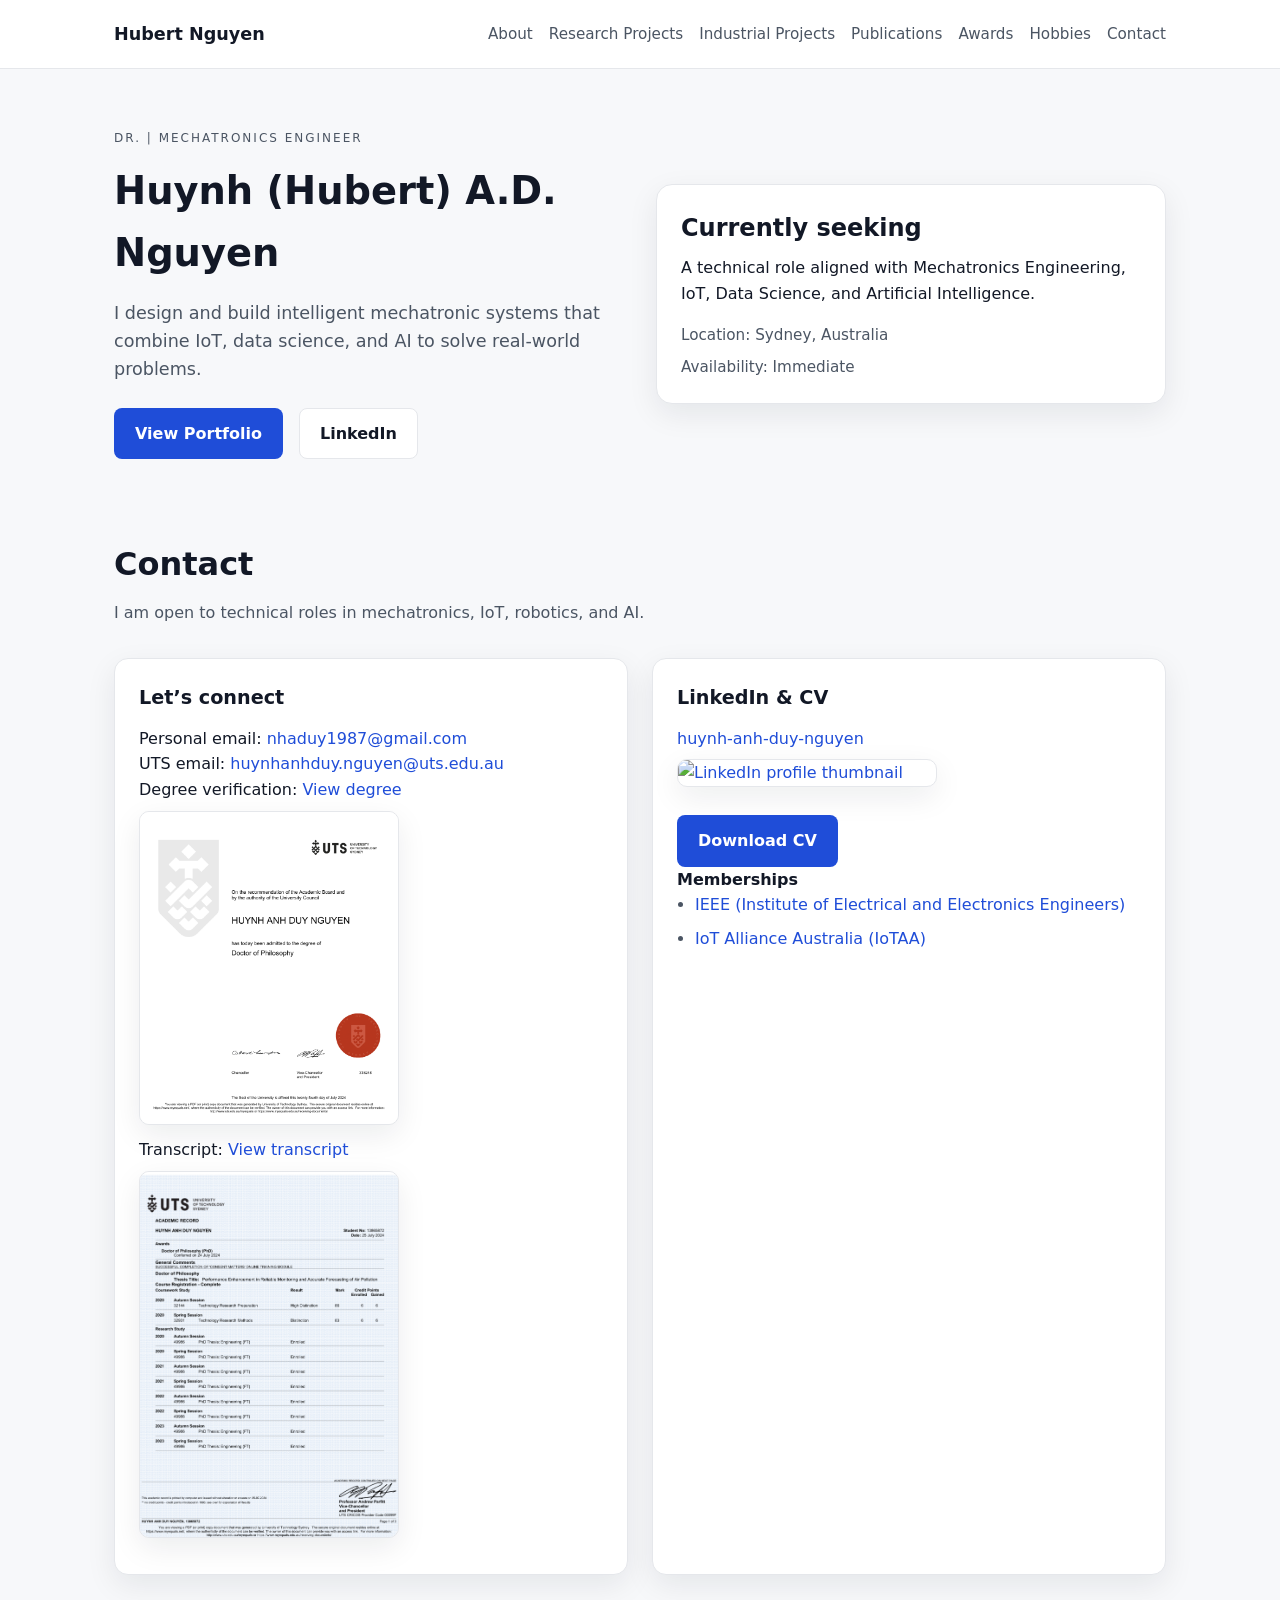
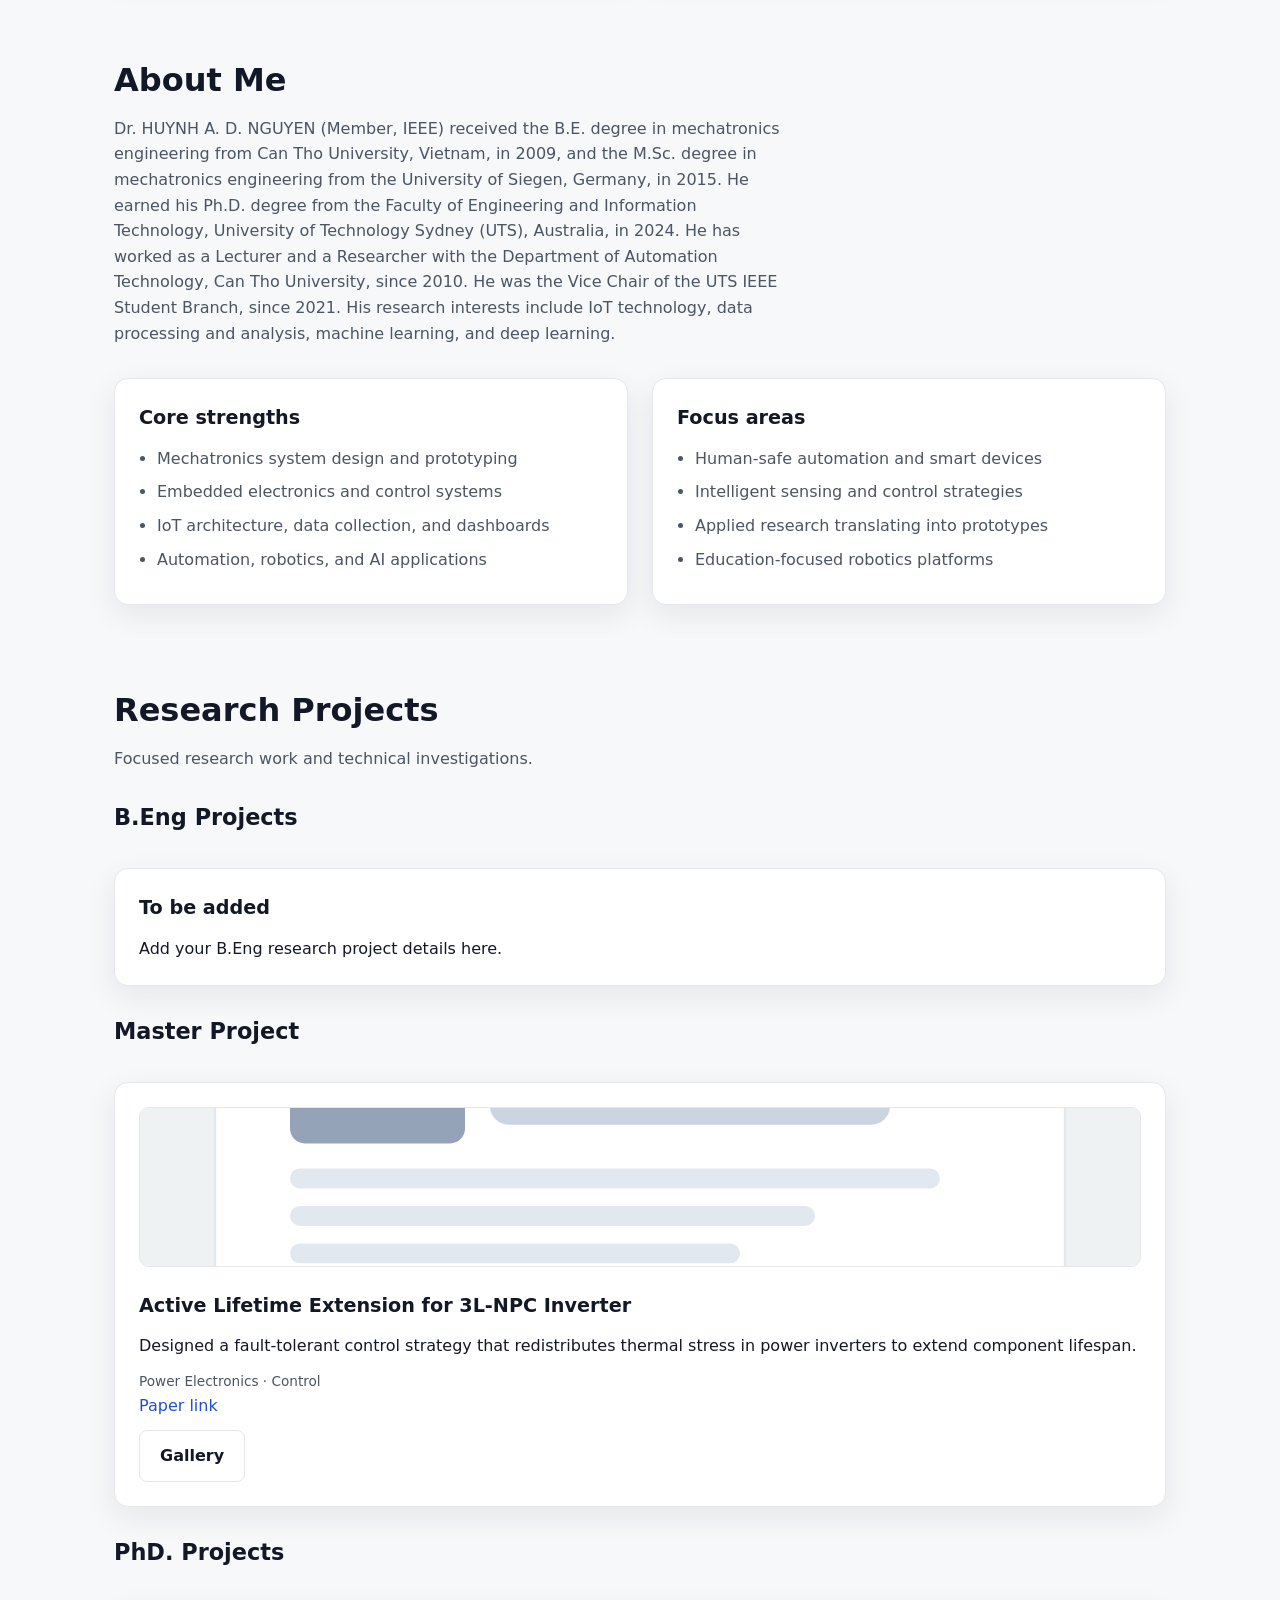
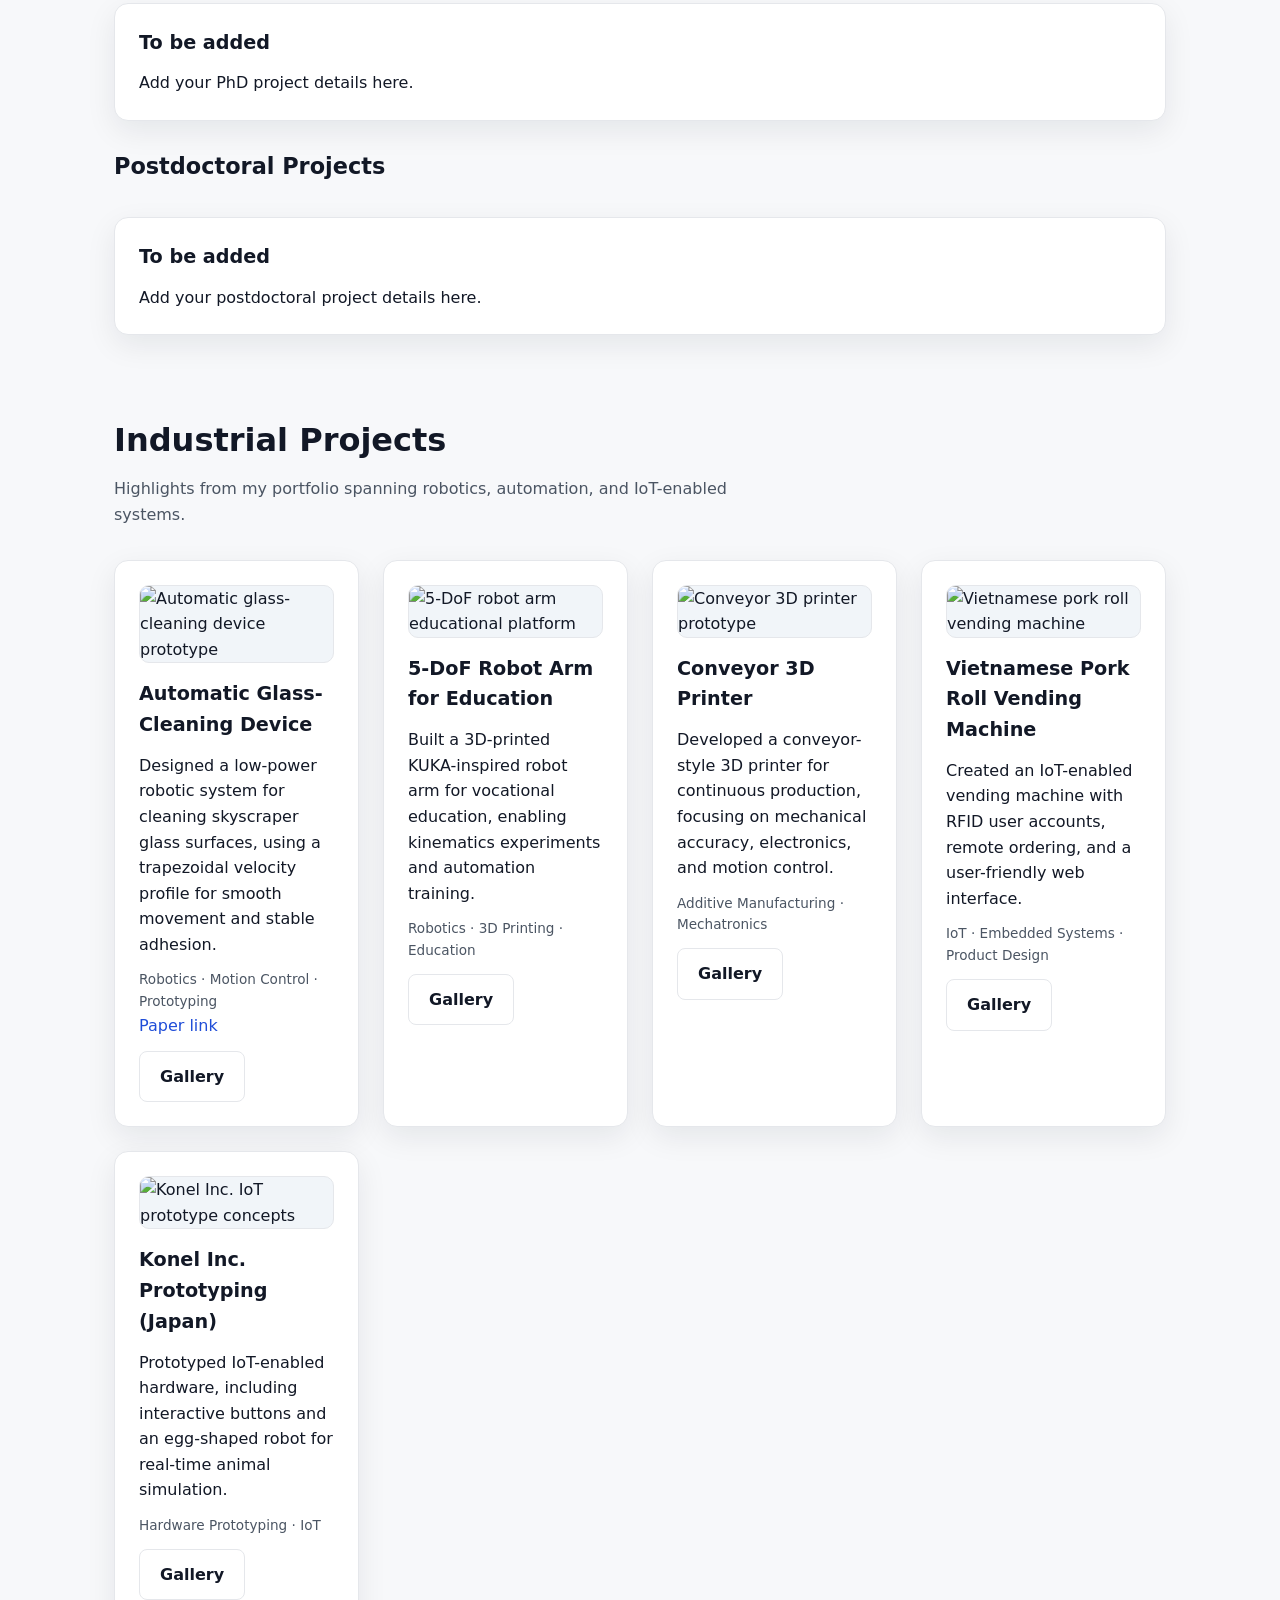
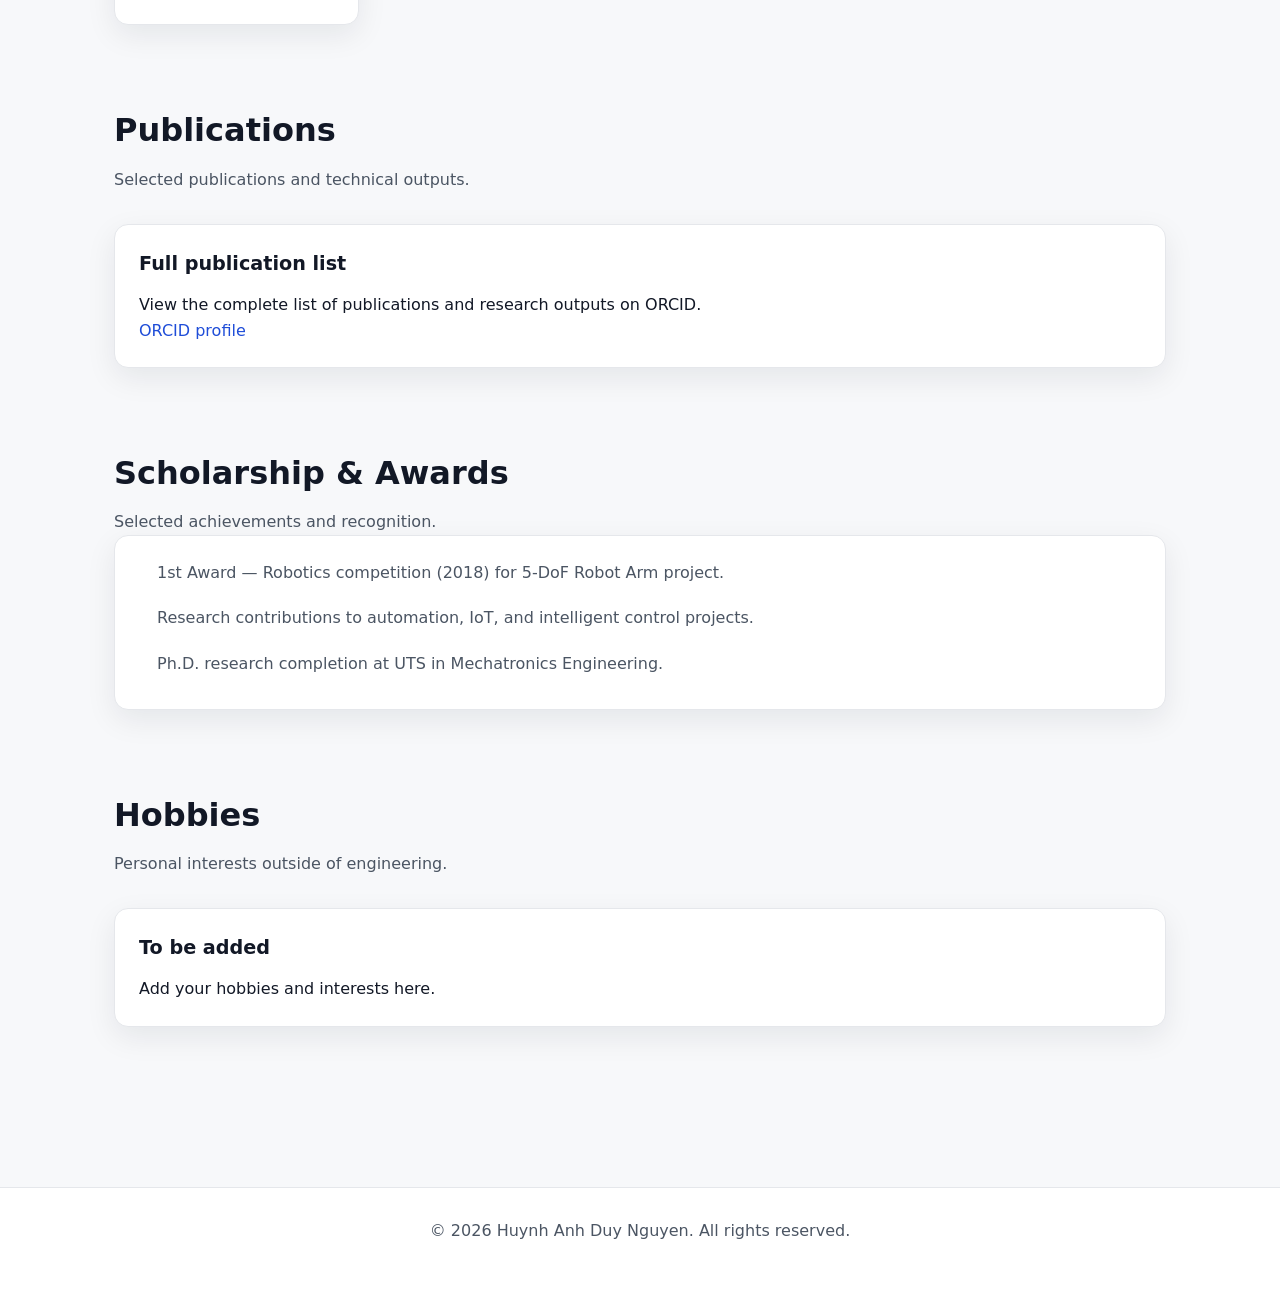
==== index.html @ cd92b0b0 "Update portfolio sections and galleries." ====
<!DOCTYPE html>
<html lang="en">
  <head>
    <meta charset="UTF-8" />
    <meta name="viewport" content="width=device-width, initial-scale=1.0" />
    <title>Huynh Anh Duy Nguyen | Mechatronics Portfolio</title>
    <meta
      name="description"
      content="Portfolio of Huynh Anh Duy Nguyen (Hubert), Ph.D. candidate in Mechatronics engineering, IoT, Data Science, and AI."
    />
    <link rel="stylesheet" href="styles.css" />
  </head>
  <body>
    <header class="site-header">
      <nav class="nav">
        <div class="brand">Hubert Nguyen</div>
        <div class="nav-links">
          <a href="#about">About</a>
          <a href="#research-projects">Research Projects</a>
          <a href="#projects">Industrial Projects</a>
          <a href="#publications">Publications</a>
          <a href="#awards">Awards</a>
          <a href="#hobbies">Hobbies</a>
          <a href="#contact">Contact</a>
        </div>
      </nav>
    </header>

    <main>
      <section class="hero">
        <div class="hero-content">
          <p class="eyebrow">Dr. | Mechatronics Engineer</p>
          <h1>Huynh (Hubert) A.D. Nguyen</h1>
          <p class="lead">
            I design and build intelligent mechatronic systems that combine IoT,
            data science, and AI to solve real-world problems.
          </p>
          <div class="cta">
            <a class="btn primary" href="#projects">View Portfolio</a>
            <a
              class="btn ghost"
              href="https://www.linkedin.com/in/huynh-anh-duy-nguyen/"
              target="_blank"
              rel="noreferrer"
              >LinkedIn</a
            >
          </div>
        </div>
        <div class="hero-card">
          <h2>Currently seeking</h2>
          <p>
            A technical role aligned with Mechatronics Engineering, IoT, Data
            Science, and Artificial Intelligence.
          </p>
          <div class="meta">
            <span>Location: Sydney, Australia</span>
            <span>Availability: Immediate</span>
          </div>
        </div>
      </section>

      <section id="contact" class="section contact">
        <div class="section-header">
          <h2>Contact</h2>
          <p>
            I am open to technical roles in mechatronics, IoT, robotics, and AI.
          </p>
        </div>
        <div class="grid two">
          <div class="card stacked">
            <h3>Let’s connect</h3>
            <p>
              Personal email:
              <a href="mailto:nhaduy1987@gmail.com">nhaduy1987@gmail.com</a>
            </p>
            <p>
              UTS email:
              <a href="mailto:huynhanhduy.nguyen@uts.edu.au"
                >huynhanhduy.nguyen@uts.edu.au</a
              >
            </p>
            <p>
              Degree verification:
              <a
                href="https://www.myequals.net/sharelink/47f5192d-c208-47cd-b918-d063cb0cd93b/10cf573e-aa4d-4d7d-a2df-19e355aeccc7"
                target="_blank"
                rel="noreferrer"
                >View degree</a
              >
            </p>
            <a
              class="thumb-link"
              href="https://www.myequals.net/sharelink/47f5192d-c208-47cd-b918-d063cb0cd93b/10cf573e-aa4d-4d7d-a2df-19e355aeccc7"
              target="_blank"
              rel="noreferrer"
            >
              <img
                class="thumb"
                src="assets/phd-degree-thumb.png"
                alt="PhD degree verification thumbnail"
                loading="lazy"
              />
            </a>
            <p>
              Transcript:
              <a
                href="https://www.myequals.net/sharelink/3ee51d2b-c804-46a3-a115-05c62a0abe02/3019683a-7740-4ffc-9703-6d9fb0a3a9f3"
                target="_blank"
                rel="noreferrer"
                >View transcript</a
              >
            </p>
            <a
              class="thumb-link"
              href="https://www.myequals.net/sharelink/3ee51d2b-c804-46a3-a115-05c62a0abe02/3019683a-7740-4ffc-9703-6d9fb0a3a9f3"
              target="_blank"
              rel="noreferrer"
            >
              <img
                class="thumb"
                src="assets/phd-transcript-thumb.png"
                alt="PhD transcript verification thumbnail"
                loading="lazy"
              />
            </a>
          </div>
          <div class="card">
            <h3>LinkedIn & CV</h3>
            <p>
              <a
                href="https://www.linkedin.com/in/huynh-anh-duy-nguyen/"
                target="_blank"
                rel="noreferrer"
                >huynh-anh-duy-nguyen</a
              >
            </p>
            <a
              class="thumb-link"
              href="https://www.linkedin.com/in/huynh-anh-duy-nguyen/"
              target="_blank"
              rel="noreferrer"
            >
              <img
                class="thumb"
                src="Showcase_data/thumbnail/linkedin.png"
                alt="LinkedIn profile thumbnail"
                loading="lazy"
              />
            </a>
            <a class="btn primary" href="assets/huynh-anh-duy-nguyen-cv.pdf"
              >Download CV</a
            >
            <div class="membership">
              <h4>Memberships</h4>
              <ul>
                <li>
                  <a href="https://www.ieee.org/" target="_blank" rel="noreferrer"
                    >IEEE (Institute of Electrical and Electronics Engineers)</a
                  >
                </li>
                <li>
                  <a href="https://iot.org.au/" target="_blank" rel="noreferrer"
                    >IoT Alliance Australia (IoTAA)</a
                  >
                </li>
              </ul>
            </div>
          </div>
        </div>
      </section>

      <section id="about" class="section">
        <div class="section-header">
          <h2>About Me</h2>
          <p>
            Dr. HUYNH A. D. NGUYEN (Member, IEEE) received the B.E. degree in
            mechatronics engineering from Can Tho University, Vietnam, in 2009,
            and the M.Sc. degree in mechatronics engineering from the University
            of Siegen, Germany, in 2015. He earned his Ph.D. degree from the
            Faculty of Engineering and Information Technology, University of
            Technology Sydney (UTS), Australia, in 2024. He has worked as a
            Lecturer and a Researcher with the Department of Automation
            Technology, Can Tho University, since 2010. He was the Vice Chair of
            the UTS IEEE Student Branch, since 2021. His research interests
            include IoT technology, data processing and analysis, machine
            learning, and deep learning.
          </p>
        </div>
        <div class="grid two">
          <div class="card">
            <h3>Core strengths</h3>
            <ul>
              <li>Mechatronics system design and prototyping</li>
              <li>Embedded electronics and control systems</li>
              <li>IoT architecture, data collection, and dashboards</li>
              <li>Automation, robotics, and AI applications</li>
            </ul>
          </div>
          <div class="card">
            <h3>Focus areas</h3>
            <ul>
              <li>Human-safe automation and smart devices</li>
              <li>Intelligent sensing and control strategies</li>
              <li>Applied research translating into prototypes</li>
              <li>Education-focused robotics platforms</li>
            </ul>
          </div>
        </div>
      </section>

      <section id="research-projects" class="section">
        <div class="section-header">
          <h2>Research Projects</h2>
          <p>Focused research work and technical investigations.</p>
        </div>
        <h3 class="subsection-title">B.Eng Projects</h3>
        <div class="grid two">
          <article class="card project">
            <h3>To be added</h3>
            <p>Add your B.Eng research project details here.</p>
          </article>
        </div>

        <h3 class="subsection-title">Master Project</h3>
        <div class="grid two">
          <article class="card project">
            <img
              src="assets/project-inverter.svg"
              alt="3L-NPC inverter thermal control research"
              loading="lazy"
            />
            <h3>Active Lifetime Extension for 3L-NPC Inverter</h3>
            <p>
              Designed a fault-tolerant control strategy that redistributes
              thermal stress in power inverters to extend component lifespan.
            </p>
            <p class="tags">Power Electronics · Control</p>
            <a
              href="https://www.researchgate.net/publication/281741496_Active_Lifetime_Extension_for_a_3L-NPC_Inverter_with_Direct_Torque_Control"
              target="_blank"
              rel="noreferrer"
              >Paper link</a
            >
            <details class="gallery">
              <summary class="btn ghost">Gallery</summary>
              <div class="gallery-grid">
                <a href="assets/project-inverter.svg" target="_blank" rel="noreferrer">
                  <img
                    src="assets/project-inverter.svg"
                    alt="Inverter research diagram"
                    loading="lazy"
                  />
                </a>
              </div>
            </details>
          </article>
        </div>

        <h3 class="subsection-title">PhD. Projects</h3>
        <div class="grid two">
          <article class="card project">
            <h3>To be added</h3>
            <p>Add your PhD project details here.</p>
          </article>
        </div>

        <h3 class="subsection-title">Postdoctoral Projects</h3>
        <div class="grid two">
          <article class="card project">
            <h3>To be added</h3>
            <p>Add your postdoctoral project details here.</p>
          </article>
        </div>
      </section>

      <section id="projects" class="section">
        <div class="section-header">
          <h2>Industrial Projects</h2>
          <p>
            Highlights from my portfolio spanning robotics, automation, and
            IoT-enabled systems.
          </p>
        </div>
        <div class="grid three">
          <article class="card project">
            <img
              src="Showcase_data/thumbnail/glass-cleaning.png"
              alt="Automatic glass-cleaning device prototype"
              loading="lazy"
            />
            <h3>Automatic Glass-Cleaning Device</h3>
            <p>
              Designed a low-power robotic system for cleaning skyscraper glass
              surfaces, using a trapezoidal velocity profile for smooth
              movement and stable adhesion.
            </p>
            <p class="tags">Robotics · Motion Control · Prototyping</p>
            <a
              href="https://ctujs.ctu.edu.vn/index.php/ctujs/article/view/128/128"
              target="_blank"
              rel="noreferrer"
              >Paper link</a
            >
            <details class="gallery">
              <summary class="btn ghost">Gallery</summary>
              <div class="gallery-grid">
                <a
                  href="Showcase_data/Glass_clearning_device_2017/2D_design.png"
                  target="_blank"
                  rel="noreferrer"
                >
                  <img
                    src="Showcase_data/Glass_clearning_device_2017/2D_design.png"
                    alt="Glass-cleaning 2D design"
                    loading="lazy"
                  />
                </a>
                <a
                  href="Showcase_data/Glass_clearning_device_2017/electronics.png"
                  target="_blank"
                  rel="noreferrer"
                >
                  <img
                    src="Showcase_data/Glass_clearning_device_2017/electronics.png"
                    alt="Glass-cleaning electronics"
                    loading="lazy"
                  />
                </a>
                <a
                  href="Showcase_data/Glass_clearning_device_2017/hydraulic.png"
                  target="_blank"
                  rel="noreferrer"
                >
                  <img
                    src="Showcase_data/Glass_clearning_device_2017/hydraulic.png"
                    alt="Glass-cleaning hydraulic view"
                    loading="lazy"
                  />
                </a>
                <a
                  href="Showcase_data/Glass_clearning_device_2017/practical_test.png"
                  target="_blank"
                  rel="noreferrer"
                >
                  <img
                    src="Showcase_data/Glass_clearning_device_2017/practical_test.png"
                    alt="Glass-cleaning practical test"
                    loading="lazy"
                  />
                </a>
              </div>
            </details>
          </article>
          <article class="card project">
            <img
              src="Showcase_data/thumbnail/robot-arm.png"
              alt="5-DoF robot arm educational platform"
              loading="lazy"
            />
            <h3>5-DoF Robot Arm for Education</h3>
            <p>
              Built a 3D-printed KUKA-inspired robot arm for vocational
              education, enabling kinematics experiments and automation
              training.
            </p>
            <p class="tags">Robotics · 3D Printing · Education</p>
            <details class="gallery">
              <summary class="btn ghost">Gallery</summary>
              <div class="gallery-grid">
                <a
                  href="Showcase_data/thumbnail/robot-arm.png"
                  target="_blank"
                  rel="noreferrer"
                >
                  <img
                    src="Showcase_data/thumbnail/robot-arm.png"
                    alt="Robot arm prototype"
                    loading="lazy"
                  />
                </a>
              </div>
            </details>
          </article>
          <article class="card project">
            <img
              src="Showcase_data/thumbnail/conveyor-printer.png"
              alt="Conveyor 3D printer prototype"
              loading="lazy"
            />
            <h3>Conveyor 3D Printer</h3>
            <p>
              Developed a conveyor-style 3D printer for continuous production,
              focusing on mechanical accuracy, electronics, and motion control.
            </p>
            <p class="tags">Additive Manufacturing · Mechatronics</p>
            <details class="gallery">
              <summary class="btn ghost">Gallery</summary>
              <div class="gallery-grid">
                <a href="Showcase_data/CTU/3D_printer.jpg" target="_blank" rel="noreferrer">
                  <img
                    src="Showcase_data/CTU/3D_printer.jpg"
                    alt="Conveyor 3D printer"
                    loading="lazy"
                  />
                </a>
              </div>
            </details>
          </article>
          <article class="card project">
            <img
              src="Showcase_data/thumbnail/vending-machine.png"
              alt="Vietnamese pork roll vending machine"
              loading="lazy"
            />
            <h3>Vietnamese Pork Roll Vending Machine</h3>
            <p>
              Created an IoT-enabled vending machine with RFID user accounts,
              remote ordering, and a user-friendly web interface.
            </p>
            <p class="tags">IoT · Embedded Systems · Product Design</p>
            <details class="gallery">
              <summary class="btn ghost">Gallery</summary>
              <div class="gallery-grid">
                <a href="Showcase_data/CTU/vending-machne.jpg" target="_blank" rel="noreferrer">
                  <img
                    src="Showcase_data/CTU/vending-machne.jpg"
                    alt="Vending machine prototype"
                    loading="lazy"
                  />
                </a>
              </div>
            </details>
          </article>
          <article class="card project">
            <img
              src="Showcase_data/thumbnail/konel.png"
              alt="Konel Inc. IoT prototype concepts"
              loading="lazy"
            />
            <h3>Konel Inc. Prototyping (Japan)</h3>
            <p>
              Prototyped IoT-enabled hardware, including interactive buttons
              and an egg-shaped robot for real-time animal simulation.
            </p>
            <p class="tags">Hardware Prototyping · IoT</p>
            <details class="gallery">
              <summary class="btn ghost">Gallery</summary>
              <div class="gallery-grid">
                <a
                  href="Showcase_data/Konel_Project/timebudtestrendernolines.png"
                  target="_blank"
                  rel="noreferrer"
                >
                  <img
                    src="Showcase_data/Konel_Project/timebudtestrendernolines.png"
                    alt="Konel prototype rendering"
                    loading="lazy"
                  />
                </a>
              </div>
            </details>
          </article>
        </div>
      </section>

      <section id="publications" class="section">
        <div class="section-header">
          <h2>Publications</h2>
          <p>Selected publications and technical outputs.</p>
        </div>
        <div class="grid two">
          <div class="card">
            <h3>Full publication list</h3>
            <p>
              View the complete list of publications and research outputs on
              ORCID.
            </p>
            <a
              href="https://orcid.org/0000-0002-9315-0176"
              target="_blank"
              rel="noreferrer"
              >ORCID profile</a
            >
          </div>
        </div>
      </section>

      <section id="awards" class="section">
        <div class="section-header">
          <h2>Scholarship & Awards</h2>
          <p>Selected achievements and recognition.</p>
        </div>
        <div class="card">
          <ul class="timeline">
            <li>
              1st Award — Robotics competition (2018) for 5-DoF Robot Arm
              project.
            </li>
            <li>
              Research contributions to automation, IoT, and intelligent
              control projects.
            </li>
            <li>
              Ph.D. research completion at UTS in Mechatronics Engineering.
            </li>
          </ul>
        </div>
      </section>

      <section id="hobbies" class="section">
        <div class="section-header">
          <h2>Hobbies</h2>
          <p>Personal interests outside of engineering.</p>
        </div>
        <div class="grid two">
          <div class="card">
            <h3>To be added</h3>
            <p>Add your hobbies and interests here.</p>
          </div>
        </div>
      </section>

    </main>

    <footer class="footer">
      <p>© 2026 Huynh Anh Duy Nguyen. All rights reserved.</p>
    </footer>
  </body>
</html>
---- styles.css ----
* {
  box-sizing: border-box;
  margin: 0;
  padding: 0;
}

:root {
  color-scheme: light;
  --bg: #f7f8fa;
  --surface: #ffffff;
  --text: #121826;
  --muted: #4b5563;
  --primary: #1f4dd8;
  --primary-dark: #1639a1;
  --border: #e5e7eb;
  --shadow: 0 10px 30px rgba(15, 23, 42, 0.08);
}

html {
  scroll-behavior: smooth;
}

body {
  font-family: "Inter", "Segoe UI", system-ui, -apple-system, sans-serif;
  background: var(--bg);
  color: var(--text);
  line-height: 1.6;
}

a {
  color: var(--primary);
  text-decoration: none;
}

a:hover {
  color: var(--primary-dark);
}

.site-header {
  position: sticky;
  top: 0;
  z-index: 10;
  background: rgba(255, 255, 255, 0.95);
  border-bottom: 1px solid var(--border);
  backdrop-filter: blur(8px);
}

.nav {
  max-width: 1100px;
  margin: 0 auto;
  padding: 20px 24px;
  display: flex;
  align-items: center;
  justify-content: space-between;
}

.brand {
  font-weight: 700;
  font-size: 1.1rem;
}

.nav-links {
  display: flex;
  gap: 16px;
  font-size: 0.95rem;
}

.nav-links a {
  color: var(--muted);
}

.nav-links a:hover {
  color: var(--text);
}

main {
  max-width: 1100px;
  margin: 0 auto;
  padding: 60px 24px 80px;
}

.hero {
  display: grid;
  grid-template-columns: repeat(auto-fit, minmax(280px, 1fr));
  gap: 32px;
  align-items: center;
  margin-bottom: 80px;
}

.hero-content h1 {
  font-size: clamp(2rem, 3vw, 3rem);
  margin: 12px 0 16px;
}

.eyebrow {
  text-transform: uppercase;
  letter-spacing: 2px;
  font-size: 0.75rem;
  color: var(--muted);
}

.lead {
  font-size: 1.1rem;
  color: var(--muted);
}

.cta {
  margin-top: 24px;
  display: flex;
  gap: 16px;
  flex-wrap: wrap;
}

.btn {
  display: inline-flex;
  align-items: center;
  justify-content: center;
  padding: 12px 20px;
  border-radius: 8px;
  font-weight: 600;
  border: 1px solid transparent;
}

.btn.primary {
  background: var(--primary);
  color: #fff;
}

.btn.primary:hover {
  background: var(--primary-dark);
  color: #fff;
}

.btn.ghost {
  border-color: var(--border);
  color: var(--text);
  background: #fff;
}

.hero-card {
  background: var(--surface);
  border-radius: 16px;
  padding: 24px;
  box-shadow: var(--shadow);
  border: 1px solid var(--border);
}

.hero-card h2 {
  margin-bottom: 8px;
}

.hero-card .meta {
  margin-top: 16px;
  display: flex;
  flex-direction: column;
  gap: 8px;
  color: var(--muted);
  font-size: 0.95rem;
}

.section {
  margin-bottom: 80px;
}

.section-header h2 {
  font-size: 2rem;
  margin-bottom: 10px;
}

.section-header p {
  color: var(--muted);
  max-width: 680px;
}

.subsection-title {
  margin-top: 28px;
  font-size: 1.4rem;
}

.grid {
  margin-top: 32px;
  display: grid;
  gap: 24px;
}

.grid.two {
  grid-template-columns: repeat(auto-fit, minmax(260px, 1fr));
}

.grid.three {
  grid-template-columns: repeat(auto-fit, minmax(240px, 1fr));
}

.card {
  background: var(--surface);
  padding: 24px;
  border-radius: 14px;
  border: 1px solid var(--border);
  box-shadow: var(--shadow);
}

.card.stacked {
  display: flex;
  flex-direction: column;
  align-items: flex-start;
}

.card h3 {
  margin-bottom: 12px;
  font-size: 1.2rem;
}

.card ul {
  padding-left: 18px;
  color: var(--muted);
}

.card li {
  margin-bottom: 8px;
}

.project .tags {
  margin-top: 12px;
  font-size: 0.85rem;
  color: var(--muted);
}

.project img {
  width: 100%;
  height: 160px;
  object-fit: cover;
  border-radius: 10px;
  margin-bottom: 16px;
  border: 1px solid var(--border);
  background: #f1f5f9;
}

.gallery {
  margin-top: 12px;
}

.gallery summary {
  list-style: none;
  cursor: pointer;
  width: fit-content;
}

.gallery summary::-webkit-details-marker {
  display: none;
}

.gallery[open] summary {
  margin-bottom: 10px;
}

.gallery-grid {
  display: grid;
  grid-template-columns: repeat(auto-fit, minmax(120px, 1fr));
  gap: 10px;
}

.gallery-grid img {
  width: 100%;
  height: 100px;
  object-fit: cover;
  border-radius: 8px;
  border: 1px solid var(--border);
  background: #f8fafc;
}

.timeline {
  list-style: none;
  display: grid;
  gap: 12px;
  color: var(--muted);
}

.contact .card a.btn {
  margin-top: 16px;
}

.thumb-link {
  display: block;
  width: 100%;
  margin: 8px 0 12px;
}

.thumb {
  width: 100%;
  max-width: 260px;
  display: block;
  border-radius: 10px;
  border: 1px solid var(--border);
  box-shadow: var(--shadow);
  background: #fff;
}

.footer {
  text-align: center;
  padding: 30px 24px 50px;
  color: var(--muted);
  border-top: 1px solid var(--border);
  background: #fff;
}

@media (max-width: 800px) {
  .nav {
    flex-direction: column;
    gap: 12px;
  }

  .nav-links {
    flex-wrap: wrap;
    justify-content: center;
  }
}
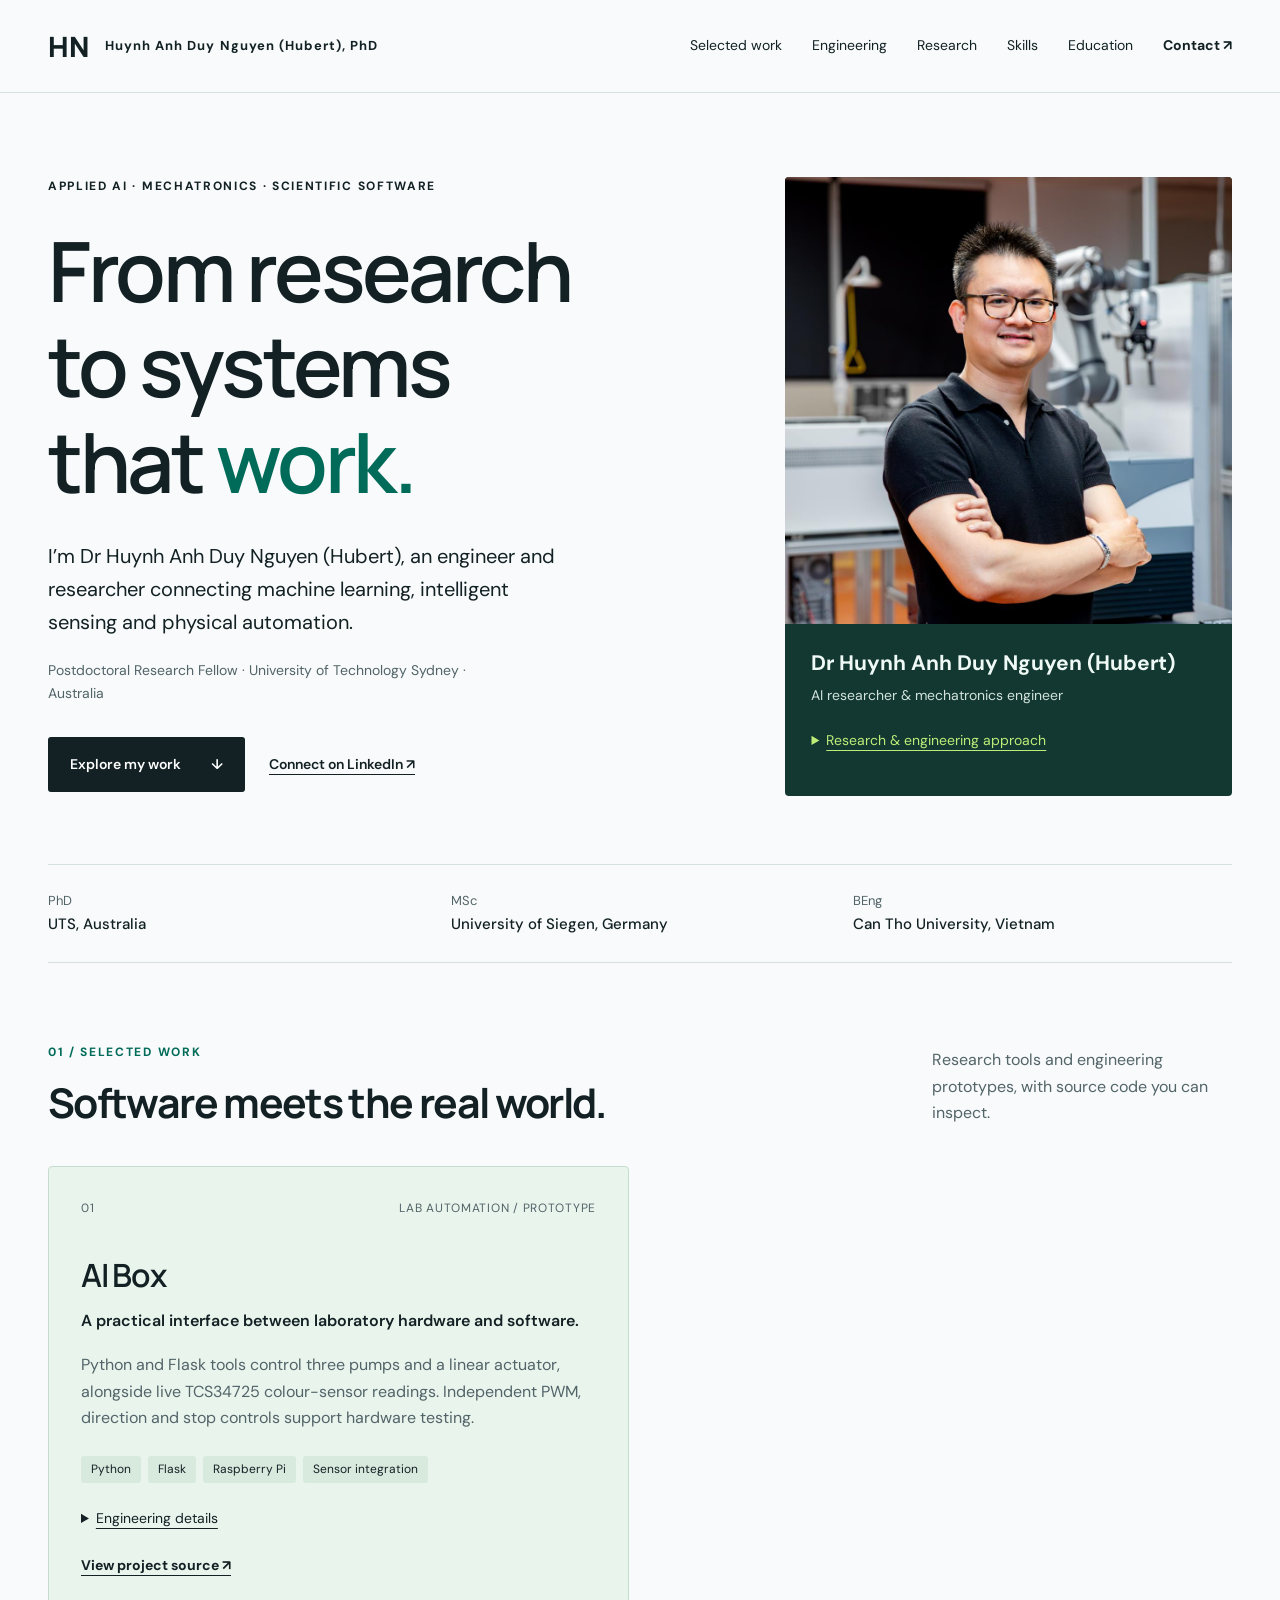
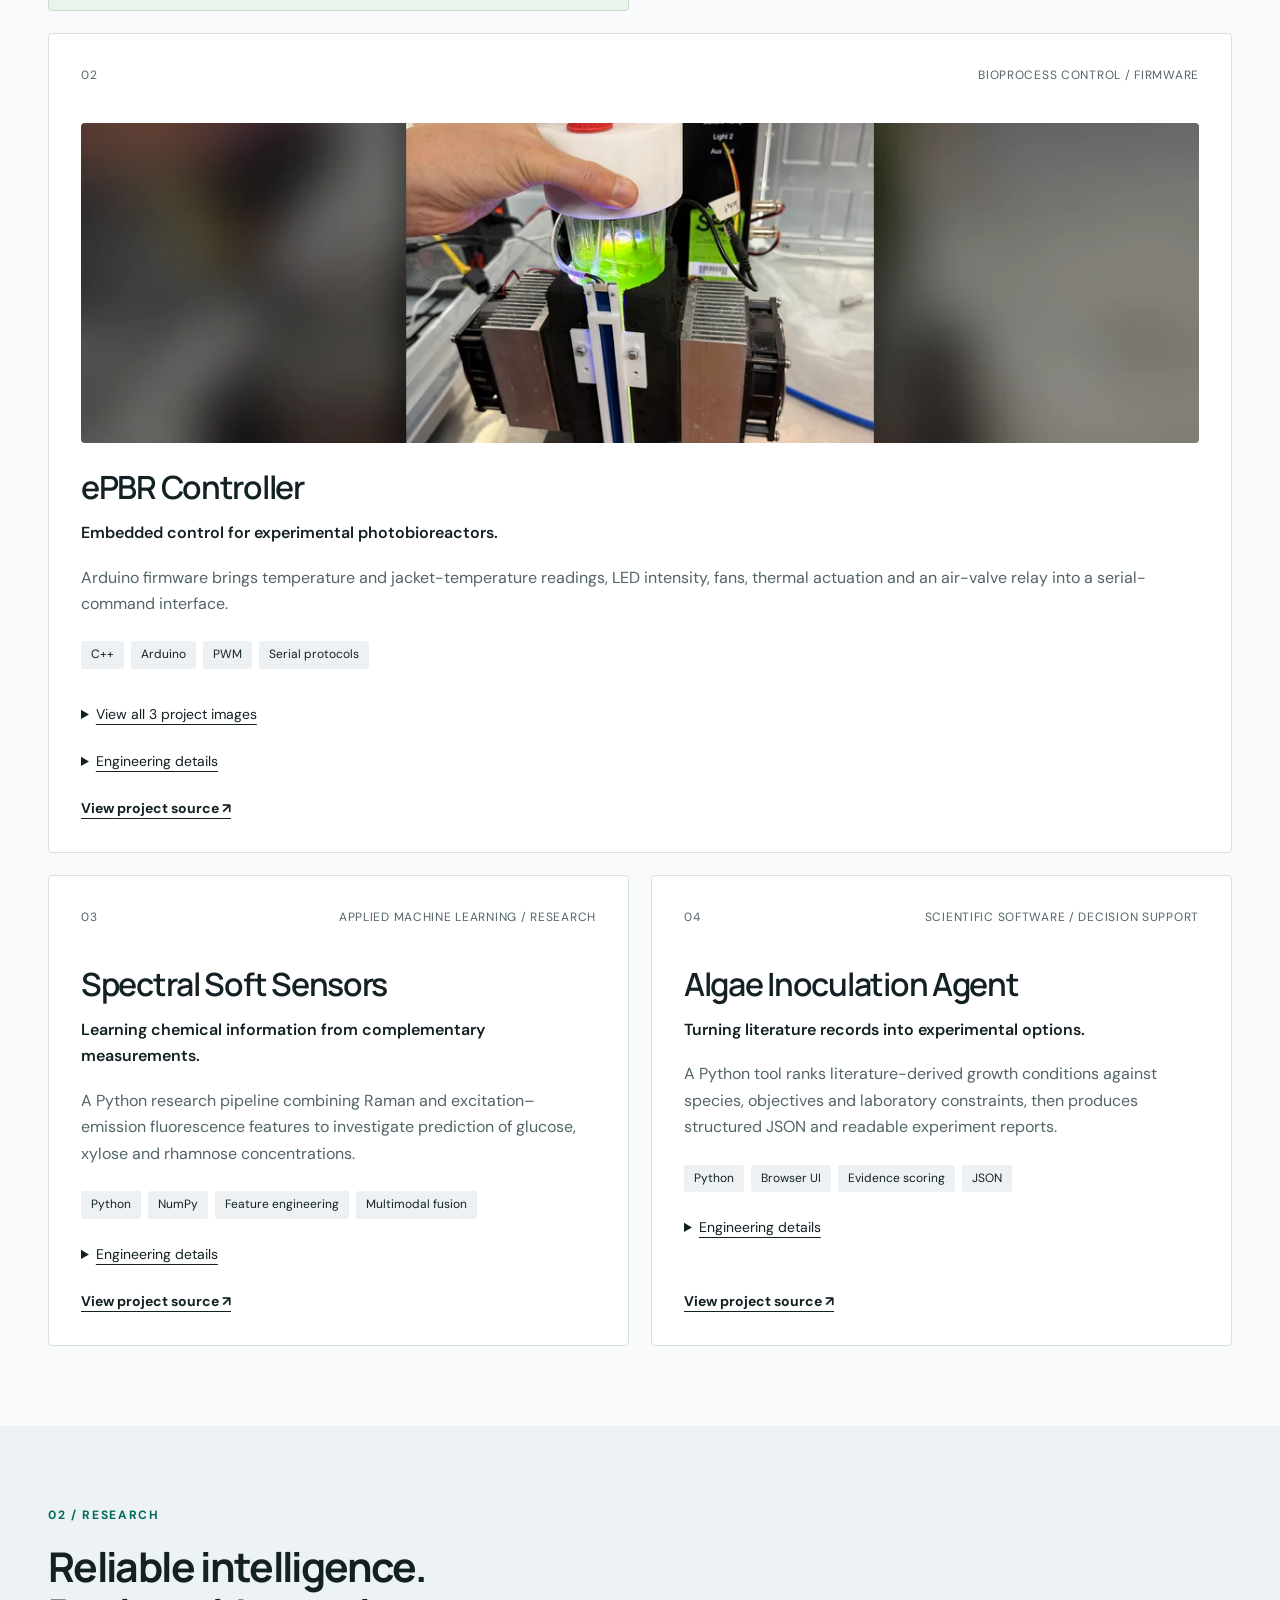
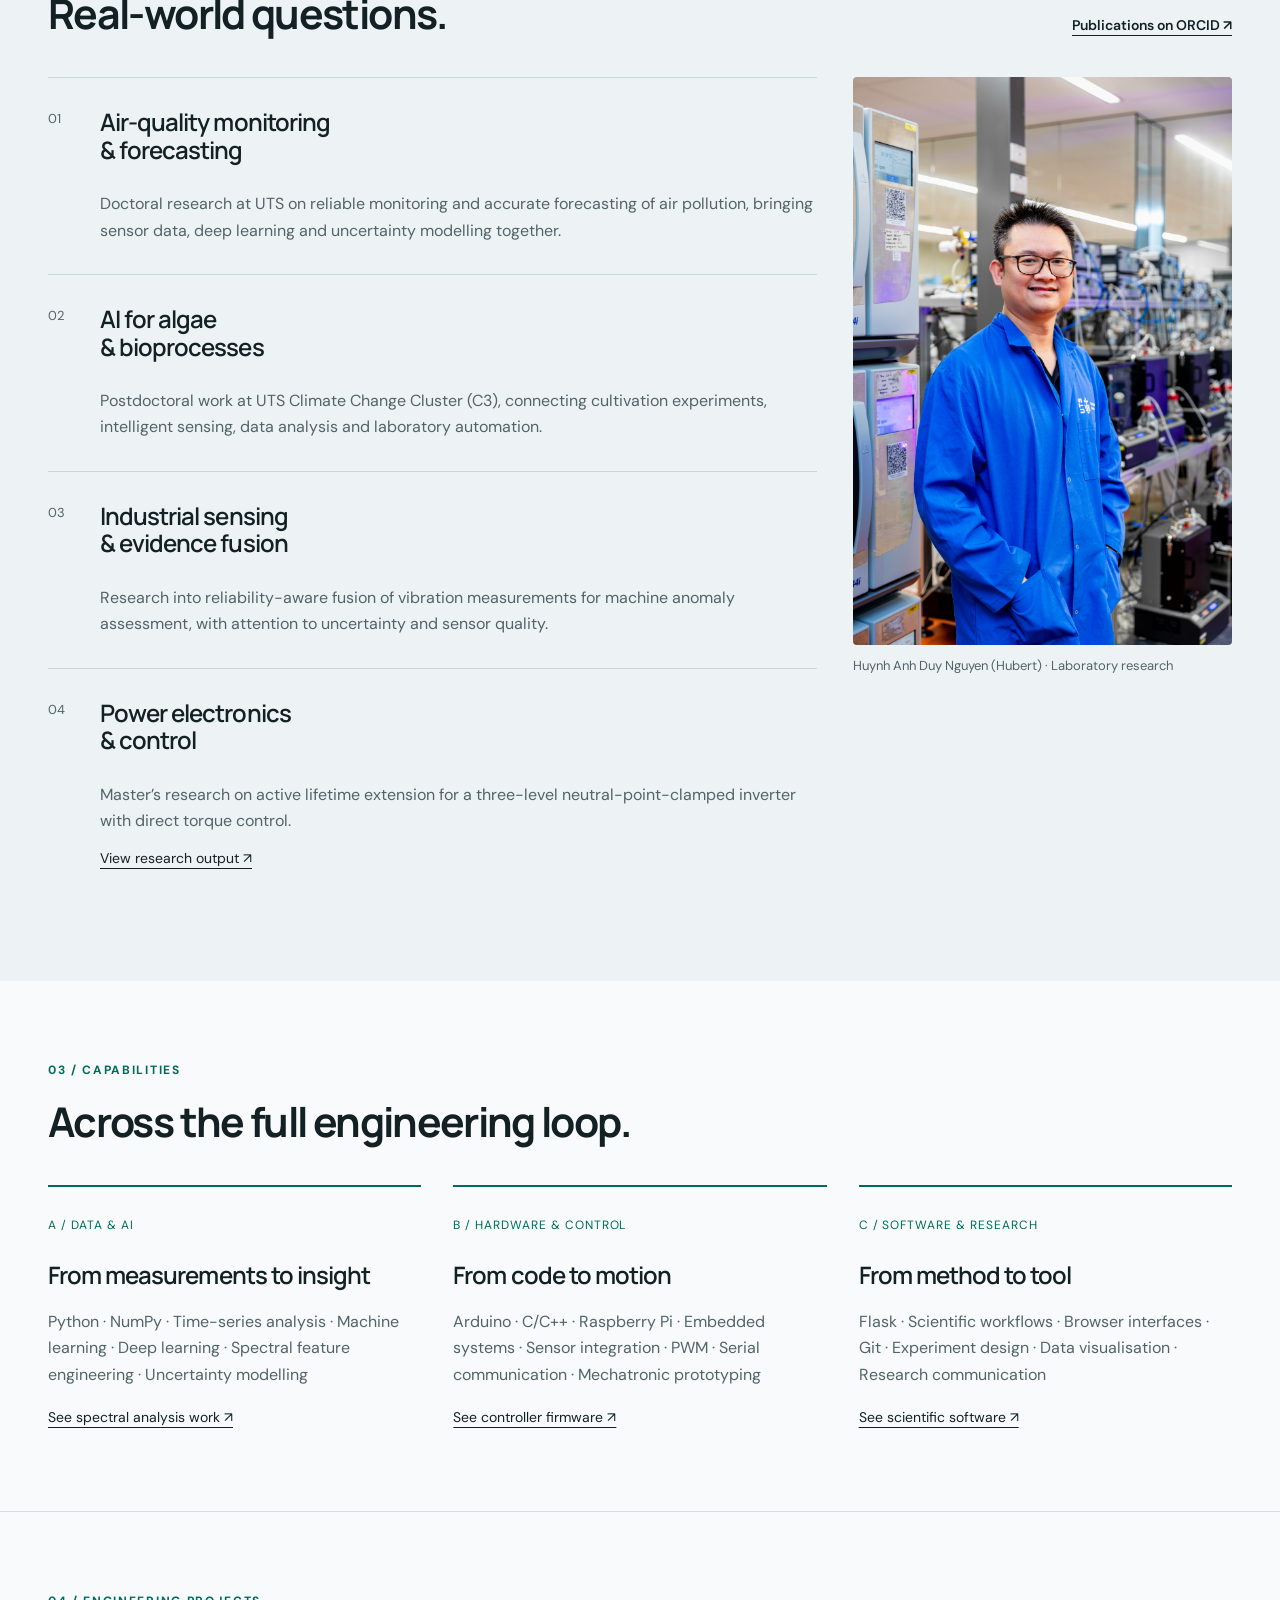
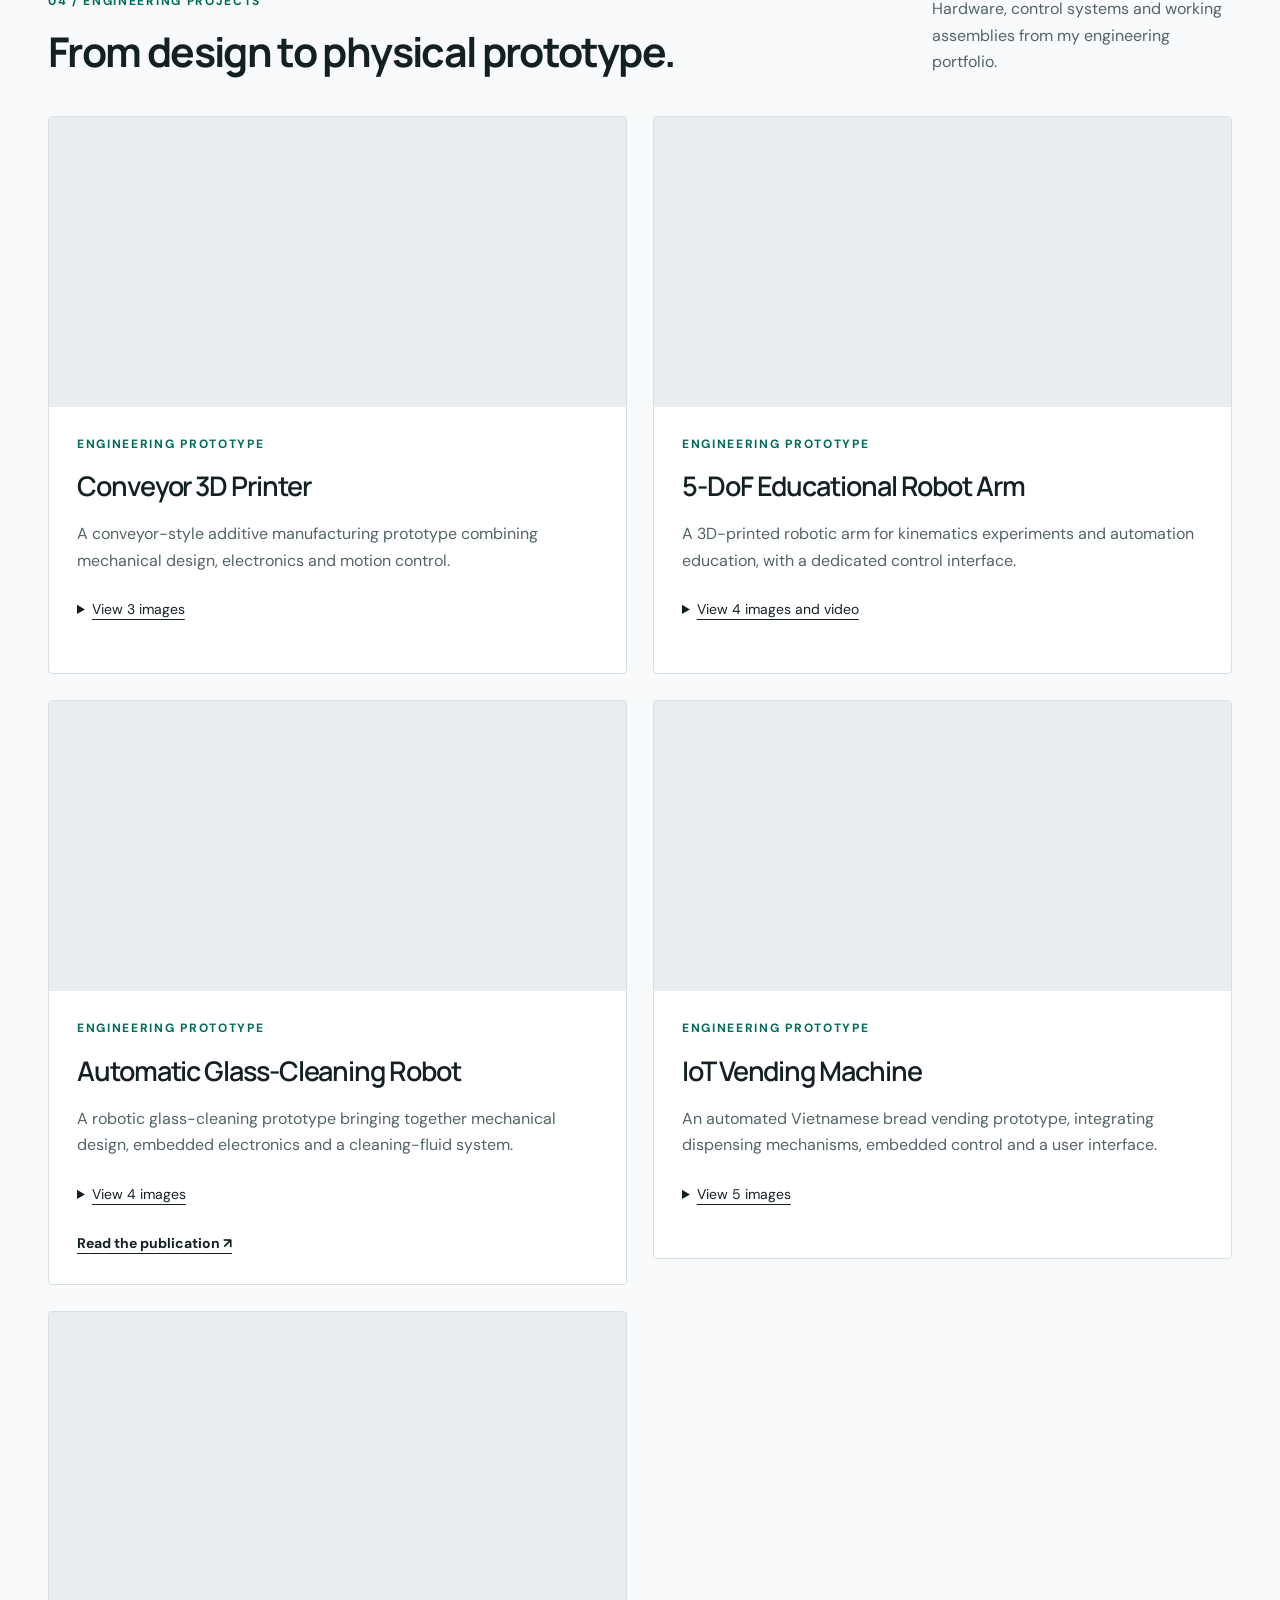
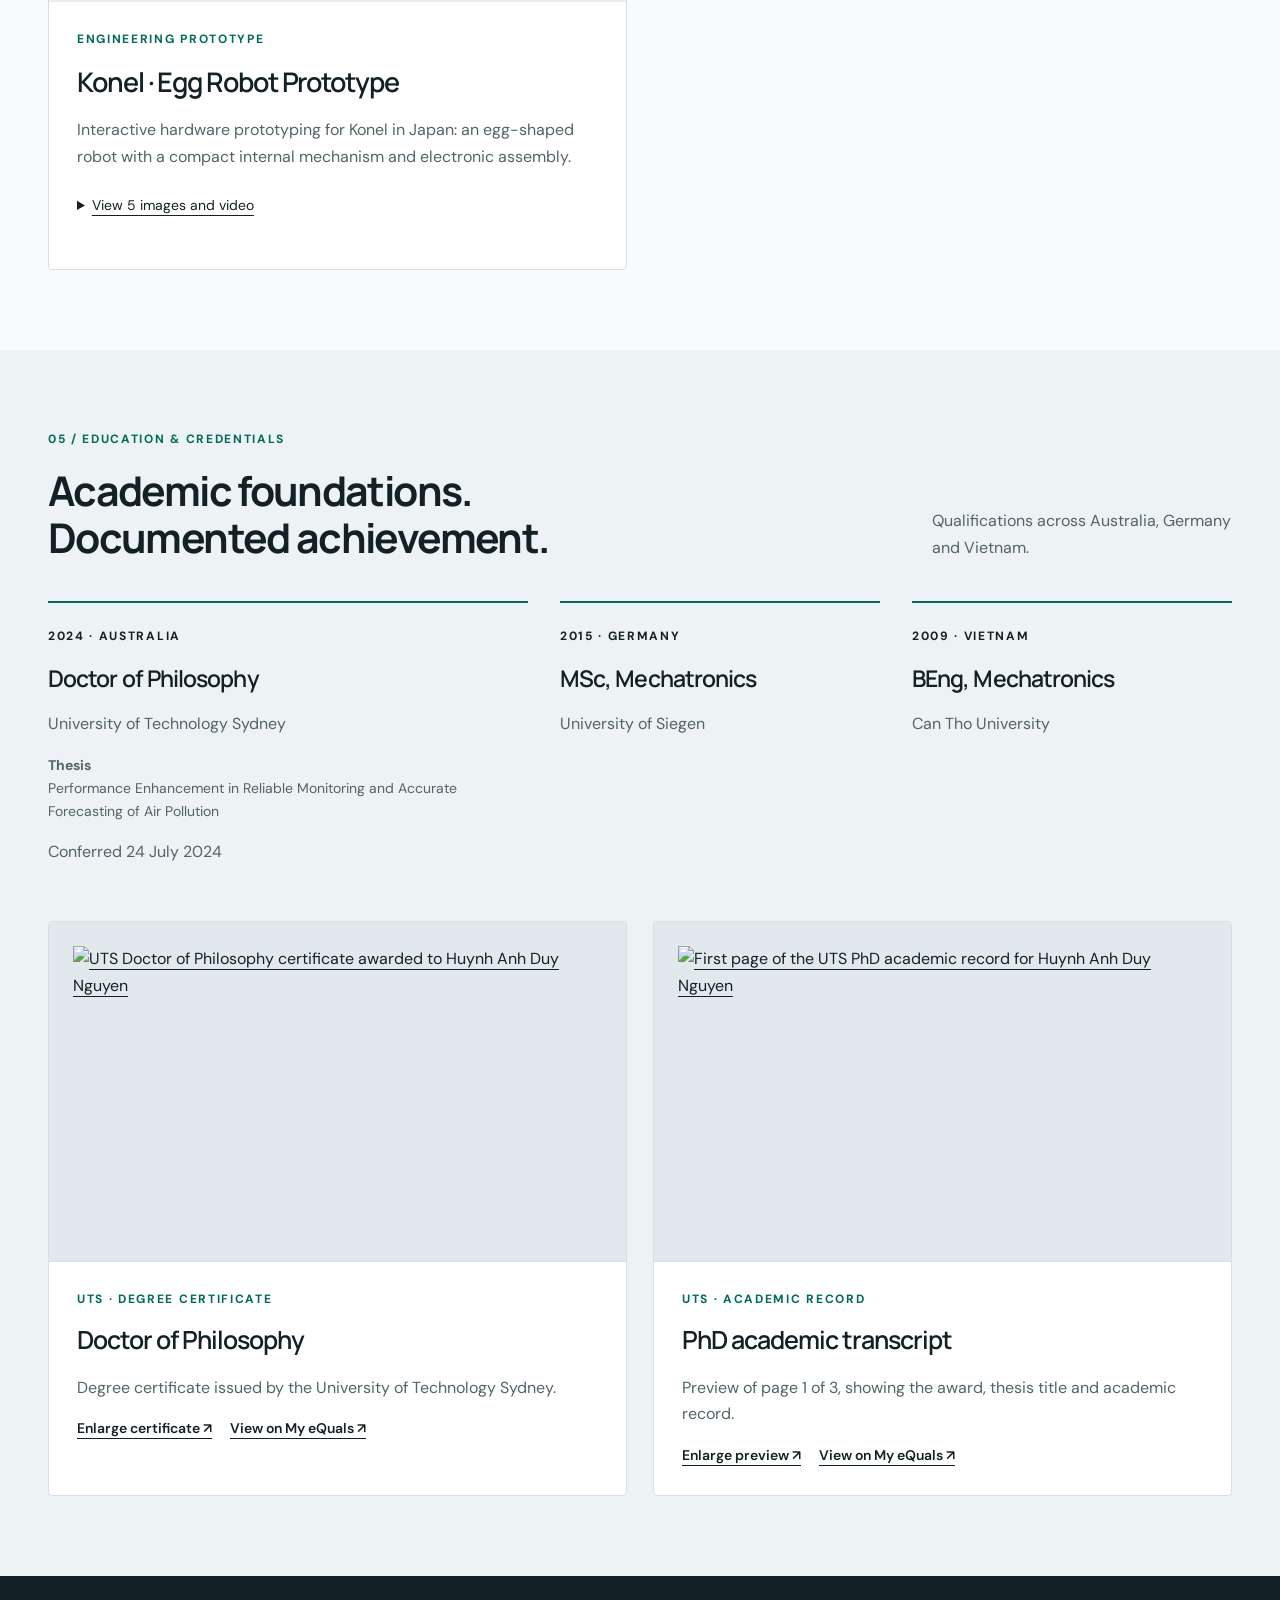
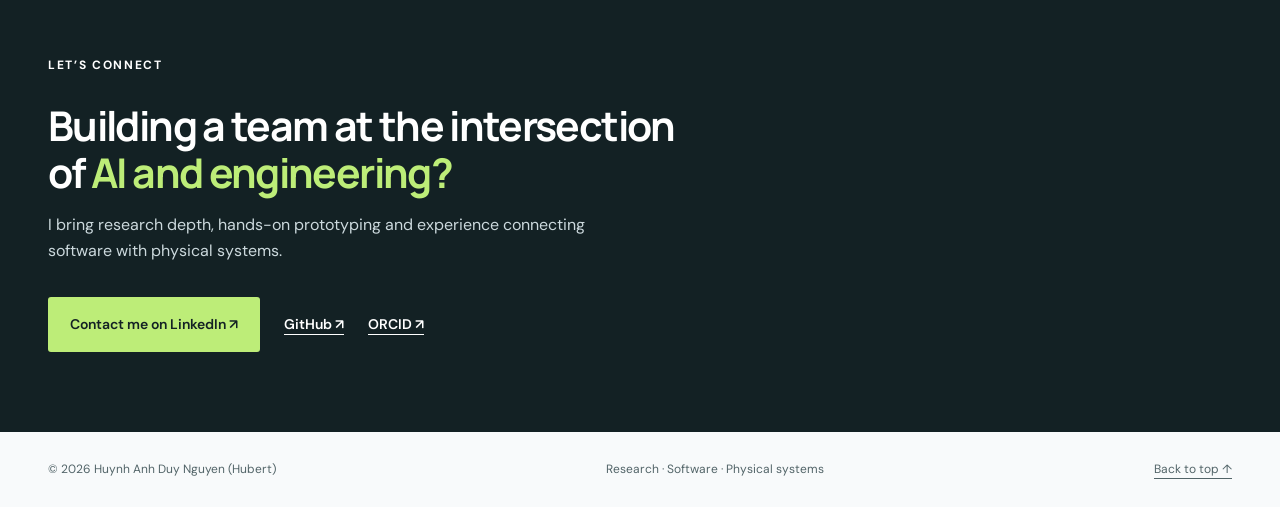
==== commit f1190bd0: "Publish updated research portfolio" ====
--- a/index.html
+++ b/index.html
@@ -1,529 +1,17 @@
-<!DOCTYPE html>
-<html lang="en">
-  <head>
-    <meta charset="UTF-8" />
-    <meta name="viewport" content="width=device-width, initial-scale=1.0" />
-    <title>Huynh Anh Duy Nguyen | Mechatronics Portfolio</title>
-    <meta
-      name="description"
-      content="Portfolio of Huynh Anh Duy Nguyen (Hubert), Ph.D. candidate in Mechatronics engineering, IoT, Data Science, and AI."
-    />
-    <link rel="stylesheet" href="styles.css" />
-  </head>
-  <body>
-    <header class="site-header">
-      <nav class="nav">
-        <div class="brand">Hubert Nguyen</div>
-        <div class="nav-links">
-          <a href="#about">About</a>
-          <a href="#research-projects">Research Projects</a>
-          <a href="#projects">Industrial Projects</a>
-          <a href="#publications">Publications</a>
-          <a href="#awards">Awards</a>
-          <a href="#hobbies">Hobbies</a>
-          <a href="#contact">Contact</a>
-        </div>
-      </nav>
-    </header>
-
-    <main>
-      <section class="hero">
-        <div class="hero-content">
-          <p class="eyebrow">Dr. | Mechatronics Engineer</p>
-          <h1>Huynh (Hubert) A.D. Nguyen</h1>
-          <p class="lead">
-            I design and build intelligent mechatronic systems that combine IoT,
-            data science, and AI to solve real-world problems.
-          </p>
-          <div class="cta">
-            <a class="btn primary" href="#projects">View Portfolio</a>
-            <a
-              class="btn ghost"
-              href="https://www.linkedin.com/in/huynh-anh-duy-nguyen/"
-              target="_blank"
-              rel="noreferrer"
-              >LinkedIn</a
-            >
-          </div>
-        </div>
-        <div class="hero-card">
-          <h2>Currently seeking</h2>
-          <p>
-            A technical role aligned with Mechatronics Engineering, IoT, Data
-            Science, and Artificial Intelligence.
-          </p>
-          <div class="meta">
-            <span>Location: Sydney, Australia</span>
-            <span>Availability: Immediate</span>
-          </div>
-        </div>
-      </section>
-
-      <section id="contact" class="section contact">
-        <div class="section-header">
-          <h2>Contact</h2>
-          <p>
-            I am open to technical roles in mechatronics, IoT, robotics, and AI.
-          </p>
-        </div>
-        <div class="grid two">
-          <div class="card stacked">
-            <h3>Let’s connect</h3>
-            <p>
-              Personal email:
-              <a href="mailto:nhaduy1987@gmail.com">nhaduy1987@gmail.com</a>
-            </p>
-            <p>
-              UTS email:
-              <a href="mailto:huynhanhduy.nguyen@uts.edu.au"
-                >huynhanhduy.nguyen@uts.edu.au</a
-              >
-            </p>
-            <p>
-              Degree verification:
-              <a
-                href="https://www.myequals.net/sharelink/47f5192d-c208-47cd-b918-d063cb0cd93b/10cf573e-aa4d-4d7d-a2df-19e355aeccc7"
-                target="_blank"
-                rel="noreferrer"
-                >View degree</a
-              >
-            </p>
-            <a
-              class="thumb-link"
-              href="https://www.myequals.net/sharelink/47f5192d-c208-47cd-b918-d063cb0cd93b/10cf573e-aa4d-4d7d-a2df-19e355aeccc7"
-              target="_blank"
-              rel="noreferrer"
-            >
-              <img
-                class="thumb"
-                src="assets/phd-degree-thumb.png"
-                alt="PhD degree verification thumbnail"
-                loading="lazy"
-              />
-            </a>
-            <p>
-              Transcript:
-              <a
-                href="https://www.myequals.net/sharelink/3ee51d2b-c804-46a3-a115-05c62a0abe02/3019683a-7740-4ffc-9703-6d9fb0a3a9f3"
-                target="_blank"
-                rel="noreferrer"
-                >View transcript</a
-              >
-            </p>
-            <a
-              class="thumb-link"
-              href="https://www.myequals.net/sharelink/3ee51d2b-c804-46a3-a115-05c62a0abe02/3019683a-7740-4ffc-9703-6d9fb0a3a9f3"
-              target="_blank"
-              rel="noreferrer"
-            >
-              <img
-                class="thumb"
-                src="assets/phd-transcript-thumb.png"
-                alt="PhD transcript verification thumbnail"
-                loading="lazy"
-              />
-            </a>
-          </div>
-          <div class="card">
-            <h3>LinkedIn & CV</h3>
-            <p>
-              <a
-                href="https://www.linkedin.com/in/huynh-anh-duy-nguyen/"
-                target="_blank"
-                rel="noreferrer"
-                >huynh-anh-duy-nguyen</a
-              >
-            </p>
-            <a
-              class="thumb-link"
-              href="https://www.linkedin.com/in/huynh-anh-duy-nguyen/"
-              target="_blank"
-              rel="noreferrer"
-            >
-              <img
-                class="thumb"
-                src="Showcase_data/thumbnail/linkedin.png"
-                alt="LinkedIn profile thumbnail"
-                loading="lazy"
-              />
-            </a>
-            <a class="btn primary" href="assets/huynh-anh-duy-nguyen-cv.pdf"
-              >Download CV</a
-            >
-            <div class="membership">
-              <h4>Memberships</h4>
-              <ul>
-                <li>
-                  <a href="https://www.ieee.org/" target="_blank" rel="noreferrer"
-                    >IEEE (Institute of Electrical and Electronics Engineers)</a
-                  >
-                </li>
-                <li>
-                  <a href="https://iot.org.au/" target="_blank" rel="noreferrer"
-                    >IoT Alliance Australia (IoTAA)</a
-                  >
-                </li>
-              </ul>
-            </div>
-          </div>
-        </div>
-      </section>
-
-      <section id="about" class="section">
-        <div class="section-header">
-          <h2>About Me</h2>
-          <p>
-            Dr. HUYNH A. D. NGUYEN (Member, IEEE) received the B.E. degree in
-            mechatronics engineering from Can Tho University, Vietnam, in 2009,
-            and the M.Sc. degree in mechatronics engineering from the University
-            of Siegen, Germany, in 2015. He earned his Ph.D. degree from the
-            Faculty of Engineering and Information Technology, University of
-            Technology Sydney (UTS), Australia, in 2024. He has worked as a
-            Lecturer and a Researcher with the Department of Automation
-            Technology, Can Tho University, since 2010. He was the Vice Chair of
-            the UTS IEEE Student Branch, since 2021. His research interests
-            include IoT technology, data processing and analysis, machine
-            learning, and deep learning.
-          </p>
-        </div>
-        <div class="grid two">
-          <div class="card">
-            <h3>Core strengths</h3>
-            <ul>
-              <li>Mechatronics system design and prototyping</li>
-              <li>Embedded electronics and control systems</li>
-              <li>IoT architecture, data collection, and dashboards</li>
-              <li>Automation, robotics, and AI applications</li>
-            </ul>
-          </div>
-          <div class="card">
-            <h3>Focus areas</h3>
-            <ul>
-              <li>Human-safe automation and smart devices</li>
-              <li>Intelligent sensing and control strategies</li>
-              <li>Applied research translating into prototypes</li>
-              <li>Education-focused robotics platforms</li>
-            </ul>
-          </div>
-        </div>
-      </section>
-
-      <section id="research-projects" class="section">
-        <div class="section-header">
-          <h2>Research Projects</h2>
-          <p>Focused research work and technical investigations.</p>
-        </div>
-        <h3 class="subsection-title">B.Eng Projects</h3>
-        <div class="grid two">
-          <article class="card project">
-            <h3>To be added</h3>
-            <p>Add your B.Eng research project details here.</p>
-          </article>
-        </div>
-
-        <h3 class="subsection-title">Master Project</h3>
-        <div class="grid two">
-          <article class="card project">
-            <img
-              src="assets/project-inverter.svg"
-              alt="3L-NPC inverter thermal control research"
-              loading="lazy"
-            />
-            <h3>Active Lifetime Extension for 3L-NPC Inverter</h3>
-            <p>
-              Designed a fault-tolerant control strategy that redistributes
-              thermal stress in power inverters to extend component lifespan.
-            </p>
-            <p class="tags">Power Electronics · Control</p>
-            <a
-              href="https://www.researchgate.net/publication/281741496_Active_Lifetime_Extension_for_a_3L-NPC_Inverter_with_Direct_Torque_Control"
-              target="_blank"
-              rel="noreferrer"
-              >Paper link</a
-            >
-            <details class="gallery">
-              <summary class="btn ghost">Gallery</summary>
-              <div class="gallery-grid">
-                <a href="assets/project-inverter.svg" target="_blank" rel="noreferrer">
-                  <img
-                    src="assets/project-inverter.svg"
-                    alt="Inverter research diagram"
-                    loading="lazy"
-                  />
-                </a>
-              </div>
-            </details>
-          </article>
-        </div>
-
-        <h3 class="subsection-title">PhD. Projects</h3>
-        <div class="grid two">
-          <article class="card project">
-            <h3>To be added</h3>
-            <p>Add your PhD project details here.</p>
-          </article>
-        </div>
-
-        <h3 class="subsection-title">Postdoctoral Projects</h3>
-        <div class="grid two">
-          <article class="card project">
-            <h3>To be added</h3>
-            <p>Add your postdoctoral project details here.</p>
-          </article>
-        </div>
-      </section>
-
-      <section id="projects" class="section">
-        <div class="section-header">
-          <h2>Industrial Projects</h2>
-          <p>
-            Highlights from my portfolio spanning robotics, automation, and
-            IoT-enabled systems.
-          </p>
-        </div>
-        <div class="grid three">
-          <article class="card project">
-            <img
-              src="Showcase_data/thumbnail/glass-cleaning.png"
-              alt="Automatic glass-cleaning device prototype"
-              loading="lazy"
-            />
-            <h3>Automatic Glass-Cleaning Device</h3>
-            <p>
-              Designed a low-power robotic system for cleaning skyscraper glass
-              surfaces, using a trapezoidal velocity profile for smooth
-              movement and stable adhesion.
-            </p>
-            <p class="tags">Robotics · Motion Control · Prototyping</p>
-            <a
-              href="https://ctujs.ctu.edu.vn/index.php/ctujs/article/view/128/128"
-              target="_blank"
-              rel="noreferrer"
-              >Paper link</a
-            >
-            <details class="gallery">
-              <summary class="btn ghost">Gallery</summary>
-              <div class="gallery-grid">
-                <a
-                  href="Showcase_data/Glass_clearning_device_2017/2D_design.png"
-                  target="_blank"
-                  rel="noreferrer"
-                >
-                  <img
-                    src="Showcase_data/Glass_clearning_device_2017/2D_design.png"
-                    alt="Glass-cleaning 2D design"
-                    loading="lazy"
-                  />
-                </a>
-                <a
-                  href="Showcase_data/Glass_clearning_device_2017/electronics.png"
-                  target="_blank"
-                  rel="noreferrer"
-                >
-                  <img
-                    src="Showcase_data/Glass_clearning_device_2017/electronics.png"
-                    alt="Glass-cleaning electronics"
-                    loading="lazy"
-                  />
-                </a>
-                <a
-                  href="Showcase_data/Glass_clearning_device_2017/hydraulic.png"
-                  target="_blank"
-                  rel="noreferrer"
-                >
-                  <img
-                    src="Showcase_data/Glass_clearning_device_2017/hydraulic.png"
-                    alt="Glass-cleaning hydraulic view"
-                    loading="lazy"
-                  />
-                </a>
-                <a
-                  href="Showcase_data/Glass_clearning_device_2017/practical_test.png"
-                  target="_blank"
-                  rel="noreferrer"
-                >
-                  <img
-                    src="Showcase_data/Glass_clearning_device_2017/practical_test.png"
-                    alt="Glass-cleaning practical test"
-                    loading="lazy"
-                  />
-                </a>
-              </div>
-            </details>
-          </article>
-          <article class="card project">
-            <img
-              src="Showcase_data/thumbnail/robot-arm.png"
-              alt="5-DoF robot arm educational platform"
-              loading="lazy"
-            />
-            <h3>5-DoF Robot Arm for Education</h3>
-            <p>
-              Built a 3D-printed KUKA-inspired robot arm for vocational
-              education, enabling kinematics experiments and automation
-              training.
-            </p>
-            <p class="tags">Robotics · 3D Printing · Education</p>
-            <details class="gallery">
-              <summary class="btn ghost">Gallery</summary>
-              <div class="gallery-grid">
-                <a
-                  href="Showcase_data/thumbnail/robot-arm.png"
-                  target="_blank"
-                  rel="noreferrer"
-                >
-                  <img
-                    src="Showcase_data/thumbnail/robot-arm.png"
-                    alt="Robot arm prototype"
-                    loading="lazy"
-                  />
-                </a>
-              </div>
-            </details>
-          </article>
-          <article class="card project">
-            <img
-              src="Showcase_data/thumbnail/conveyor-printer.png"
-              alt="Conveyor 3D printer prototype"
-              loading="lazy"
-            />
-            <h3>Conveyor 3D Printer</h3>
-            <p>
-              Developed a conveyor-style 3D printer for continuous production,
-              focusing on mechanical accuracy, electronics, and motion control.
-            </p>
-            <p class="tags">Additive Manufacturing · Mechatronics</p>
-            <details class="gallery">
-              <summary class="btn ghost">Gallery</summary>
-              <div class="gallery-grid">
-                <a href="Showcase_data/CTU/3D_printer.jpg" target="_blank" rel="noreferrer">
-                  <img
-                    src="Showcase_data/CTU/3D_printer.jpg"
-                    alt="Conveyor 3D printer"
-                    loading="lazy"
-                  />
-                </a>
-              </div>
-            </details>
-          </article>
-          <article class="card project">
-            <img
-              src="Showcase_data/thumbnail/vending-machine.png"
-              alt="Vietnamese pork roll vending machine"
-              loading="lazy"
-            />
-            <h3>Vietnamese Pork Roll Vending Machine</h3>
-            <p>
-              Created an IoT-enabled vending machine with RFID user accounts,
-              remote ordering, and a user-friendly web interface.
-            </p>
-            <p class="tags">IoT · Embedded Systems · Product Design</p>
-            <details class="gallery">
-              <summary class="btn ghost">Gallery</summary>
-              <div class="gallery-grid">
-                <a href="Showcase_data/CTU/vending-machne.jpg" target="_blank" rel="noreferrer">
-                  <img
-                    src="Showcase_data/CTU/vending-machne.jpg"
-                    alt="Vending machine prototype"
-                    loading="lazy"
-                  />
-                </a>
-              </div>
-            </details>
-          </article>
-          <article class="card project">
-            <img
-              src="Showcase_data/thumbnail/konel.png"
-              alt="Konel Inc. IoT prototype concepts"
-              loading="lazy"
-            />
-            <h3>Konel Inc. Prototyping (Japan)</h3>
-            <p>
-              Prototyped IoT-enabled hardware, including interactive buttons
-              and an egg-shaped robot for real-time animal simulation.
-            </p>
-            <p class="tags">Hardware Prototyping · IoT</p>
-            <details class="gallery">
-              <summary class="btn ghost">Gallery</summary>
-              <div class="gallery-grid">
-                <a
-                  href="Showcase_data/Konel_Project/timebudtestrendernolines.png"
-                  target="_blank"
-                  rel="noreferrer"
-                >
-                  <img
-                    src="Showcase_data/Konel_Project/timebudtestrendernolines.png"
-                    alt="Konel prototype rendering"
-                    loading="lazy"
-                  />
-                </a>
-              </div>
-            </details>
-          </article>
-        </div>
-      </section>
-
-      <section id="publications" class="section">
-        <div class="section-header">
-          <h2>Publications</h2>
-          <p>Selected publications and technical outputs.</p>
-        </div>
-        <div class="grid two">
-          <div class="card">
-            <h3>Full publication list</h3>
-            <p>
-              View the complete list of publications and research outputs on
-              ORCID.
-            </p>
-            <a
-              href="https://orcid.org/0000-0002-9315-0176"
-              target="_blank"
-              rel="noreferrer"
-              >ORCID profile</a
-            >
-          </div>
-        </div>
-      </section>
-
-      <section id="awards" class="section">
-        <div class="section-header">
-          <h2>Scholarship & Awards</h2>
-          <p>Selected achievements and recognition.</p>
-        </div>
-        <div class="card">
-          <ul class="timeline">
-            <li>
-              1st Award — Robotics competition (2018) for 5-DoF Robot Arm
-              project.
-            </li>
-            <li>
-              Research contributions to automation, IoT, and intelligent
-              control projects.
-            </li>
-            <li>
-              Ph.D. research completion at UTS in Mechatronics Engineering.
-            </li>
-          </ul>
-        </div>
-      </section>
-
-      <section id="hobbies" class="section">
-        <div class="section-header">
-          <h2>Hobbies</h2>
-          <p>Personal interests outside of engineering.</p>
-        </div>
-        <div class="grid two">
-          <div class="card">
-            <h3>To be added</h3>
-            <p>Add your hobbies and interests here.</p>
-          </div>
-        </div>
-      </section>
-
-    </main>
-
-    <footer class="footer">
-      <p>© 2026 Huynh Anh Duy Nguyen. All rights reserved.</p>
-    </footer>
-  </body>
-</html>
+<!doctype html>
+<html lang="en"><head><meta charset="utf-8"><meta name="viewport" content="width=device-width, initial-scale=1"><title>Dr Huynh Anh Duy Nguyen (Hubert) | AI, Research & Mechatronics</title><meta name="description" content="Dr Huynh Anh Duy Nguyen (Hubert) — applied AI, scientific software, embedded systems and mechatronics. Explore research and engineering projects."><link rel="stylesheet" href="styles.css"></head>
+<body><a class="skip" href="#main">Skip to content</a><header><a class="brand" href="#">HN<span>Huynh Anh Duy Nguyen (Hubert), PhD</span></a><nav aria-label="Main navigation"><a href="#work">Selected work</a><a href="#hardware">Engineering</a><a href="#research">Research</a><a href="#skills">Skills</a><a href="#education">Education</a><a class="contact-link" href="#contact">Contact ↗</a></nav></header>
+<main id="main"><section class="hero"><div><p class="eyebrow">APPLIED AI · MECHATRONICS · SCIENTIFIC SOFTWARE</p><h1>From research<br>to systems<br>that <em>work.</em></h1><p class="intro">I’m Dr Huynh Anh Duy Nguyen (Hubert), an engineer and researcher connecting machine learning, intelligent sensing and physical automation.</p><p class="location">Postdoctoral Research Fellow · University of Technology Sydney · Australia</p><div class="actions"><a class="button" href="#work">Explore my work <span>↓</span></a><a class="text-link" href="https://www.linkedin.com/in/huynh-anh-duy-nguyen/">Connect on LinkedIn ↗</a></div></div><aside class="hero-aside portrait-aside"><img class="profile-portrait" src="images/duy-nguyen-portrait.jpg" width="1024" height="1024" alt="Dr Huynh Anh Duy Nguyen (Hubert) standing in a robotics laboratory" fetchpriority="high"><div class="portrait-caption"><strong>Dr Huynh Anh Duy Nguyen (Hubert)</strong><span>AI researcher & mechatronics engineer</span></div><details class="portrait-approach"><summary>Research & engineering approach</summary><p class="eyebrow">RESEARCH ↔ ENGINEERING</p><div class="discipline"><span>01 / UNDERSTAND</span><h2>Model the signal.</h2><p>Time-series forecasting, spectral analysis and uncertainty-aware machine learning.</p></div><div class="discipline"><span>02 / BUILD</span><h2>Connect the physical.</h2><p>Embedded controllers, sensor integration and automated laboratory workflows.</p></div><div class="discipline"><span>03 / TRANSLATE</span><h2>Make it usable.</h2><p>Scientific software and interfaces that bring research into everyday practice.</p></div><a href="https://github.com/nhaduy99">Explore the code on GitHub ↗</a></details></aside></section>
+<div class="credentials"><span>PhD <strong>UTS, Australia</strong></span><span>MSc <strong>University of Siegen, Germany</strong></span><span>BEng <strong>Can Tho University, Vietnam</strong></span></div>
+<section id="work"><div class="section-head"><div><p class="eyebrow">01 / SELECTED WORK</p><h2>Software meets the real world.</h2></div><p>Research tools and engineering prototypes, with source code you can inspect.</p></div><div class="projects">
+<article class="project featured"><div class="project-top"><span>01</span><span>LAB AUTOMATION / PROTOTYPE</span></div><h3>AI Box</h3><p class="project-lead">A practical interface between laboratory hardware and software.</p><p>Python and Flask tools control three pumps and a linear actuator, alongside live TCS34725 colour-sensor readings. Independent PWM, direction and stop controls support hardware testing.</p><div class="tags"><span>Python</span><span>Flask</span><span>Raspberry Pi</span><span>Sensor integration</span></div><details><summary>Engineering details</summary><p>The repository includes dry-run operation when the MotorKit driver is unavailable, standalone sensor tests and CSV export. Hardware validation and calibration are part of the prototype workflow.</p></details><a class="project-link" href="https://github.com/nhaduy99/AI_box">View project source ↗</a></article>
+<article class="project epbr-project" id="epbr"><div class="project-top"><span>02</span><span>BIOPROCESS CONTROL / FIRMWARE</span></div><a class="epbr-thumbnail" href="images/epbr/laboratory.jpg" target="_blank" rel="noopener" aria-label="Enlarge ePBR project photograph"><img src="images/thumbnails/epbr.webp" alt="ePBR photobioreactor with an illuminated green culture in the laboratory" loading="lazy" decoding="async"></a><h3>ePBR Controller</h3><p class="project-lead">Embedded control for experimental photobioreactors.</p><p>Arduino firmware brings temperature and jacket-temperature readings, LED intensity, fans, thermal actuation and an air-valve relay into a serial-command interface.</p><div class="tags"><span>C++</span><span>Arduino</span><span>PWM</span><span>Serial protocols</span></div><details class="epbr-gallery-toggle"><summary>View all 3 project images</summary><div class="epbr-gallery" aria-label="ePBR project gallery"><figure><a href="images/epbr/laboratory.jpg" target="_blank" rel="noopener" aria-label="Enlarge ePBR in the laboratory"><img src="images/epbr/laboratory.jpg" alt="Photograph of the ePBR culture vessel, tubing and surrounding hardware in the laboratory" loading="lazy" decoding="async"></a><figcaption><strong>ePBR in the laboratory</strong><span>Photograph · culture vessel and hardware</span><a href="images/epbr/laboratory.jpg" target="_blank" rel="noopener">Enlarge image ↗</a></figcaption></figure><figure><a href="images/epbr/unit-illustration.png" target="_blank" rel="noopener" aria-label="Enlarge Single-unit illustration"><img src="images/epbr/unit-illustration.png" alt="Illustration of a single ePBR unit with an illuminated culture vessel" loading="lazy" decoding="async"></a><figcaption><strong>Single-unit illustration</strong><span>Illustration · ePBR arrangement</span><a href="images/epbr/unit-illustration.png" target="_blank" rel="noopener">Enlarge image ↗</a></figcaption></figure><figure><a href="images/epbr/array-visualisation.png" target="_blank" rel="noopener" aria-label="Enlarge Array layout visualisation"><img src="images/epbr/array-visualisation.png" alt="Visualisation of multiple ePBR units arranged on shelves with laboratory instruments" loading="lazy" decoding="async"></a><figcaption><strong>Array layout visualisation</strong><span>Visualisation · multi-reactor arrangement</span><a href="images/epbr/array-visualisation.png" target="_blank" rel="noopener">Enlarge image ↗</a></figcaption></figure></div></details><details><summary>Engineering details</summary><p>Includes bounded command parsing, immediate and newline-terminated commands, and initial output states. Temperature conversion uses a configurable calibration model that must be calibrated for the actual hardware.</p></details><a class="project-link" href="https://github.com/nhaduy99/ePBR">View project source ↗</a></article>
+<article class="project"><div class="project-top"><span>03</span><span>APPLIED MACHINE LEARNING / RESEARCH</span></div><h3>Spectral Soft Sensors</h3><p class="project-lead">Learning chemical information from complementary measurements.</p><p>A Python research pipeline combining Raman and excitation–emission fluorescence features to investigate prediction of glucose, xylose and rhamnose concentrations.</p><div class="tags"><span>Python</span><span>NumPy</span><span>Feature engineering</span><span>Multimodal fusion</span></div><details><summary>Engineering details</summary><p>Code supports modality merging, interpretable and full-spectrum feature sets, target parsing and model comparisons. This is research code; predictive performance depends on the dataset and validation design.</p></details><a class="project-link" href="https://github.com/nhaduy99/Soft_sesor_glucose">View project source ↗</a></article>
+<article class="project"><div class="project-top"><span>04</span><span>SCIENTIFIC SOFTWARE / DECISION SUPPORT</span></div><h3>Algae Inoculation Agent</h3><p class="project-lead">Turning literature records into experimental options.</p><p>A Python tool ranks literature-derived growth conditions against species, objectives and laboratory constraints, then produces structured JSON and readable experiment reports.</p><div class="tags"><span>Python</span><span>Browser UI</span><span>Evidence scoring</span><span>JSON</span></div><details><summary>Engineering details</summary><p>Includes an interactive interface and optional Google Drive PDF import. The scoring engine consumes literature records; it does not independently search the literature, and extracted records require review.</p></details><a class="project-link" href="https://github.com/nhaduy99/Auto_literature">View project source ↗</a></article></div></section>
+<section id="research" class="research"><div class="section-head"><div><p class="eyebrow">02 / RESEARCH</p><h2>Reliable intelligence.<br>Real-world questions.</h2></div><a class="text-link" href="https://orcid.org/0000-0002-9315-0176">Publications on ORCID ↗</a></div><figure class="research-photo"><a href="images/duy-nguyen-laboratory.jpg" target="_blank" rel="noopener"><img src="images/duy-nguyen-laboratory.jpg" alt="Huynh Anh Duy Nguyen (Hubert) in a blue UTS laboratory coat beside research equipment" loading="lazy" decoding="async"></a><figcaption>Huynh Anh Duy Nguyen (Hubert) · Laboratory research</figcaption></figure><div class="research-row"><span>01</span><h3>Air-quality monitoring<br>& forecasting</h3><p>Doctoral research at UTS on reliable monitoring and accurate forecasting of air pollution, bringing sensor data, deep learning and uncertainty modelling together.</p></div><div class="research-row"><span>02</span><h3>AI for algae<br>& bioprocesses</h3><p>Postdoctoral work at UTS Climate Change Cluster (C3), connecting cultivation experiments, intelligent sensing, data analysis and laboratory automation.</p></div><div class="research-row"><span>03</span><h3>Industrial sensing<br>& evidence fusion</h3><p>Research into reliability-aware fusion of vibration measurements for machine anomaly assessment, with attention to uncertainty and sensor quality.</p></div><div class="research-row"><span>04</span><h3>Power electronics<br>& control</h3><div><p>Master’s research on active lifetime extension for a three-level neutral-point-clamped inverter with direct torque control.</p><a href="https://www.researchgate.net/publication/281741496_Active_Lifetime_Extension_for_a_3L-NPC_Inverter_with_Direct_Torque_Control">View research output ↗</a></div></div></section>
+<section id="skills"><div class="section-head"><div><p class="eyebrow">03 / CAPABILITIES</p><h2>Across the full engineering loop.</h2></div></div><div class="skills-grid"><div><span class="skill-no">A / DATA & AI</span><h3>From measurements to insight</h3><p>Python · NumPy · Time-series analysis · Machine learning · Deep learning · Spectral feature engineering · Uncertainty modelling</p><a href="https://github.com/nhaduy99/Soft_sesor_glucose">See spectral analysis work ↗</a></div><div><span class="skill-no">B / HARDWARE & CONTROL</span><h3>From code to motion</h3><p>Arduino · C/C++ · Raspberry Pi · Embedded systems · Sensor integration · PWM · Serial communication · Mechatronic prototyping</p><a href="https://github.com/nhaduy99/ePBR">See controller firmware ↗</a></div><div><span class="skill-no">C / SOFTWARE & RESEARCH</span><h3>From method to tool</h3><p>Flask · Scientific workflows · Browser interfaces · Git · Experiment design · Data visualisation · Research communication</p><a href="https://github.com/nhaduy99/Auto_literature">See scientific software ↗</a></div></div></section>
+<section class="background engineering-background" id="hardware"><div class="section-head"><div><p class="eyebrow">04 / ENGINEERING PROJECTS</p><h2>From design to physical prototype.</h2></div><p>Hardware, control systems and working assemblies from my engineering portfolio.</p></div><div class="hardware-grid"><article class="hardware-card" id="conveyor-3d-printer"><a class="hardware-thumb" href="images/projects/media-0.jpg" target="_blank" rel="noopener" aria-label="Enlarge Conveyor 3D Printer photograph"><img src="images/thumbnails/conveyor-3d-printer.webp" alt="Conveyor printer prototype" loading="lazy" decoding="async"></a><div class="hardware-copy"><p class="eyebrow">ENGINEERING PROTOTYPE</p><h3>Conveyor 3D Printer</h3><p>A conveyor-style additive manufacturing prototype combining mechanical design, electronics and motion control.</p><details><summary>View 3 images</summary><div class="hardware-gallery"><figure><a href="images/projects/media-0.jpg" target="_blank" rel="noopener"><img src="images/projects/media-0.jpg" alt="Conveyor printer prototype" loading="lazy" decoding="async"></a><figcaption>Conveyor printer prototype</figcaption></figure><figure><a href="images/projects/media-1.jpg" target="_blank" rel="noopener"><img src="images/projects/media-1.jpg" alt="Print head and conveyor assembly" loading="lazy" decoding="async"></a><figcaption>Print head and conveyor assembly</figcaption></figure><figure><a href="images/projects/media-2.jpg" target="_blank" rel="noopener"><img src="images/projects/media-2.jpg" alt="Mechanical design rendering" loading="lazy" decoding="async"></a><figcaption>Mechanical design rendering</figcaption></figure></div></details></div></article><article class="hardware-card" id="educational-robot-arm"><a class="hardware-thumb" href="images/projects/media-6.jpg" target="_blank" rel="noopener" aria-label="Enlarge 5-DoF Educational Robot Arm photograph"><img src="images/thumbnails/educational-robot-arm.webp" alt="Assembled educational robot arm" loading="lazy" decoding="async"></a><div class="hardware-copy"><p class="eyebrow">ENGINEERING PROTOTYPE</p><h3>5-DoF Educational Robot Arm</h3><p>A 3D-printed robotic arm for kinematics experiments and automation education, with a dedicated control interface.</p><details><summary>View 4 images and video</summary><div class="hardware-gallery"><figure><a href="images/projects/media-6.jpg" target="_blank" rel="noopener"><img src="images/projects/media-6.jpg" alt="Assembled educational robot arm" loading="lazy" decoding="async"></a><figcaption>Assembled educational robot arm</figcaption></figure><figure><a href="images/projects/media-5.jpg" target="_blank" rel="noopener"><img src="images/projects/media-5.jpg" alt="Joint, gripper and base detail" loading="lazy" decoding="async"></a><figcaption>Joint, gripper and base detail</figcaption></figure><figure><a href="images/projects/media-4.jpg" target="_blank" rel="noopener"><img src="images/projects/media-4.jpg" alt="Controller and motor-driver assembly" loading="lazy" decoding="async"></a><figcaption>Controller and motor-driver assembly</figcaption></figure><figure><a href="images/projects/media-3.png" target="_blank" rel="noopener"><img src="images/projects/media-3.png" alt="Forward-kinematics control interface" loading="lazy" decoding="async"></a><figcaption>Forward-kinematics control interface</figcaption></figure></div><figure class="hardware-video"><video controls playsinline preload="none" poster="images/projects/media-6.jpg" aria-label="5-DoF Educational Robot Arm demonstration video"><source src="images/projects/media-7.mp4" type="video/mp4">Your browser does not support embedded video.</video><figcaption>Prototype demonstration · <a href="images/projects/media-7.mp4" target="_blank" rel="noopener">Open video ↗</a></figcaption></figure></details></div></article><article class="hardware-card" id="glass-cleaning-robot"><a class="hardware-thumb" href="images/projects/media-11.png" target="_blank" rel="noopener" aria-label="Enlarge Automatic Glass-Cleaning Robot photograph"><img src="images/thumbnails/glass-cleaning-robot.webp" alt="Practical glass-cleaning test" loading="lazy" decoding="async"></a><div class="hardware-copy"><p class="eyebrow">ENGINEERING PROTOTYPE</p><h3>Automatic Glass-Cleaning Robot</h3><p>A robotic glass-cleaning prototype bringing together mechanical design, embedded electronics and a cleaning-fluid system.</p><details><summary>View 4 images</summary><div class="hardware-gallery"><figure><a href="images/projects/media-11.png" target="_blank" rel="noopener"><img src="images/projects/media-11.png" alt="Practical glass-cleaning test" loading="lazy" decoding="async"></a><figcaption>Practical glass-cleaning test</figcaption></figure><figure><a href="images/projects/media-8.png" target="_blank" rel="noopener"><img src="images/projects/media-8.png" alt="Mechanical layout and force diagram" loading="lazy" decoding="async"></a><figcaption>Mechanical layout and force diagram</figcaption></figure><figure><a href="images/projects/media-9.png" target="_blank" rel="noopener"><img src="images/projects/media-9.png" alt="Embedded electronics and wiring" loading="lazy" decoding="async"></a><figcaption>Embedded electronics and wiring</figcaption></figure><figure><a href="images/projects/media-10.png" target="_blank" rel="noopener"><img src="images/projects/media-10.png" alt="Cleaning-fluid system diagram" loading="lazy" decoding="async"></a><figcaption>Cleaning-fluid system diagram</figcaption></figure></div></details><a class="project-link" href="https://ctujs.ctu.edu.vn/index.php/ctujs/article/view/128/128">Read the publication ↗</a></div></article><article class="hardware-card" id="iot-vending-machine"><a class="hardware-thumb" href="images/projects/media-16.jpg" target="_blank" rel="noopener" aria-label="Enlarge IoT Vending Machine photograph"><img src="images/thumbnails/iot-vending-machine.webp" alt="Assembled vending-machine prototype" loading="lazy" decoding="async"></a><div class="hardware-copy"><p class="eyebrow">ENGINEERING PROTOTYPE</p><h3>IoT Vending Machine</h3><p>An automated Vietnamese bread vending prototype, integrating dispensing mechanisms, embedded control and a user interface.</p><details><summary>View 5 images</summary><div class="hardware-gallery"><figure><a href="images/projects/media-16.jpg" target="_blank" rel="noopener"><img src="images/projects/media-16.jpg" alt="Assembled vending-machine prototype" loading="lazy" decoding="async"></a><figcaption>Assembled vending-machine prototype</figcaption></figure><figure><a href="images/projects/media-12.jpg" target="_blank" rel="noopener"><img src="images/projects/media-12.jpg" alt="Dispensing channels during assembly" loading="lazy" decoding="async"></a><figcaption>Dispensing channels during assembly</figcaption></figure><figure><a href="images/projects/media-13.jpg" target="_blank" rel="noopener"><img src="images/projects/media-13.jpg" alt="Control cabinet and motor drivers" loading="lazy" decoding="async"></a><figcaption>Control cabinet and motor drivers</figcaption></figure><figure><a href="images/projects/media-14.jpg" target="_blank" rel="noopener"><img src="images/projects/media-14.jpg" alt="Cutting and transfer mechanism" loading="lazy" decoding="async"></a><figcaption>Cutting and transfer mechanism</figcaption></figure><figure><a href="images/projects/media-15.jpg" target="_blank" rel="noopener"><img src="images/projects/media-15.jpg" alt="Enclosed dispensing channels" loading="lazy" decoding="async"></a><figcaption>Enclosed dispensing channels</figcaption></figure></div></details></div></article><article class="hardware-card" id="konel-prototypes"><a class="hardware-thumb" href="images/projects/media-17.jpg" target="_blank" rel="noopener" aria-label="Enlarge Konel · Egg Robot Prototype photograph"><img src="images/thumbnails/konel-egg-robot.webp" alt="Assembled egg-shaped enclosure" loading="lazy" decoding="async"></a><div class="hardware-copy"><p class="eyebrow">ENGINEERING PROTOTYPE</p><h3>Konel · Egg Robot Prototype</h3><p>Interactive hardware prototyping for Konel in Japan: an egg-shaped robot with a compact internal mechanism and electronic assembly.</p><details><summary>View 5 images and video</summary><div class="hardware-gallery"><figure><a href="images/projects/media-18.jpg" target="_blank" rel="noopener"><img src="images/projects/media-18.jpg" alt="Assembled egg-shaped enclosure" loading="lazy" decoding="async"></a><figcaption>Assembled egg-shaped enclosure</figcaption></figure><figure><a href="images/projects/media-17.jpg" target="_blank" rel="noopener"><img src="images/projects/media-17.jpg" alt="Internal mechanism and electronics" loading="lazy" decoding="async"></a><figcaption>Internal mechanism and electronics</figcaption></figure><figure><a href="images/projects/media-20.jpg" target="_blank" rel="noopener"><img src="images/projects/media-20.jpg" alt="Open enclosure, side view" loading="lazy" decoding="async"></a><figcaption>Open enclosure, side view</figcaption></figure><figure><a href="images/projects/media-21.jpg" target="_blank" rel="noopener"><img src="images/projects/media-21.jpg" alt="Enclosure profile" loading="lazy" decoding="async"></a><figcaption>Enclosure profile</figcaption></figure><figure><a href="images/projects/media-22.jpg" target="_blank" rel="noopener"><img src="images/projects/media-22.jpg" alt="Internal assembly detail" loading="lazy" decoding="async"></a><figcaption>Internal assembly detail</figcaption></figure></div><figure class="hardware-video"><video controls playsinline preload="none" poster="images/projects/media-18.jpg" aria-label="Konel · Egg Robot Prototype demonstration video"><source src="images/projects/media-19.mp4" type="video/mp4">Your browser does not support embedded video.</video><figcaption>Prototype demonstration · <a href="images/projects/media-19.mp4" target="_blank" rel="noopener">Open video ↗</a></figcaption></figure></details></div></article></div></section>
+<section id="education" class="credentials-section"><div class="section-head"><div><p class="eyebrow">05 / EDUCATION & CREDENTIALS</p><h2>Academic foundations.<br>Documented achievement.</h2></div><p>Qualifications across Australia, Germany and Vietnam.</p></div>
+<div class="degree-summary"><div><span class="eyebrow">2024 · AUSTRALIA</span><h3>Doctor of Philosophy</h3><p>University of Technology Sydney</p><p class="thesis"><strong>Thesis</strong><br>Performance Enhancement in Reliable Monitoring and Accurate Forecasting of Air Pollution</p><p>Conferred 24 July 2024</p></div><div><span class="eyebrow">2015 · GERMANY</span><h3>MSc, Mechatronics</h3><p>University of Siegen</p></div><div><span class="eyebrow">2009 · VIETNAM</span><h3>BEng, Mechatronics</h3><p>Can Tho University</p></div></div>
+<div class="document-grid"><article class="document-card"><a class="document-preview" href="documents/phd-degree-thumb.png" target="_blank" rel="noopener" aria-label="Open PhD certificate image in a new tab"><img src="documents/phd-degree-thumb.png" alt="UTS Doctor of Philosophy certificate awarded to Huynh Anh Duy Nguyen" loading="lazy" decoding="async"></a><div class="document-copy"><p class="eyebrow">UTS · DEGREE CERTIFICATE</p><h3>Doctor of Philosophy</h3><p>Degree certificate issued by the University of Technology Sydney.</p><div class="document-actions"><a href="documents/phd-degree-thumb.png" target="_blank" rel="noopener">Enlarge certificate ↗</a><a href="https://www.myequals.net/sharelink/47f5192d-c208-47cd-b918-d063cb0cd93b/10cf573e-aa4d-4d7d-a2df-19e355aeccc7" target="_blank" rel="noopener">View on My eQuals ↗</a></div></div></article>
+<article class="document-card"><a class="document-preview" href="documents/phd-transcript-thumb.png" target="_blank" rel="noopener" aria-label="Open academic transcript preview in a new tab"><img src="documents/phd-transcript-thumb.png" alt="First page of the UTS PhD academic record for Huynh Anh Duy Nguyen" loading="lazy" decoding="async"></a><div class="document-copy"><p class="eyebrow">UTS · ACADEMIC RECORD</p><h3>PhD academic transcript</h3><p>Preview of page 1 of 3, showing the award, thesis title and academic record.</p><div class="document-actions"><a href="documents/phd-transcript-thumb.png" target="_blank" rel="noopener">Enlarge preview ↗</a><a href="https://www.myequals.net/sharelink/3ee51d2b-c804-46a3-a115-05c62a0abe02/3019683a-7740-4ffc-9703-6d9fb0a3a9f3" target="_blank" rel="noopener">View on My eQuals ↗</a></div></div></article></div></section><section id="contact" class="contact"><p class="eyebrow">LET’S CONNECT</p><h2>Building a team at the intersection<br>of <em>AI and engineering?</em></h2><p>I bring research depth, hands-on prototyping and experience connecting software with physical systems.</p><div class="actions"><a class="button" href="https://www.linkedin.com/in/huynh-anh-duy-nguyen/">Contact me on LinkedIn ↗</a><a class="text-link" href="https://github.com/nhaduy99">GitHub ↗</a><a class="text-link" href="https://orcid.org/0000-0002-9315-0176">ORCID ↗</a></div></section></main><footer><span>© 2026 Huynh Anh Duy Nguyen (Hubert)</span><span>Research · Software · Physical systems</span><a href="#">Back to top ↑</a></footer></body></html>
--- a/styles.css
+++ b/styles.css
@@ -1,316 +1,14 @@
-* {
-  box-sizing: border-box;
-  margin: 0;
-  padding: 0;
-}
+@import url('https://fonts.googleapis.com/css2?family=DM+Sans:wght@400;500;600;700&family=Manrope:wght@400;500;600;700;800&display=swap');
+:root{--ink:#132124;--muted:#526468;--paper:#f8fafb;--line:#d6e0e3;--accent:#006b59;--mint:#bded78}*{box-sizing:border-box}html{scroll-behavior:smooth;scroll-padding-top:100px}body{margin:0;background:var(--paper);color:var(--ink);font:16px/1.65 'DM Sans',sans-serif}a{color:inherit;text-underline-offset:5px}a:hover{color:var(--accent)}a:focus-visible,summary:focus-visible{outline:3px solid #cb6400;outline-offset:5px}header,main,footer{max-width:1320px;margin:auto}header{padding:27px 48px;display:flex;justify-content:space-between;align-items:center;border-bottom:1px solid var(--line);gap:24px}.brand{font:800 28px 'Manrope',sans-serif;text-decoration:none;display:flex;align-items:center;gap:16px}.brand span{font:700 13px 'DM Sans',sans-serif;letter-spacing:.08em}nav{display:flex;gap:30px;font-size:14px}nav a{text-decoration:none}.contact-link{font-weight:700}.hero{display:grid;grid-template-columns:1.45fr 1fr;gap:90px;padding:84px 48px 68px}.eyebrow{font-size:12px;font-weight:700;letter-spacing:.14em;margin:0 0 26px}h1,h2,h3{font-family:'Manrope',sans-serif;line-height:1.15;letter-spacing:-.04em}h1{font-size:clamp(50px,6.5vw,86px);font-weight:600;margin:0 0 30px}em{color:var(--accent);font-style:normal}h2{font-size:clamp(30px,3.2vw,44px);margin:0}h3{font-size:26px;font-weight:600;margin:0 0 20px}.intro{font-size:20px;max-width:530px;margin:0 0 20px}.location{font-size:14px;color:var(--muted);max-width:470px}.actions{display:flex;align-items:center;gap:24px;flex-wrap:wrap;margin-top:32px}.button{background:var(--ink);color:white;text-decoration:none;padding:16px 22px;display:inline-flex;gap:30px;font-size:14px;font-weight:600;border-radius:3px}.button:hover{background:var(--accent);color:white}.text-link{font-size:14px;font-weight:600}.hero-aside{background:#123831;color:#eff9f5;padding:34px 36px;align-self:center;border-radius:4px}.hero-aside>.eyebrow{color:#b6cec6}.discipline{border-top:1px solid #406158;padding:20px 0}.discipline span{font-size:12px;color:#b8dca0;letter-spacing:.08em}.discipline h2{font-size:25px;margin:8px 0 10px;letter-spacing:-.025em}.discipline p{font-size:14px;color:#d2e2dc;margin:0;line-height:1.6}.hero-aside>a{display:block;font-size:14px;margin-top:10px;color:var(--mint)}.credentials{margin:0 48px;display:grid;grid-template-columns:repeat(3,1fr);padding:25px 0;border-block:1px solid var(--line);gap:24px;font-size:13px;color:var(--muted)}.credentials strong{display:block;font-size:15px;color:var(--ink);font-weight:500}section:not(.hero){padding:80px 48px}.section-head{display:flex;justify-content:space-between;gap:40px;align-items:end;margin-bottom:40px}.section-head .eyebrow{margin-bottom:17px;color:var(--accent)}.section-head>p{max-width:300px;color:var(--muted);margin:0}.projects{display:grid;grid-template-columns:1fr 1fr;gap:22px}.project{border:1px solid var(--line);background:white;padding:32px;display:flex;flex-direction:column;border-radius:4px}.project.featured{background:#e9f4ed;border-color:#c5ddce}.project-top{display:flex;justify-content:space-between;gap:20px;font-size:12px;letter-spacing:.06em;color:var(--muted);margin-bottom:38px}.project h3{font-size:32px;margin-bottom:14px}.project-lead{font-weight:600;color:var(--ink)!important}.project p{color:var(--muted);margin:0 0 18px}.tags{display:flex;gap:7px;flex-wrap:wrap;margin:6px 0 24px}.tags span{font-size:12px;padding:4px 10px;background:#edf1f3;border-radius:3px}.featured .tags span{background:#d8e9de}details{margin-bottom:24px;font-size:14px}summary{cursor:pointer;text-decoration:underline;text-underline-offset:5px}details p{margin-top:14px!important}.project-link{font-size:14px;font-weight:700;margin-top:auto;align-self:start}.research{background:#edf2f5}.research-row{display:grid;grid-template-columns:40px 1fr 1.3fr;gap:28px;padding:30px 0;border-top:1px solid #cad7dd}.research-row>span{font-size:13px;color:var(--muted)}.research-row h3{font-size:24px;margin:0}.research-row p{margin:0;color:var(--muted)}.research-row a{font-size:14px;display:inline-block;margin-top:12px}.skills-grid{display:grid;grid-template-columns:repeat(3,1fr);gap:32px}.skills-grid>div{border-top:2px solid var(--accent);padding-top:24px}.skill-no{font-size:12px;letter-spacing:.08em;color:var(--accent)}.skills-grid h3{margin-top:24px;font-size:24px}.skills-grid p{color:var(--muted)}.skills-grid a{font-size:14px}.background{display:grid;grid-template-columns:1.2fr 1fr;gap:90px;border-top:1px solid var(--line)}.background>div>p:not(.eyebrow){color:var(--muted)}.education>div{border-top:1px solid var(--line);padding:20px 0}.education p{font-size:14px;color:var(--muted);margin:8px 0}.contact{background:var(--ink);color:white}.contact em{color:var(--mint)}.contact>p:not(.eyebrow){max-width:600px;color:#ccd9dd}.contact .button{background:var(--mint);color:var(--ink)}.contact a:hover{color:white}.contact .button:hover{background:white;color:var(--ink)}footer{padding:28px 48px;display:flex;justify-content:space-between;gap:20px;font-size:12px;color:var(--muted)}.skip{position:absolute;top:-100px;background:white;padding:10px}.skip:focus{top:0}@media(max-width:900px){header{padding:22px 24px;flex-wrap:wrap}nav{gap:20px}.hero{gap:30px;padding:60px 24px}.hero-aside{padding:26px}.credentials{margin:0 24px}section:not(.hero){padding:60px 24px}.skills-grid{gap:22px}.background{gap:35px}footer{padding:24px}}@media(max-width:650px){header{gap:18px}.brand{font-size:24px}nav{width:100%;justify-content:space-between;gap:10px;font-size:13px}.hero{grid-template-columns:1fr;padding-top:45px}.hero-aside{margin-top:12px}.eyebrow{font-size:12px;letter-spacing:.08em}h1{font-size:56px}.credentials{grid-template-columns:1fr;gap:16px}.credentials strong{display:inline;margin-left:10px}.section-head{display:block}.section-head>p,.section-head>a{display:block;margin-top:22px}.projects,.skills-grid,.background{grid-template-columns:1fr}.project{padding:24px}.research-row{grid-template-columns:25px 1fr;gap:16px}.research-row>p,.research-row>div{grid-column:2}.skills-grid{gap:35px}.background{gap:30px}footer{flex-wrap:wrap}.contact h2 br{display:none}.actions{gap:20px}}@media(prefers-reduced-motion:reduce){html{scroll-behavior:auto}}@media print{header,footer,.actions{display:none}section:not(.hero),.hero{padding:25px 0}.project{break-inside:avoid}.hero-aside,.contact{background:white;color:#132124}.hero-aside p,.hero-aside a,.hero-aside span{color:#132124}.contact em{color:#006b59}}
 
-:root {
-  color-scheme: light;
-  --bg: #f7f8fa;
-  --surface: #ffffff;
-  --text: #121826;
-  --muted: #4b5563;
-  --primary: #1f4dd8;
-  --primary-dark: #1639a1;
-  --border: #e5e7eb;
-  --shadow: 0 10px 30px rgba(15, 23, 42, 0.08);
-}
+.hero-aside.portrait-aside{padding:0;overflow:hidden}.profile-portrait{display:block;width:100%;height:auto;aspect-ratio:1;object-fit:cover}.portrait-caption{padding:22px 26px;display:flex;flex-direction:column;gap:4px}.portrait-caption strong{font-size:21px}.portrait-caption span{font-size:14px;color:#d2e2dc}.portrait-approach{padding:0 26px 24px;margin:0}.portrait-approach summary{color:#bded78;margin-bottom:20px}.portrait-approach>.eyebrow{margin-top:24px}.portrait-approach>a{color:#bded78}
 
-html {
-  scroll-behavior: smooth;
-}
+.brand{min-width:0}.brand span{max-width:25rem;line-height:1.5}@media(max-width:1100px){header{flex-wrap:wrap}}
 
-body {
-  font-family: "Inter", "Segoe UI", system-ui, -apple-system, sans-serif;
-  background: var(--bg);
-  color: var(--text);
-  line-height: 1.6;
-}
+.engineering-background{display:block}.engineering-background>div{max-width:760px}.credentials-section{background:#edf2f5}.degree-summary{display:grid;grid-template-columns:1.5fr 1fr 1fr;gap:32px;margin-bottom:40px}.degree-summary>div{border-top:2px solid #006b59;padding-top:24px}.degree-summary .eyebrow{display:block;margin-bottom:18px}.degree-summary h3{font-size:23px}.degree-summary p{color:#526468}.thesis{font-size:14px}.document-grid{display:grid;grid-template-columns:1fr 1fr;gap:26px}.document-card{background:white;border:1px solid #d6e0e3;border-radius:4px;overflow:hidden}.document-preview{display:flex;align-items:center;justify-content:center;height:340px;padding:24px;background:#e2e9ed;border-bottom:1px solid #d6e0e3}.document-preview img{display:block;width:100%;height:100%;object-fit:contain}.document-copy{padding:28px}.document-copy .eyebrow{color:#006b59;margin-bottom:16px}.document-copy h3{font-size:25px}.document-copy p{color:#526468}.document-actions{display:flex;gap:18px;flex-wrap:wrap;font-size:14px;font-weight:600}.research-photo{margin:0 0 38px;float:right;width:32%;margin-left:36px}.research-photo img{width:100%;height:auto;display:block;border-radius:4px}.research-photo figcaption{font-size:13px;color:#526468;margin-top:10px}.research .research-row{grid-template-columns:24px 1fr}.research .research-row>p,.research .research-row>div{grid-column:2}.research:after{content:'';display:block;clear:both}@media(max-width:800px){.degree-summary{grid-template-columns:1fr}.document-grid{grid-template-columns:1fr}.research-photo{float:none;width:min(100%,360px);margin:0 auto 32px}.document-preview{height:320px}}@media print{.document-preview{height:250px}.document-card{break-inside:avoid}}
 
-a {
-  color: var(--primary);
-  text-decoration: none;
-}
+.epbr-project{grid-column:1/-1}.epbr-gallery{display:grid;grid-template-columns:repeat(3,minmax(0,1fr));gap:20px;margin:10px 0 30px}.epbr-gallery figure{margin:0;min-width:0;border:1px solid #d6e0e3;background:#f8fafb;border-radius:4px;overflow:hidden}.epbr-gallery figure>a{display:block;background:#e8edef;padding:12px}.epbr-gallery img{display:block;width:100%;height:270px;object-fit:contain}.epbr-gallery figcaption{padding:16px}.epbr-gallery strong{display:block;font-size:16px}.epbr-gallery span{display:block;font-size:13px;color:#526468;margin:6px 0 12px}.epbr-gallery figcaption a{font-size:14px}@media(max-width:800px){.epbr-gallery{grid-template-columns:1fr}.epbr-gallery img{height:300px}}
 
-a:hover {
-  color: var(--primary-dark);
-}
+.epbr-thumbnail{display:block;background:#e8edef;border-radius:4px;overflow:hidden;margin:0 0 26px}.epbr-thumbnail img{display:block;width:100%;height:320px;object-fit:cover}.epbr-gallery-toggle{margin-top:10px}.epbr-gallery-toggle>.epbr-gallery{margin-top:22px}@media(max-width:650px){.epbr-thumbnail img{height:260px}}
 
-.site-header {
-  position: sticky;
-  top: 0;
-  z-index: 10;
-  background: rgba(255, 255, 255, 0.95);
-  border-bottom: 1px solid var(--border);
-  backdrop-filter: blur(8px);
-}
-
-.nav {
-  max-width: 1100px;
-  margin: 0 auto;
-  padding: 20px 24px;
-  display: flex;
-  align-items: center;
-  justify-content: space-between;
-}
-
-.brand {
-  font-weight: 700;
-  font-size: 1.1rem;
-}
-
-.nav-links {
-  display: flex;
-  gap: 16px;
-  font-size: 0.95rem;
-}
-
-.nav-links a {
-  color: var(--muted);
-}
-
-.nav-links a:hover {
-  color: var(--text);
-}
-
-main {
-  max-width: 1100px;
-  margin: 0 auto;
-  padding: 60px 24px 80px;
-}
-
-.hero {
-  display: grid;
-  grid-template-columns: repeat(auto-fit, minmax(280px, 1fr));
-  gap: 32px;
-  align-items: center;
-  margin-bottom: 80px;
-}
-
-.hero-content h1 {
-  font-size: clamp(2rem, 3vw, 3rem);
-  margin: 12px 0 16px;
-}
-
-.eyebrow {
-  text-transform: uppercase;
-  letter-spacing: 2px;
-  font-size: 0.75rem;
-  color: var(--muted);
-}
-
-.lead {
-  font-size: 1.1rem;
-  color: var(--muted);
-}
-
-.cta {
-  margin-top: 24px;
-  display: flex;
-  gap: 16px;
-  flex-wrap: wrap;
-}
-
-.btn {
-  display: inline-flex;
-  align-items: center;
-  justify-content: center;
-  padding: 12px 20px;
-  border-radius: 8px;
-  font-weight: 600;
-  border: 1px solid transparent;
-}
-
-.btn.primary {
-  background: var(--primary);
-  color: #fff;
-}
-
-.btn.primary:hover {
-  background: var(--primary-dark);
-  color: #fff;
-}
-
-.btn.ghost {
-  border-color: var(--border);
-  color: var(--text);
-  background: #fff;
-}
-
-.hero-card {
-  background: var(--surface);
-  border-radius: 16px;
-  padding: 24px;
-  box-shadow: var(--shadow);
-  border: 1px solid var(--border);
-}
-
-.hero-card h2 {
-  margin-bottom: 8px;
-}
-
-.hero-card .meta {
-  margin-top: 16px;
-  display: flex;
-  flex-direction: column;
-  gap: 8px;
-  color: var(--muted);
-  font-size: 0.95rem;
-}
-
-.section {
-  margin-bottom: 80px;
-}
-
-.section-header h2 {
-  font-size: 2rem;
-  margin-bottom: 10px;
-}
-
-.section-header p {
-  color: var(--muted);
-  max-width: 680px;
-}
-
-.subsection-title {
-  margin-top: 28px;
-  font-size: 1.4rem;
-}
-
-.grid {
-  margin-top: 32px;
-  display: grid;
-  gap: 24px;
-}
-
-.grid.two {
-  grid-template-columns: repeat(auto-fit, minmax(260px, 1fr));
-}
-
-.grid.three {
-  grid-template-columns: repeat(auto-fit, minmax(240px, 1fr));
-}
-
-.card {
-  background: var(--surface);
-  padding: 24px;
-  border-radius: 14px;
-  border: 1px solid var(--border);
-  box-shadow: var(--shadow);
-}
-
-.card.stacked {
-  display: flex;
-  flex-direction: column;
-  align-items: flex-start;
-}
-
-.card h3 {
-  margin-bottom: 12px;
-  font-size: 1.2rem;
-}
-
-.card ul {
-  padding-left: 18px;
-  color: var(--muted);
-}
-
-.card li {
-  margin-bottom: 8px;
-}
-
-.project .tags {
-  margin-top: 12px;
-  font-size: 0.85rem;
-  color: var(--muted);
-}
-
-.project img {
-  width: 100%;
-  height: 160px;
-  object-fit: cover;
-  border-radius: 10px;
-  margin-bottom: 16px;
-  border: 1px solid var(--border);
-  background: #f1f5f9;
-}
-
-.gallery {
-  margin-top: 12px;
-}
-
-.gallery summary {
-  list-style: none;
-  cursor: pointer;
-  width: fit-content;
-}
-
-.gallery summary::-webkit-details-marker {
-  display: none;
-}
-
-.gallery[open] summary {
-  margin-bottom: 10px;
-}
-
-.gallery-grid {
-  display: grid;
-  grid-template-columns: repeat(auto-fit, minmax(120px, 1fr));
-  gap: 10px;
-}
-
-.gallery-grid img {
-  width: 100%;
-  height: 100px;
-  object-fit: cover;
-  border-radius: 8px;
-  border: 1px solid var(--border);
-  background: #f8fafc;
-}
-
-.timeline {
-  list-style: none;
-  display: grid;
-  gap: 12px;
-  color: var(--muted);
-}
-
-.contact .card a.btn {
-  margin-top: 16px;
-}
-
-.thumb-link {
-  display: block;
-  width: 100%;
-  margin: 8px 0 12px;
-}
-
-.thumb {
-  width: 100%;
-  max-width: 260px;
-  display: block;
-  border-radius: 10px;
-  border: 1px solid var(--border);
-  box-shadow: var(--shadow);
-  background: #fff;
-}
-
-.footer {
-  text-align: center;
-  padding: 30px 24px 50px;
-  color: var(--muted);
-  border-top: 1px solid var(--border);
-  background: #fff;
-}
-
-@media (max-width: 800px) {
-  .nav {
-    flex-direction: column;
-    gap: 12px;
-  }
-
-  .nav-links {
-    flex-wrap: wrap;
-    justify-content: center;
-  }
-}
+.engineering-background>div{max-width:none}.hardware-grid{display:grid;grid-template-columns:repeat(2,minmax(0,1fr));gap:26px;align-items:start}.hardware-card{min-width:0;border:1px solid #d6e0e3;background:white;border-radius:4px;overflow:hidden}.hardware-thumb{display:block;background:#e8edef;overflow:hidden}.hardware-thumb img{display:block;width:100%;height:290px;object-fit:cover;transition:transform .35s ease}.hardware-thumb:hover img{transform:scale(1.025)}.hardware-copy{padding:28px}.hardware-copy>.eyebrow{font-size:12px;color:#006b59;margin-bottom:16px}.hardware-copy h3{font-size:27px}.hardware-copy>p:not(.eyebrow){color:#526468}.hardware-copy details{margin:24px 0}.hardware-gallery{display:grid;grid-template-columns:repeat(2,minmax(0,1fr));gap:14px;margin-top:22px}.hardware-gallery figure{margin:0;min-width:0}.hardware-gallery img{display:block;width:100%;height:160px;object-fit:contain;background:#edf2f5}.hardware-gallery figcaption,.hardware-video figcaption{font-size:13px;color:#526468;line-height:1.5;margin-top:8px}.hardware-video{margin:24px 0 0}.hardware-video video{display:block;width:100%;max-height:360px;background:#132124}@media(max-width:700px){.hardware-grid{grid-template-columns:1fr}.hardware-copy{padding:22px}.hardware-thumb img{height:260px}}@media(max-width:400px){.hardware-gallery{grid-template-columns:1fr}}
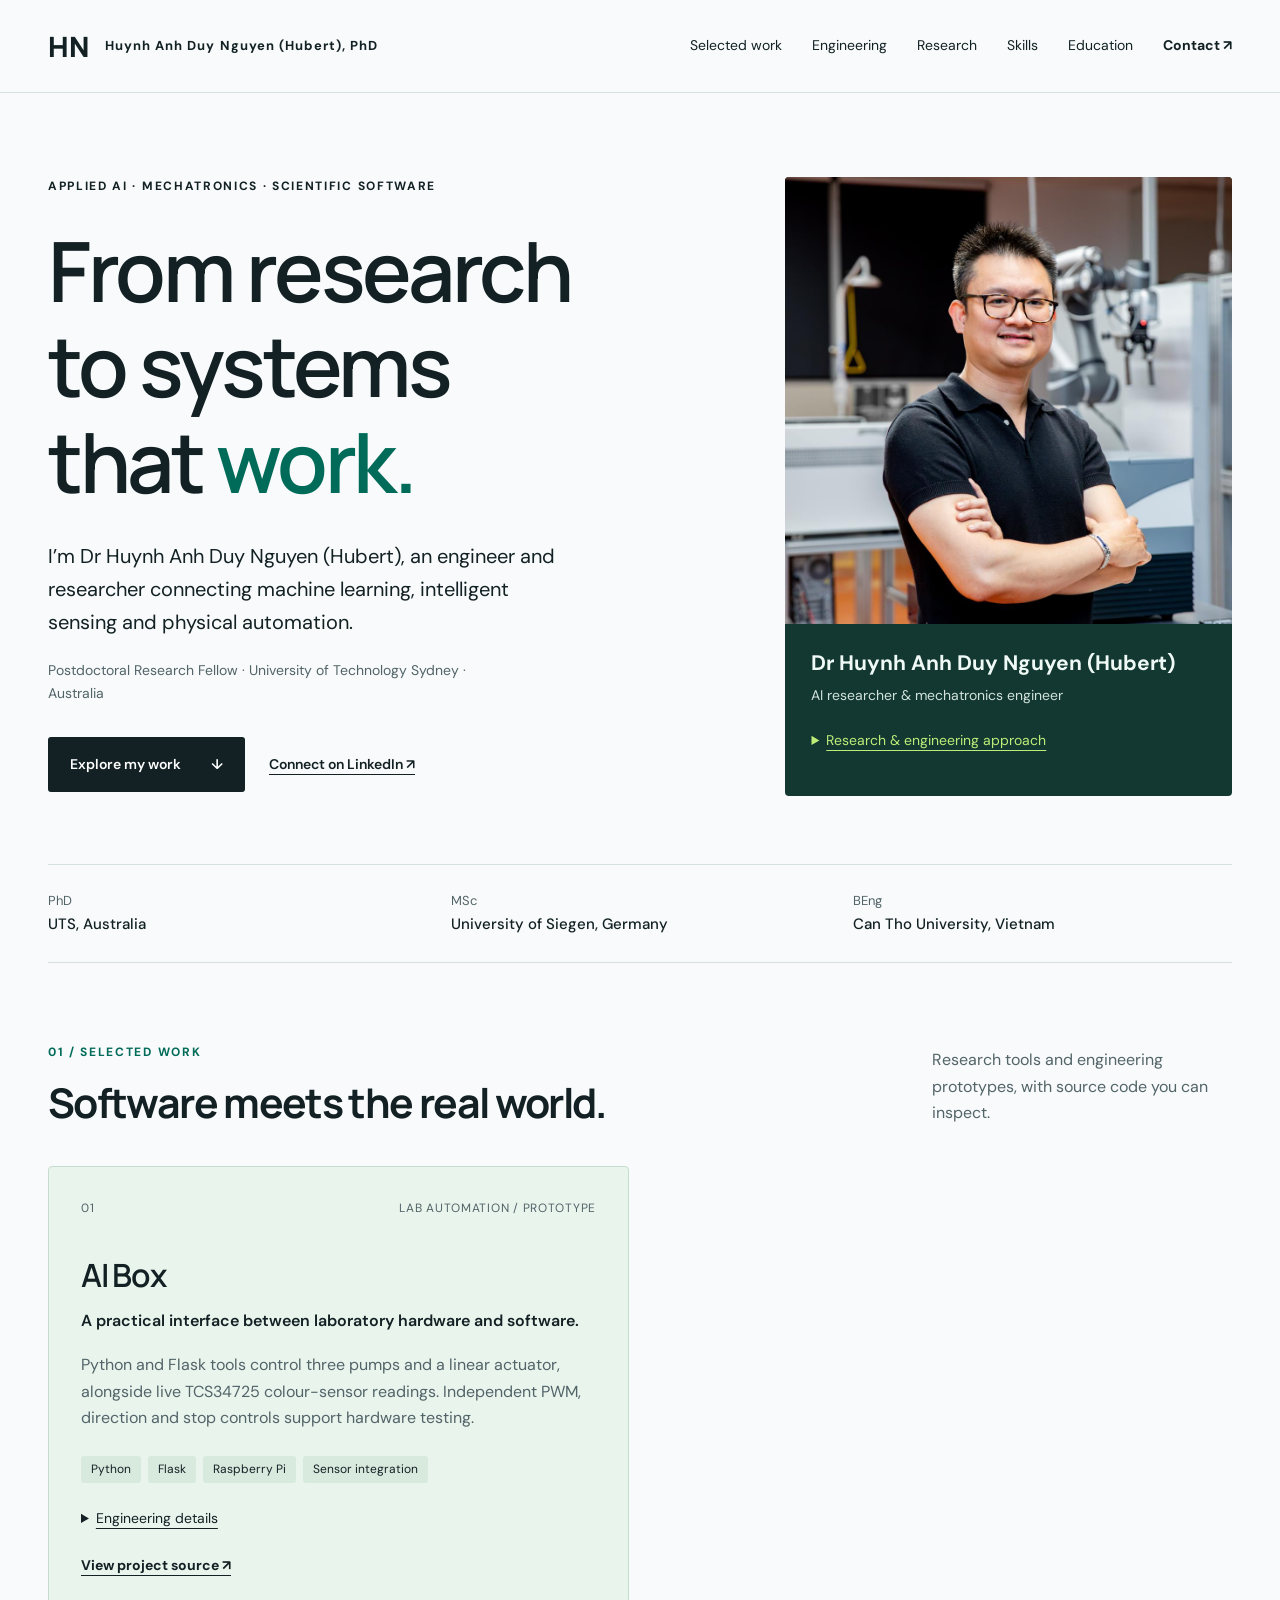
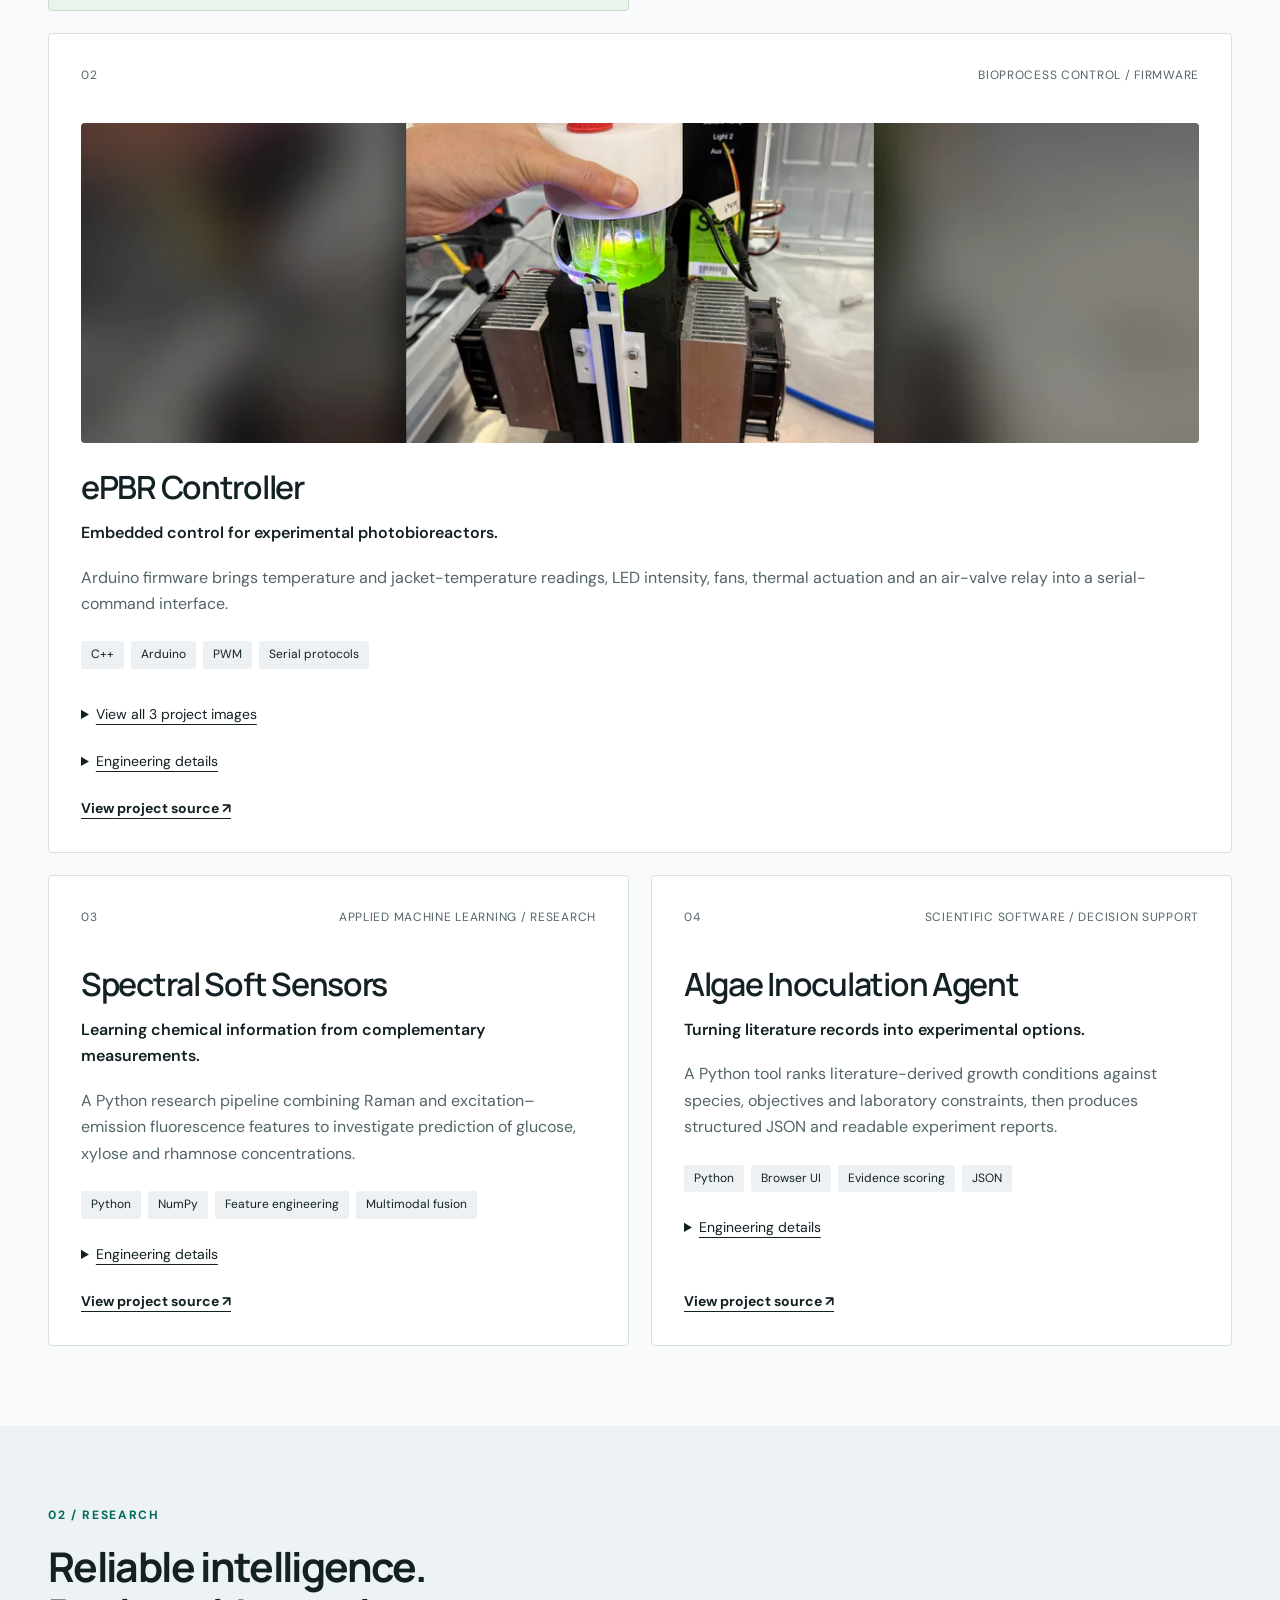
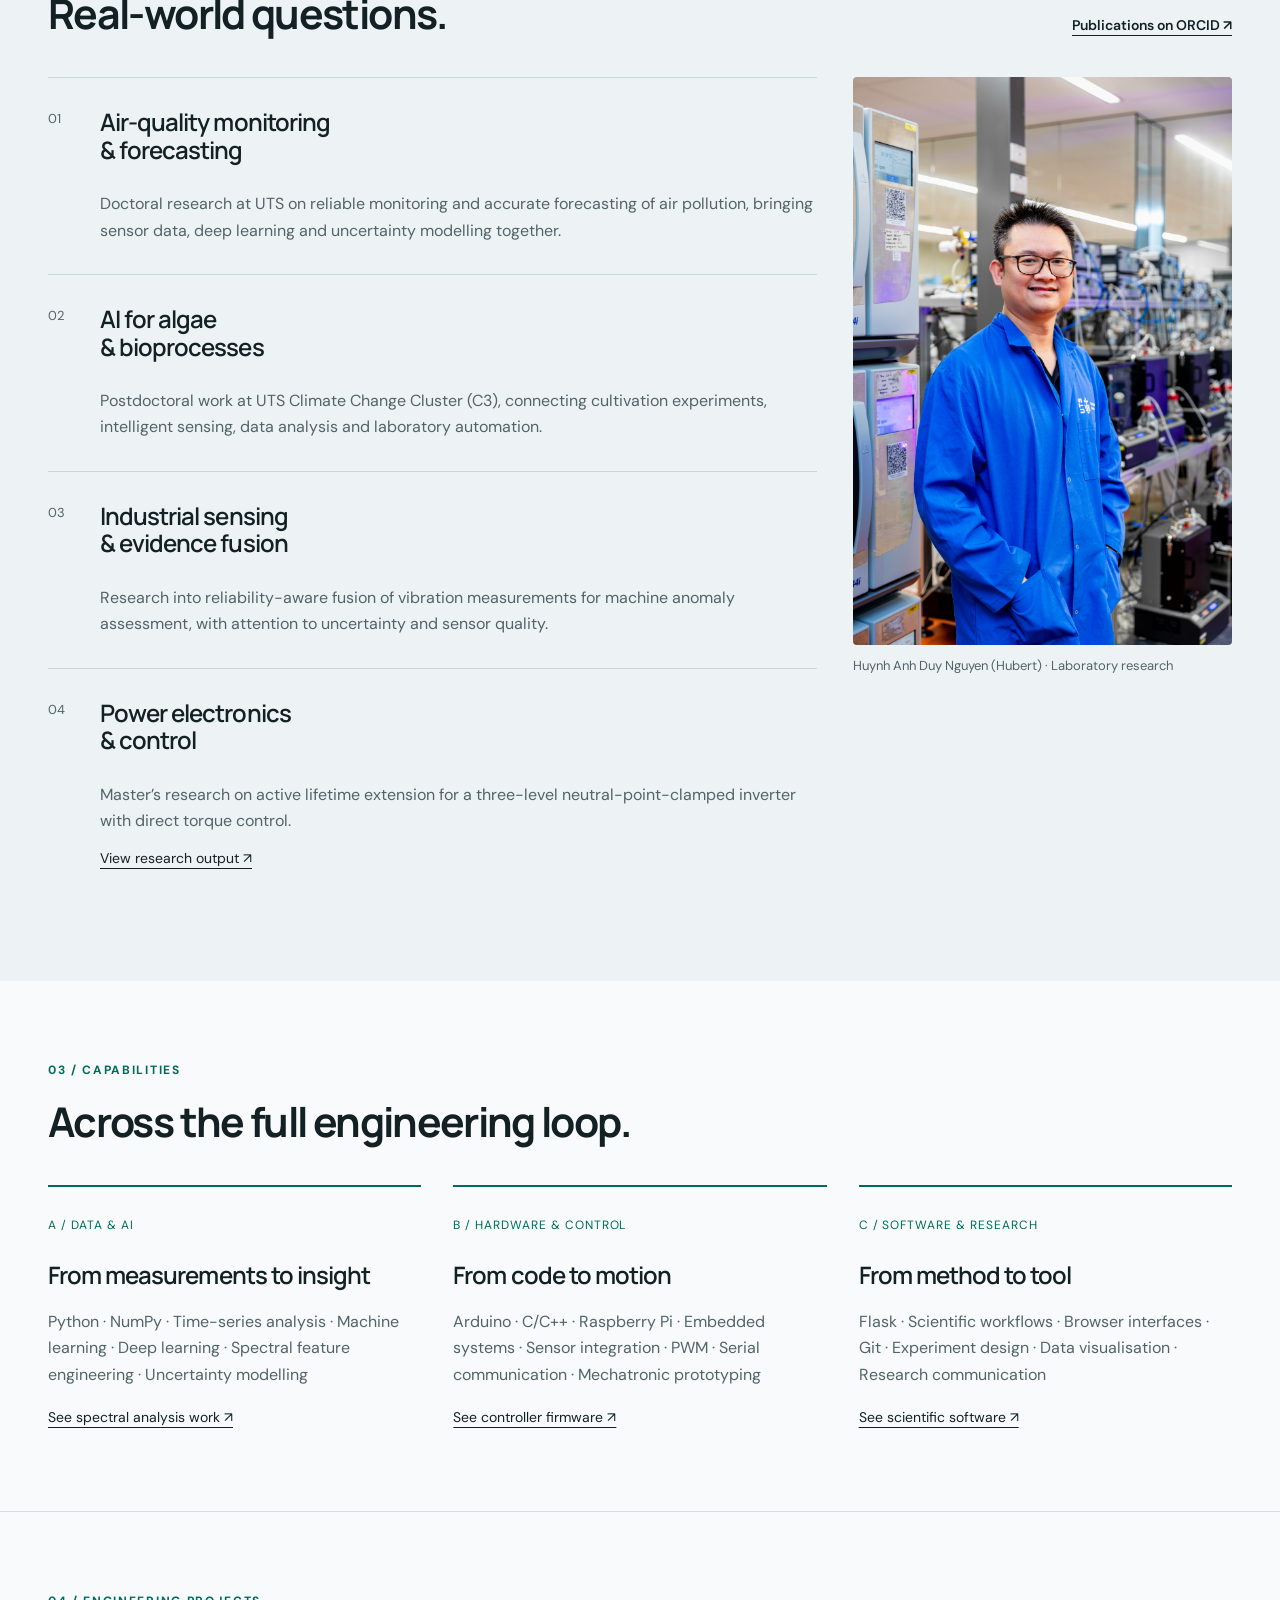
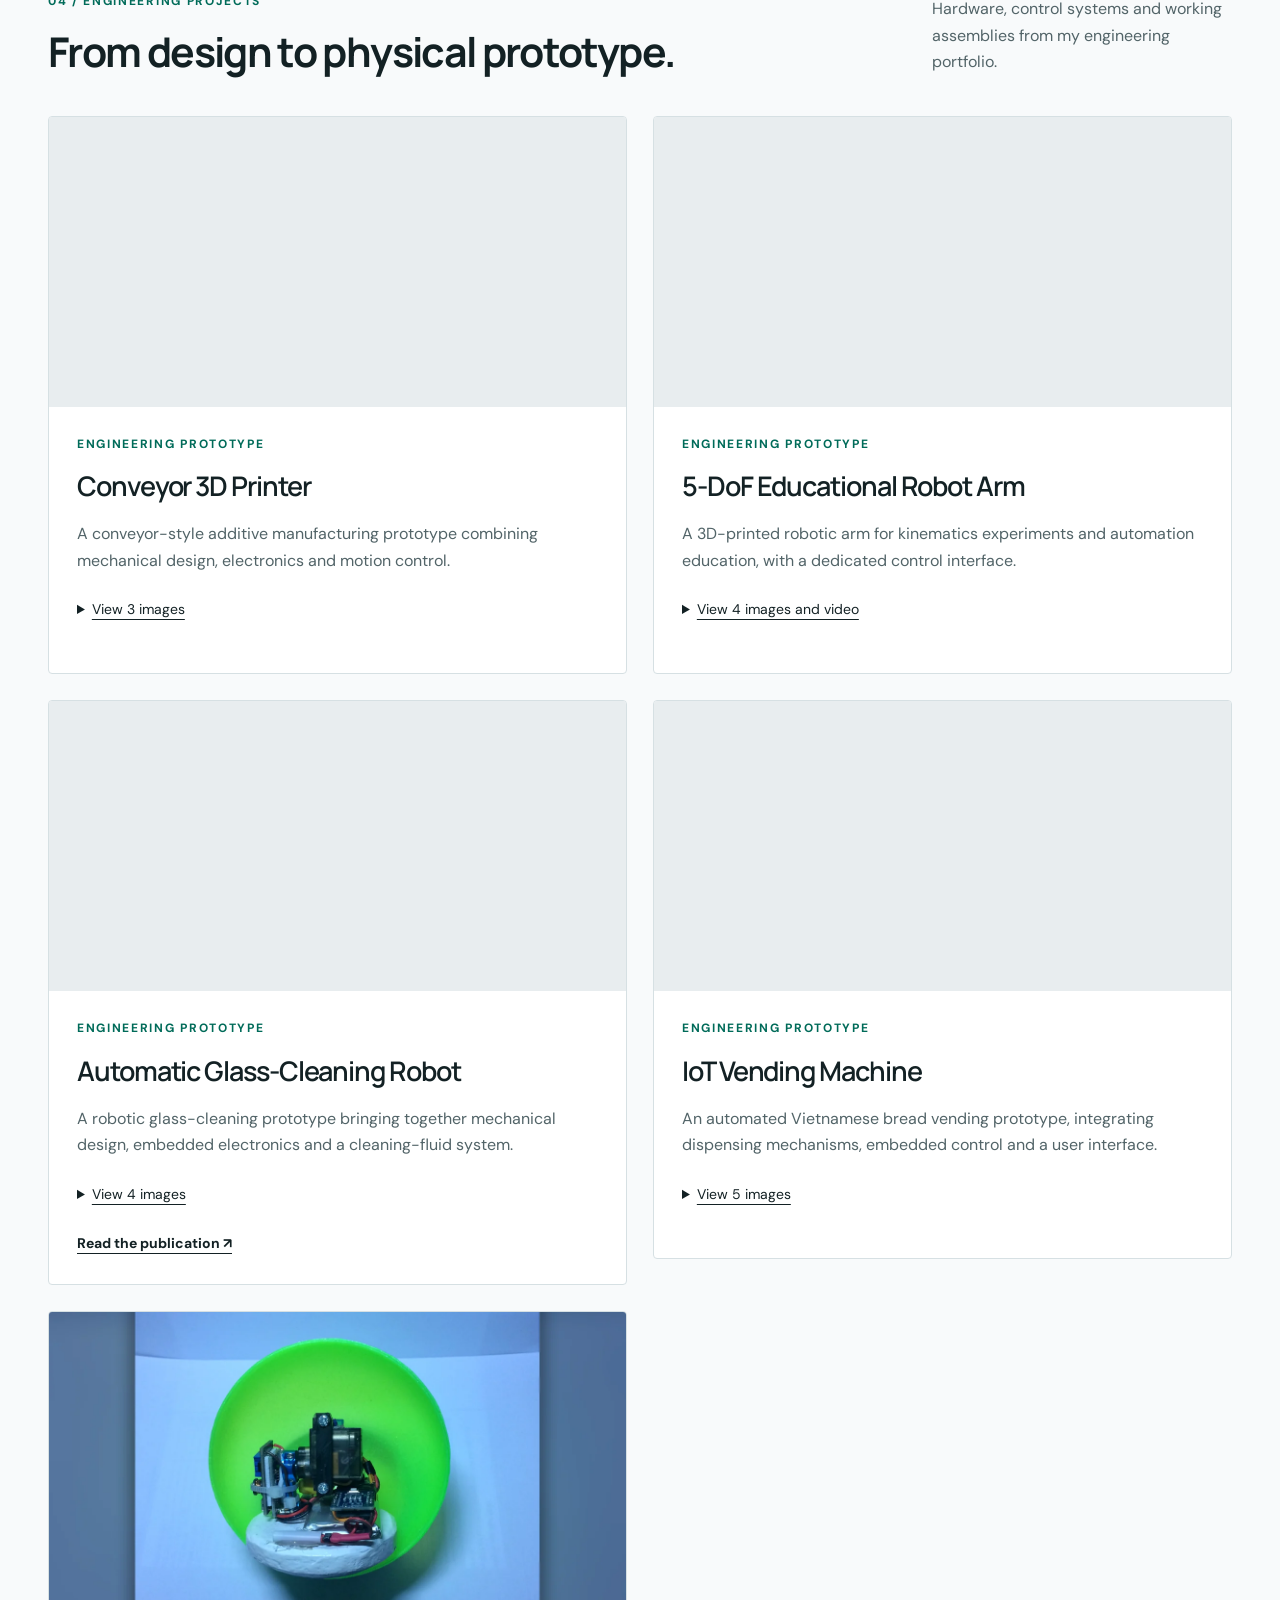
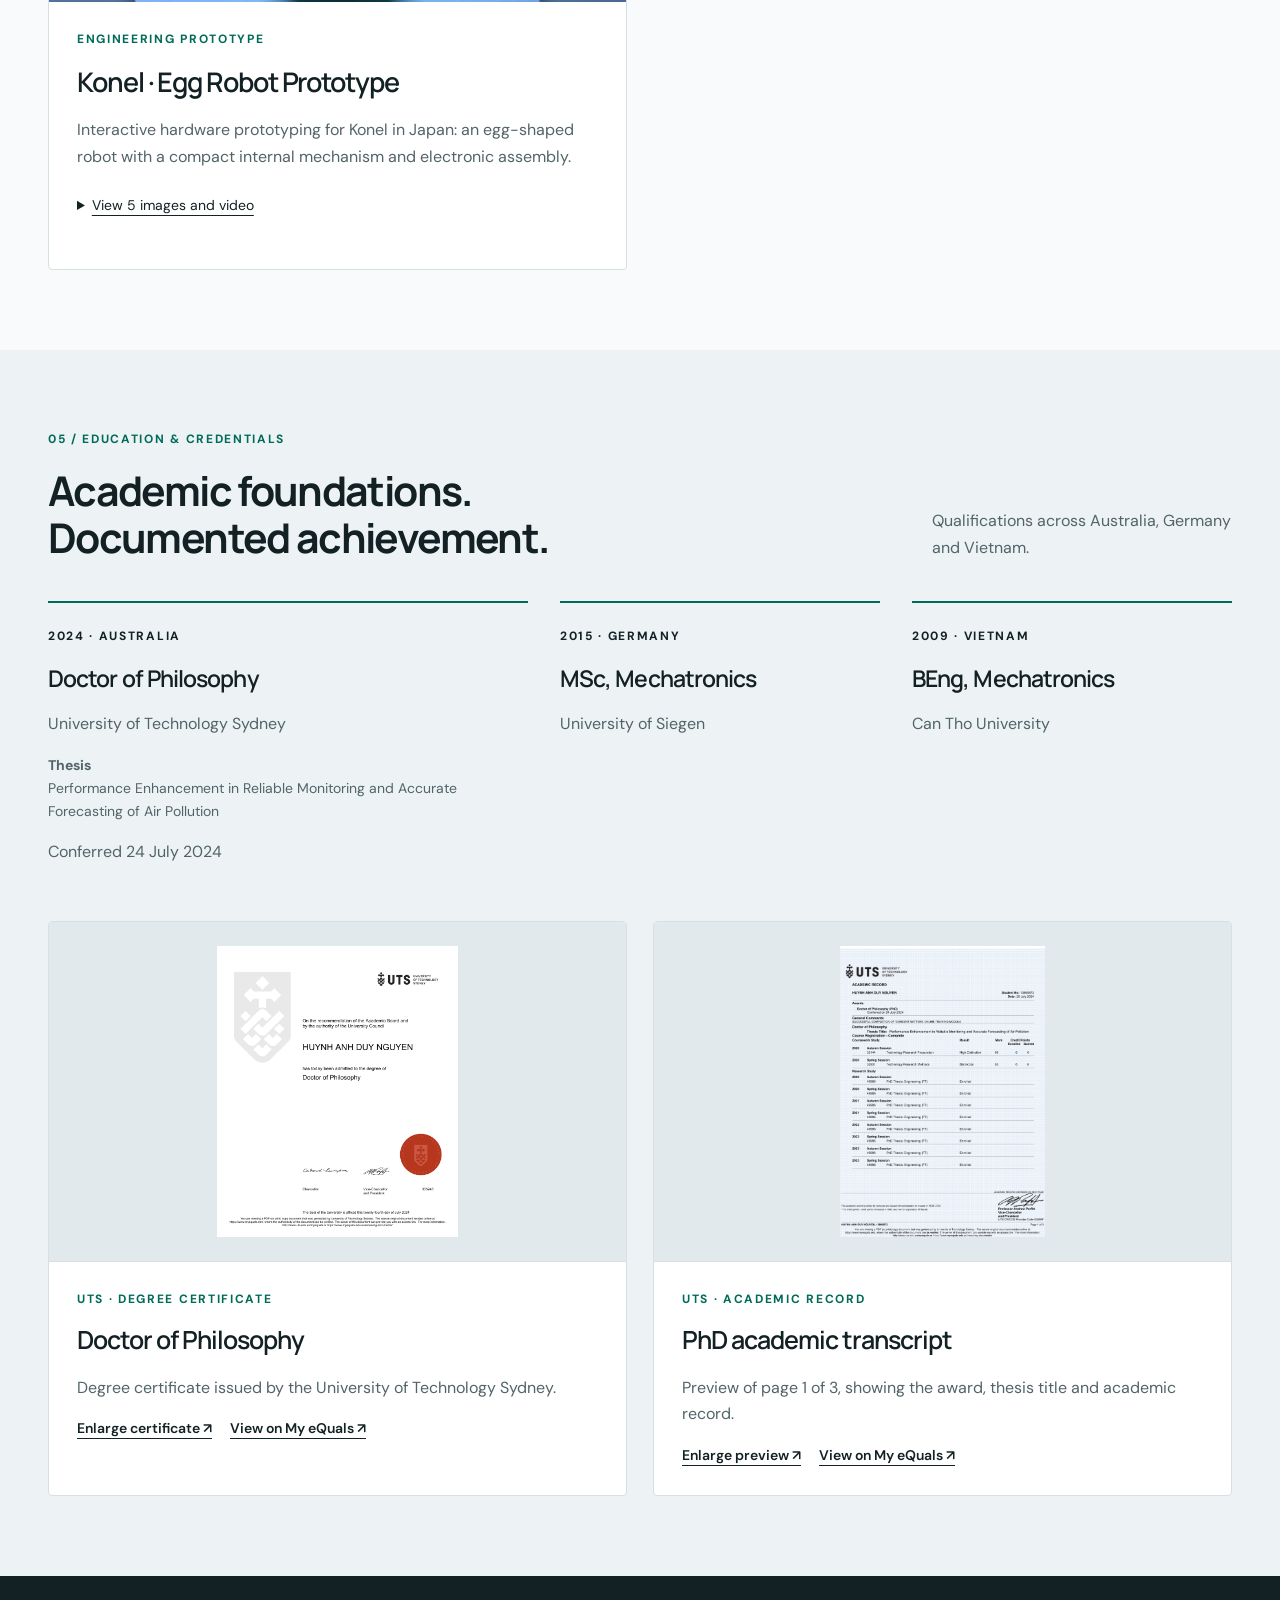
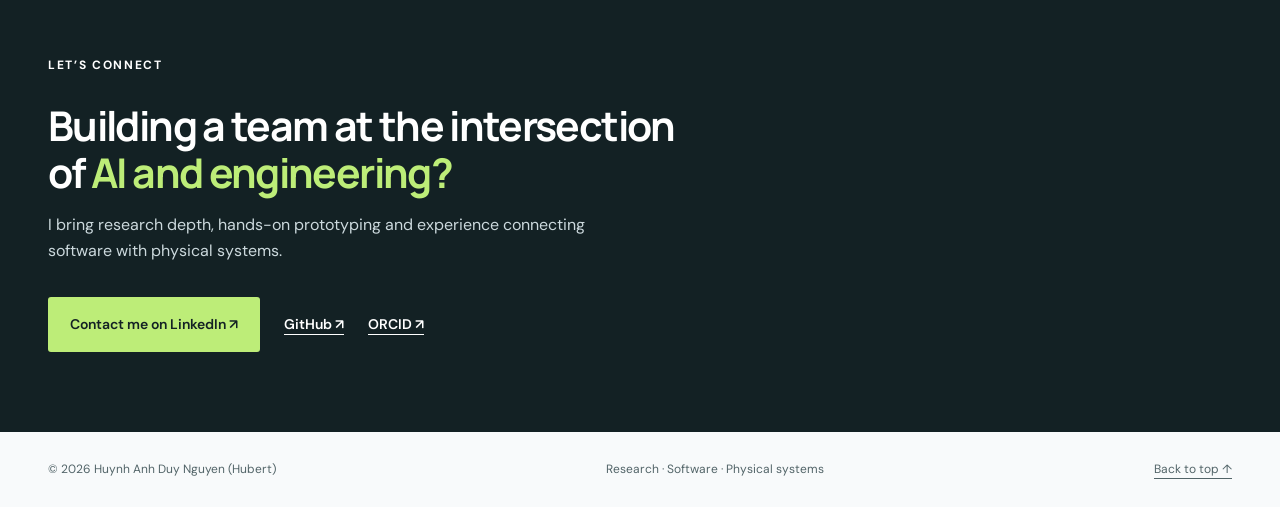
==== commit 070bbcbd: "Add responsive project image carousels" ====
--- a/index.html
+++ b/index.html
@@ -1,17 +1,573 @@
 <!doctype html>
-<html lang="en"><head><meta charset="utf-8"><meta name="viewport" content="width=device-width, initial-scale=1"><title>Dr Huynh Anh Duy Nguyen (Hubert) | AI, Research & Mechatronics</title><meta name="description" content="Dr Huynh Anh Duy Nguyen (Hubert) — applied AI, scientific software, embedded systems and mechatronics. Explore research and engineering projects."><link rel="stylesheet" href="styles.css"></head>
-<body><a class="skip" href="#main">Skip to content</a><header><a class="brand" href="#">HN<span>Huynh Anh Duy Nguyen (Hubert), PhD</span></a><nav aria-label="Main navigation"><a href="#work">Selected work</a><a href="#hardware">Engineering</a><a href="#research">Research</a><a href="#skills">Skills</a><a href="#education">Education</a><a class="contact-link" href="#contact">Contact ↗</a></nav></header>
-<main id="main"><section class="hero"><div><p class="eyebrow">APPLIED AI · MECHATRONICS · SCIENTIFIC SOFTWARE</p><h1>From research<br>to systems<br>that <em>work.</em></h1><p class="intro">I’m Dr Huynh Anh Duy Nguyen (Hubert), an engineer and researcher connecting machine learning, intelligent sensing and physical automation.</p><p class="location">Postdoctoral Research Fellow · University of Technology Sydney · Australia</p><div class="actions"><a class="button" href="#work">Explore my work <span>↓</span></a><a class="text-link" href="https://www.linkedin.com/in/huynh-anh-duy-nguyen/">Connect on LinkedIn ↗</a></div></div><aside class="hero-aside portrait-aside"><img class="profile-portrait" src="images/duy-nguyen-portrait.jpg" width="1024" height="1024" alt="Dr Huynh Anh Duy Nguyen (Hubert) standing in a robotics laboratory" fetchpriority="high"><div class="portrait-caption"><strong>Dr Huynh Anh Duy Nguyen (Hubert)</strong><span>AI researcher & mechatronics engineer</span></div><details class="portrait-approach"><summary>Research & engineering approach</summary><p class="eyebrow">RESEARCH ↔ ENGINEERING</p><div class="discipline"><span>01 / UNDERSTAND</span><h2>Model the signal.</h2><p>Time-series forecasting, spectral analysis and uncertainty-aware machine learning.</p></div><div class="discipline"><span>02 / BUILD</span><h2>Connect the physical.</h2><p>Embedded controllers, sensor integration and automated laboratory workflows.</p></div><div class="discipline"><span>03 / TRANSLATE</span><h2>Make it usable.</h2><p>Scientific software and interfaces that bring research into everyday practice.</p></div><a href="https://github.com/nhaduy99">Explore the code on GitHub ↗</a></details></aside></section>
-<div class="credentials"><span>PhD <strong>UTS, Australia</strong></span><span>MSc <strong>University of Siegen, Germany</strong></span><span>BEng <strong>Can Tho University, Vietnam</strong></span></div>
-<section id="work"><div class="section-head"><div><p class="eyebrow">01 / SELECTED WORK</p><h2>Software meets the real world.</h2></div><p>Research tools and engineering prototypes, with source code you can inspect.</p></div><div class="projects">
-<article class="project featured"><div class="project-top"><span>01</span><span>LAB AUTOMATION / PROTOTYPE</span></div><h3>AI Box</h3><p class="project-lead">A practical interface between laboratory hardware and software.</p><p>Python and Flask tools control three pumps and a linear actuator, alongside live TCS34725 colour-sensor readings. Independent PWM, direction and stop controls support hardware testing.</p><div class="tags"><span>Python</span><span>Flask</span><span>Raspberry Pi</span><span>Sensor integration</span></div><details><summary>Engineering details</summary><p>The repository includes dry-run operation when the MotorKit driver is unavailable, standalone sensor tests and CSV export. Hardware validation and calibration are part of the prototype workflow.</p></details><a class="project-link" href="https://github.com/nhaduy99/AI_box">View project source ↗</a></article>
-<article class="project epbr-project" id="epbr"><div class="project-top"><span>02</span><span>BIOPROCESS CONTROL / FIRMWARE</span></div><a class="epbr-thumbnail" href="images/epbr/laboratory.jpg" target="_blank" rel="noopener" aria-label="Enlarge ePBR project photograph"><img src="images/thumbnails/epbr.webp" alt="ePBR photobioreactor with an illuminated green culture in the laboratory" loading="lazy" decoding="async"></a><h3>ePBR Controller</h3><p class="project-lead">Embedded control for experimental photobioreactors.</p><p>Arduino firmware brings temperature and jacket-temperature readings, LED intensity, fans, thermal actuation and an air-valve relay into a serial-command interface.</p><div class="tags"><span>C++</span><span>Arduino</span><span>PWM</span><span>Serial protocols</span></div><details class="epbr-gallery-toggle"><summary>View all 3 project images</summary><div class="epbr-gallery" aria-label="ePBR project gallery"><figure><a href="images/epbr/laboratory.jpg" target="_blank" rel="noopener" aria-label="Enlarge ePBR in the laboratory"><img src="images/epbr/laboratory.jpg" alt="Photograph of the ePBR culture vessel, tubing and surrounding hardware in the laboratory" loading="lazy" decoding="async"></a><figcaption><strong>ePBR in the laboratory</strong><span>Photograph · culture vessel and hardware</span><a href="images/epbr/laboratory.jpg" target="_blank" rel="noopener">Enlarge image ↗</a></figcaption></figure><figure><a href="images/epbr/unit-illustration.png" target="_blank" rel="noopener" aria-label="Enlarge Single-unit illustration"><img src="images/epbr/unit-illustration.png" alt="Illustration of a single ePBR unit with an illuminated culture vessel" loading="lazy" decoding="async"></a><figcaption><strong>Single-unit illustration</strong><span>Illustration · ePBR arrangement</span><a href="images/epbr/unit-illustration.png" target="_blank" rel="noopener">Enlarge image ↗</a></figcaption></figure><figure><a href="images/epbr/array-visualisation.png" target="_blank" rel="noopener" aria-label="Enlarge Array layout visualisation"><img src="images/epbr/array-visualisation.png" alt="Visualisation of multiple ePBR units arranged on shelves with laboratory instruments" loading="lazy" decoding="async"></a><figcaption><strong>Array layout visualisation</strong><span>Visualisation · multi-reactor arrangement</span><a href="images/epbr/array-visualisation.png" target="_blank" rel="noopener">Enlarge image ↗</a></figcaption></figure></div></details><details><summary>Engineering details</summary><p>Includes bounded command parsing, immediate and newline-terminated commands, and initial output states. Temperature conversion uses a configurable calibration model that must be calibrated for the actual hardware.</p></details><a class="project-link" href="https://github.com/nhaduy99/ePBR">View project source ↗</a></article>
-<article class="project"><div class="project-top"><span>03</span><span>APPLIED MACHINE LEARNING / RESEARCH</span></div><h3>Spectral Soft Sensors</h3><p class="project-lead">Learning chemical information from complementary measurements.</p><p>A Python research pipeline combining Raman and excitation–emission fluorescence features to investigate prediction of glucose, xylose and rhamnose concentrations.</p><div class="tags"><span>Python</span><span>NumPy</span><span>Feature engineering</span><span>Multimodal fusion</span></div><details><summary>Engineering details</summary><p>Code supports modality merging, interpretable and full-spectrum feature sets, target parsing and model comparisons. This is research code; predictive performance depends on the dataset and validation design.</p></details><a class="project-link" href="https://github.com/nhaduy99/Soft_sesor_glucose">View project source ↗</a></article>
-<article class="project"><div class="project-top"><span>04</span><span>SCIENTIFIC SOFTWARE / DECISION SUPPORT</span></div><h3>Algae Inoculation Agent</h3><p class="project-lead">Turning literature records into experimental options.</p><p>A Python tool ranks literature-derived growth conditions against species, objectives and laboratory constraints, then produces structured JSON and readable experiment reports.</p><div class="tags"><span>Python</span><span>Browser UI</span><span>Evidence scoring</span><span>JSON</span></div><details><summary>Engineering details</summary><p>Includes an interactive interface and optional Google Drive PDF import. The scoring engine consumes literature records; it does not independently search the literature, and extracted records require review.</p></details><a class="project-link" href="https://github.com/nhaduy99/Auto_literature">View project source ↗</a></article></div></section>
-<section id="research" class="research"><div class="section-head"><div><p class="eyebrow">02 / RESEARCH</p><h2>Reliable intelligence.<br>Real-world questions.</h2></div><a class="text-link" href="https://orcid.org/0000-0002-9315-0176">Publications on ORCID ↗</a></div><figure class="research-photo"><a href="images/duy-nguyen-laboratory.jpg" target="_blank" rel="noopener"><img src="images/duy-nguyen-laboratory.jpg" alt="Huynh Anh Duy Nguyen (Hubert) in a blue UTS laboratory coat beside research equipment" loading="lazy" decoding="async"></a><figcaption>Huynh Anh Duy Nguyen (Hubert) · Laboratory research</figcaption></figure><div class="research-row"><span>01</span><h3>Air-quality monitoring<br>& forecasting</h3><p>Doctoral research at UTS on reliable monitoring and accurate forecasting of air pollution, bringing sensor data, deep learning and uncertainty modelling together.</p></div><div class="research-row"><span>02</span><h3>AI for algae<br>& bioprocesses</h3><p>Postdoctoral work at UTS Climate Change Cluster (C3), connecting cultivation experiments, intelligent sensing, data analysis and laboratory automation.</p></div><div class="research-row"><span>03</span><h3>Industrial sensing<br>& evidence fusion</h3><p>Research into reliability-aware fusion of vibration measurements for machine anomaly assessment, with attention to uncertainty and sensor quality.</p></div><div class="research-row"><span>04</span><h3>Power electronics<br>& control</h3><div><p>Master’s research on active lifetime extension for a three-level neutral-point-clamped inverter with direct torque control.</p><a href="https://www.researchgate.net/publication/281741496_Active_Lifetime_Extension_for_a_3L-NPC_Inverter_with_Direct_Torque_Control">View research output ↗</a></div></div></section>
-<section id="skills"><div class="section-head"><div><p class="eyebrow">03 / CAPABILITIES</p><h2>Across the full engineering loop.</h2></div></div><div class="skills-grid"><div><span class="skill-no">A / DATA & AI</span><h3>From measurements to insight</h3><p>Python · NumPy · Time-series analysis · Machine learning · Deep learning · Spectral feature engineering · Uncertainty modelling</p><a href="https://github.com/nhaduy99/Soft_sesor_glucose">See spectral analysis work ↗</a></div><div><span class="skill-no">B / HARDWARE & CONTROL</span><h3>From code to motion</h3><p>Arduino · C/C++ · Raspberry Pi · Embedded systems · Sensor integration · PWM · Serial communication · Mechatronic prototyping</p><a href="https://github.com/nhaduy99/ePBR">See controller firmware ↗</a></div><div><span class="skill-no">C / SOFTWARE & RESEARCH</span><h3>From method to tool</h3><p>Flask · Scientific workflows · Browser interfaces · Git · Experiment design · Data visualisation · Research communication</p><a href="https://github.com/nhaduy99/Auto_literature">See scientific software ↗</a></div></div></section>
-<section class="background engineering-background" id="hardware"><div class="section-head"><div><p class="eyebrow">04 / ENGINEERING PROJECTS</p><h2>From design to physical prototype.</h2></div><p>Hardware, control systems and working assemblies from my engineering portfolio.</p></div><div class="hardware-grid"><article class="hardware-card" id="conveyor-3d-printer"><a class="hardware-thumb" href="images/projects/media-0.jpg" target="_blank" rel="noopener" aria-label="Enlarge Conveyor 3D Printer photograph"><img src="images/thumbnails/conveyor-3d-printer.webp" alt="Conveyor printer prototype" loading="lazy" decoding="async"></a><div class="hardware-copy"><p class="eyebrow">ENGINEERING PROTOTYPE</p><h3>Conveyor 3D Printer</h3><p>A conveyor-style additive manufacturing prototype combining mechanical design, electronics and motion control.</p><details><summary>View 3 images</summary><div class="hardware-gallery"><figure><a href="images/projects/media-0.jpg" target="_blank" rel="noopener"><img src="images/projects/media-0.jpg" alt="Conveyor printer prototype" loading="lazy" decoding="async"></a><figcaption>Conveyor printer prototype</figcaption></figure><figure><a href="images/projects/media-1.jpg" target="_blank" rel="noopener"><img src="images/projects/media-1.jpg" alt="Print head and conveyor assembly" loading="lazy" decoding="async"></a><figcaption>Print head and conveyor assembly</figcaption></figure><figure><a href="images/projects/media-2.jpg" target="_blank" rel="noopener"><img src="images/projects/media-2.jpg" alt="Mechanical design rendering" loading="lazy" decoding="async"></a><figcaption>Mechanical design rendering</figcaption></figure></div></details></div></article><article class="hardware-card" id="educational-robot-arm"><a class="hardware-thumb" href="images/projects/media-6.jpg" target="_blank" rel="noopener" aria-label="Enlarge 5-DoF Educational Robot Arm photograph"><img src="images/thumbnails/educational-robot-arm.webp" alt="Assembled educational robot arm" loading="lazy" decoding="async"></a><div class="hardware-copy"><p class="eyebrow">ENGINEERING PROTOTYPE</p><h3>5-DoF Educational Robot Arm</h3><p>A 3D-printed robotic arm for kinematics experiments and automation education, with a dedicated control interface.</p><details><summary>View 4 images and video</summary><div class="hardware-gallery"><figure><a href="images/projects/media-6.jpg" target="_blank" rel="noopener"><img src="images/projects/media-6.jpg" alt="Assembled educational robot arm" loading="lazy" decoding="async"></a><figcaption>Assembled educational robot arm</figcaption></figure><figure><a href="images/projects/media-5.jpg" target="_blank" rel="noopener"><img src="images/projects/media-5.jpg" alt="Joint, gripper and base detail" loading="lazy" decoding="async"></a><figcaption>Joint, gripper and base detail</figcaption></figure><figure><a href="images/projects/media-4.jpg" target="_blank" rel="noopener"><img src="images/projects/media-4.jpg" alt="Controller and motor-driver assembly" loading="lazy" decoding="async"></a><figcaption>Controller and motor-driver assembly</figcaption></figure><figure><a href="images/projects/media-3.png" target="_blank" rel="noopener"><img src="images/projects/media-3.png" alt="Forward-kinematics control interface" loading="lazy" decoding="async"></a><figcaption>Forward-kinematics control interface</figcaption></figure></div><figure class="hardware-video"><video controls playsinline preload="none" poster="images/projects/media-6.jpg" aria-label="5-DoF Educational Robot Arm demonstration video"><source src="images/projects/media-7.mp4" type="video/mp4">Your browser does not support embedded video.</video><figcaption>Prototype demonstration · <a href="images/projects/media-7.mp4" target="_blank" rel="noopener">Open video ↗</a></figcaption></figure></details></div></article><article class="hardware-card" id="glass-cleaning-robot"><a class="hardware-thumb" href="images/projects/media-11.png" target="_blank" rel="noopener" aria-label="Enlarge Automatic Glass-Cleaning Robot photograph"><img src="images/thumbnails/glass-cleaning-robot.webp" alt="Practical glass-cleaning test" loading="lazy" decoding="async"></a><div class="hardware-copy"><p class="eyebrow">ENGINEERING PROTOTYPE</p><h3>Automatic Glass-Cleaning Robot</h3><p>A robotic glass-cleaning prototype bringing together mechanical design, embedded electronics and a cleaning-fluid system.</p><details><summary>View 4 images</summary><div class="hardware-gallery"><figure><a href="images/projects/media-11.png" target="_blank" rel="noopener"><img src="images/projects/media-11.png" alt="Practical glass-cleaning test" loading="lazy" decoding="async"></a><figcaption>Practical glass-cleaning test</figcaption></figure><figure><a href="images/projects/media-8.png" target="_blank" rel="noopener"><img src="images/projects/media-8.png" alt="Mechanical layout and force diagram" loading="lazy" decoding="async"></a><figcaption>Mechanical layout and force diagram</figcaption></figure><figure><a href="images/projects/media-9.png" target="_blank" rel="noopener"><img src="images/projects/media-9.png" alt="Embedded electronics and wiring" loading="lazy" decoding="async"></a><figcaption>Embedded electronics and wiring</figcaption></figure><figure><a href="images/projects/media-10.png" target="_blank" rel="noopener"><img src="images/projects/media-10.png" alt="Cleaning-fluid system diagram" loading="lazy" decoding="async"></a><figcaption>Cleaning-fluid system diagram</figcaption></figure></div></details><a class="project-link" href="https://ctujs.ctu.edu.vn/index.php/ctujs/article/view/128/128">Read the publication ↗</a></div></article><article class="hardware-card" id="iot-vending-machine"><a class="hardware-thumb" href="images/projects/media-16.jpg" target="_blank" rel="noopener" aria-label="Enlarge IoT Vending Machine photograph"><img src="images/thumbnails/iot-vending-machine.webp" alt="Assembled vending-machine prototype" loading="lazy" decoding="async"></a><div class="hardware-copy"><p class="eyebrow">ENGINEERING PROTOTYPE</p><h3>IoT Vending Machine</h3><p>An automated Vietnamese bread vending prototype, integrating dispensing mechanisms, embedded control and a user interface.</p><details><summary>View 5 images</summary><div class="hardware-gallery"><figure><a href="images/projects/media-16.jpg" target="_blank" rel="noopener"><img src="images/projects/media-16.jpg" alt="Assembled vending-machine prototype" loading="lazy" decoding="async"></a><figcaption>Assembled vending-machine prototype</figcaption></figure><figure><a href="images/projects/media-12.jpg" target="_blank" rel="noopener"><img src="images/projects/media-12.jpg" alt="Dispensing channels during assembly" loading="lazy" decoding="async"></a><figcaption>Dispensing channels during assembly</figcaption></figure><figure><a href="images/projects/media-13.jpg" target="_blank" rel="noopener"><img src="images/projects/media-13.jpg" alt="Control cabinet and motor drivers" loading="lazy" decoding="async"></a><figcaption>Control cabinet and motor drivers</figcaption></figure><figure><a href="images/projects/media-14.jpg" target="_blank" rel="noopener"><img src="images/projects/media-14.jpg" alt="Cutting and transfer mechanism" loading="lazy" decoding="async"></a><figcaption>Cutting and transfer mechanism</figcaption></figure><figure><a href="images/projects/media-15.jpg" target="_blank" rel="noopener"><img src="images/projects/media-15.jpg" alt="Enclosed dispensing channels" loading="lazy" decoding="async"></a><figcaption>Enclosed dispensing channels</figcaption></figure></div></details></div></article><article class="hardware-card" id="konel-prototypes"><a class="hardware-thumb" href="images/projects/media-17.jpg" target="_blank" rel="noopener" aria-label="Enlarge Konel · Egg Robot Prototype photograph"><img src="images/thumbnails/konel-egg-robot.webp" alt="Assembled egg-shaped enclosure" loading="lazy" decoding="async"></a><div class="hardware-copy"><p class="eyebrow">ENGINEERING PROTOTYPE</p><h3>Konel · Egg Robot Prototype</h3><p>Interactive hardware prototyping for Konel in Japan: an egg-shaped robot with a compact internal mechanism and electronic assembly.</p><details><summary>View 5 images and video</summary><div class="hardware-gallery"><figure><a href="images/projects/media-18.jpg" target="_blank" rel="noopener"><img src="images/projects/media-18.jpg" alt="Assembled egg-shaped enclosure" loading="lazy" decoding="async"></a><figcaption>Assembled egg-shaped enclosure</figcaption></figure><figure><a href="images/projects/media-17.jpg" target="_blank" rel="noopener"><img src="images/projects/media-17.jpg" alt="Internal mechanism and electronics" loading="lazy" decoding="async"></a><figcaption>Internal mechanism and electronics</figcaption></figure><figure><a href="images/projects/media-20.jpg" target="_blank" rel="noopener"><img src="images/projects/media-20.jpg" alt="Open enclosure, side view" loading="lazy" decoding="async"></a><figcaption>Open enclosure, side view</figcaption></figure><figure><a href="images/projects/media-21.jpg" target="_blank" rel="noopener"><img src="images/projects/media-21.jpg" alt="Enclosure profile" loading="lazy" decoding="async"></a><figcaption>Enclosure profile</figcaption></figure><figure><a href="images/projects/media-22.jpg" target="_blank" rel="noopener"><img src="images/projects/media-22.jpg" alt="Internal assembly detail" loading="lazy" decoding="async"></a><figcaption>Internal assembly detail</figcaption></figure></div><figure class="hardware-video"><video controls playsinline preload="none" poster="images/projects/media-18.jpg" aria-label="Konel · Egg Robot Prototype demonstration video"><source src="images/projects/media-19.mp4" type="video/mp4">Your browser does not support embedded video.</video><figcaption>Prototype demonstration · <a href="images/projects/media-19.mp4" target="_blank" rel="noopener">Open video ↗</a></figcaption></figure></details></div></article></div></section>
-<section id="education" class="credentials-section"><div class="section-head"><div><p class="eyebrow">05 / EDUCATION & CREDENTIALS</p><h2>Academic foundations.<br>Documented achievement.</h2></div><p>Qualifications across Australia, Germany and Vietnam.</p></div>
-<div class="degree-summary"><div><span class="eyebrow">2024 · AUSTRALIA</span><h3>Doctor of Philosophy</h3><p>University of Technology Sydney</p><p class="thesis"><strong>Thesis</strong><br>Performance Enhancement in Reliable Monitoring and Accurate Forecasting of Air Pollution</p><p>Conferred 24 July 2024</p></div><div><span class="eyebrow">2015 · GERMANY</span><h3>MSc, Mechatronics</h3><p>University of Siegen</p></div><div><span class="eyebrow">2009 · VIETNAM</span><h3>BEng, Mechatronics</h3><p>Can Tho University</p></div></div>
-<div class="document-grid"><article class="document-card"><a class="document-preview" href="documents/phd-degree-thumb.png" target="_blank" rel="noopener" aria-label="Open PhD certificate image in a new tab"><img src="documents/phd-degree-thumb.png" alt="UTS Doctor of Philosophy certificate awarded to Huynh Anh Duy Nguyen" loading="lazy" decoding="async"></a><div class="document-copy"><p class="eyebrow">UTS · DEGREE CERTIFICATE</p><h3>Doctor of Philosophy</h3><p>Degree certificate issued by the University of Technology Sydney.</p><div class="document-actions"><a href="documents/phd-degree-thumb.png" target="_blank" rel="noopener">Enlarge certificate ↗</a><a href="https://www.myequals.net/sharelink/47f5192d-c208-47cd-b918-d063cb0cd93b/10cf573e-aa4d-4d7d-a2df-19e355aeccc7" target="_blank" rel="noopener">View on My eQuals ↗</a></div></div></article>
-<article class="document-card"><a class="document-preview" href="documents/phd-transcript-thumb.png" target="_blank" rel="noopener" aria-label="Open academic transcript preview in a new tab"><img src="documents/phd-transcript-thumb.png" alt="First page of the UTS PhD academic record for Huynh Anh Duy Nguyen" loading="lazy" decoding="async"></a><div class="document-copy"><p class="eyebrow">UTS · ACADEMIC RECORD</p><h3>PhD academic transcript</h3><p>Preview of page 1 of 3, showing the award, thesis title and academic record.</p><div class="document-actions"><a href="documents/phd-transcript-thumb.png" target="_blank" rel="noopener">Enlarge preview ↗</a><a href="https://www.myequals.net/sharelink/3ee51d2b-c804-46a3-a115-05c62a0abe02/3019683a-7740-4ffc-9703-6d9fb0a3a9f3" target="_blank" rel="noopener">View on My eQuals ↗</a></div></div></article></div></section><section id="contact" class="contact"><p class="eyebrow">LET’S CONNECT</p><h2>Building a team at the intersection<br>of <em>AI and engineering?</em></h2><p>I bring research depth, hands-on prototyping and experience connecting software with physical systems.</p><div class="actions"><a class="button" href="https://www.linkedin.com/in/huynh-anh-duy-nguyen/">Contact me on LinkedIn ↗</a><a class="text-link" href="https://github.com/nhaduy99">GitHub ↗</a><a class="text-link" href="https://orcid.org/0000-0002-9315-0176">ORCID ↗</a></div></section></main><footer><span>© 2026 Huynh Anh Duy Nguyen (Hubert)</span><span>Research · Software · Physical systems</span><a href="#">Back to top ↑</a></footer></body></html>
+<html lang="en">
+<head>
+<meta charset="utf-8">
+<meta name="viewport" content="width=device-width, initial-scale=1">
+<title>Dr Huynh Anh Duy Nguyen (Hubert) | AI, Research & Mechatronics</title>
+<meta name="description" content="Dr Huynh Anh Duy Nguyen (Hubert) — applied AI, scientific software, embedded systems and mechatronics. Explore research and engineering projects.">
+<link rel="stylesheet" href="styles.css">
+</head>
+<body>
+<a class="skip" href="#main">Skip to content</a>
+<header>
+<a class="brand" href="#">HN<span>Huynh Anh Duy Nguyen (Hubert), PhD</span>
+</a>
+<nav aria-label="Main navigation">
+<a href="#work">Selected work</a>
+<a href="#hardware">Engineering</a>
+<a href="#research">Research</a>
+<a href="#skills">Skills</a>
+<a href="#education">Education</a>
+<a class="contact-link" href="#contact">Contact ↗</a>
+</nav>
+</header>
+<main id="main">
+<section class="hero">
+<div>
+<p class="eyebrow">APPLIED AI · MECHATRONICS · SCIENTIFIC SOFTWARE</p>
+<h1>From research<br>to systems<br>that <em>work.</em>
+</h1>
+<p class="intro">I’m Dr Huynh Anh Duy Nguyen (Hubert), an engineer and researcher connecting machine learning, intelligent sensing and physical automation.</p>
+<p class="location">Postdoctoral Research Fellow · University of Technology Sydney · Australia</p>
+<div class="actions">
+<a class="button" href="#work">Explore my work <span>↓</span>
+</a>
+<a class="text-link" href="https://www.linkedin.com/in/huynh-anh-duy-nguyen/">Connect on LinkedIn ↗</a>
+</div>
+</div>
+<aside class="hero-aside portrait-aside">
+<img class="profile-portrait" src="images/duy-nguyen-portrait.jpg" width="1024" height="1024" alt="Dr Huynh Anh Duy Nguyen (Hubert) standing in a robotics laboratory" fetchpriority="high">
+<div class="portrait-caption">
+<strong>Dr Huynh Anh Duy Nguyen (Hubert)</strong>
+<span>AI researcher & mechatronics engineer</span>
+</div>
+<details class="portrait-approach">
+<summary>Research & engineering approach</summary>
+<p class="eyebrow">RESEARCH ↔ ENGINEERING</p>
+<div class="discipline">
+<span>01 / UNDERSTAND</span>
+<h2>Model the signal.</h2>
+<p>Time-series forecasting, spectral analysis and uncertainty-aware machine learning.</p>
+</div>
+<div class="discipline">
+<span>02 / BUILD</span>
+<h2>Connect the physical.</h2>
+<p>Embedded controllers, sensor integration and automated laboratory workflows.</p>
+</div>
+<div class="discipline">
+<span>03 / TRANSLATE</span>
+<h2>Make it usable.</h2>
+<p>Scientific software and interfaces that bring research into everyday practice.</p>
+</div>
+<a href="https://github.com/nhaduy99">Explore the code on GitHub ↗</a>
+</details>
+</aside>
+</section>
+<div class="credentials">
+<span>PhD <strong>UTS, Australia</strong>
+</span>
+<span>MSc <strong>University of Siegen, Germany</strong>
+</span>
+<span>BEng <strong>Can Tho University, Vietnam</strong>
+</span>
+</div>
+<section id="work">
+<div class="section-head">
+<div>
+<p class="eyebrow">01 / SELECTED WORK</p>
+<h2>Software meets the real world.</h2>
+</div>
+<p>Research tools and engineering prototypes, with source code you can inspect.</p>
+</div>
+<div class="projects">
+<article class="project featured">
+<div class="project-top">
+<span>01</span>
+<span>LAB AUTOMATION / PROTOTYPE</span>
+</div>
+<h3>AI Box</h3>
+<p class="project-lead">A practical interface between laboratory hardware and software.</p>
+<p>Python and Flask tools control three pumps and a linear actuator, alongside live TCS34725 colour-sensor readings. Independent PWM, direction and stop controls support hardware testing.</p>
+<div class="tags">
+<span>Python</span>
+<span>Flask</span>
+<span>Raspberry Pi</span>
+<span>Sensor integration</span>
+</div>
+<details>
+<summary>Engineering details</summary>
+<p>The repository includes dry-run operation when the MotorKit driver is unavailable, standalone sensor tests and CSV export. Hardware validation and calibration are part of the prototype workflow.</p>
+</details>
+<a class="project-link" href="https://github.com/nhaduy99/AI_box">View project source ↗</a>
+</article>
+<article class="project epbr-project" id="epbr">
+<div class="project-top">
+<span>02</span>
+<span>BIOPROCESS CONTROL / FIRMWARE</span>
+</div>
+<a class="epbr-thumbnail" href="images/epbr/laboratory.jpg" target="_blank" rel="noopener" aria-label="Enlarge ePBR project photograph">
+<img src="images/thumbnails/epbr.webp" alt="ePBR photobioreactor with an illuminated green culture in the laboratory" loading="lazy" decoding="async">
+</a>
+<h3>ePBR Controller</h3>
+<p class="project-lead">Embedded control for experimental photobioreactors.</p>
+<p>Arduino firmware brings temperature and jacket-temperature readings, LED intensity, fans, thermal actuation and an air-valve relay into a serial-command interface.</p>
+<div class="tags">
+<span>C++</span>
+<span>Arduino</span>
+<span>PWM</span>
+<span>Serial protocols</span>
+</div>
+<details class="epbr-gallery-toggle">
+<summary>View all 3 project images</summary>
+<div class="epbr-gallery" aria-label="ePBR project gallery">
+<figure>
+<a href="images/epbr/laboratory.jpg" target="_blank" rel="noopener" aria-label="Enlarge ePBR in the laboratory">
+<img src="images/epbr/laboratory.jpg" alt="Photograph of the ePBR culture vessel, tubing and surrounding hardware in the laboratory" loading="lazy" decoding="async">
+</a>
+<figcaption>
+<strong>ePBR in the laboratory</strong>
+<span>Photograph · culture vessel and hardware</span>
+<a href="images/epbr/laboratory.jpg" target="_blank" rel="noopener">Enlarge image ↗</a>
+</figcaption>
+</figure>
+<figure>
+<a href="images/epbr/unit-illustration.png" target="_blank" rel="noopener" aria-label="Enlarge Single-unit illustration">
+<img src="images/epbr/unit-illustration.png" alt="Illustration of a single ePBR unit with an illuminated culture vessel" loading="lazy" decoding="async">
+</a>
+<figcaption>
+<strong>Single-unit illustration</strong>
+<span>Illustration · ePBR arrangement</span>
+<a href="images/epbr/unit-illustration.png" target="_blank" rel="noopener">Enlarge image ↗</a>
+</figcaption>
+</figure>
+<figure>
+<a href="images/epbr/array-visualisation.png" target="_blank" rel="noopener" aria-label="Enlarge Array layout visualisation">
+<img src="images/epbr/array-visualisation.png" alt="Visualisation of multiple ePBR units arranged on shelves with laboratory instruments" loading="lazy" decoding="async">
+</a>
+<figcaption>
+<strong>Array layout visualisation</strong>
+<span>Visualisation · multi-reactor arrangement</span>
+<a href="images/epbr/array-visualisation.png" target="_blank" rel="noopener">Enlarge image ↗</a>
+</figcaption>
+</figure>
+</div>
+</details>
+<details>
+<summary>Engineering details</summary>
+<p>Includes bounded command parsing, immediate and newline-terminated commands, and initial output states. Temperature conversion uses a configurable calibration model that must be calibrated for the actual hardware.</p>
+</details>
+<a class="project-link" href="https://github.com/nhaduy99/ePBR">View project source ↗</a>
+</article>
+<article class="project">
+<div class="project-top">
+<span>03</span>
+<span>APPLIED MACHINE LEARNING / RESEARCH</span>
+</div>
+<h3>Spectral Soft Sensors</h3>
+<p class="project-lead">Learning chemical information from complementary measurements.</p>
+<p>A Python research pipeline combining Raman and excitation–emission fluorescence features to investigate prediction of glucose, xylose and rhamnose concentrations.</p>
+<div class="tags">
+<span>Python</span>
+<span>NumPy</span>
+<span>Feature engineering</span>
+<span>Multimodal fusion</span>
+</div>
+<details>
+<summary>Engineering details</summary>
+<p>Code supports modality merging, interpretable and full-spectrum feature sets, target parsing and model comparisons. This is research code; predictive performance depends on the dataset and validation design.</p>
+</details>
+<a class="project-link" href="https://github.com/nhaduy99/Soft_sesor_glucose">View project source ↗</a>
+</article>
+<article class="project">
+<div class="project-top">
+<span>04</span>
+<span>SCIENTIFIC SOFTWARE / DECISION SUPPORT</span>
+</div>
+<h3>Algae Inoculation Agent</h3>
+<p class="project-lead">Turning literature records into experimental options.</p>
+<p>A Python tool ranks literature-derived growth conditions against species, objectives and laboratory constraints, then produces structured JSON and readable experiment reports.</p>
+<div class="tags">
+<span>Python</span>
+<span>Browser UI</span>
+<span>Evidence scoring</span>
+<span>JSON</span>
+</div>
+<details>
+<summary>Engineering details</summary>
+<p>Includes an interactive interface and optional Google Drive PDF import. The scoring engine consumes literature records; it does not independently search the literature, and extracted records require review.</p>
+</details>
+<a class="project-link" href="https://github.com/nhaduy99/Auto_literature">View project source ↗</a>
+</article>
+</div>
+</section>
+<section id="research" class="research">
+<div class="section-head">
+<div>
+<p class="eyebrow">02 / RESEARCH</p>
+<h2>Reliable intelligence.<br>Real-world questions.</h2>
+</div>
+<a class="text-link" href="https://orcid.org/0000-0002-9315-0176">Publications on ORCID ↗</a>
+</div>
+<figure class="research-photo">
+<a href="images/duy-nguyen-laboratory.jpg" target="_blank" rel="noopener">
+<img src="images/duy-nguyen-laboratory.jpg" alt="Huynh Anh Duy Nguyen (Hubert) in a blue UTS laboratory coat beside research equipment" loading="lazy" decoding="async">
+</a>
+<figcaption>Huynh Anh Duy Nguyen (Hubert) · Laboratory research</figcaption>
+</figure>
+<div class="research-row">
+<span>01</span>
+<h3>Air-quality monitoring<br>& forecasting</h3>
+<p>Doctoral research at UTS on reliable monitoring and accurate forecasting of air pollution, bringing sensor data, deep learning and uncertainty modelling together.</p>
+</div>
+<div class="research-row">
+<span>02</span>
+<h3>AI for algae<br>& bioprocesses</h3>
+<p>Postdoctoral work at UTS Climate Change Cluster (C3), connecting cultivation experiments, intelligent sensing, data analysis and laboratory automation.</p>
+</div>
+<div class="research-row">
+<span>03</span>
+<h3>Industrial sensing<br>& evidence fusion</h3>
+<p>Research into reliability-aware fusion of vibration measurements for machine anomaly assessment, with attention to uncertainty and sensor quality.</p>
+</div>
+<div class="research-row">
+<span>04</span>
+<h3>Power electronics<br>& control</h3>
+<div>
+<p>Master’s research on active lifetime extension for a three-level neutral-point-clamped inverter with direct torque control.</p>
+<a href="https://www.researchgate.net/publication/281741496_Active_Lifetime_Extension_for_a_3L-NPC_Inverter_with_Direct_Torque_Control">View research output ↗</a>
+</div>
+</div>
+</section>
+<section id="skills">
+<div class="section-head">
+<div>
+<p class="eyebrow">03 / CAPABILITIES</p>
+<h2>Across the full engineering loop.</h2>
+</div>
+</div>
+<div class="skills-grid">
+<div>
+<span class="skill-no">A / DATA & AI</span>
+<h3>From measurements to insight</h3>
+<p>Python · NumPy · Time-series analysis · Machine learning · Deep learning · Spectral feature engineering · Uncertainty modelling</p>
+<a href="https://github.com/nhaduy99/Soft_sesor_glucose">See spectral analysis work ↗</a>
+</div>
+<div>
+<span class="skill-no">B / HARDWARE & CONTROL</span>
+<h3>From code to motion</h3>
+<p>Arduino · C/C++ · Raspberry Pi · Embedded systems · Sensor integration · PWM · Serial communication · Mechatronic prototyping</p>
+<a href="https://github.com/nhaduy99/ePBR">See controller firmware ↗</a>
+</div>
+<div>
+<span class="skill-no">C / SOFTWARE & RESEARCH</span>
+<h3>From method to tool</h3>
+<p>Flask · Scientific workflows · Browser interfaces · Git · Experiment design · Data visualisation · Research communication</p>
+<a href="https://github.com/nhaduy99/Auto_literature">See scientific software ↗</a>
+</div>
+</div>
+</section>
+<section class="background engineering-background" id="hardware">
+<div class="section-head">
+<div>
+<p class="eyebrow">04 / ENGINEERING PROJECTS</p>
+<h2>From design to physical prototype.</h2>
+</div>
+<p>Hardware, control systems and working assemblies from my engineering portfolio.</p>
+</div>
+<div class="hardware-grid">
+<article class="hardware-card" id="conveyor-3d-printer">
+<a class="hardware-thumb" href="images/projects/media-0.jpg" target="_blank" rel="noopener" aria-label="Enlarge Conveyor 3D Printer photograph">
+<img src="images/thumbnails/conveyor-3d-printer.webp" alt="Conveyor printer prototype" loading="lazy" decoding="async">
+</a>
+<div class="hardware-copy">
+<p class="eyebrow">ENGINEERING PROTOTYPE</p>
+<h3>Conveyor 3D Printer</h3>
+<p>A conveyor-style additive manufacturing prototype combining mechanical design, electronics and motion control.</p>
+<details>
+<summary>View 3 images</summary>
+<div class="hardware-gallery">
+<figure>
+<a href="images/projects/media-0.jpg" target="_blank" rel="noopener">
+<img src="images/projects/media-0.jpg" alt="Conveyor printer prototype" loading="lazy" decoding="async">
+</a>
+<figcaption>Conveyor printer prototype</figcaption>
+</figure>
+<figure>
+<a href="images/projects/media-1.jpg" target="_blank" rel="noopener">
+<img src="images/projects/media-1.jpg" alt="Print head and conveyor assembly" loading="lazy" decoding="async">
+</a>
+<figcaption>Print head and conveyor assembly</figcaption>
+</figure>
+<figure>
+<a href="images/projects/media-2.jpg" target="_blank" rel="noopener">
+<img src="images/projects/media-2.jpg" alt="Mechanical design rendering" loading="lazy" decoding="async">
+</a>
+<figcaption>Mechanical design rendering</figcaption>
+</figure>
+</div>
+</details>
+</div>
+</article>
+<article class="hardware-card" id="educational-robot-arm">
+<a class="hardware-thumb" href="images/projects/media-6.jpg" target="_blank" rel="noopener" aria-label="Enlarge 5-DoF Educational Robot Arm photograph">
+<img src="images/thumbnails/educational-robot-arm.webp" alt="Assembled educational robot arm" loading="lazy" decoding="async">
+</a>
+<div class="hardware-copy">
+<p class="eyebrow">ENGINEERING PROTOTYPE</p>
+<h3>5-DoF Educational Robot Arm</h3>
+<p>A 3D-printed robotic arm for kinematics experiments and automation education, with a dedicated control interface.</p>
+<details>
+<summary>View 4 images and video</summary>
+<div class="hardware-gallery">
+<figure>
+<a href="images/projects/media-6.jpg" target="_blank" rel="noopener">
+<img src="images/projects/media-6.jpg" alt="Assembled educational robot arm" loading="lazy" decoding="async">
+</a>
+<figcaption>Assembled educational robot arm</figcaption>
+</figure>
+<figure>
+<a href="images/projects/media-5.jpg" target="_blank" rel="noopener">
+<img src="images/projects/media-5.jpg" alt="Joint, gripper and base detail" loading="lazy" decoding="async">
+</a>
+<figcaption>Joint, gripper and base detail</figcaption>
+</figure>
+<figure>
+<a href="images/projects/media-4.jpg" target="_blank" rel="noopener">
+<img src="images/projects/media-4.jpg" alt="Controller and motor-driver assembly" loading="lazy" decoding="async">
+</a>
+<figcaption>Controller and motor-driver assembly</figcaption>
+</figure>
+<figure>
+<a href="images/projects/media-3.png" target="_blank" rel="noopener">
+<img src="images/projects/media-3.png" alt="Forward-kinematics control interface" loading="lazy" decoding="async">
+</a>
+<figcaption>Forward-kinematics control interface</figcaption>
+</figure>
+</div>
+<figure class="hardware-video">
+<video controls playsinline preload="none" poster="images/projects/media-6.jpg" aria-label="5-DoF Educational Robot Arm demonstration video">
+<source src="images/projects/media-7.mp4" type="video/mp4">Your browser does not support embedded video.</video>
+<figcaption>Prototype demonstration · <a href="images/projects/media-7.mp4" target="_blank" rel="noopener">Open video ↗</a>
+</figcaption>
+</figure>
+</details>
+</div>
+</article>
+<article class="hardware-card" id="glass-cleaning-robot">
+<a class="hardware-thumb" href="images/projects/media-11.png" target="_blank" rel="noopener" aria-label="Enlarge Automatic Glass-Cleaning Robot photograph">
+<img src="images/thumbnails/glass-cleaning-robot.webp" alt="Practical glass-cleaning test" loading="lazy" decoding="async">
+</a>
+<div class="hardware-copy">
+<p class="eyebrow">ENGINEERING PROTOTYPE</p>
+<h3>Automatic Glass-Cleaning Robot</h3>
+<p>A robotic glass-cleaning prototype bringing together mechanical design, embedded electronics and a cleaning-fluid system.</p>
+<details>
+<summary>View 4 images</summary>
+<div class="hardware-gallery">
+<figure>
+<a href="images/projects/media-11.png" target="_blank" rel="noopener">
+<img src="images/projects/media-11.png" alt="Practical glass-cleaning test" loading="lazy" decoding="async">
+</a>
+<figcaption>Practical glass-cleaning test</figcaption>
+</figure>
+<figure>
+<a href="images/projects/media-8.png" target="_blank" rel="noopener">
+<img src="images/projects/media-8.png" alt="Mechanical layout and force diagram" loading="lazy" decoding="async">
+</a>
+<figcaption>Mechanical layout and force diagram</figcaption>
+</figure>
+<figure>
+<a href="images/projects/media-9.png" target="_blank" rel="noopener">
+<img src="images/projects/media-9.png" alt="Embedded electronics and wiring" loading="lazy" decoding="async">
+</a>
+<figcaption>Embedded electronics and wiring</figcaption>
+</figure>
+<figure>
+<a href="images/projects/media-10.png" target="_blank" rel="noopener">
+<img src="images/projects/media-10.png" alt="Cleaning-fluid system diagram" loading="lazy" decoding="async">
+</a>
+<figcaption>Cleaning-fluid system diagram</figcaption>
+</figure>
+</div>
+</details>
+<a class="project-link" href="https://ctujs.ctu.edu.vn/index.php/ctujs/article/view/128/128">Read the publication ↗</a>
+</div>
+</article>
+<article class="hardware-card" id="iot-vending-machine">
+<a class="hardware-thumb" href="images/projects/media-16.jpg" target="_blank" rel="noopener" aria-label="Enlarge IoT Vending Machine photograph">
+<img src="images/thumbnails/iot-vending-machine.webp" alt="Assembled vending-machine prototype" loading="lazy" decoding="async">
+</a>
+<div class="hardware-copy">
+<p class="eyebrow">ENGINEERING PROTOTYPE</p>
+<h3>IoT Vending Machine</h3>
+<p>An automated Vietnamese bread vending prototype, integrating dispensing mechanisms, embedded control and a user interface.</p>
+<details>
+<summary>View 5 images</summary>
+<div class="hardware-gallery">
+<figure>
+<a href="images/projects/media-16.jpg" target="_blank" rel="noopener">
+<img src="images/projects/media-16.jpg" alt="Assembled vending-machine prototype" loading="lazy" decoding="async">
+</a>
+<figcaption>Assembled vending-machine prototype</figcaption>
+</figure>
+<figure>
+<a href="images/projects/media-12.jpg" target="_blank" rel="noopener">
+<img src="images/projects/media-12.jpg" alt="Dispensing channels during assembly" loading="lazy" decoding="async">
+</a>
+<figcaption>Dispensing channels during assembly</figcaption>
+</figure>
+<figure>
+<a href="images/projects/media-13.jpg" target="_blank" rel="noopener">
+<img src="images/projects/media-13.jpg" alt="Control cabinet and motor drivers" loading="lazy" decoding="async">
+</a>
+<figcaption>Control cabinet and motor drivers</figcaption>
+</figure>
+<figure>
+<a href="images/projects/media-14.jpg" target="_blank" rel="noopener">
+<img src="images/projects/media-14.jpg" alt="Cutting and transfer mechanism" loading="lazy" decoding="async">
+</a>
+<figcaption>Cutting and transfer mechanism</figcaption>
+</figure>
+<figure>
+<a href="images/projects/media-15.jpg" target="_blank" rel="noopener">
+<img src="images/projects/media-15.jpg" alt="Enclosed dispensing channels" loading="lazy" decoding="async">
+</a>
+<figcaption>Enclosed dispensing channels</figcaption>
+</figure>
+</div>
+</details>
+</div>
+</article>
+<article class="hardware-card" id="konel-prototypes">
+<a class="hardware-thumb" href="images/projects/media-17.jpg" target="_blank" rel="noopener" aria-label="Enlarge Konel · Egg Robot Prototype photograph">
+<img src="images/thumbnails/konel-egg-robot.webp" alt="Assembled egg-shaped enclosure" loading="lazy" decoding="async">
+</a>
+<div class="hardware-copy">
+<p class="eyebrow">ENGINEERING PROTOTYPE</p>
+<h3>Konel · Egg Robot Prototype</h3>
+<p>Interactive hardware prototyping for Konel in Japan: an egg-shaped robot with a compact internal mechanism and electronic assembly.</p>
+<details>
+<summary>View 5 images and video</summary>
+<div class="hardware-gallery">
+<figure>
+<a href="images/projects/media-18.jpg" target="_blank" rel="noopener">
+<img src="images/projects/media-18.jpg" alt="Assembled egg-shaped enclosure" loading="lazy" decoding="async">
+</a>
+<figcaption>Assembled egg-shaped enclosure</figcaption>
+</figure>
+<figure>
+<a href="images/projects/media-17.jpg" target="_blank" rel="noopener">
+<img src="images/projects/media-17.jpg" alt="Internal mechanism and electronics" loading="lazy" decoding="async">
+</a>
+<figcaption>Internal mechanism and electronics</figcaption>
+</figure>
+<figure>
+<a href="images/projects/media-20.jpg" target="_blank" rel="noopener">
+<img src="images/projects/media-20.jpg" alt="Open enclosure, side view" loading="lazy" decoding="async">
+</a>
+<figcaption>Open enclosure, side view</figcaption>
+</figure>
+<figure>
+<a href="images/projects/media-21.jpg" target="_blank" rel="noopener">
+<img src="images/projects/media-21.jpg" alt="Enclosure profile" loading="lazy" decoding="async">
+</a>
+<figcaption>Enclosure profile</figcaption>
+</figure>
+<figure>
+<a href="images/projects/media-22.jpg" target="_blank" rel="noopener">
+<img src="images/projects/media-22.jpg" alt="Internal assembly detail" loading="lazy" decoding="async">
+</a>
+<figcaption>Internal assembly detail</figcaption>
+</figure>
+</div>
+<figure class="hardware-video">
+<video controls playsinline preload="none" poster="images/projects/media-18.jpg" aria-label="Konel · Egg Robot Prototype demonstration video">
+<source src="images/projects/media-19.mp4" type="video/mp4">Your browser does not support embedded video.</video>
+<figcaption>Prototype demonstration · <a href="images/projects/media-19.mp4" target="_blank" rel="noopener">Open video ↗</a>
+</figcaption>
+</figure>
+</details>
+</div>
+</article>
+</div>
+</section>
+<section id="education" class="credentials-section">
+<div class="section-head">
+<div>
+<p class="eyebrow">05 / EDUCATION & CREDENTIALS</p>
+<h2>Academic foundations.<br>Documented achievement.</h2>
+</div>
+<p>Qualifications across Australia, Germany and Vietnam.</p>
+</div>
+<div class="degree-summary">
+<div>
+<span class="eyebrow">2024 · AUSTRALIA</span>
+<h3>Doctor of Philosophy</h3>
+<p>University of Technology Sydney</p>
+<p class="thesis">
+<strong>Thesis</strong>
+<br>Performance Enhancement in Reliable Monitoring and Accurate Forecasting of Air Pollution</p>
+<p>Conferred 24 July 2024</p>
+</div>
+<div>
+<span class="eyebrow">2015 · GERMANY</span>
+<h3>MSc, Mechatronics</h3>
+<p>University of Siegen</p>
+</div>
+<div>
+<span class="eyebrow">2009 · VIETNAM</span>
+<h3>BEng, Mechatronics</h3>
+<p>Can Tho University</p>
+</div>
+</div>
+<div class="document-grid">
+<article class="document-card">
+<a class="document-preview" href="documents/phd-degree-thumb.png" target="_blank" rel="noopener" aria-label="Open PhD certificate image in a new tab">
+<img src="documents/phd-degree-thumb.png" alt="UTS Doctor of Philosophy certificate awarded to Huynh Anh Duy Nguyen" loading="lazy" decoding="async">
+</a>
+<div class="document-copy">
+<p class="eyebrow">UTS · DEGREE CERTIFICATE</p>
+<h3>Doctor of Philosophy</h3>
+<p>Degree certificate issued by the University of Technology Sydney.</p>
+<div class="document-actions">
+<a href="documents/phd-degree-thumb.png" target="_blank" rel="noopener">Enlarge certificate ↗</a>
+<a href="https://www.myequals.net/sharelink/47f5192d-c208-47cd-b918-d063cb0cd93b/10cf573e-aa4d-4d7d-a2df-19e355aeccc7" target="_blank" rel="noopener">View on My eQuals ↗</a>
+</div>
+</div>
+</article>
+<article class="document-card">
+<a class="document-preview" href="documents/phd-transcript-thumb.png" target="_blank" rel="noopener" aria-label="Open academic transcript preview in a new tab">
+<img src="documents/phd-transcript-thumb.png" alt="First page of the UTS PhD academic record for Huynh Anh Duy Nguyen" loading="lazy" decoding="async">
+</a>
+<div class="document-copy">
+<p class="eyebrow">UTS · ACADEMIC RECORD</p>
+<h3>PhD academic transcript</h3>
+<p>Preview of page 1 of 3, showing the award, thesis title and academic record.</p>
+<div class="document-actions">
+<a href="documents/phd-transcript-thumb.png" target="_blank" rel="noopener">Enlarge preview ↗</a>
+<a href="https://www.myequals.net/sharelink/3ee51d2b-c804-46a3-a115-05c62a0abe02/3019683a-7740-4ffc-9703-6d9fb0a3a9f3" target="_blank" rel="noopener">View on My eQuals ↗</a>
+</div>
+</div>
+</article>
+</div>
+</section>
+<section id="contact" class="contact">
+<p class="eyebrow">LET’S CONNECT</p>
+<h2>Building a team at the intersection<br>of <em>AI and engineering?</em>
+</h2>
+<p>I bring research depth, hands-on prototyping and experience connecting software with physical systems.</p>
+<div class="actions">
+<a class="button" href="https://www.linkedin.com/in/huynh-anh-duy-nguyen/">Contact me on LinkedIn ↗</a>
+<a class="text-link" href="https://github.com/nhaduy99">GitHub ↗</a>
+<a class="text-link" href="https://orcid.org/0000-0002-9315-0176">ORCID ↗</a>
+</div>
+</section>
+</main>
+<footer>
+<span>© 2026 Huynh Anh Duy Nguyen (Hubert)</span>
+<span>Research · Software · Physical systems</span>
+<a href="#">Back to top ↑</a>
+</footer>
+<script src="carousel.js" defer></script>
+</body>
+</html>
--- a/styles.css
+++ b/styles.css
@@ -1,14 +1,235 @@
 @import url('https://fonts.googleapis.com/css2?family=DM+Sans:wght@400;500;600;700&family=Manrope:wght@400;500;600;700;800&display=swap');
-:root{--ink:#132124;--muted:#526468;--paper:#f8fafb;--line:#d6e0e3;--accent:#006b59;--mint:#bded78}*{box-sizing:border-box}html{scroll-behavior:smooth;scroll-padding-top:100px}body{margin:0;background:var(--paper);color:var(--ink);font:16px/1.65 'DM Sans',sans-serif}a{color:inherit;text-underline-offset:5px}a:hover{color:var(--accent)}a:focus-visible,summary:focus-visible{outline:3px solid #cb6400;outline-offset:5px}header,main,footer{max-width:1320px;margin:auto}header{padding:27px 48px;display:flex;justify-content:space-between;align-items:center;border-bottom:1px solid var(--line);gap:24px}.brand{font:800 28px 'Manrope',sans-serif;text-decoration:none;display:flex;align-items:center;gap:16px}.brand span{font:700 13px 'DM Sans',sans-serif;letter-spacing:.08em}nav{display:flex;gap:30px;font-size:14px}nav a{text-decoration:none}.contact-link{font-weight:700}.hero{display:grid;grid-template-columns:1.45fr 1fr;gap:90px;padding:84px 48px 68px}.eyebrow{font-size:12px;font-weight:700;letter-spacing:.14em;margin:0 0 26px}h1,h2,h3{font-family:'Manrope',sans-serif;line-height:1.15;letter-spacing:-.04em}h1{font-size:clamp(50px,6.5vw,86px);font-weight:600;margin:0 0 30px}em{color:var(--accent);font-style:normal}h2{font-size:clamp(30px,3.2vw,44px);margin:0}h3{font-size:26px;font-weight:600;margin:0 0 20px}.intro{font-size:20px;max-width:530px;margin:0 0 20px}.location{font-size:14px;color:var(--muted);max-width:470px}.actions{display:flex;align-items:center;gap:24px;flex-wrap:wrap;margin-top:32px}.button{background:var(--ink);color:white;text-decoration:none;padding:16px 22px;display:inline-flex;gap:30px;font-size:14px;font-weight:600;border-radius:3px}.button:hover{background:var(--accent);color:white}.text-link{font-size:14px;font-weight:600}.hero-aside{background:#123831;color:#eff9f5;padding:34px 36px;align-self:center;border-radius:4px}.hero-aside>.eyebrow{color:#b6cec6}.discipline{border-top:1px solid #406158;padding:20px 0}.discipline span{font-size:12px;color:#b8dca0;letter-spacing:.08em}.discipline h2{font-size:25px;margin:8px 0 10px;letter-spacing:-.025em}.discipline p{font-size:14px;color:#d2e2dc;margin:0;line-height:1.6}.hero-aside>a{display:block;font-size:14px;margin-top:10px;color:var(--mint)}.credentials{margin:0 48px;display:grid;grid-template-columns:repeat(3,1fr);padding:25px 0;border-block:1px solid var(--line);gap:24px;font-size:13px;color:var(--muted)}.credentials strong{display:block;font-size:15px;color:var(--ink);font-weight:500}section:not(.hero){padding:80px 48px}.section-head{display:flex;justify-content:space-between;gap:40px;align-items:end;margin-bottom:40px}.section-head .eyebrow{margin-bottom:17px;color:var(--accent)}.section-head>p{max-width:300px;color:var(--muted);margin:0}.projects{display:grid;grid-template-columns:1fr 1fr;gap:22px}.project{border:1px solid var(--line);background:white;padding:32px;display:flex;flex-direction:column;border-radius:4px}.project.featured{background:#e9f4ed;border-color:#c5ddce}.project-top{display:flex;justify-content:space-between;gap:20px;font-size:12px;letter-spacing:.06em;color:var(--muted);margin-bottom:38px}.project h3{font-size:32px;margin-bottom:14px}.project-lead{font-weight:600;color:var(--ink)!important}.project p{color:var(--muted);margin:0 0 18px}.tags{display:flex;gap:7px;flex-wrap:wrap;margin:6px 0 24px}.tags span{font-size:12px;padding:4px 10px;background:#edf1f3;border-radius:3px}.featured .tags span{background:#d8e9de}details{margin-bottom:24px;font-size:14px}summary{cursor:pointer;text-decoration:underline;text-underline-offset:5px}details p{margin-top:14px!important}.project-link{font-size:14px;font-weight:700;margin-top:auto;align-self:start}.research{background:#edf2f5}.research-row{display:grid;grid-template-columns:40px 1fr 1.3fr;gap:28px;padding:30px 0;border-top:1px solid #cad7dd}.research-row>span{font-size:13px;color:var(--muted)}.research-row h3{font-size:24px;margin:0}.research-row p{margin:0;color:var(--muted)}.research-row a{font-size:14px;display:inline-block;margin-top:12px}.skills-grid{display:grid;grid-template-columns:repeat(3,1fr);gap:32px}.skills-grid>div{border-top:2px solid var(--accent);padding-top:24px}.skill-no{font-size:12px;letter-spacing:.08em;color:var(--accent)}.skills-grid h3{margin-top:24px;font-size:24px}.skills-grid p{color:var(--muted)}.skills-grid a{font-size:14px}.background{display:grid;grid-template-columns:1.2fr 1fr;gap:90px;border-top:1px solid var(--line)}.background>div>p:not(.eyebrow){color:var(--muted)}.education>div{border-top:1px solid var(--line);padding:20px 0}.education p{font-size:14px;color:var(--muted);margin:8px 0}.contact{background:var(--ink);color:white}.contact em{color:var(--mint)}.contact>p:not(.eyebrow){max-width:600px;color:#ccd9dd}.contact .button{background:var(--mint);color:var(--ink)}.contact a:hover{color:white}.contact .button:hover{background:white;color:var(--ink)}footer{padding:28px 48px;display:flex;justify-content:space-between;gap:20px;font-size:12px;color:var(--muted)}.skip{position:absolute;top:-100px;background:white;padding:10px}.skip:focus{top:0}@media(max-width:900px){header{padding:22px 24px;flex-wrap:wrap}nav{gap:20px}.hero{gap:30px;padding:60px 24px}.hero-aside{padding:26px}.credentials{margin:0 24px}section:not(.hero){padding:60px 24px}.skills-grid{gap:22px}.background{gap:35px}footer{padding:24px}}@media(max-width:650px){header{gap:18px}.brand{font-size:24px}nav{width:100%;justify-content:space-between;gap:10px;font-size:13px}.hero{grid-template-columns:1fr;padding-top:45px}.hero-aside{margin-top:12px}.eyebrow{font-size:12px;letter-spacing:.08em}h1{font-size:56px}.credentials{grid-template-columns:1fr;gap:16px}.credentials strong{display:inline;margin-left:10px}.section-head{display:block}.section-head>p,.section-head>a{display:block;margin-top:22px}.projects,.skills-grid,.background{grid-template-columns:1fr}.project{padding:24px}.research-row{grid-template-columns:25px 1fr;gap:16px}.research-row>p,.research-row>div{grid-column:2}.skills-grid{gap:35px}.background{gap:30px}footer{flex-wrap:wrap}.contact h2 br{display:none}.actions{gap:20px}}@media(prefers-reduced-motion:reduce){html{scroll-behavior:auto}}@media print{header,footer,.actions{display:none}section:not(.hero),.hero{padding:25px 0}.project{break-inside:avoid}.hero-aside,.contact{background:white;color:#132124}.hero-aside p,.hero-aside a,.hero-aside span{color:#132124}.contact em{color:#006b59}}
-
-.hero-aside.portrait-aside{padding:0;overflow:hidden}.profile-portrait{display:block;width:100%;height:auto;aspect-ratio:1;object-fit:cover}.portrait-caption{padding:22px 26px;display:flex;flex-direction:column;gap:4px}.portrait-caption strong{font-size:21px}.portrait-caption span{font-size:14px;color:#d2e2dc}.portrait-approach{padding:0 26px 24px;margin:0}.portrait-approach summary{color:#bded78;margin-bottom:20px}.portrait-approach>.eyebrow{margin-top:24px}.portrait-approach>a{color:#bded78}
-
-.brand{min-width:0}.brand span{max-width:25rem;line-height:1.5}@media(max-width:1100px){header{flex-wrap:wrap}}
-
-.engineering-background{display:block}.engineering-background>div{max-width:760px}.credentials-section{background:#edf2f5}.degree-summary{display:grid;grid-template-columns:1.5fr 1fr 1fr;gap:32px;margin-bottom:40px}.degree-summary>div{border-top:2px solid #006b59;padding-top:24px}.degree-summary .eyebrow{display:block;margin-bottom:18px}.degree-summary h3{font-size:23px}.degree-summary p{color:#526468}.thesis{font-size:14px}.document-grid{display:grid;grid-template-columns:1fr 1fr;gap:26px}.document-card{background:white;border:1px solid #d6e0e3;border-radius:4px;overflow:hidden}.document-preview{display:flex;align-items:center;justify-content:center;height:340px;padding:24px;background:#e2e9ed;border-bottom:1px solid #d6e0e3}.document-preview img{display:block;width:100%;height:100%;object-fit:contain}.document-copy{padding:28px}.document-copy .eyebrow{color:#006b59;margin-bottom:16px}.document-copy h3{font-size:25px}.document-copy p{color:#526468}.document-actions{display:flex;gap:18px;flex-wrap:wrap;font-size:14px;font-weight:600}.research-photo{margin:0 0 38px;float:right;width:32%;margin-left:36px}.research-photo img{width:100%;height:auto;display:block;border-radius:4px}.research-photo figcaption{font-size:13px;color:#526468;margin-top:10px}.research .research-row{grid-template-columns:24px 1fr}.research .research-row>p,.research .research-row>div{grid-column:2}.research:after{content:'';display:block;clear:both}@media(max-width:800px){.degree-summary{grid-template-columns:1fr}.document-grid{grid-template-columns:1fr}.research-photo{float:none;width:min(100%,360px);margin:0 auto 32px}.document-preview{height:320px}}@media print{.document-preview{height:250px}.document-card{break-inside:avoid}}
-
-.epbr-project{grid-column:1/-1}.epbr-gallery{display:grid;grid-template-columns:repeat(3,minmax(0,1fr));gap:20px;margin:10px 0 30px}.epbr-gallery figure{margin:0;min-width:0;border:1px solid #d6e0e3;background:#f8fafb;border-radius:4px;overflow:hidden}.epbr-gallery figure>a{display:block;background:#e8edef;padding:12px}.epbr-gallery img{display:block;width:100%;height:270px;object-fit:contain}.epbr-gallery figcaption{padding:16px}.epbr-gallery strong{display:block;font-size:16px}.epbr-gallery span{display:block;font-size:13px;color:#526468;margin:6px 0 12px}.epbr-gallery figcaption a{font-size:14px}@media(max-width:800px){.epbr-gallery{grid-template-columns:1fr}.epbr-gallery img{height:300px}}
-
-.epbr-thumbnail{display:block;background:#e8edef;border-radius:4px;overflow:hidden;margin:0 0 26px}.epbr-thumbnail img{display:block;width:100%;height:320px;object-fit:cover}.epbr-gallery-toggle{margin-top:10px}.epbr-gallery-toggle>.epbr-gallery{margin-top:22px}@media(max-width:650px){.epbr-thumbnail img{height:260px}}
-
-.engineering-background>div{max-width:none}.hardware-grid{display:grid;grid-template-columns:repeat(2,minmax(0,1fr));gap:26px;align-items:start}.hardware-card{min-width:0;border:1px solid #d6e0e3;background:white;border-radius:4px;overflow:hidden}.hardware-thumb{display:block;background:#e8edef;overflow:hidden}.hardware-thumb img{display:block;width:100%;height:290px;object-fit:cover;transition:transform .35s ease}.hardware-thumb:hover img{transform:scale(1.025)}.hardware-copy{padding:28px}.hardware-copy>.eyebrow{font-size:12px;color:#006b59;margin-bottom:16px}.hardware-copy h3{font-size:27px}.hardware-copy>p:not(.eyebrow){color:#526468}.hardware-copy details{margin:24px 0}.hardware-gallery{display:grid;grid-template-columns:repeat(2,minmax(0,1fr));gap:14px;margin-top:22px}.hardware-gallery figure{margin:0;min-width:0}.hardware-gallery img{display:block;width:100%;height:160px;object-fit:contain;background:#edf2f5}.hardware-gallery figcaption,.hardware-video figcaption{font-size:13px;color:#526468;line-height:1.5;margin-top:8px}.hardware-video{margin:24px 0 0}.hardware-video video{display:block;width:100%;max-height:360px;background:#132124}@media(max-width:700px){.hardware-grid{grid-template-columns:1fr}.hardware-copy{padding:22px}.hardware-thumb img{height:260px}}@media(max-width:400px){.hardware-gallery{grid-template-columns:1fr}}
+:root{--ink:#132124;--muted:#526468;--paper:#f8fafb;--line:#d6e0e3;--accent:#006b59;--mint:#bded78}
+*{box-sizing:border-box}
+html{scroll-behavior:smooth;scroll-padding-top:100px}
+body{margin:0;background:var(--paper);color:var(--ink);font:16px/1.65 'DM Sans',sans-serif}
+a{color:inherit;text-underline-offset:5px}
+a:hover{color:var(--accent)}
+a:focus-visible,summary:focus-visible{outline:3px solid #cb6400;outline-offset:5px}
+header,main,footer{max-width:1320px;margin:auto}
+header{padding:27px 48px;display:flex;justify-content:space-between;align-items:center;border-bottom:1px solid var(--line);gap:24px}
+.brand{font:800 28px 'Manrope',sans-serif;text-decoration:none;display:flex;align-items:center;gap:16px}
+.brand span{font:700 13px 'DM Sans',sans-serif;letter-spacing:.08em}
+nav{display:flex;gap:30px;font-size:14px}
+nav a{text-decoration:none}
+.contact-link{font-weight:700}
+.hero{display:grid;grid-template-columns:1.45fr 1fr;gap:90px;padding:84px 48px 68px}
+.eyebrow{font-size:12px;font-weight:700;letter-spacing:.14em;margin:0 0 26px}
+h1,h2,h3{font-family:'Manrope',sans-serif;line-height:1.15;letter-spacing:-.04em}
+h1{font-size:clamp(50px,6.5vw,86px);font-weight:600;margin:0 0 30px}
+em{color:var(--accent);font-style:normal}
+h2{font-size:clamp(30px,3.2vw,44px);margin:0}
+h3{font-size:26px;font-weight:600;margin:0 0 20px}
+.intro{font-size:20px;max-width:530px;margin:0 0 20px}
+.location{font-size:14px;color:var(--muted);max-width:470px}
+.actions{display:flex;align-items:center;gap:24px;flex-wrap:wrap;margin-top:32px}
+.button{background:var(--ink);color:white;text-decoration:none;padding:16px 22px;display:inline-flex;gap:30px;font-size:14px;font-weight:600;border-radius:3px}
+.button:hover{background:var(--accent);color:white}
+.text-link{font-size:14px;font-weight:600}
+.hero-aside{background:#123831;color:#eff9f5;padding:34px 36px;align-self:center;border-radius:4px}
+.hero-aside>.eyebrow{color:#b6cec6}
+.discipline{border-top:1px solid #406158;padding:20px 0}
+.discipline span{font-size:12px;color:#b8dca0;letter-spacing:.08em}
+.discipline h2{font-size:25px;margin:8px 0 10px;letter-spacing:-.025em}
+.discipline p{font-size:14px;color:#d2e2dc;margin:0;line-height:1.6}
+.hero-aside>a{display:block;font-size:14px;margin-top:10px;color:var(--mint)}
+.credentials{margin:0 48px;display:grid;grid-template-columns:repeat(3,1fr);padding:25px 0;border-block:1px solid var(--line);gap:24px;font-size:13px;color:var(--muted)}
+.credentials strong{display:block;font-size:15px;color:var(--ink);font-weight:500}
+section:not(.hero){padding:80px 48px}
+.section-head{display:flex;justify-content:space-between;gap:40px;align-items:end;margin-bottom:40px}
+.section-head .eyebrow{margin-bottom:17px;color:var(--accent)}
+.section-head>p{max-width:300px;color:var(--muted);margin:0}
+.projects{display:grid;grid-template-columns:1fr 1fr;gap:22px}
+.project{border:1px solid var(--line);background:white;padding:32px;display:flex;flex-direction:column;border-radius:4px}
+.project.featured{background:#e9f4ed;border-color:#c5ddce}
+.project-top{display:flex;justify-content:space-between;gap:20px;font-size:12px;letter-spacing:.06em;color:var(--muted);margin-bottom:38px}
+.project h3{font-size:32px;margin-bottom:14px}
+.project-lead{font-weight:600;color:var(--ink)!important}
+.project p{color:var(--muted);margin:0 0 18px}
+.tags{display:flex;gap:7px;flex-wrap:wrap;margin:6px 0 24px}
+.tags span{font-size:12px;padding:4px 10px;background:#edf1f3;border-radius:3px}
+.featured .tags span{background:#d8e9de}
+details{margin-bottom:24px;font-size:14px}
+summary{cursor:pointer;text-decoration:underline;text-underline-offset:5px}
+details p{margin-top:14px!important}
+.project-link{font-size:14px;font-weight:700;margin-top:auto;align-self:start}
+.research{background:#edf2f5}
+.research-row{display:grid;grid-template-columns:40px 1fr 1.3fr;gap:28px;padding:30px 0;border-top:1px solid #cad7dd}
+.research-row>span{font-size:13px;color:var(--muted)}
+.research-row h3{font-size:24px;margin:0}
+.research-row p{margin:0;color:var(--muted)}
+.research-row a{font-size:14px;display:inline-block;margin-top:12px}
+.skills-grid{display:grid;grid-template-columns:repeat(3,1fr);gap:32px}
+.skills-grid>div{border-top:2px solid var(--accent);padding-top:24px}
+.skill-no{font-size:12px;letter-spacing:.08em;color:var(--accent)}
+.skills-grid h3{margin-top:24px;font-size:24px}
+.skills-grid p{color:var(--muted)}
+.skills-grid a{font-size:14px}
+.background{display:grid;grid-template-columns:1.2fr 1fr;gap:90px;border-top:1px solid var(--line)}
+.background>div>p:not(.eyebrow){color:var(--muted)}
+.education>div{border-top:1px solid var(--line);padding:20px 0}
+.education p{font-size:14px;color:var(--muted);margin:8px 0}
+.contact{background:var(--ink);color:white}
+.contact em{color:var(--mint)}
+.contact>p:not(.eyebrow){max-width:600px;color:#ccd9dd}
+.contact .button{background:var(--mint);color:var(--ink)}
+.contact a:hover{color:white}
+.contact .button:hover{background:white;color:var(--ink)}
+footer{padding:28px 48px;display:flex;justify-content:space-between;gap:20px;font-size:12px;color:var(--muted)}
+.skip{position:absolute;top:-100px;background:white;padding:10px}
+.skip:focus{top:0}
+@media(max-width:900px){header{padding:22px 24px;flex-wrap:wrap}
+nav{gap:20px}
+.hero{gap:30px;padding:60px 24px}
+.hero-aside{padding:26px}
+.credentials{margin:0 24px}
+section:not(.hero){padding:60px 24px}
+.skills-grid{gap:22px}
+.background{gap:35px}
+footer{padding:24px}
+}
+@media(max-width:650px){header{gap:18px}
+.brand{font-size:24px}
+nav{width:100%;justify-content:space-between;gap:10px;font-size:13px}
+.hero{grid-template-columns:1fr;padding-top:45px}
+.hero-aside{margin-top:12px}
+.eyebrow{font-size:12px;letter-spacing:.08em}
+h1{font-size:56px}
+.credentials{grid-template-columns:1fr;gap:16px}
+.credentials strong{display:inline;margin-left:10px}
+.section-head{display:block}
+.section-head>p,.section-head>a{display:block;margin-top:22px}
+.projects,.skills-grid,.background{grid-template-columns:1fr}
+.project{padding:24px}
+.research-row{grid-template-columns:25px 1fr;gap:16px}
+.research-row>p,.research-row>div{grid-column:2}
+.skills-grid{gap:35px}
+.background{gap:30px}
+footer{flex-wrap:wrap}
+.contact h2 br{display:none}
+.actions{gap:20px}
+}
+@media(prefers-reduced-motion:reduce){html{scroll-behavior:auto}
+}
+@media print{header,footer,.actions{display:none}
+section:not(.hero),.hero{padding:25px 0}
+.project{break-inside:avoid}
+.hero-aside,.contact{background:white;color:#132124}
+.hero-aside p,.hero-aside a,.hero-aside span{color:#132124}
+.contact em{color:#006b59}
+}
+
+
+.hero-aside.portrait-aside{padding:0;overflow:hidden}
+.profile-portrait{display:block;width:100%;height:auto;aspect-ratio:1;object-fit:cover}
+.portrait-caption{padding:22px 26px;display:flex;flex-direction:column;gap:4px}
+.portrait-caption strong{font-size:21px}
+.portrait-caption span{font-size:14px;color:#d2e2dc}
+.portrait-approach{padding:0 26px 24px;margin:0}
+.portrait-approach summary{color:#bded78;margin-bottom:20px}
+.portrait-approach>.eyebrow{margin-top:24px}
+.portrait-approach>a{color:#bded78}
+
+
+.brand{min-width:0}
+.brand span{max-width:25rem;line-height:1.5}
+@media(max-width:1100px){header{flex-wrap:wrap}
+}
+
+
+.engineering-background{display:block}
+.engineering-background>div{max-width:760px}
+.credentials-section{background:#edf2f5}
+.degree-summary{display:grid;grid-template-columns:1.5fr 1fr 1fr;gap:32px;margin-bottom:40px}
+.degree-summary>div{border-top:2px solid #006b59;padding-top:24px}
+.degree-summary .eyebrow{display:block;margin-bottom:18px}
+.degree-summary h3{font-size:23px}
+.degree-summary p{color:#526468}
+.thesis{font-size:14px}
+.document-grid{display:grid;grid-template-columns:1fr 1fr;gap:26px}
+.document-card{background:white;border:1px solid #d6e0e3;border-radius:4px;overflow:hidden}
+.document-preview{display:flex;align-items:center;justify-content:center;height:340px;padding:24px;background:#e2e9ed;border-bottom:1px solid #d6e0e3}
+.document-preview img{display:block;width:100%;height:100%;object-fit:contain}
+.document-copy{padding:28px}
+.document-copy .eyebrow{color:#006b59;margin-bottom:16px}
+.document-copy h3{font-size:25px}
+.document-copy p{color:#526468}
+.document-actions{display:flex;gap:18px;flex-wrap:wrap;font-size:14px;font-weight:600}
+.research-photo{margin:0 0 38px;float:right;width:32%;margin-left:36px}
+.research-photo img{width:100%;height:auto;display:block;border-radius:4px}
+.research-photo figcaption{font-size:13px;color:#526468;margin-top:10px}
+.research .research-row{grid-template-columns:24px 1fr}
+.research .research-row>p,.research .research-row>div{grid-column:2}
+.research:after{content:'';display:block;clear:both}
+@media(max-width:800px){.degree-summary{grid-template-columns:1fr}
+.document-grid{grid-template-columns:1fr}
+.research-photo{float:none;width:min(100%,360px);margin:0 auto 32px}
+.document-preview{height:320px}
+}
+@media print{.document-preview{height:250px}
+.document-card{break-inside:avoid}
+}
+
+
+.epbr-project{grid-column:1/-1}
+.epbr-gallery{display:grid;grid-template-columns:repeat(3,minmax(0,1fr));gap:20px;margin:10px 0 30px}
+.epbr-gallery figure{margin:0;min-width:0;border:1px solid #d6e0e3;background:#f8fafb;border-radius:4px;overflow:hidden}
+.epbr-gallery figure>a{display:block;background:#e8edef;padding:12px}
+.epbr-gallery img{display:block;width:100%;height:270px;object-fit:contain}
+.epbr-gallery figcaption{padding:16px}
+.epbr-gallery strong{display:block;font-size:16px}
+.epbr-gallery span{display:block;font-size:13px;color:#526468;margin:6px 0 12px}
+.epbr-gallery figcaption a{font-size:14px}
+@media(max-width:800px){.epbr-gallery{grid-template-columns:1fr}
+.epbr-gallery img{height:300px}
+}
+
+
+.epbr-thumbnail{display:block;background:#e8edef;border-radius:4px;overflow:hidden;margin:0 0 26px}
+.epbr-thumbnail img{display:block;width:100%;height:320px;object-fit:cover}
+.epbr-gallery-toggle{margin-top:10px}
+.epbr-gallery-toggle>.epbr-gallery{margin-top:22px}
+@media(max-width:650px){.epbr-thumbnail img{height:260px}
+}
+
+
+.engineering-background>div{max-width:none}
+.hardware-grid{display:grid;grid-template-columns:repeat(2,minmax(0,1fr));gap:26px;align-items:start}
+.hardware-card{min-width:0;border:1px solid #d6e0e3;background:white;border-radius:4px;overflow:hidden}
+.hardware-thumb{display:block;background:#e8edef;overflow:hidden}
+.hardware-thumb img{display:block;width:100%;height:290px;object-fit:cover;transition:transform .35s ease}
+.hardware-thumb:hover img{transform:scale(1.025)}
+.hardware-copy{padding:28px}
+.hardware-copy>.eyebrow{font-size:12px;color:#006b59;margin-bottom:16px}
+.hardware-copy h3{font-size:27px}
+.hardware-copy>p:not(.eyebrow){color:#526468}
+.hardware-copy details{margin:24px 0}
+.hardware-gallery{display:grid;grid-template-columns:repeat(2,minmax(0,1fr));gap:14px;margin-top:22px}
+.hardware-gallery figure{margin:0;min-width:0}
+.hardware-gallery img{display:block;width:100%;height:160px;object-fit:contain;background:#edf2f5}
+.hardware-gallery figcaption,.hardware-video figcaption{font-size:13px;color:#526468;line-height:1.5;margin-top:8px}
+.hardware-video{margin:24px 0 0}
+.hardware-video video{display:block;width:100%;max-height:360px;background:#132124}
+@media(max-width:700px){.hardware-grid{grid-template-columns:1fr}
+.hardware-copy{padding:22px}
+.hardware-thumb img{height:260px}
+}
+@media(max-width:400px){.hardware-gallery{grid-template-columns:1fr}
+}
+
+/* Project image carousels */
+.carousel-shell{position:relative;margin-top:22px}
+.carousel-shell .epbr-gallery,.carousel-shell .hardware-gallery{display:flex!important;grid-template-columns:none!important;gap:14px;margin:0;overflow-x:auto;scroll-snap-type:x mandatory;scroll-behavior:smooth;scrollbar-width:none;overscroll-behavior-x:contain}
+.carousel-shell .epbr-gallery::-webkit-scrollbar,.carousel-shell .hardware-gallery::-webkit-scrollbar{display:none}
+.carousel-shell figure{flex:0 0 100%;scroll-snap-align:start;scroll-snap-stop:always}
+.carousel-shell .hardware-gallery img{height:260px}
+.carousel-controls{display:flex;align-items:center;justify-content:space-between;gap:14px;margin-top:14px}
+.carousel-buttons{display:flex;gap:8px}
+.carousel-button{width:42px;height:42px;border:1px solid #b9c8cc;border-radius:50%;background:#fff;color:#17363a;font-size:20px;line-height:1;cursor:pointer;transition:background .2s,color .2s,border-color .2s}
+.carousel-button:hover:not(:disabled){background:#006b59;border-color:#006b59;color:#fff}
+.carousel-button:disabled{opacity:.35;cursor:not-allowed}
+.carousel-status{color:#526468;font-size:13px;letter-spacing:.08em;font-variant-numeric:tabular-nums}
+.carousel-dots{display:flex;gap:7px;align-items:center}
+.carousel-dot{width:7px;height:7px;padding:0;border:0;border-radius:50%;background:#b9c8cc;cursor:pointer}
+.carousel-dot[aria-current="true"]{width:22px;border-radius:8px;background:#006b59}
+@media(max-width:650px){.carousel-shell .epbr-gallery img,.carousel-shell .hardware-gallery img{height:240px}}
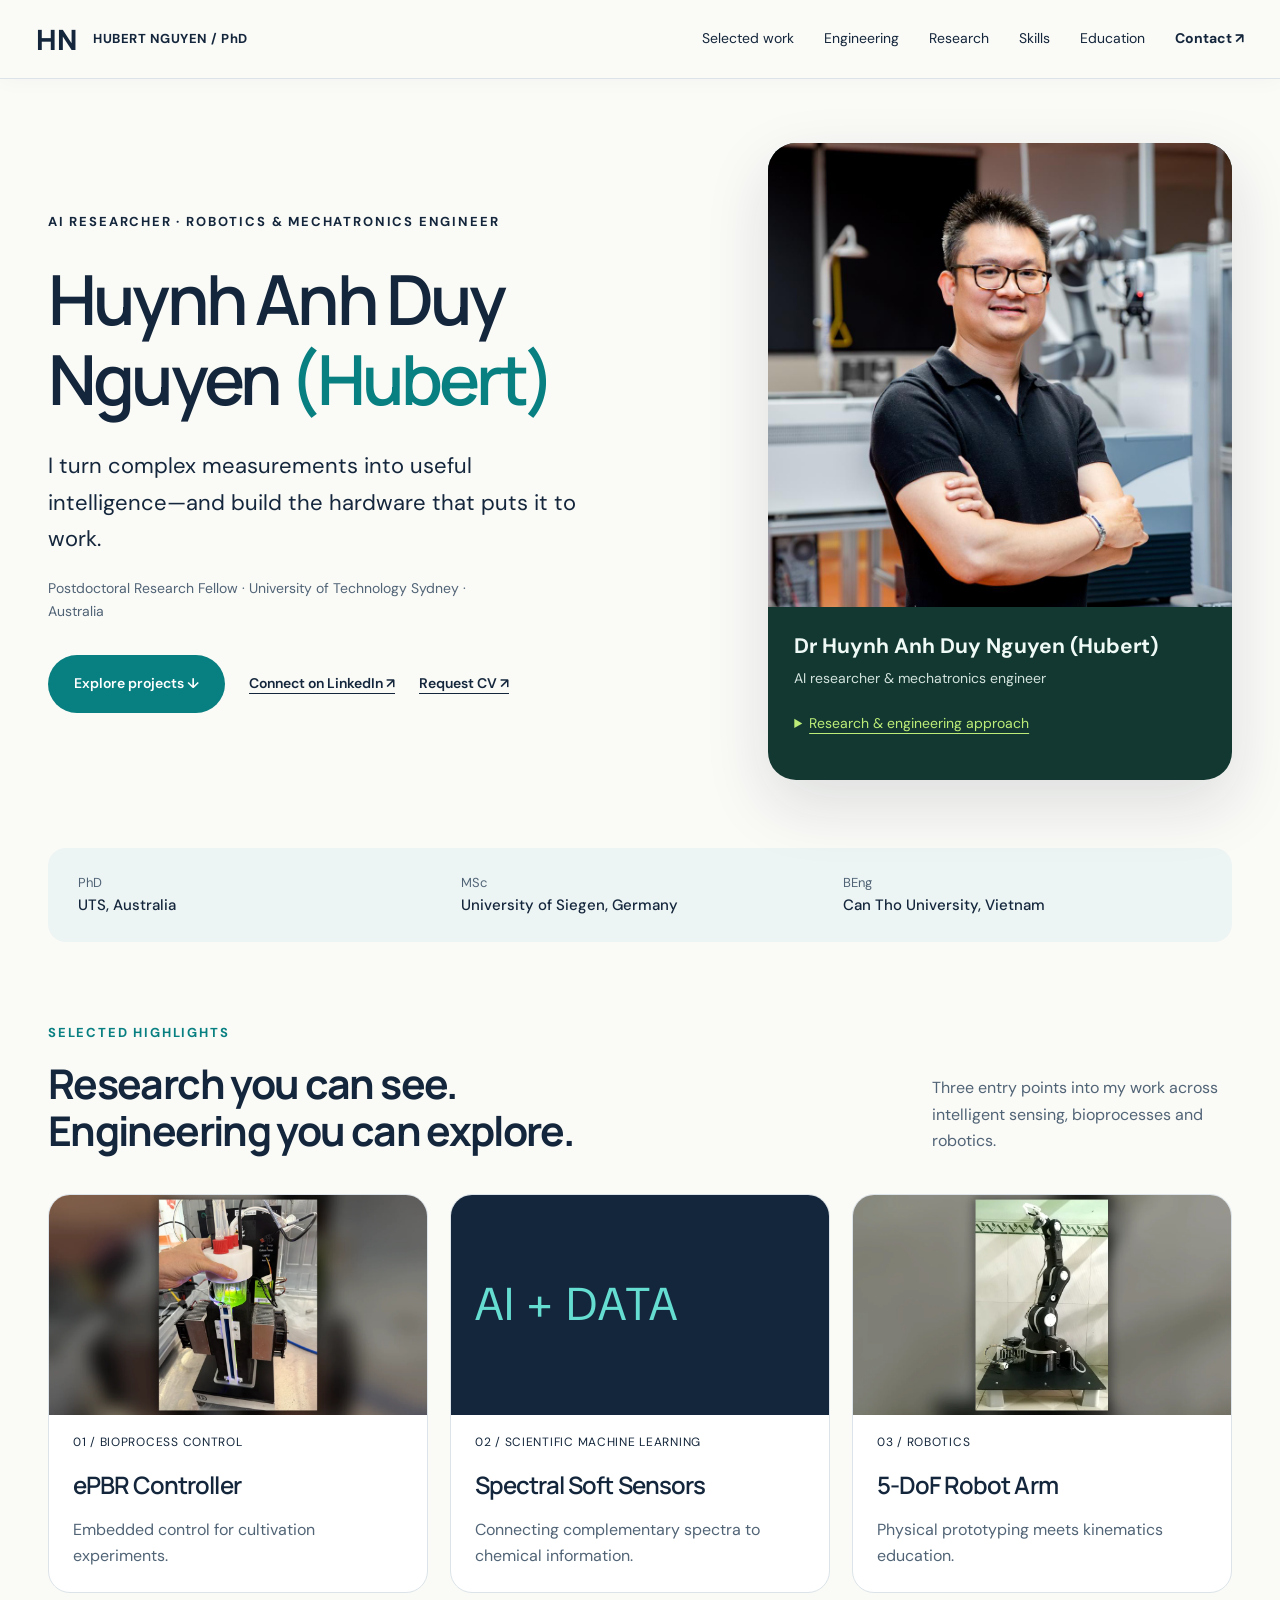
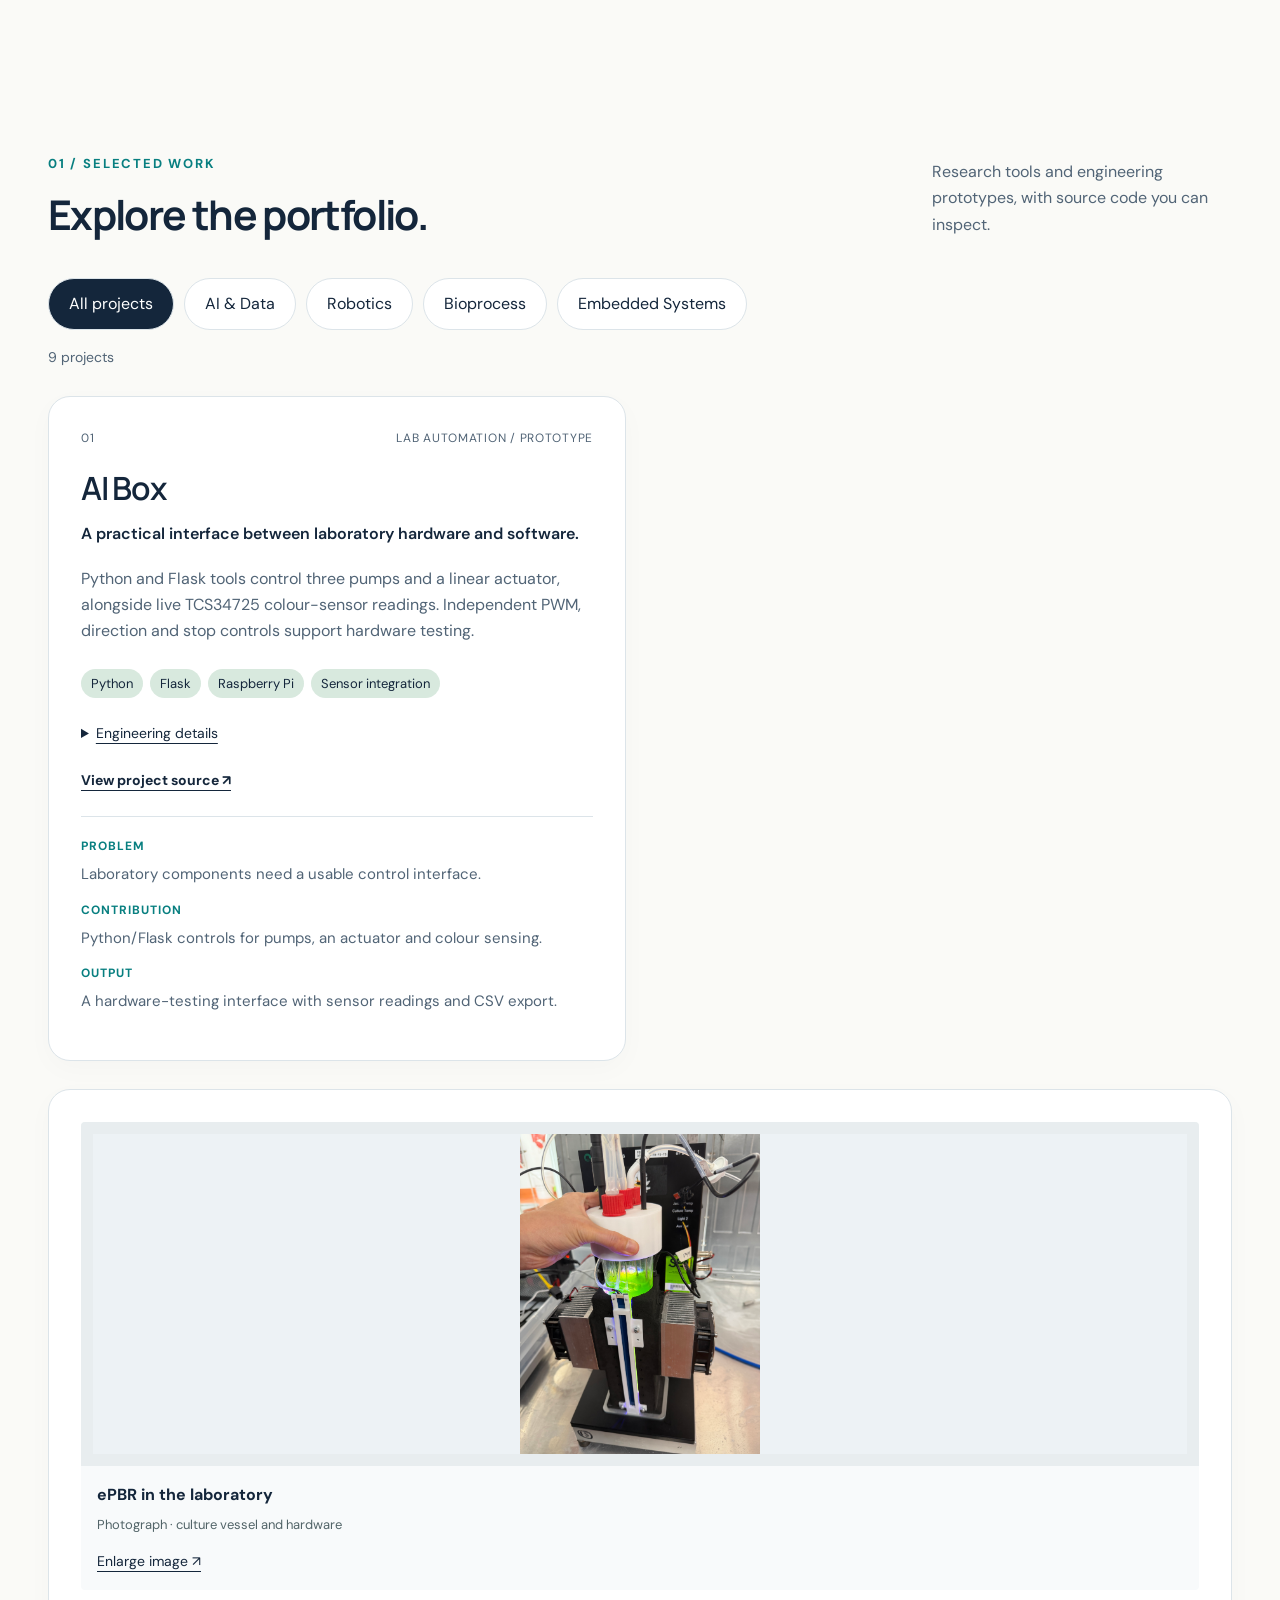
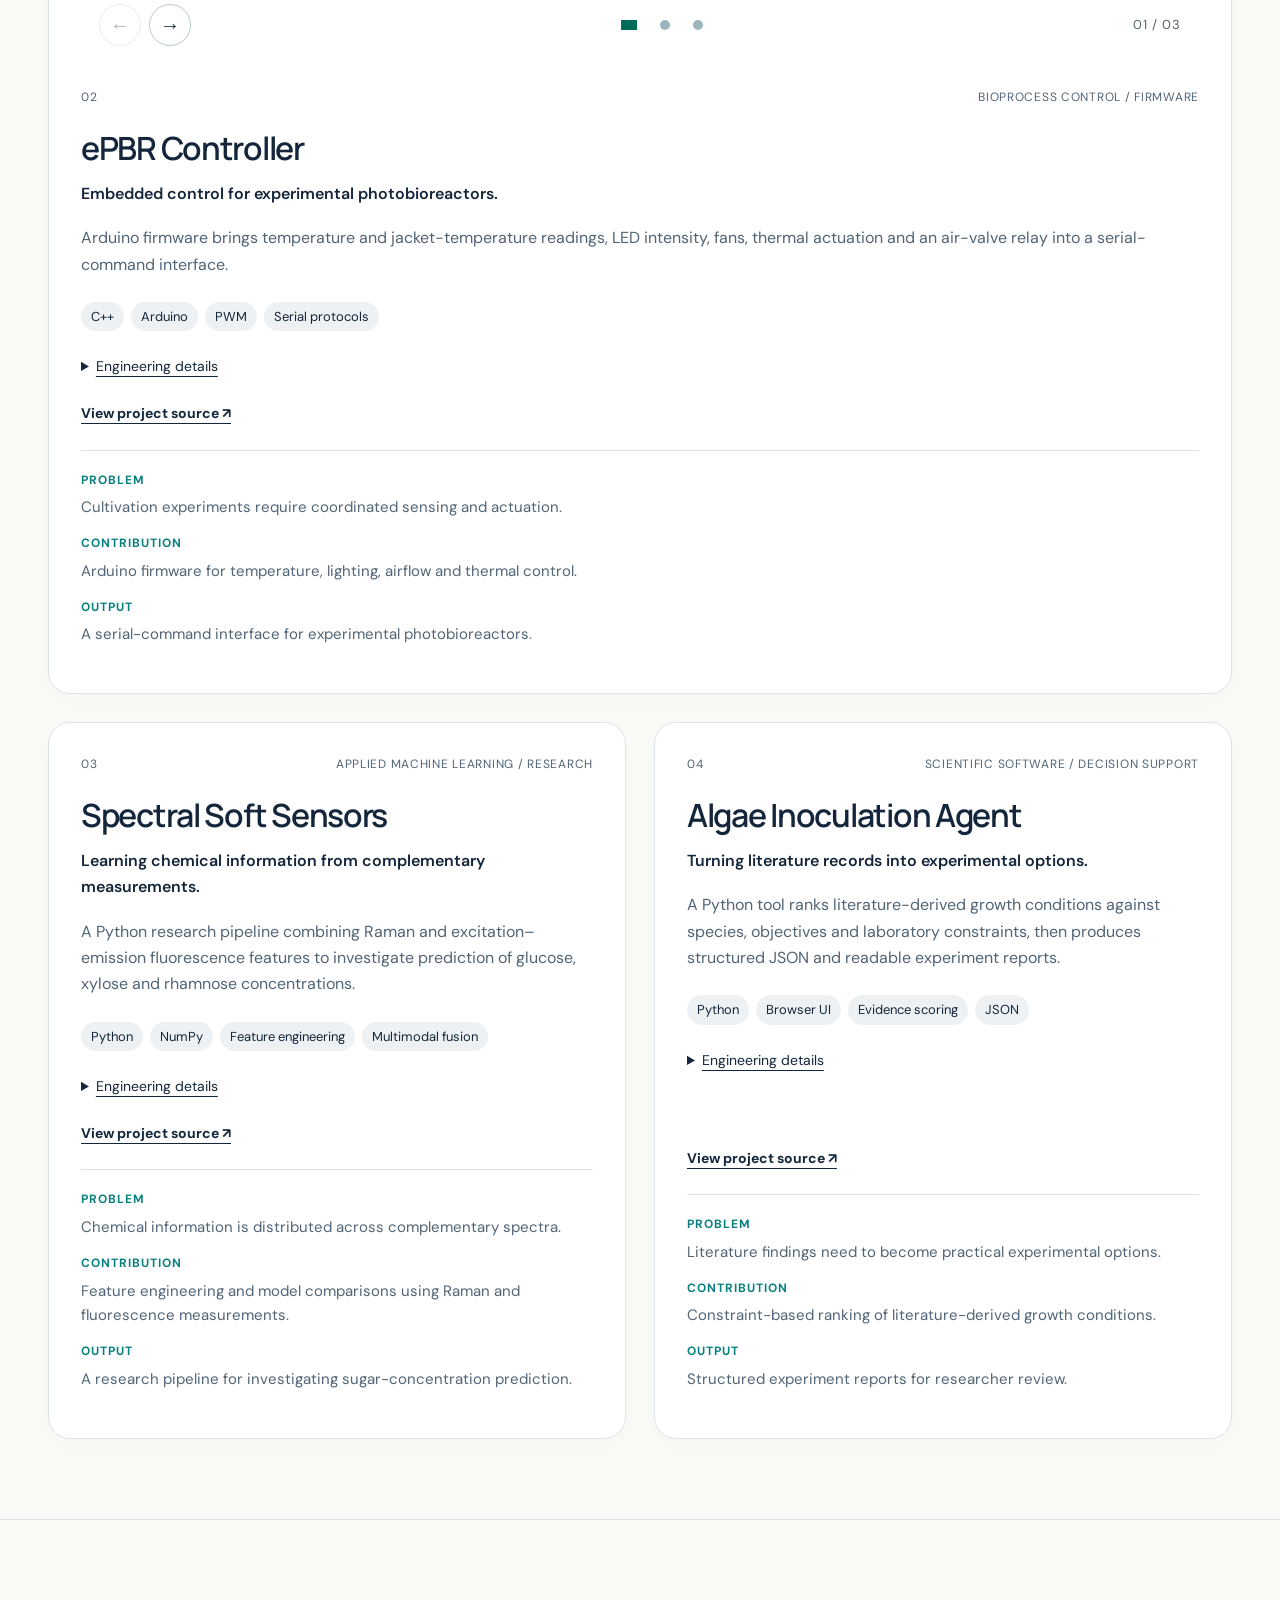
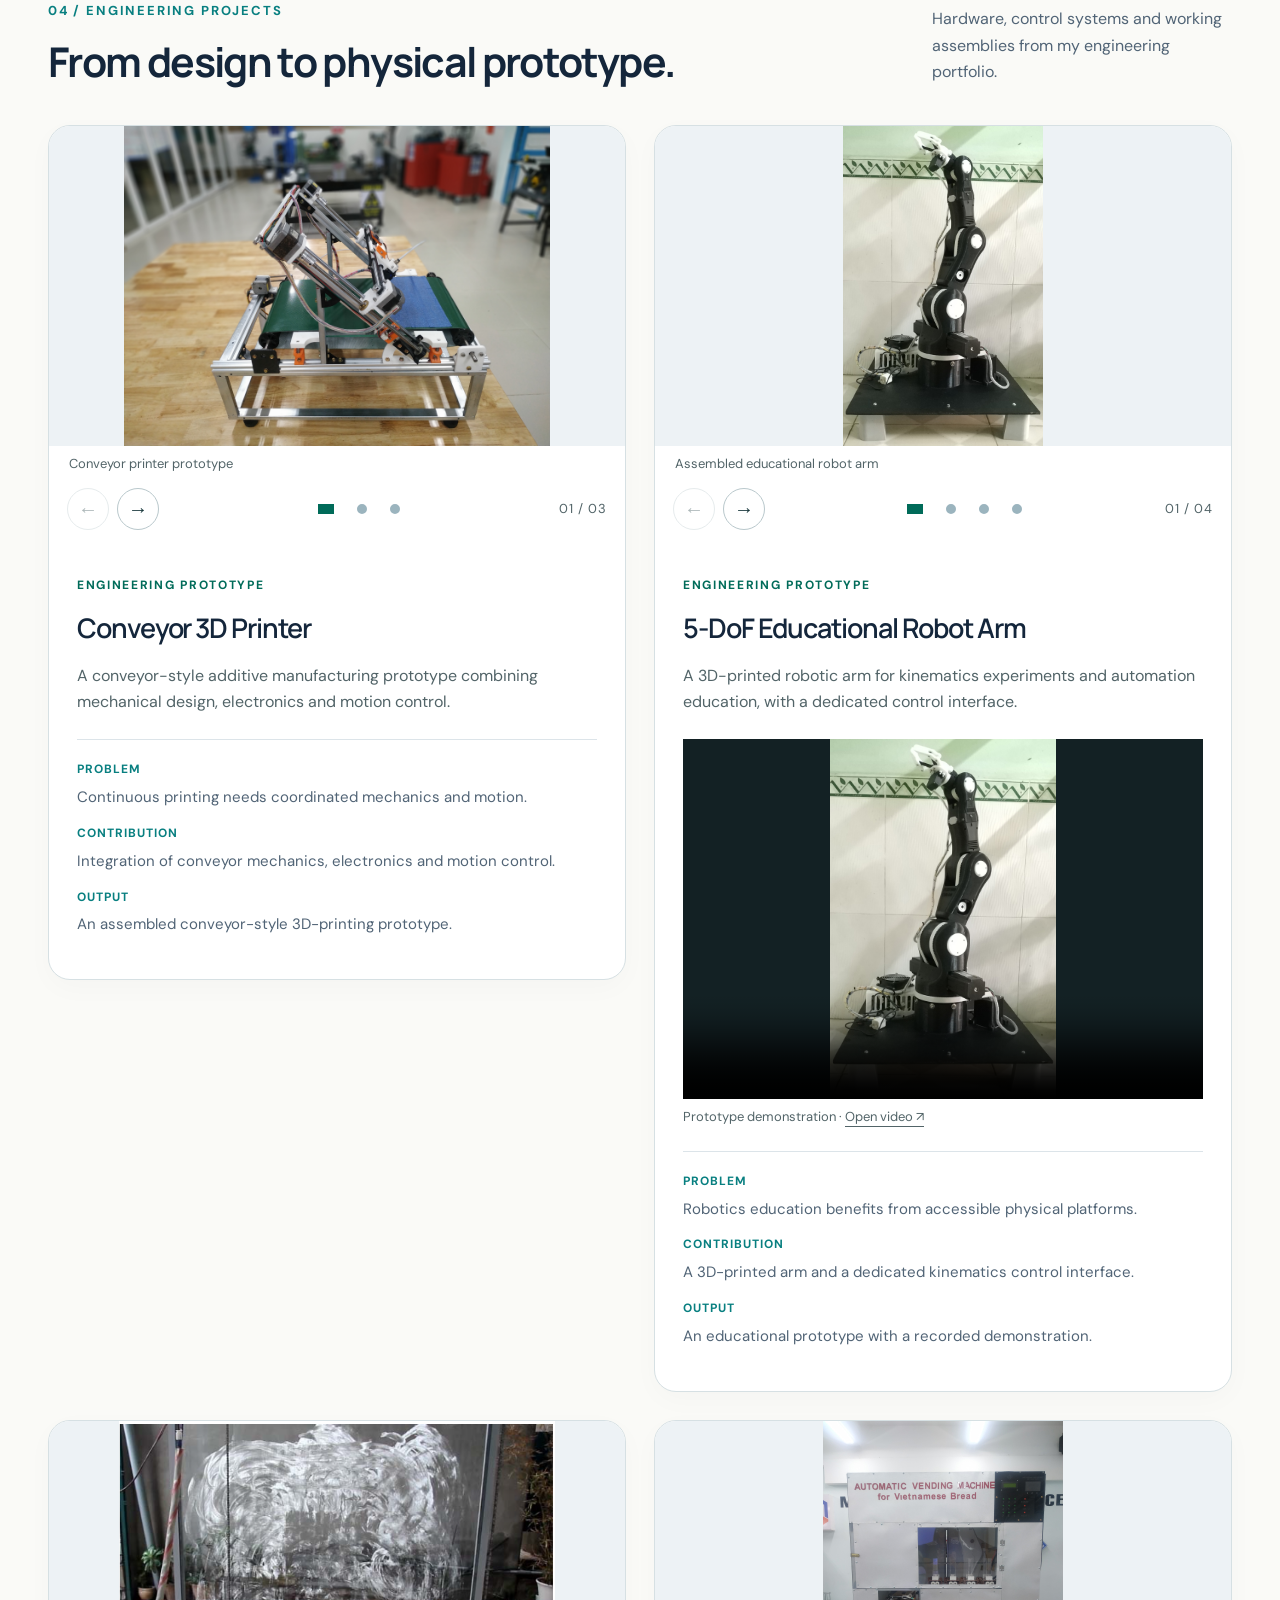
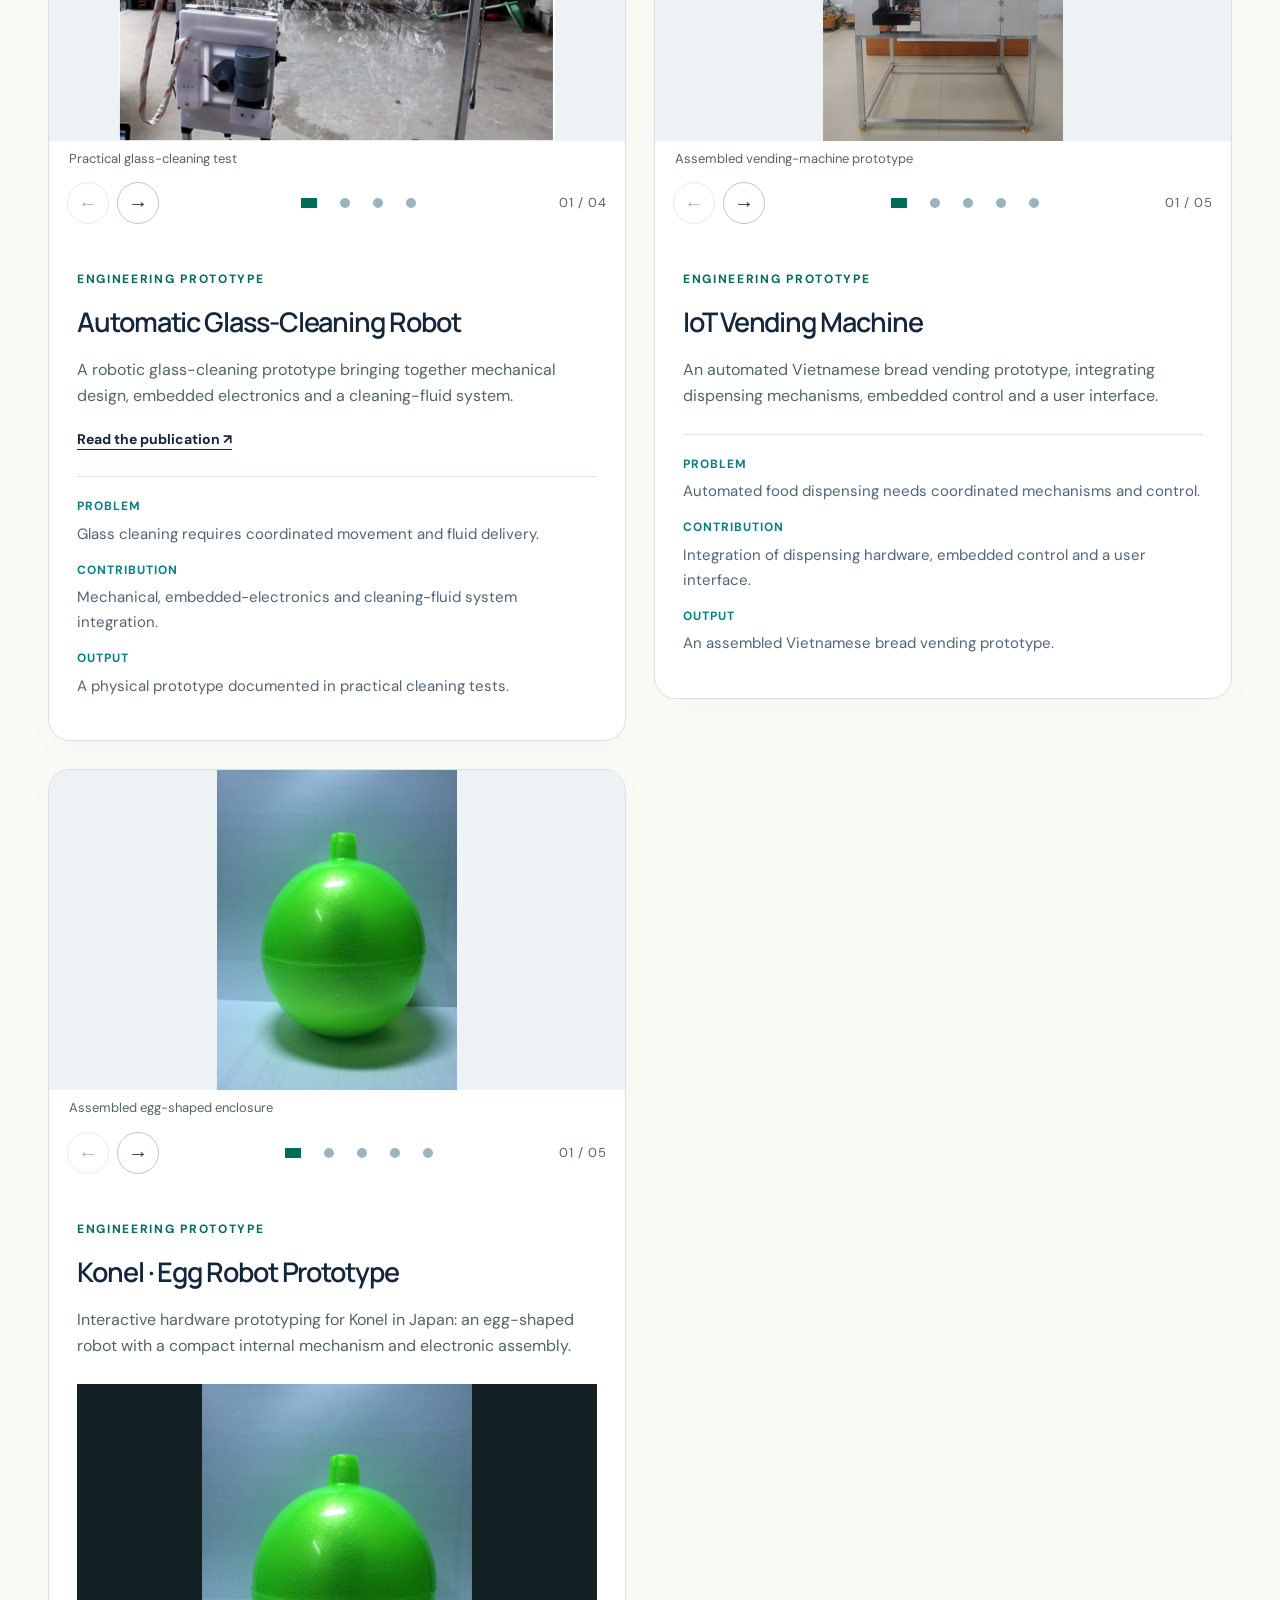
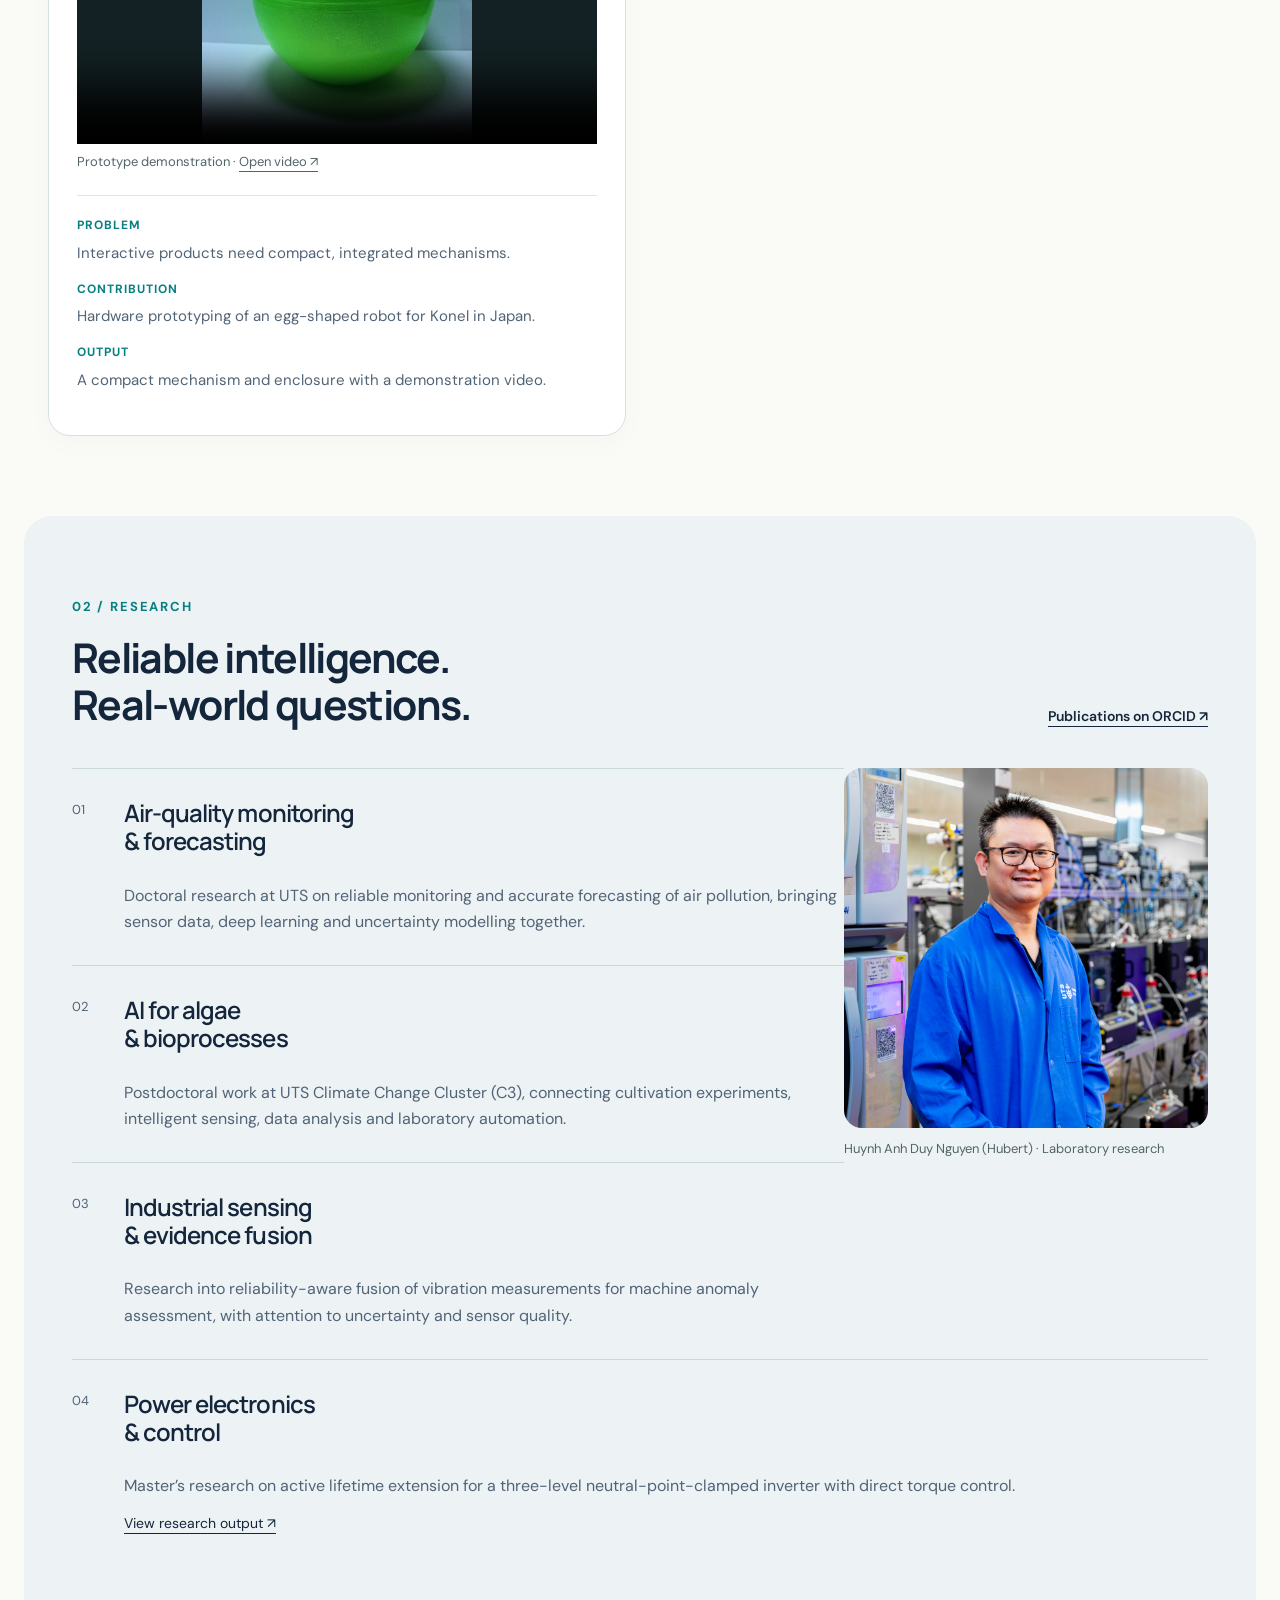
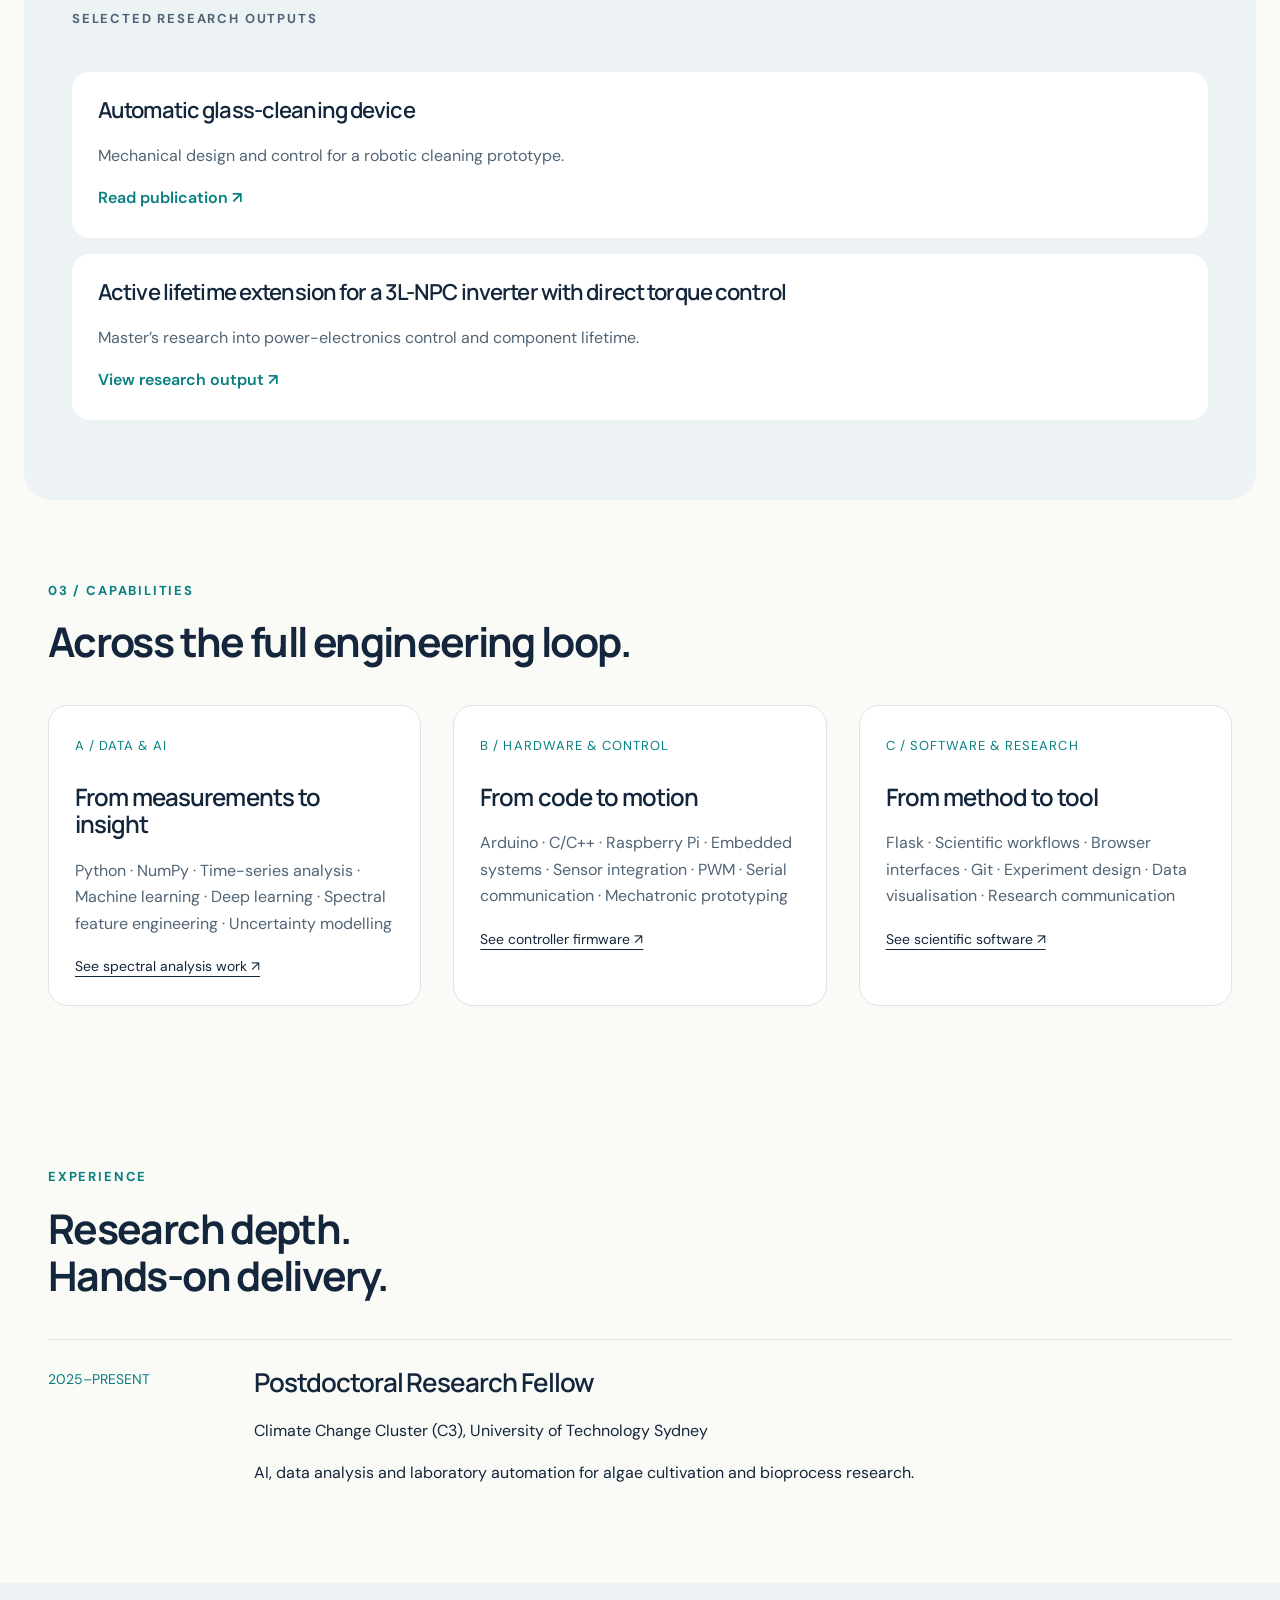
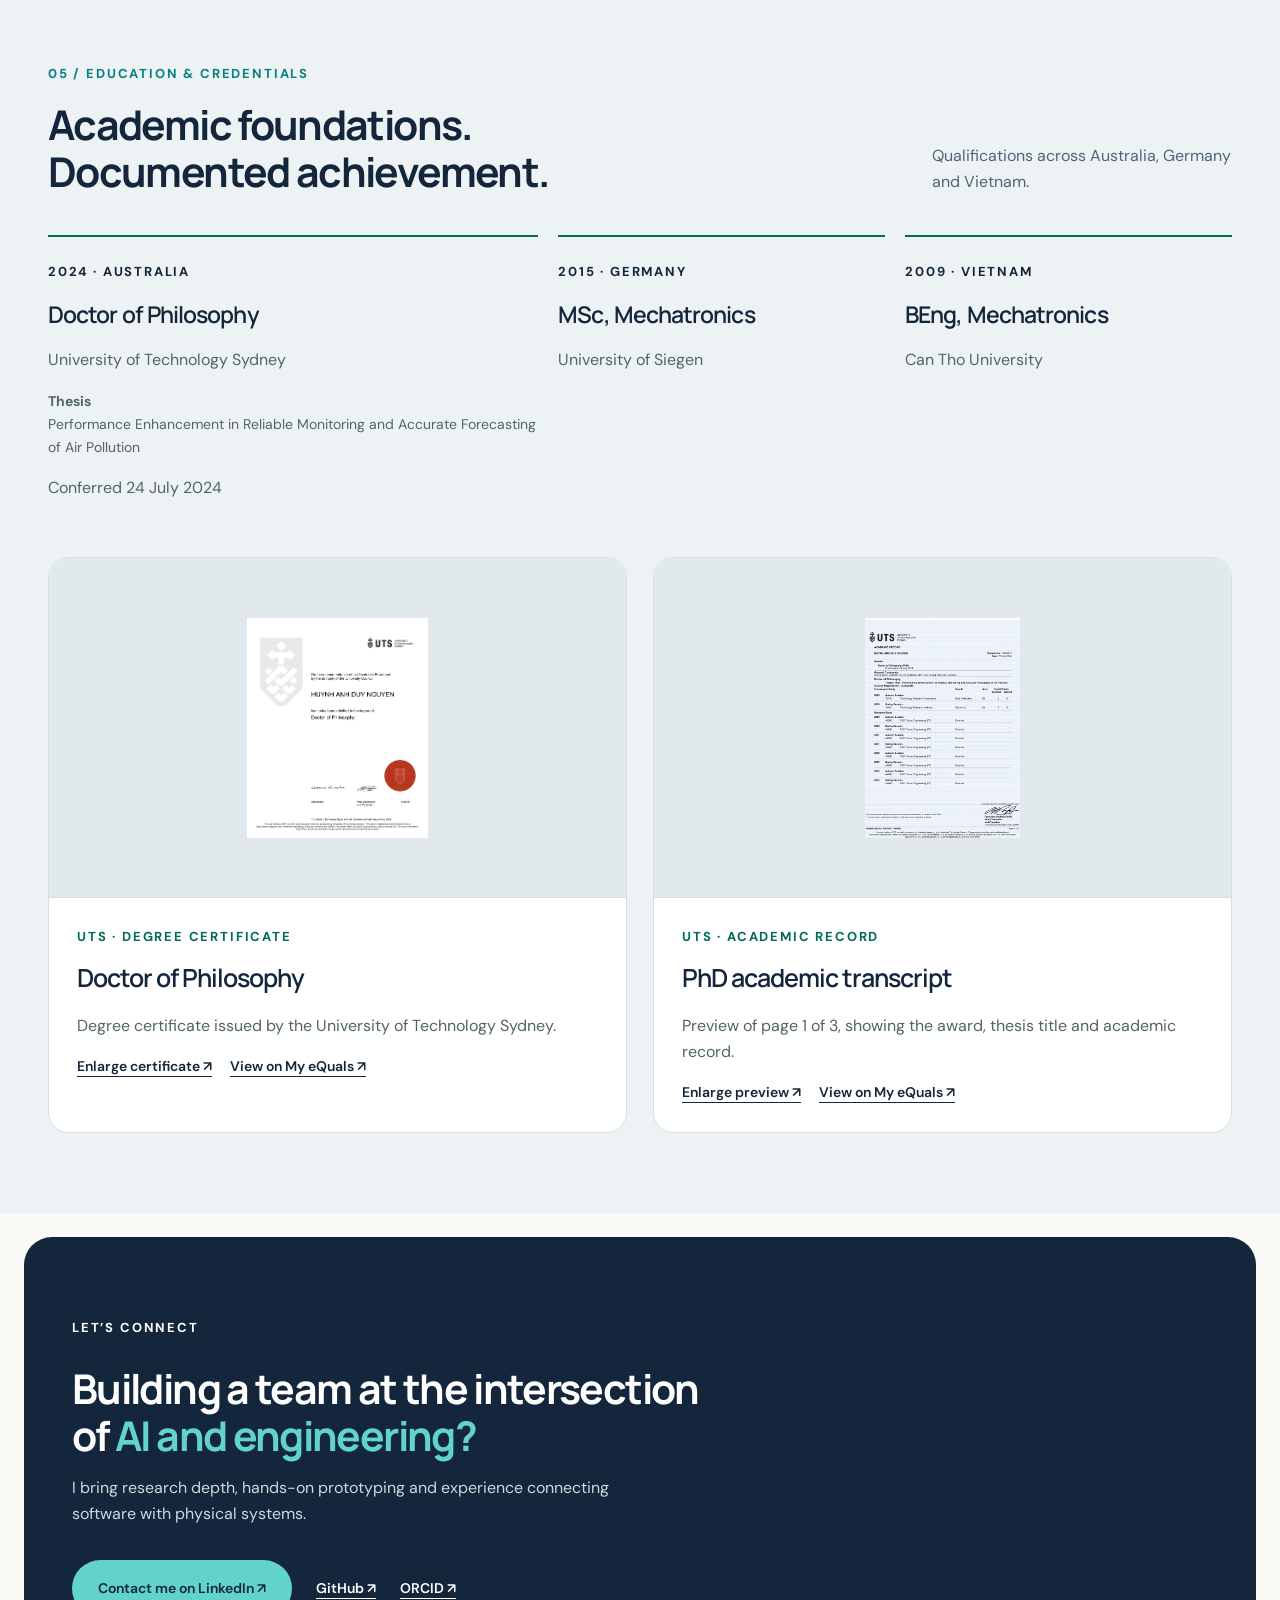
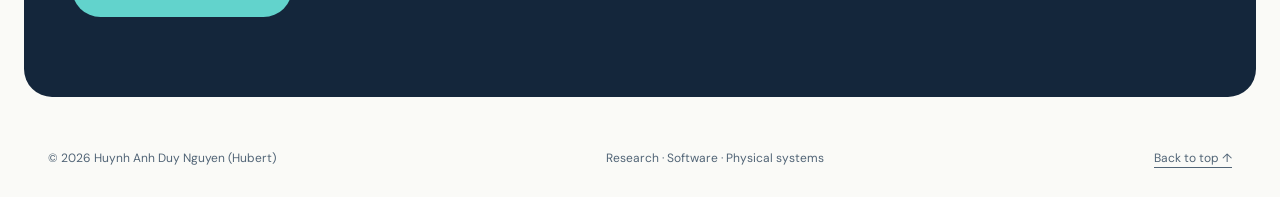
==== commit 92c563e6: "Modernize portfolio with featured work, filters and image previews" ====
--- a/index.html
+++ b/index.html
@@ -1,18 +1,19 @@
-<!doctype html>
+<!DOCTYPE html>
+
 <html lang="en">
 <head>
-<meta charset="utf-8">
-<meta name="viewport" content="width=device-width, initial-scale=1">
-<title>Dr Huynh Anh Duy Nguyen (Hubert) | AI, Research & Mechatronics</title>
-<meta name="description" content="Dr Huynh Anh Duy Nguyen (Hubert) — applied AI, scientific software, embedded systems and mechatronics. Explore research and engineering projects.">
-<link rel="stylesheet" href="styles.css">
+<meta charset="utf-8"/>
+<meta content="width=device-width, initial-scale=1" name="viewport"/>
+<title>Dr Huynh Anh Duy Nguyen (Hubert) | AI, Research &amp; Mechatronics</title>
+<meta content="Dr Huynh Anh Duy Nguyen (Hubert) — applied AI, scientific software, embedded systems and mechatronics. Explore research and engineering projects." name="description"/>
+<link href="styles.css" rel="stylesheet"/>
 </head>
 <body>
 <a class="skip" href="#main">Skip to content</a>
 <header>
-<a class="brand" href="#">HN<span>Huynh Anh Duy Nguyen (Hubert), PhD</span>
-</a>
-<nav aria-label="Main navigation">
+<a class="brand" href="#">HN<span>HUBERT NGUYEN / PhD</span>
+</a>
+<button aria-controls="main-nav" aria-expanded="false" class="menu-toggle">Menu</button><nav aria-label="Main navigation" id="main-nav">
 <a href="#work">Selected work</a>
 <a href="#hardware">Engineering</a>
 <a href="#research">Research</a>
@@ -24,25 +25,23 @@
 <main id="main">
 <section class="hero">
 <div>
-<p class="eyebrow">APPLIED AI · MECHATRONICS · SCIENTIFIC SOFTWARE</p>
-<h1>From research<br>to systems<br>that <em>work.</em>
-</h1>
-<p class="intro">I’m Dr Huynh Anh Duy Nguyen (Hubert), an engineer and researcher connecting machine learning, intelligent sensing and physical automation.</p>
+<p class="eyebrow">AI RESEARCHER · ROBOTICS &amp; MECHATRONICS ENGINEER</p>
+<h1>Huynh Anh Duy<br/>Nguyen <em>(Hubert)</em></h1>
+<p class="intro">I turn complex measurements into useful intelligence—and build the hardware that puts it to work.</p>
 <p class="location">Postdoctoral Research Fellow · University of Technology Sydney · Australia</p>
 <div class="actions">
-<a class="button" href="#work">Explore my work <span>↓</span>
-</a>
+<a class="button" href="#work">Explore projects ↓</a>
 <a class="text-link" href="https://www.linkedin.com/in/huynh-anh-duy-nguyen/">Connect on LinkedIn ↗</a>
-</div>
+<a class="text-link" href="mailto:nhaduy1987@gmail.com?subject=CV%20request">Request CV ↗</a></div>
 </div>
 <aside class="hero-aside portrait-aside">
-<img class="profile-portrait" src="images/duy-nguyen-portrait.jpg" width="1024" height="1024" alt="Dr Huynh Anh Duy Nguyen (Hubert) standing in a robotics laboratory" fetchpriority="high">
+<img alt="Dr Huynh Anh Duy Nguyen (Hubert) standing in a robotics laboratory" class="profile-portrait" fetchpriority="high" height="1024" src="images/duy-nguyen-portrait.jpg" width="1024"/>
 <div class="portrait-caption">
 <strong>Dr Huynh Anh Duy Nguyen (Hubert)</strong>
-<span>AI researcher & mechatronics engineer</span>
+<span>AI researcher &amp; mechatronics engineer</span>
 </div>
 <details class="portrait-approach">
-<summary>Research & engineering approach</summary>
+<summary>Research &amp; engineering approach</summary>
 <p class="eyebrow">RESEARCH ↔ ENGINEERING</p>
 <div class="discipline">
 <span>01 / UNDERSTAND</span>
@@ -71,16 +70,16 @@
 <span>BEng <strong>Can Tho University, Vietnam</strong>
 </span>
 </div>
-<section id="work">
+<section class="featured-overview"><div class="section-head"><div><p class="eyebrow">SELECTED HIGHLIGHTS</p><h2>Research you can see.<br/>Engineering you can explore.</h2></div><p>Three entry points into my work across intelligent sensing, bioprocesses and robotics.</p></div><div class="highlight-grid"><a href="#epbr"><img alt="ePBR laboratory system" src="images/thumbnails/epbr.webp"/><span>01 / BIOPROCESS CONTROL</span><h3>ePBR Controller</h3><p>Embedded control for cultivation experiments.</p></a><a href="#project-2"><span class="highlight-type">AI + DATA</span><span>02 / SCIENTIFIC MACHINE LEARNING</span><h3>Spectral Soft Sensors</h3><p>Connecting complementary spectra to chemical information.</p></a><a href="#educational-robot-arm"><img alt="Educational robotic arm" src="images/thumbnails/educational-robot-arm.webp"/><span>03 / ROBOTICS</span><h3>5-DoF Robot Arm</h3><p>Physical prototyping meets kinematics education.</p></a></div></section><section id="work">
 <div class="section-head">
 <div>
 <p class="eyebrow">01 / SELECTED WORK</p>
-<h2>Software meets the real world.</h2>
+<h2>Explore the portfolio.</h2>
 </div>
 <p>Research tools and engineering prototypes, with source code you can inspect.</p>
 </div>
-<div class="projects">
-<article class="project featured">
+<div aria-label="Filter projects" class="project-filters" role="group"><button aria-pressed="true" data-filter="all" type="button">All projects</button><button aria-pressed="false" data-filter="ai" type="button">AI &amp; Data</button><button aria-pressed="false" data-filter="robotics" type="button">Robotics</button><button aria-pressed="false" data-filter="bioprocess" type="button">Bioprocess</button><button aria-pressed="false" data-filter="embedded" type="button">Embedded Systems</button></div><p aria-live="polite" class="filter-count"></p><div class="projects">
+<article class="project featured" data-category="bioprocess embedded" id="project-0">
 <div class="project-top">
 <span>01</span>
 <span>LAB AUTOMATION / PROTOTYPE</span>
@@ -99,15 +98,44 @@
 <p>The repository includes dry-run operation when the MotorKit driver is unavailable, standalone sensor tests and CSV export. Hardware validation and calibration are part of the prototype workflow.</p>
 </details>
 <a class="project-link" href="https://github.com/nhaduy99/AI_box">View project source ↗</a>
-</article>
-<article class="project epbr-project" id="epbr">
+<dl class="project-story"><div><dt>Problem</dt><dd>Laboratory components need a usable control interface.</dd></div><div><dt>Contribution</dt><dd>Python/Flask controls for pumps, an actuator and colour sensing.</dd></div><div><dt>Output</dt><dd>A hardware-testing interface with sensor readings and CSV export.</dd></div></dl></article>
+<article class="project epbr-project" data-category="bioprocess embedded" id="epbr"><div aria-label="ePBR project gallery" class="epbr-gallery">
+<figure>
+<a aria-label="Enlarge ePBR in the laboratory" href="images/epbr/laboratory.jpg" rel="noopener" target="_blank">
+<img alt="Photograph of the ePBR culture vessel, tubing and surrounding hardware in the laboratory" decoding="async" loading="lazy" src="images/epbr/laboratory.jpg"/>
+</a>
+<figcaption>
+<strong>ePBR in the laboratory</strong>
+<span>Photograph · culture vessel and hardware</span>
+<a href="images/epbr/laboratory.jpg" rel="noopener" target="_blank">Enlarge image ↗</a>
+</figcaption>
+</figure>
+<figure>
+<a aria-label="Enlarge Single-unit illustration" href="images/epbr/unit-illustration.png" rel="noopener" target="_blank">
+<img alt="Illustration of a single ePBR unit with an illuminated culture vessel" decoding="async" loading="lazy" src="images/epbr/unit-illustration.png"/>
+</a>
+<figcaption>
+<strong>Single-unit illustration</strong>
+<span>Illustration · ePBR arrangement</span>
+<a href="images/epbr/unit-illustration.png" rel="noopener" target="_blank">Enlarge image ↗</a>
+</figcaption>
+</figure>
+<figure>
+<a aria-label="Enlarge Array layout visualisation" href="images/epbr/array-visualisation.png" rel="noopener" target="_blank">
+<img alt="Visualisation of multiple ePBR units arranged on shelves with laboratory instruments" decoding="async" loading="lazy" src="images/epbr/array-visualisation.png"/>
+</a>
+<figcaption>
+<strong>Array layout visualisation</strong>
+<span>Visualisation · multi-reactor arrangement</span>
+<a href="images/epbr/array-visualisation.png" rel="noopener" target="_blank">Enlarge image ↗</a>
+</figcaption>
+</figure>
+</div>
 <div class="project-top">
 <span>02</span>
 <span>BIOPROCESS CONTROL / FIRMWARE</span>
 </div>
-<a class="epbr-thumbnail" href="images/epbr/laboratory.jpg" target="_blank" rel="noopener" aria-label="Enlarge ePBR project photograph">
-<img src="images/thumbnails/epbr.webp" alt="ePBR photobioreactor with an illuminated green culture in the laboratory" loading="lazy" decoding="async">
-</a>
+
 <h3>ePBR Controller</h3>
 <p class="project-lead">Embedded control for experimental photobioreactors.</p>
 <p>Arduino firmware brings temperature and jacket-temperature readings, LED intensity, fans, thermal actuation and an air-valve relay into a serial-command interface.</p>
@@ -117,48 +145,17 @@
 <span>PWM</span>
 <span>Serial protocols</span>
 </div>
-<details class="epbr-gallery-toggle">
-<summary>View all 3 project images</summary>
-<div class="epbr-gallery" aria-label="ePBR project gallery">
-<figure>
-<a href="images/epbr/laboratory.jpg" target="_blank" rel="noopener" aria-label="Enlarge ePBR in the laboratory">
-<img src="images/epbr/laboratory.jpg" alt="Photograph of the ePBR culture vessel, tubing and surrounding hardware in the laboratory" loading="lazy" decoding="async">
-</a>
-<figcaption>
-<strong>ePBR in the laboratory</strong>
-<span>Photograph · culture vessel and hardware</span>
-<a href="images/epbr/laboratory.jpg" target="_blank" rel="noopener">Enlarge image ↗</a>
-</figcaption>
-</figure>
-<figure>
-<a href="images/epbr/unit-illustration.png" target="_blank" rel="noopener" aria-label="Enlarge Single-unit illustration">
-<img src="images/epbr/unit-illustration.png" alt="Illustration of a single ePBR unit with an illuminated culture vessel" loading="lazy" decoding="async">
-</a>
-<figcaption>
-<strong>Single-unit illustration</strong>
-<span>Illustration · ePBR arrangement</span>
-<a href="images/epbr/unit-illustration.png" target="_blank" rel="noopener">Enlarge image ↗</a>
-</figcaption>
-</figure>
-<figure>
-<a href="images/epbr/array-visualisation.png" target="_blank" rel="noopener" aria-label="Enlarge Array layout visualisation">
-<img src="images/epbr/array-visualisation.png" alt="Visualisation of multiple ePBR units arranged on shelves with laboratory instruments" loading="lazy" decoding="async">
-</a>
-<figcaption>
-<strong>Array layout visualisation</strong>
-<span>Visualisation · multi-reactor arrangement</span>
-<a href="images/epbr/array-visualisation.png" target="_blank" rel="noopener">Enlarge image ↗</a>
-</figcaption>
-</figure>
-</div>
-</details>
+
+
+
+
 <details>
 <summary>Engineering details</summary>
 <p>Includes bounded command parsing, immediate and newline-terminated commands, and initial output states. Temperature conversion uses a configurable calibration model that must be calibrated for the actual hardware.</p>
 </details>
 <a class="project-link" href="https://github.com/nhaduy99/ePBR">View project source ↗</a>
-</article>
-<article class="project">
+<dl class="project-story"><div><dt>Problem</dt><dd>Cultivation experiments require coordinated sensing and actuation.</dd></div><div><dt>Contribution</dt><dd>Arduino firmware for temperature, lighting, airflow and thermal control.</dd></div><div><dt>Output</dt><dd>A serial-command interface for experimental photobioreactors.</dd></div></dl></article>
+<article class="project" data-category="ai bioprocess" id="project-2">
 <div class="project-top">
 <span>03</span>
 <span>APPLIED MACHINE LEARNING / RESEARCH</span>
@@ -177,8 +174,8 @@
 <p>Code supports modality merging, interpretable and full-spectrum feature sets, target parsing and model comparisons. This is research code; predictive performance depends on the dataset and validation design.</p>
 </details>
 <a class="project-link" href="https://github.com/nhaduy99/Soft_sesor_glucose">View project source ↗</a>
-</article>
-<article class="project">
+<dl class="project-story"><div><dt>Problem</dt><dd>Chemical information is distributed across complementary spectra.</dd></div><div><dt>Contribution</dt><dd>Feature engineering and model comparisons using Raman and fluorescence measurements.</dd></div><div><dt>Output</dt><dd>A research pipeline for investigating sugar-concentration prediction.</dd></div></dl></article>
+<article class="project" data-category="ai bioprocess" id="project-3">
 <div class="project-top">
 <span>04</span>
 <span>SCIENTIFIC SOFTWARE / DECISION SUPPORT</span>
@@ -197,73 +194,7 @@
 <p>Includes an interactive interface and optional Google Drive PDF import. The scoring engine consumes literature records; it does not independently search the literature, and extracted records require review.</p>
 </details>
 <a class="project-link" href="https://github.com/nhaduy99/Auto_literature">View project source ↗</a>
-</article>
-</div>
-</section>
-<section id="research" class="research">
-<div class="section-head">
-<div>
-<p class="eyebrow">02 / RESEARCH</p>
-<h2>Reliable intelligence.<br>Real-world questions.</h2>
-</div>
-<a class="text-link" href="https://orcid.org/0000-0002-9315-0176">Publications on ORCID ↗</a>
-</div>
-<figure class="research-photo">
-<a href="images/duy-nguyen-laboratory.jpg" target="_blank" rel="noopener">
-<img src="images/duy-nguyen-laboratory.jpg" alt="Huynh Anh Duy Nguyen (Hubert) in a blue UTS laboratory coat beside research equipment" loading="lazy" decoding="async">
-</a>
-<figcaption>Huynh Anh Duy Nguyen (Hubert) · Laboratory research</figcaption>
-</figure>
-<div class="research-row">
-<span>01</span>
-<h3>Air-quality monitoring<br>& forecasting</h3>
-<p>Doctoral research at UTS on reliable monitoring and accurate forecasting of air pollution, bringing sensor data, deep learning and uncertainty modelling together.</p>
-</div>
-<div class="research-row">
-<span>02</span>
-<h3>AI for algae<br>& bioprocesses</h3>
-<p>Postdoctoral work at UTS Climate Change Cluster (C3), connecting cultivation experiments, intelligent sensing, data analysis and laboratory automation.</p>
-</div>
-<div class="research-row">
-<span>03</span>
-<h3>Industrial sensing<br>& evidence fusion</h3>
-<p>Research into reliability-aware fusion of vibration measurements for machine anomaly assessment, with attention to uncertainty and sensor quality.</p>
-</div>
-<div class="research-row">
-<span>04</span>
-<h3>Power electronics<br>& control</h3>
-<div>
-<p>Master’s research on active lifetime extension for a three-level neutral-point-clamped inverter with direct torque control.</p>
-<a href="https://www.researchgate.net/publication/281741496_Active_Lifetime_Extension_for_a_3L-NPC_Inverter_with_Direct_Torque_Control">View research output ↗</a>
-</div>
-</div>
-</section>
-<section id="skills">
-<div class="section-head">
-<div>
-<p class="eyebrow">03 / CAPABILITIES</p>
-<h2>Across the full engineering loop.</h2>
-</div>
-</div>
-<div class="skills-grid">
-<div>
-<span class="skill-no">A / DATA & AI</span>
-<h3>From measurements to insight</h3>
-<p>Python · NumPy · Time-series analysis · Machine learning · Deep learning · Spectral feature engineering · Uncertainty modelling</p>
-<a href="https://github.com/nhaduy99/Soft_sesor_glucose">See spectral analysis work ↗</a>
-</div>
-<div>
-<span class="skill-no">B / HARDWARE & CONTROL</span>
-<h3>From code to motion</h3>
-<p>Arduino · C/C++ · Raspberry Pi · Embedded systems · Sensor integration · PWM · Serial communication · Mechatronic prototyping</p>
-<a href="https://github.com/nhaduy99/ePBR">See controller firmware ↗</a>
-</div>
-<div>
-<span class="skill-no">C / SOFTWARE & RESEARCH</span>
-<h3>From method to tool</h3>
-<p>Flask · Scientific workflows · Browser interfaces · Git · Experiment design · Data visualisation · Research communication</p>
-<a href="https://github.com/nhaduy99/Auto_literature">See scientific software ↗</a>
-</div>
+<dl class="project-story"><div><dt>Problem</dt><dd>Literature findings need to become practical experimental options.</dd></div><div><dt>Contribution</dt><dd>Constraint-based ranking of literature-derived growth conditions.</dd></div><div><dt>Output</dt><dd>Structured experiment reports for researcher review.</dd></div></dl></article>
 </div>
 </section>
 <section class="background engineering-background" id="hardware">
@@ -275,227 +206,283 @@
 <p>Hardware, control systems and working assemblies from my engineering portfolio.</p>
 </div>
 <div class="hardware-grid">
-<article class="hardware-card" id="conveyor-3d-printer">
-<a class="hardware-thumb" href="images/projects/media-0.jpg" target="_blank" rel="noopener" aria-label="Enlarge Conveyor 3D Printer photograph">
-<img src="images/thumbnails/conveyor-3d-printer.webp" alt="Conveyor printer prototype" loading="lazy" decoding="async">
-</a>
+<article class="hardware-card" data-category="robotics embedded" id="conveyor-3d-printer"><div class="hardware-gallery">
+<figure>
+<a href="images/projects/media-0.jpg" rel="noopener" target="_blank">
+<img alt="Conveyor printer prototype" decoding="async" loading="lazy" src="images/projects/media-0.jpg"/>
+</a>
+<figcaption>Conveyor printer prototype</figcaption>
+</figure>
+<figure>
+<a href="images/projects/media-1.jpg" rel="noopener" target="_blank">
+<img alt="Print head and conveyor assembly" decoding="async" loading="lazy" src="images/projects/media-1.jpg"/>
+</a>
+<figcaption>Print head and conveyor assembly</figcaption>
+</figure>
+<figure>
+<a href="images/projects/media-2.jpg" rel="noopener" target="_blank">
+<img alt="Mechanical design rendering" decoding="async" loading="lazy" src="images/projects/media-2.jpg"/>
+</a>
+<figcaption>Mechanical design rendering</figcaption>
+</figure>
+</div>
+
 <div class="hardware-copy">
 <p class="eyebrow">ENGINEERING PROTOTYPE</p>
 <h3>Conveyor 3D Printer</h3>
 <p>A conveyor-style additive manufacturing prototype combining mechanical design, electronics and motion control.</p>
-<details>
-<summary>View 3 images</summary>
-<div class="hardware-gallery">
-<figure>
-<a href="images/projects/media-0.jpg" target="_blank" rel="noopener">
-<img src="images/projects/media-0.jpg" alt="Conveyor printer prototype" loading="lazy" decoding="async">
-</a>
-<figcaption>Conveyor printer prototype</figcaption>
-</figure>
-<figure>
-<a href="images/projects/media-1.jpg" target="_blank" rel="noopener">
-<img src="images/projects/media-1.jpg" alt="Print head and conveyor assembly" loading="lazy" decoding="async">
-</a>
-<figcaption>Print head and conveyor assembly</figcaption>
-</figure>
-<figure>
-<a href="images/projects/media-2.jpg" target="_blank" rel="noopener">
-<img src="images/projects/media-2.jpg" alt="Mechanical design rendering" loading="lazy" decoding="async">
-</a>
-<figcaption>Mechanical design rendering</figcaption>
-</figure>
-</div>
-</details>
-</div>
-</article>
-<article class="hardware-card" id="educational-robot-arm">
-<a class="hardware-thumb" href="images/projects/media-6.jpg" target="_blank" rel="noopener" aria-label="Enlarge 5-DoF Educational Robot Arm photograph">
-<img src="images/thumbnails/educational-robot-arm.webp" alt="Assembled educational robot arm" loading="lazy" decoding="async">
-</a>
+
+
+
+
+<dl class="project-story"><div><dt>Problem</dt><dd>Continuous printing needs coordinated mechanics and motion.</dd></div><div><dt>Contribution</dt><dd>Integration of conveyor mechanics, electronics and motion control.</dd></div><div><dt>Output</dt><dd>An assembled conveyor-style 3D-printing prototype.</dd></div></dl></div>
+</article>
+<article class="hardware-card" data-category="robotics embedded" id="educational-robot-arm"><div class="hardware-gallery">
+<figure>
+<a href="images/projects/media-6.jpg" rel="noopener" target="_blank">
+<img alt="Assembled educational robot arm" decoding="async" loading="lazy" src="images/projects/media-6.jpg"/>
+</a>
+<figcaption>Assembled educational robot arm</figcaption>
+</figure>
+<figure>
+<a href="images/projects/media-5.jpg" rel="noopener" target="_blank">
+<img alt="Joint, gripper and base detail" decoding="async" loading="lazy" src="images/projects/media-5.jpg"/>
+</a>
+<figcaption>Joint, gripper and base detail</figcaption>
+</figure>
+<figure>
+<a href="images/projects/media-4.jpg" rel="noopener" target="_blank">
+<img alt="Controller and motor-driver assembly" decoding="async" loading="lazy" src="images/projects/media-4.jpg"/>
+</a>
+<figcaption>Controller and motor-driver assembly</figcaption>
+</figure>
+<figure>
+<a href="images/projects/media-3.png" rel="noopener" target="_blank">
+<img alt="Forward-kinematics control interface" decoding="async" loading="lazy" src="images/projects/media-3.png"/>
+</a>
+<figcaption>Forward-kinematics control interface</figcaption>
+</figure>
+</div>
+
 <div class="hardware-copy">
 <p class="eyebrow">ENGINEERING PROTOTYPE</p>
 <h3>5-DoF Educational Robot Arm</h3>
 <p>A 3D-printed robotic arm for kinematics experiments and automation education, with a dedicated control interface.</p>
-<details>
-<summary>View 4 images and video</summary>
-<div class="hardware-gallery">
-<figure>
-<a href="images/projects/media-6.jpg" target="_blank" rel="noopener">
-<img src="images/projects/media-6.jpg" alt="Assembled educational robot arm" loading="lazy" decoding="async">
-</a>
-<figcaption>Assembled educational robot arm</figcaption>
-</figure>
-<figure>
-<a href="images/projects/media-5.jpg" target="_blank" rel="noopener">
-<img src="images/projects/media-5.jpg" alt="Joint, gripper and base detail" loading="lazy" decoding="async">
-</a>
-<figcaption>Joint, gripper and base detail</figcaption>
-</figure>
-<figure>
-<a href="images/projects/media-4.jpg" target="_blank" rel="noopener">
-<img src="images/projects/media-4.jpg" alt="Controller and motor-driver assembly" loading="lazy" decoding="async">
-</a>
-<figcaption>Controller and motor-driver assembly</figcaption>
-</figure>
-<figure>
-<a href="images/projects/media-3.png" target="_blank" rel="noopener">
-<img src="images/projects/media-3.png" alt="Forward-kinematics control interface" loading="lazy" decoding="async">
-</a>
-<figcaption>Forward-kinematics control interface</figcaption>
-</figure>
-</div>
+
+
+
 <figure class="hardware-video">
-<video controls playsinline preload="none" poster="images/projects/media-6.jpg" aria-label="5-DoF Educational Robot Arm demonstration video">
-<source src="images/projects/media-7.mp4" type="video/mp4">Your browser does not support embedded video.</video>
-<figcaption>Prototype demonstration · <a href="images/projects/media-7.mp4" target="_blank" rel="noopener">Open video ↗</a>
+<video aria-label="5-DoF Educational Robot Arm demonstration video" controls="" playsinline="" poster="images/projects/media-6.jpg" preload="none">
+<source src="images/projects/media-7.mp4" type="video/mp4"/>Your browser does not support embedded video.</video>
+<figcaption>Prototype demonstration · <a href="images/projects/media-7.mp4" rel="noopener" target="_blank">Open video ↗</a>
 </figcaption>
 </figure>
-</details>
-</div>
-</article>
-<article class="hardware-card" id="glass-cleaning-robot">
-<a class="hardware-thumb" href="images/projects/media-11.png" target="_blank" rel="noopener" aria-label="Enlarge Automatic Glass-Cleaning Robot photograph">
-<img src="images/thumbnails/glass-cleaning-robot.webp" alt="Practical glass-cleaning test" loading="lazy" decoding="async">
-</a>
+
+<dl class="project-story"><div><dt>Problem</dt><dd>Robotics education benefits from accessible physical platforms.</dd></div><div><dt>Contribution</dt><dd>A 3D-printed arm and a dedicated kinematics control interface.</dd></div><div><dt>Output</dt><dd>An educational prototype with a recorded demonstration.</dd></div></dl></div>
+</article>
+<article class="hardware-card" data-category="robotics embedded" id="glass-cleaning-robot"><div class="hardware-gallery">
+<figure>
+<a href="images/projects/media-11.png" rel="noopener" target="_blank">
+<img alt="Practical glass-cleaning test" decoding="async" loading="lazy" src="images/projects/media-11.png"/>
+</a>
+<figcaption>Practical glass-cleaning test</figcaption>
+</figure>
+<figure>
+<a href="images/projects/media-8.png" rel="noopener" target="_blank">
+<img alt="Mechanical layout and force diagram" decoding="async" loading="lazy" src="images/projects/media-8.png"/>
+</a>
+<figcaption>Mechanical layout and force diagram</figcaption>
+</figure>
+<figure>
+<a href="images/projects/media-9.png" rel="noopener" target="_blank">
+<img alt="Embedded electronics and wiring" decoding="async" loading="lazy" src="images/projects/media-9.png"/>
+</a>
+<figcaption>Embedded electronics and wiring</figcaption>
+</figure>
+<figure>
+<a href="images/projects/media-10.png" rel="noopener" target="_blank">
+<img alt="Cleaning-fluid system diagram" decoding="async" loading="lazy" src="images/projects/media-10.png"/>
+</a>
+<figcaption>Cleaning-fluid system diagram</figcaption>
+</figure>
+</div>
+
 <div class="hardware-copy">
 <p class="eyebrow">ENGINEERING PROTOTYPE</p>
 <h3>Automatic Glass-Cleaning Robot</h3>
 <p>A robotic glass-cleaning prototype bringing together mechanical design, embedded electronics and a cleaning-fluid system.</p>
-<details>
-<summary>View 4 images</summary>
-<div class="hardware-gallery">
-<figure>
-<a href="images/projects/media-11.png" target="_blank" rel="noopener">
-<img src="images/projects/media-11.png" alt="Practical glass-cleaning test" loading="lazy" decoding="async">
-</a>
-<figcaption>Practical glass-cleaning test</figcaption>
-</figure>
-<figure>
-<a href="images/projects/media-8.png" target="_blank" rel="noopener">
-<img src="images/projects/media-8.png" alt="Mechanical layout and force diagram" loading="lazy" decoding="async">
-</a>
-<figcaption>Mechanical layout and force diagram</figcaption>
-</figure>
-<figure>
-<a href="images/projects/media-9.png" target="_blank" rel="noopener">
-<img src="images/projects/media-9.png" alt="Embedded electronics and wiring" loading="lazy" decoding="async">
-</a>
-<figcaption>Embedded electronics and wiring</figcaption>
-</figure>
-<figure>
-<a href="images/projects/media-10.png" target="_blank" rel="noopener">
-<img src="images/projects/media-10.png" alt="Cleaning-fluid system diagram" loading="lazy" decoding="async">
-</a>
-<figcaption>Cleaning-fluid system diagram</figcaption>
-</figure>
-</div>
-</details>
+
+
+
+
 <a class="project-link" href="https://ctujs.ctu.edu.vn/index.php/ctujs/article/view/128/128">Read the publication ↗</a>
-</div>
-</article>
-<article class="hardware-card" id="iot-vending-machine">
-<a class="hardware-thumb" href="images/projects/media-16.jpg" target="_blank" rel="noopener" aria-label="Enlarge IoT Vending Machine photograph">
-<img src="images/thumbnails/iot-vending-machine.webp" alt="Assembled vending-machine prototype" loading="lazy" decoding="async">
-</a>
+<dl class="project-story"><div><dt>Problem</dt><dd>Glass cleaning requires coordinated movement and fluid delivery.</dd></div><div><dt>Contribution</dt><dd>Mechanical, embedded-electronics and cleaning-fluid system integration.</dd></div><div><dt>Output</dt><dd>A physical prototype documented in practical cleaning tests.</dd></div></dl></div>
+</article>
+<article class="hardware-card" data-category="embedded" id="iot-vending-machine"><div class="hardware-gallery">
+<figure>
+<a href="images/projects/media-16.jpg" rel="noopener" target="_blank">
+<img alt="Assembled vending-machine prototype" decoding="async" loading="lazy" src="images/projects/media-16.jpg"/>
+</a>
+<figcaption>Assembled vending-machine prototype</figcaption>
+</figure>
+<figure>
+<a href="images/projects/media-12.jpg" rel="noopener" target="_blank">
+<img alt="Dispensing channels during assembly" decoding="async" loading="lazy" src="images/projects/media-12.jpg"/>
+</a>
+<figcaption>Dispensing channels during assembly</figcaption>
+</figure>
+<figure>
+<a href="images/projects/media-13.jpg" rel="noopener" target="_blank">
+<img alt="Control cabinet and motor drivers" decoding="async" loading="lazy" src="images/projects/media-13.jpg"/>
+</a>
+<figcaption>Control cabinet and motor drivers</figcaption>
+</figure>
+<figure>
+<a href="images/projects/media-14.jpg" rel="noopener" target="_blank">
+<img alt="Cutting and transfer mechanism" decoding="async" loading="lazy" src="images/projects/media-14.jpg"/>
+</a>
+<figcaption>Cutting and transfer mechanism</figcaption>
+</figure>
+<figure>
+<a href="images/projects/media-15.jpg" rel="noopener" target="_blank">
+<img alt="Enclosed dispensing channels" decoding="async" loading="lazy" src="images/projects/media-15.jpg"/>
+</a>
+<figcaption>Enclosed dispensing channels</figcaption>
+</figure>
+</div>
+
 <div class="hardware-copy">
 <p class="eyebrow">ENGINEERING PROTOTYPE</p>
 <h3>IoT Vending Machine</h3>
 <p>An automated Vietnamese bread vending prototype, integrating dispensing mechanisms, embedded control and a user interface.</p>
-<details>
-<summary>View 5 images</summary>
-<div class="hardware-gallery">
-<figure>
-<a href="images/projects/media-16.jpg" target="_blank" rel="noopener">
-<img src="images/projects/media-16.jpg" alt="Assembled vending-machine prototype" loading="lazy" decoding="async">
-</a>
-<figcaption>Assembled vending-machine prototype</figcaption>
-</figure>
-<figure>
-<a href="images/projects/media-12.jpg" target="_blank" rel="noopener">
-<img src="images/projects/media-12.jpg" alt="Dispensing channels during assembly" loading="lazy" decoding="async">
-</a>
-<figcaption>Dispensing channels during assembly</figcaption>
-</figure>
-<figure>
-<a href="images/projects/media-13.jpg" target="_blank" rel="noopener">
-<img src="images/projects/media-13.jpg" alt="Control cabinet and motor drivers" loading="lazy" decoding="async">
-</a>
-<figcaption>Control cabinet and motor drivers</figcaption>
-</figure>
-<figure>
-<a href="images/projects/media-14.jpg" target="_blank" rel="noopener">
-<img src="images/projects/media-14.jpg" alt="Cutting and transfer mechanism" loading="lazy" decoding="async">
-</a>
-<figcaption>Cutting and transfer mechanism</figcaption>
-</figure>
-<figure>
-<a href="images/projects/media-15.jpg" target="_blank" rel="noopener">
-<img src="images/projects/media-15.jpg" alt="Enclosed dispensing channels" loading="lazy" decoding="async">
-</a>
-<figcaption>Enclosed dispensing channels</figcaption>
-</figure>
-</div>
-</details>
-</div>
-</article>
-<article class="hardware-card" id="konel-prototypes">
-<a class="hardware-thumb" href="images/projects/media-17.jpg" target="_blank" rel="noopener" aria-label="Enlarge Konel · Egg Robot Prototype photograph">
-<img src="images/thumbnails/konel-egg-robot.webp" alt="Assembled egg-shaped enclosure" loading="lazy" decoding="async">
-</a>
+
+
+
+
+<dl class="project-story"><div><dt>Problem</dt><dd>Automated food dispensing needs coordinated mechanisms and control.</dd></div><div><dt>Contribution</dt><dd>Integration of dispensing hardware, embedded control and a user interface.</dd></div><div><dt>Output</dt><dd>An assembled Vietnamese bread vending prototype.</dd></div></dl></div>
+</article>
+<article class="hardware-card" data-category="robotics embedded" id="konel-prototypes"><div class="hardware-gallery">
+<figure>
+<a href="images/projects/media-18.jpg" rel="noopener" target="_blank">
+<img alt="Assembled egg-shaped enclosure" decoding="async" loading="lazy" src="images/projects/media-18.jpg"/>
+</a>
+<figcaption>Assembled egg-shaped enclosure</figcaption>
+</figure>
+<figure>
+<a href="images/projects/media-17.jpg" rel="noopener" target="_blank">
+<img alt="Internal mechanism and electronics" decoding="async" loading="lazy" src="images/projects/media-17.jpg"/>
+</a>
+<figcaption>Internal mechanism and electronics</figcaption>
+</figure>
+<figure>
+<a href="images/projects/media-20.jpg" rel="noopener" target="_blank">
+<img alt="Open enclosure, side view" decoding="async" loading="lazy" src="images/projects/media-20.jpg"/>
+</a>
+<figcaption>Open enclosure, side view</figcaption>
+</figure>
+<figure>
+<a href="images/projects/media-21.jpg" rel="noopener" target="_blank">
+<img alt="Enclosure profile" decoding="async" loading="lazy" src="images/projects/media-21.jpg"/>
+</a>
+<figcaption>Enclosure profile</figcaption>
+</figure>
+<figure>
+<a href="images/projects/media-22.jpg" rel="noopener" target="_blank">
+<img alt="Internal assembly detail" decoding="async" loading="lazy" src="images/projects/media-22.jpg"/>
+</a>
+<figcaption>Internal assembly detail</figcaption>
+</figure>
+</div>
+
 <div class="hardware-copy">
 <p class="eyebrow">ENGINEERING PROTOTYPE</p>
 <h3>Konel · Egg Robot Prototype</h3>
 <p>Interactive hardware prototyping for Konel in Japan: an egg-shaped robot with a compact internal mechanism and electronic assembly.</p>
-<details>
-<summary>View 5 images and video</summary>
-<div class="hardware-gallery">
-<figure>
-<a href="images/projects/media-18.jpg" target="_blank" rel="noopener">
-<img src="images/projects/media-18.jpg" alt="Assembled egg-shaped enclosure" loading="lazy" decoding="async">
-</a>
-<figcaption>Assembled egg-shaped enclosure</figcaption>
-</figure>
-<figure>
-<a href="images/projects/media-17.jpg" target="_blank" rel="noopener">
-<img src="images/projects/media-17.jpg" alt="Internal mechanism and electronics" loading="lazy" decoding="async">
-</a>
-<figcaption>Internal mechanism and electronics</figcaption>
-</figure>
-<figure>
-<a href="images/projects/media-20.jpg" target="_blank" rel="noopener">
-<img src="images/projects/media-20.jpg" alt="Open enclosure, side view" loading="lazy" decoding="async">
-</a>
-<figcaption>Open enclosure, side view</figcaption>
-</figure>
-<figure>
-<a href="images/projects/media-21.jpg" target="_blank" rel="noopener">
-<img src="images/projects/media-21.jpg" alt="Enclosure profile" loading="lazy" decoding="async">
-</a>
-<figcaption>Enclosure profile</figcaption>
-</figure>
-<figure>
-<a href="images/projects/media-22.jpg" target="_blank" rel="noopener">
-<img src="images/projects/media-22.jpg" alt="Internal assembly detail" loading="lazy" decoding="async">
-</a>
-<figcaption>Internal assembly detail</figcaption>
-</figure>
-</div>
+
+
+
 <figure class="hardware-video">
-<video controls playsinline preload="none" poster="images/projects/media-18.jpg" aria-label="Konel · Egg Robot Prototype demonstration video">
-<source src="images/projects/media-19.mp4" type="video/mp4">Your browser does not support embedded video.</video>
-<figcaption>Prototype demonstration · <a href="images/projects/media-19.mp4" target="_blank" rel="noopener">Open video ↗</a>
+<video aria-label="Konel · Egg Robot Prototype demonstration video" controls="" playsinline="" poster="images/projects/media-18.jpg" preload="none">
+<source src="images/projects/media-19.mp4" type="video/mp4"/>Your browser does not support embedded video.</video>
+<figcaption>Prototype demonstration · <a href="images/projects/media-19.mp4" rel="noopener" target="_blank">Open video ↗</a>
 </figcaption>
 </figure>
-</details>
-</div>
-</article>
+
+<dl class="project-story"><div><dt>Problem</dt><dd>Interactive products need compact, integrated mechanisms.</dd></div><div><dt>Contribution</dt><dd>Hardware prototyping of an egg-shaped robot for Konel in Japan.</dd></div><div><dt>Output</dt><dd>A compact mechanism and enclosure with a demonstration video.</dd></div></dl></div>
+</article>
+</div>
+</section><section class="research" id="research">
+<div class="section-head">
+<div>
+<p class="eyebrow">02 / RESEARCH</p>
+<h2>Reliable intelligence.<br/>Real-world questions.</h2>
+</div>
+<a class="text-link" href="https://orcid.org/0000-0002-9315-0176">Publications on ORCID ↗</a>
+</div>
+<figure class="research-photo">
+<a href="images/duy-nguyen-laboratory.jpg" rel="noopener" target="_blank">
+<img alt="Huynh Anh Duy Nguyen (Hubert) in a blue UTS laboratory coat beside research equipment" decoding="async" loading="lazy" src="images/duy-nguyen-laboratory.jpg"/>
+</a>
+<figcaption>Huynh Anh Duy Nguyen (Hubert) · Laboratory research</figcaption>
+</figure>
+<div class="research-row">
+<span>01</span>
+<h3>Air-quality monitoring<br/>&amp; forecasting</h3>
+<p>Doctoral research at UTS on reliable monitoring and accurate forecasting of air pollution, bringing sensor data, deep learning and uncertainty modelling together.</p>
+</div>
+<div class="research-row">
+<span>02</span>
+<h3>AI for algae<br/>&amp; bioprocesses</h3>
+<p>Postdoctoral work at UTS Climate Change Cluster (C3), connecting cultivation experiments, intelligent sensing, data analysis and laboratory automation.</p>
+</div>
+<div class="research-row">
+<span>03</span>
+<h3>Industrial sensing<br/>&amp; evidence fusion</h3>
+<p>Research into reliability-aware fusion of vibration measurements for machine anomaly assessment, with attention to uncertainty and sensor quality.</p>
+</div>
+<div class="research-row">
+<span>04</span>
+<h3>Power electronics<br/>&amp; control</h3>
+<div>
+<p>Master’s research on active lifetime extension for a three-level neutral-point-clamped inverter with direct torque control.</p>
+<a href="https://www.researchgate.net/publication/281741496_Active_Lifetime_Extension_for_a_3L-NPC_Inverter_with_Direct_Torque_Control">View research output ↗</a>
+</div>
+</div>
+<div class="publication-list"><p class="eyebrow">SELECTED RESEARCH OUTPUTS</p><a href="https://ctujs.ctu.edu.vn/index.php/ctujs/article/view/128/128"><h3>Automatic glass-cleaning device</h3><p>Mechanical design and control for a robotic cleaning prototype.</p><span>Read publication ↗</span></a><a href="https://www.researchgate.net/publication/281741496_Active_Lifetime_Extension_for_a_3L-NPC_Inverter_with_Direct_Torque_Control"><h3>Active lifetime extension for a 3L-NPC inverter with direct torque control</h3><p>Master’s research into power-electronics control and component lifetime.</p><span>View research output ↗</span></a></div></section>
+<section id="skills">
+<div class="section-head">
+<div>
+<p class="eyebrow">03 / CAPABILITIES</p>
+<h2>Across the full engineering loop.</h2>
+</div>
+</div>
+<div class="skills-grid">
+<div>
+<span class="skill-no">A / DATA &amp; AI</span>
+<h3>From measurements to insight</h3>
+<p>Python · NumPy · Time-series analysis · Machine learning · Deep learning · Spectral feature engineering · Uncertainty modelling</p>
+<a href="https://github.com/nhaduy99/Soft_sesor_glucose">See spectral analysis work ↗</a>
+</div>
+<div>
+<span class="skill-no">B / HARDWARE &amp; CONTROL</span>
+<h3>From code to motion</h3>
+<p>Arduino · C/C++ · Raspberry Pi · Embedded systems · Sensor integration · PWM · Serial communication · Mechatronic prototyping</p>
+<a href="https://github.com/nhaduy99/ePBR">See controller firmware ↗</a>
+</div>
+<div>
+<span class="skill-no">C / SOFTWARE &amp; RESEARCH</span>
+<h3>From method to tool</h3>
+<p>Flask · Scientific workflows · Browser interfaces · Git · Experiment design · Data visualisation · Research communication</p>
+<a href="https://github.com/nhaduy99/Auto_literature">See scientific software ↗</a>
+</div>
 </div>
 </section>
-<section id="education" class="credentials-section">
+
+<section id="experience"><div class="section-head"><div><p class="eyebrow">EXPERIENCE</p><h2>Research depth.<br/>Hands-on delivery.</h2></div></div><div class="experience-row"><span>2025–PRESENT</span><div><h3>Postdoctoral Research Fellow</h3><p>Climate Change Cluster (C3), University of Technology Sydney</p><p>AI, data analysis and laboratory automation for algae cultivation and bioprocess research.</p></div></div></section><section class="credentials-section" id="education">
 <div class="section-head">
 <div>
-<p class="eyebrow">05 / EDUCATION & CREDENTIALS</p>
-<h2>Academic foundations.<br>Documented achievement.</h2>
+<p class="eyebrow">05 / EDUCATION &amp; CREDENTIALS</p>
+<h2>Academic foundations.<br/>Documented achievement.</h2>
 </div>
 <p>Qualifications across Australia, Germany and Vietnam.</p>
 </div>
@@ -506,7 +493,7 @@
 <p>University of Technology Sydney</p>
 <p class="thesis">
 <strong>Thesis</strong>
-<br>Performance Enhancement in Reliable Monitoring and Accurate Forecasting of Air Pollution</p>
+<br/>Performance Enhancement in Reliable Monitoring and Accurate Forecasting of Air Pollution</p>
 <p>Conferred 24 July 2024</p>
 </div>
 <div>
@@ -522,38 +509,38 @@
 </div>
 <div class="document-grid">
 <article class="document-card">
-<a class="document-preview" href="documents/phd-degree-thumb.png" target="_blank" rel="noopener" aria-label="Open PhD certificate image in a new tab">
-<img src="documents/phd-degree-thumb.png" alt="UTS Doctor of Philosophy certificate awarded to Huynh Anh Duy Nguyen" loading="lazy" decoding="async">
+<a aria-label="Open PhD certificate image in a new tab" class="document-preview" href="documents/phd-degree-thumb.png" rel="noopener" target="_blank">
+<img alt="UTS Doctor of Philosophy certificate awarded to Huynh Anh Duy Nguyen" decoding="async" loading="lazy" src="documents/phd-degree-thumb.png"/>
 </a>
 <div class="document-copy">
 <p class="eyebrow">UTS · DEGREE CERTIFICATE</p>
 <h3>Doctor of Philosophy</h3>
 <p>Degree certificate issued by the University of Technology Sydney.</p>
 <div class="document-actions">
-<a href="documents/phd-degree-thumb.png" target="_blank" rel="noopener">Enlarge certificate ↗</a>
-<a href="https://www.myequals.net/sharelink/47f5192d-c208-47cd-b918-d063cb0cd93b/10cf573e-aa4d-4d7d-a2df-19e355aeccc7" target="_blank" rel="noopener">View on My eQuals ↗</a>
+<a href="documents/phd-degree-thumb.png" rel="noopener" target="_blank">Enlarge certificate ↗</a>
+<a href="https://www.myequals.net/sharelink/47f5192d-c208-47cd-b918-d063cb0cd93b/10cf573e-aa4d-4d7d-a2df-19e355aeccc7" rel="noopener" target="_blank">View on My eQuals ↗</a>
 </div>
 </div>
 </article>
 <article class="document-card">
-<a class="document-preview" href="documents/phd-transcript-thumb.png" target="_blank" rel="noopener" aria-label="Open academic transcript preview in a new tab">
-<img src="documents/phd-transcript-thumb.png" alt="First page of the UTS PhD academic record for Huynh Anh Duy Nguyen" loading="lazy" decoding="async">
+<a aria-label="Open academic transcript preview in a new tab" class="document-preview" href="documents/phd-transcript-thumb.png" rel="noopener" target="_blank">
+<img alt="First page of the UTS PhD academic record for Huynh Anh Duy Nguyen" decoding="async" loading="lazy" src="documents/phd-transcript-thumb.png"/>
 </a>
 <div class="document-copy">
 <p class="eyebrow">UTS · ACADEMIC RECORD</p>
 <h3>PhD academic transcript</h3>
 <p>Preview of page 1 of 3, showing the award, thesis title and academic record.</p>
 <div class="document-actions">
-<a href="documents/phd-transcript-thumb.png" target="_blank" rel="noopener">Enlarge preview ↗</a>
-<a href="https://www.myequals.net/sharelink/3ee51d2b-c804-46a3-a115-05c62a0abe02/3019683a-7740-4ffc-9703-6d9fb0a3a9f3" target="_blank" rel="noopener">View on My eQuals ↗</a>
+<a href="documents/phd-transcript-thumb.png" rel="noopener" target="_blank">Enlarge preview ↗</a>
+<a href="https://www.myequals.net/sharelink/3ee51d2b-c804-46a3-a115-05c62a0abe02/3019683a-7740-4ffc-9703-6d9fb0a3a9f3" rel="noopener" target="_blank">View on My eQuals ↗</a>
 </div>
 </div>
 </article>
 </div>
 </section>
-<section id="contact" class="contact">
+<section class="contact" id="contact">
 <p class="eyebrow">LET’S CONNECT</p>
-<h2>Building a team at the intersection<br>of <em>AI and engineering?</em>
+<h2>Building a team at the intersection<br/>of <em>AI and engineering?</em>
 </h2>
 <p>I bring research depth, hands-on prototyping and experience connecting software with physical systems.</p>
 <div class="actions">
@@ -568,6 +555,6 @@
 <span>Research · Software · Physical systems</span>
 <a href="#">Back to top ↑</a>
 </footer>
-<script src="carousel.js" defer></script>
-</body>
+<script defer="" src="carousel.js"></script>
+<dialog aria-label="Image preview" id="image-dialog"><button aria-label="Close image preview" autofocus="" class="close-dialog" type="button">Close ×</button><img alt=""/><p></p></dialog><script defer="" src="portfolio.js"></script></body>
 </html>
--- a/styles.css
+++ b/styles.css
@@ -233,3 +233,9 @@
 .carousel-dot{width:7px;height:7px;padding:0;border:0;border-radius:50%;background:#b9c8cc;cursor:pointer}
 .carousel-dot[aria-current="true"]{width:22px;border-radius:8px;background:#006b59}
 @media(max-width:650px){.carousel-shell .epbr-gallery img,.carousel-shell .hardware-gallery img{height:240px}}
+/* Contemporary research portfolio */
+:root{--ink:#14263b;--muted:#516476;--paper:#fafaf7;--accent:#087f80;--line:#dce4e9}
+body{font-size:16px}header{position:sticky;top:0;z-index:20;background:rgba(250,250,247,.97);padding:20px 36px;max-width:none;box-shadow:0 2px 20px #14263b08}.brand span{letter-spacing:.04em}.hero{gap:48px;align-items:center;padding-top:64px}.hero h1{font-size:clamp(42px,5.4vw,72px);letter-spacing:-.055em}.hero .eyebrow{line-height:1.8;font-size:13px;max-width:480px}.hero .intro{font-size:22px}.portrait-aside{border-radius:28px;overflow:hidden;box-shadow:0 24px 64px #14263b20}.profile-portrait{object-fit:cover}.button{border-radius:100px;padding:17px 26px;background:var(--accent)}.credentials{background:#edf4f4;border:0;border-radius:18px;padding:24px 30px}.eyebrow,.skill-no{font-size:13px}.tags span{font-size:13px;border-radius:30px}.highlight-grid{display:grid;grid-template-columns:repeat(3,minmax(0,1fr));gap:22px}.highlight-grid>a{display:flex;flex-direction:column;text-decoration:none;background:white;border:1px solid var(--line);border-radius:22px;overflow:hidden;padding-bottom:22px;transition:transform .2s,box-shadow .2s}.highlight-grid>a:hover{transform:translateY(-4px);box-shadow:0 15px 36px #14263b12}.highlight-grid img{width:100%;height:220px;object-fit:cover}.highlight-grid span,.highlight-grid h3,.highlight-grid p{margin:18px 24px 0}.highlight-grid span{font-size:12px;letter-spacing:.06em}.highlight-grid h3{font-size:24px}.highlight-grid p{color:var(--muted);font-size:16px}.highlight-grid .highlight-type{margin:0;padding:58px 24px;height:220px;background:#14263b;color:#65ded1;font-size:46px;display:flex;align-items:center}.project,.hardware-card{border-radius:22px;box-shadow:0 8px 28px #14263b06;overflow:hidden}.project.featured{background:white;border-color:var(--line)}.project-top{margin-bottom:22px}.hardware-grid,.projects{gap:28px}.project-story{font-size:15px;border-top:1px solid var(--line);margin:24px 0 0;padding-top:20px}.project-story>div{margin-bottom:14px}.project-story dt{font-size:12px;font-weight:700;text-transform:uppercase;letter-spacing:.08em;color:var(--accent)}.project-story dd{margin:5px 0 0;color:var(--muted)}.project-filters{display:flex;gap:10px;flex-wrap:wrap;margin-bottom:16px}.project-filters button{border:1px solid var(--line);background:white;color:var(--ink);border-radius:30px;padding:12px 20px;font:inherit;cursor:pointer}.project-filters button[aria-pressed=true]{background:var(--ink);color:white}.filter-count{color:var(--muted);font-size:14px;margin-bottom:26px}[hidden]{display:none!important}.carousel-shell{min-width:0;margin:0 0 24px}.hardware-card>.carousel-shell{margin:0}.carousel-shell .hardware-gallery,.carousel-shell .epbr-gallery{position:relative}.carousel-shell figure{margin:0;border:0}.carousel-shell img{object-fit:contain;background:#edf2f5}.carousel-shell .hardware-gallery img,.carousel-shell .epbr-gallery img{height:320px}.carousel-controls{padding:0 18px 18px}.hardware-gallery figcaption{padding:0 20px}.carousel-dot{width:26px;height:26px;border:8px solid white;background:#9bb4be}.carousel-dot[aria-current=true]{width:32px}.hardware-copy{padding:28px}.research{border-radius:28px;margin:0 24px}.research-photo{max-width:650px;margin:0 0 36px}.research-photo img{max-height:360px;object-fit:cover;border-radius:18px}.skills-grid>div{padding:26px;background:white;border:1px solid var(--line);border-radius:20px}.publication-list{margin-top:42px;display:grid;gap:16px}.publication-list>a{padding:26px;background:white;border-radius:18px;text-decoration:none}.publication-list h3{font-size:22px}.publication-list p{color:var(--muted)}.publication-list span{color:var(--accent);font-weight:600}.experience-row{display:grid;grid-template-columns:180px 1fr;gap:26px;border-top:1px solid var(--line);padding-top:28px}.experience-row>span{color:var(--accent);font-size:14px}.degree-summary{gap:20px}.document-card{border-radius:20px;overflow:hidden}.document-preview img{height:220px!important;object-fit:contain}.contact{background:#14263b;color:white;border-radius:28px;margin:24px}.contact em{color:#62d3cc}.contact p,.contact a{color:inherit}.contact .button{background:#62d3cc;color:#14263b}.menu-toggle{display:none}button:focus-visible,a:focus-visible{outline:3px solid #c87517;outline-offset:4px}dialog{width:min(95vw,1000px);max-height:94vh;border:0;border-radius:18px;padding:20px;overflow:auto}dialog::backdrop{background:#081625d9}dialog img{display:block;max-width:100%;height:auto;margin:auto}dialog .close-dialog{position:sticky;top:0;display:block;margin:0 0 16px auto;min-height:44px;background:#14263b;color:white;border:0;border-radius:30px;padding:12px 20px;font:inherit;cursor:pointer}
+@media(max-width:900px){.menu-toggle{display:block;border:1px solid var(--line);border-radius:24px;background:white;padding:10px 18px;font:inherit}header{flex-wrap:wrap;padding:16px 22px}header nav{display:none;width:100%;flex-wrap:wrap;padding:14px 0;gap:18px}header nav.open{display:flex}.hero{gap:28px}.highlight-grid{grid-template-columns:1fr}.highlight-grid>a{display:grid;grid-template-columns:40% 1fr;padding:0 0 18px}.highlight-grid img,.highlight-grid .highlight-type{grid-row:1/4;height:100%;min-height:210px}.highlight-grid h3{font-size:24px}.research{margin:0 12px}.brand span{font-size:12px}}
+@media(max-width:650px){.hero{grid-template-columns:1fr;padding:40px 22px}.hero h1{font-size:44px}.hero .intro{font-size:19px}.portrait-aside{max-width:100%;width:100%}.profile-portrait{max-height:390px}.credentials{margin:0 22px;padding:20px;gap:16px}.projects,.hardware-grid,.skills-grid,.degree-summary,.document-grid{grid-template-columns:1fr}section:not(.hero){padding:50px 22px}.section-head{display:block}.section-head>p{margin-top:18px}.project{padding:22px}.highlight-grid>a{display:flex}.highlight-grid img{height:220px}.highlight-grid .highlight-type{height:180px;min-height:180px}.experience-row{grid-template-columns:1fr}.contact{margin:12px}.carousel-shell .hardware-gallery img,.carousel-shell .epbr-gallery img{height:260px}.project-filters{gap:8px}.project-filters button{padding:10px 14px;font-size:14px}h2{font-size:32px}}
+@media(prefers-reduced-motion:reduce){html,.carousel-shell .hardware-gallery,.carousel-shell .epbr-gallery{scroll-behavior:auto}*,*::before,*::after{transition:none!important}}
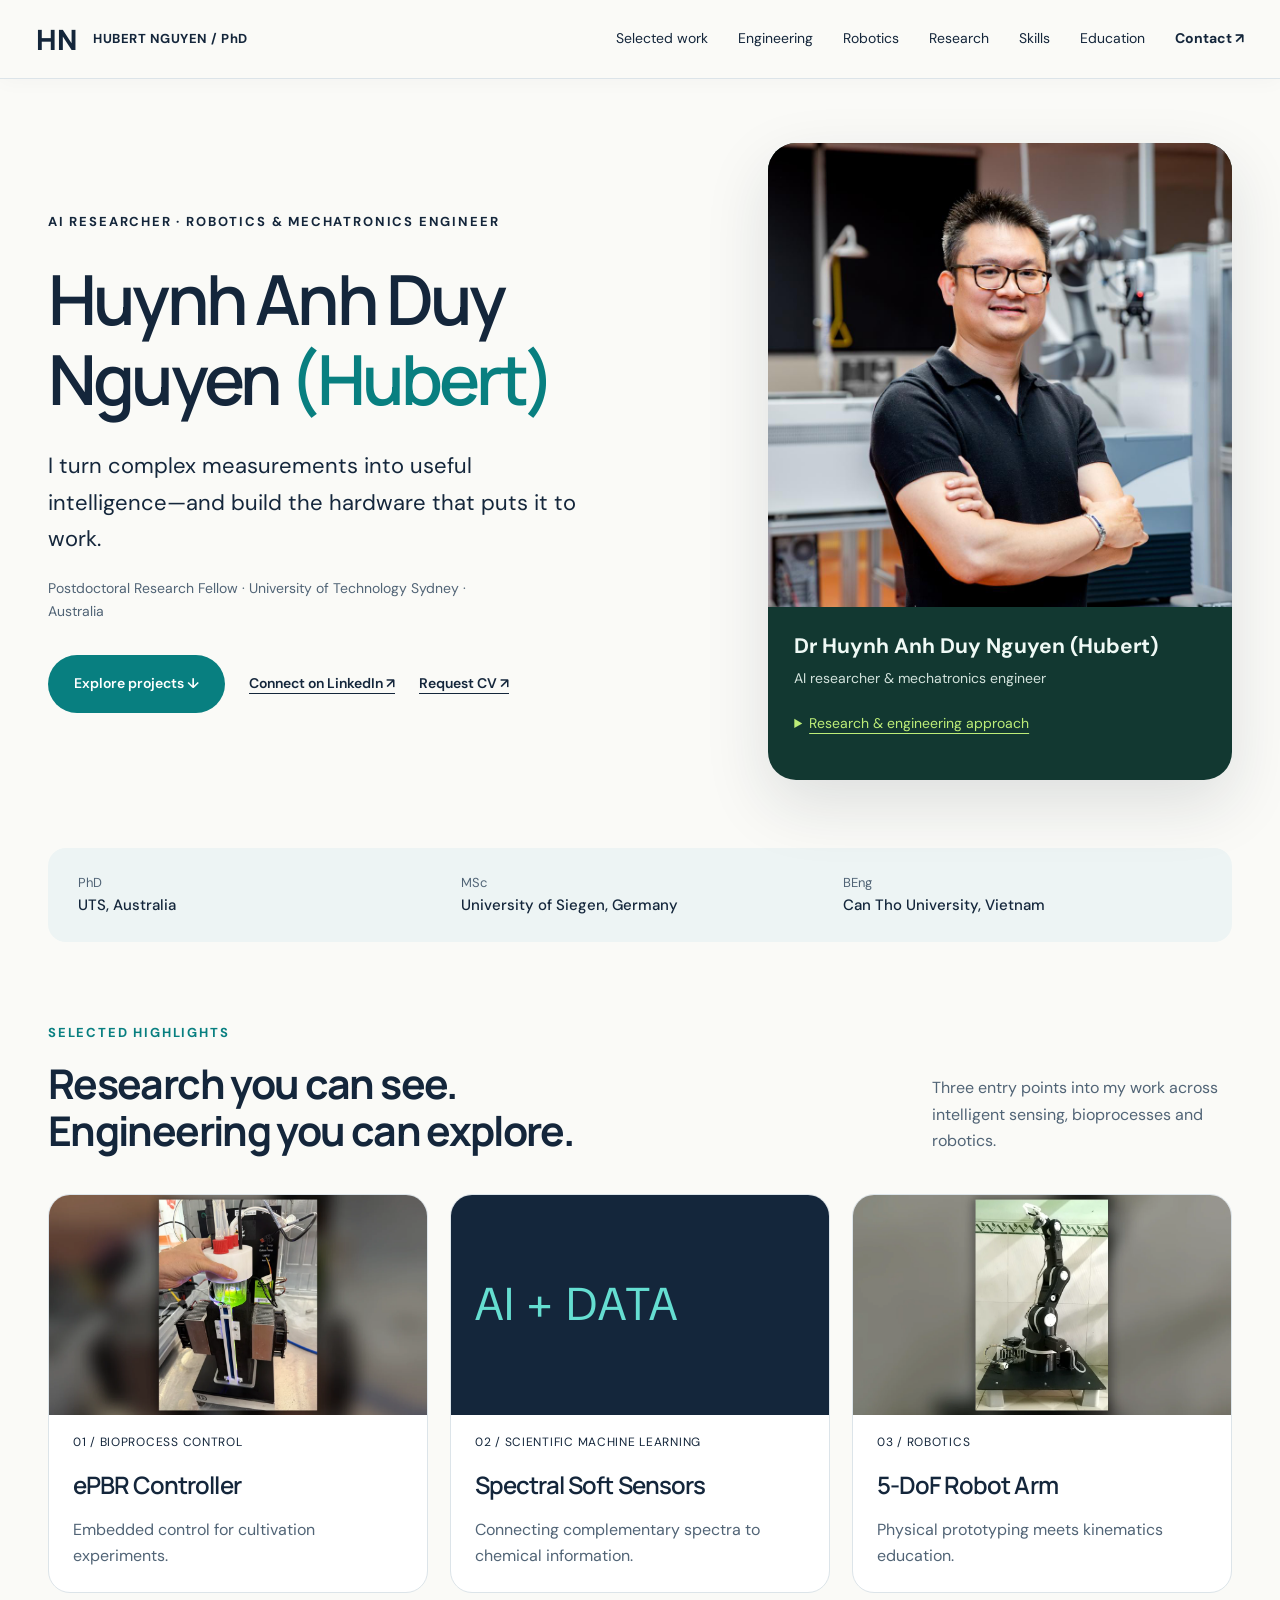
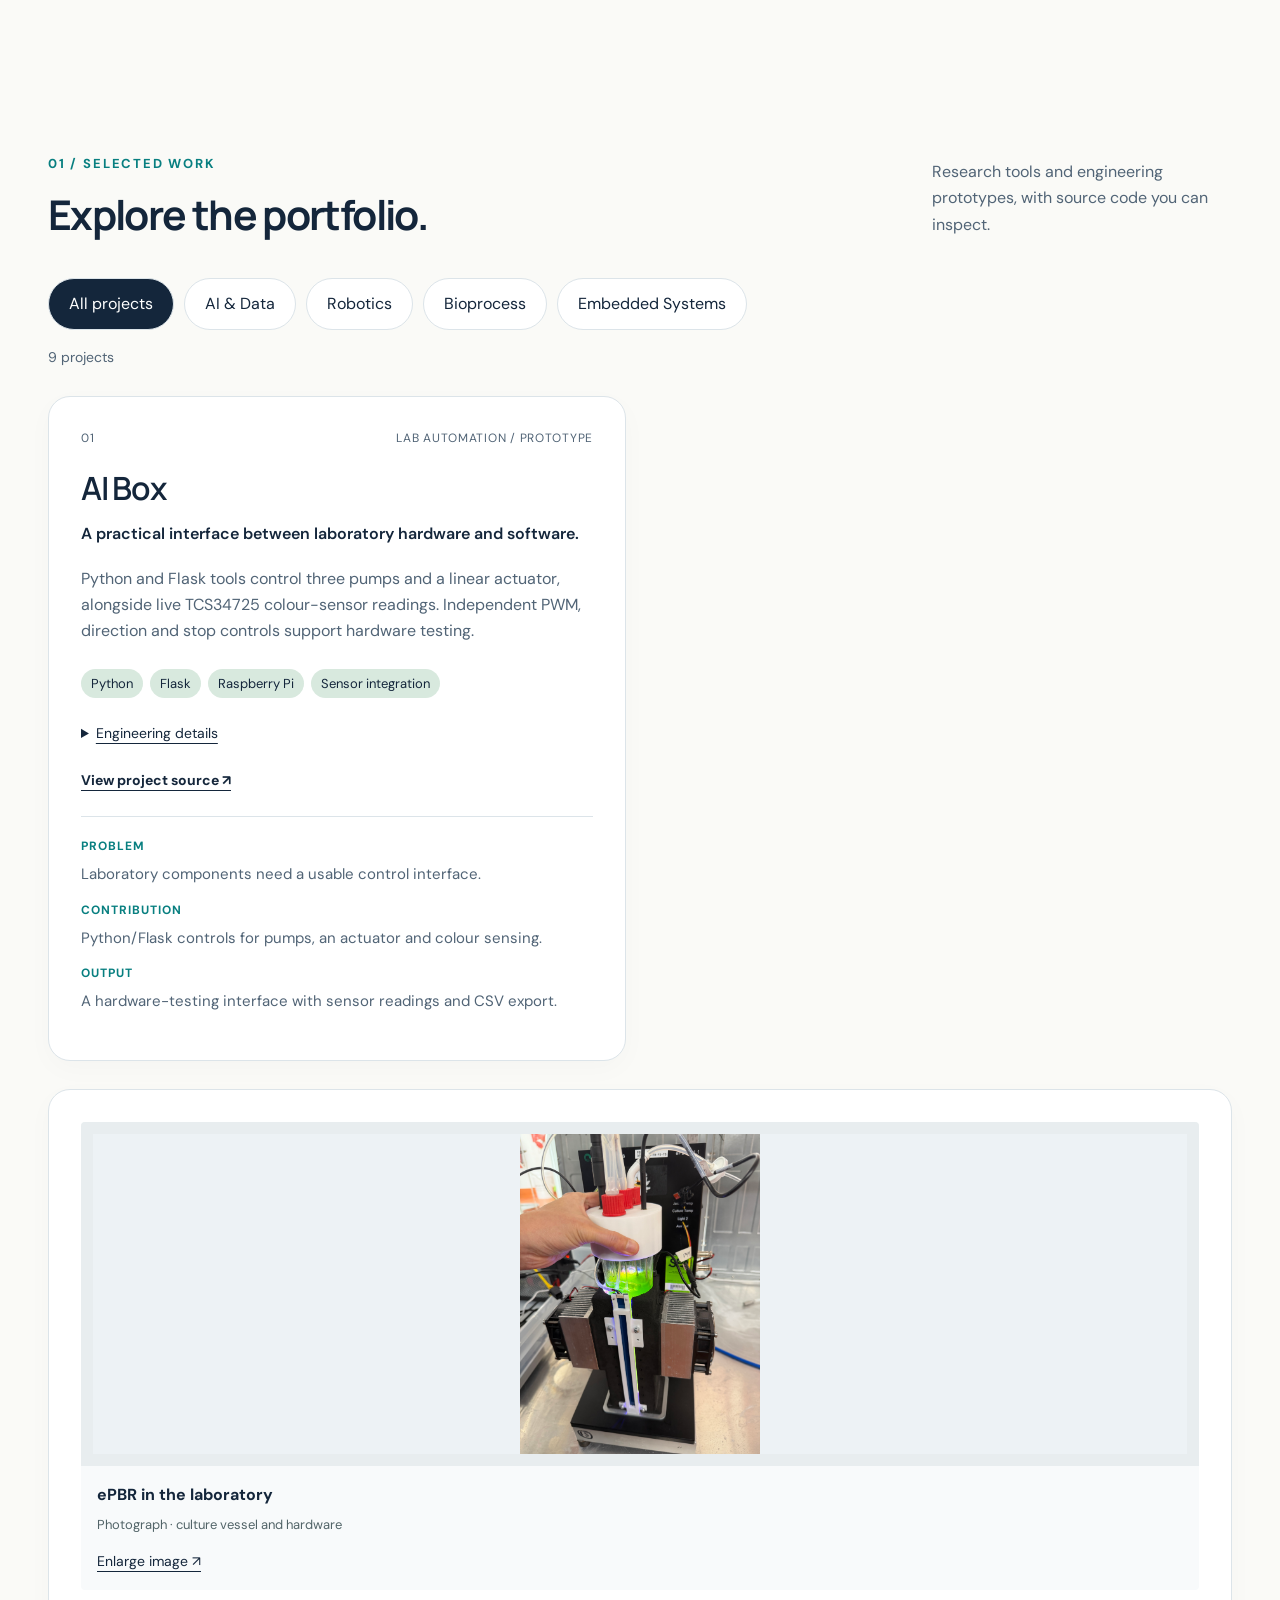
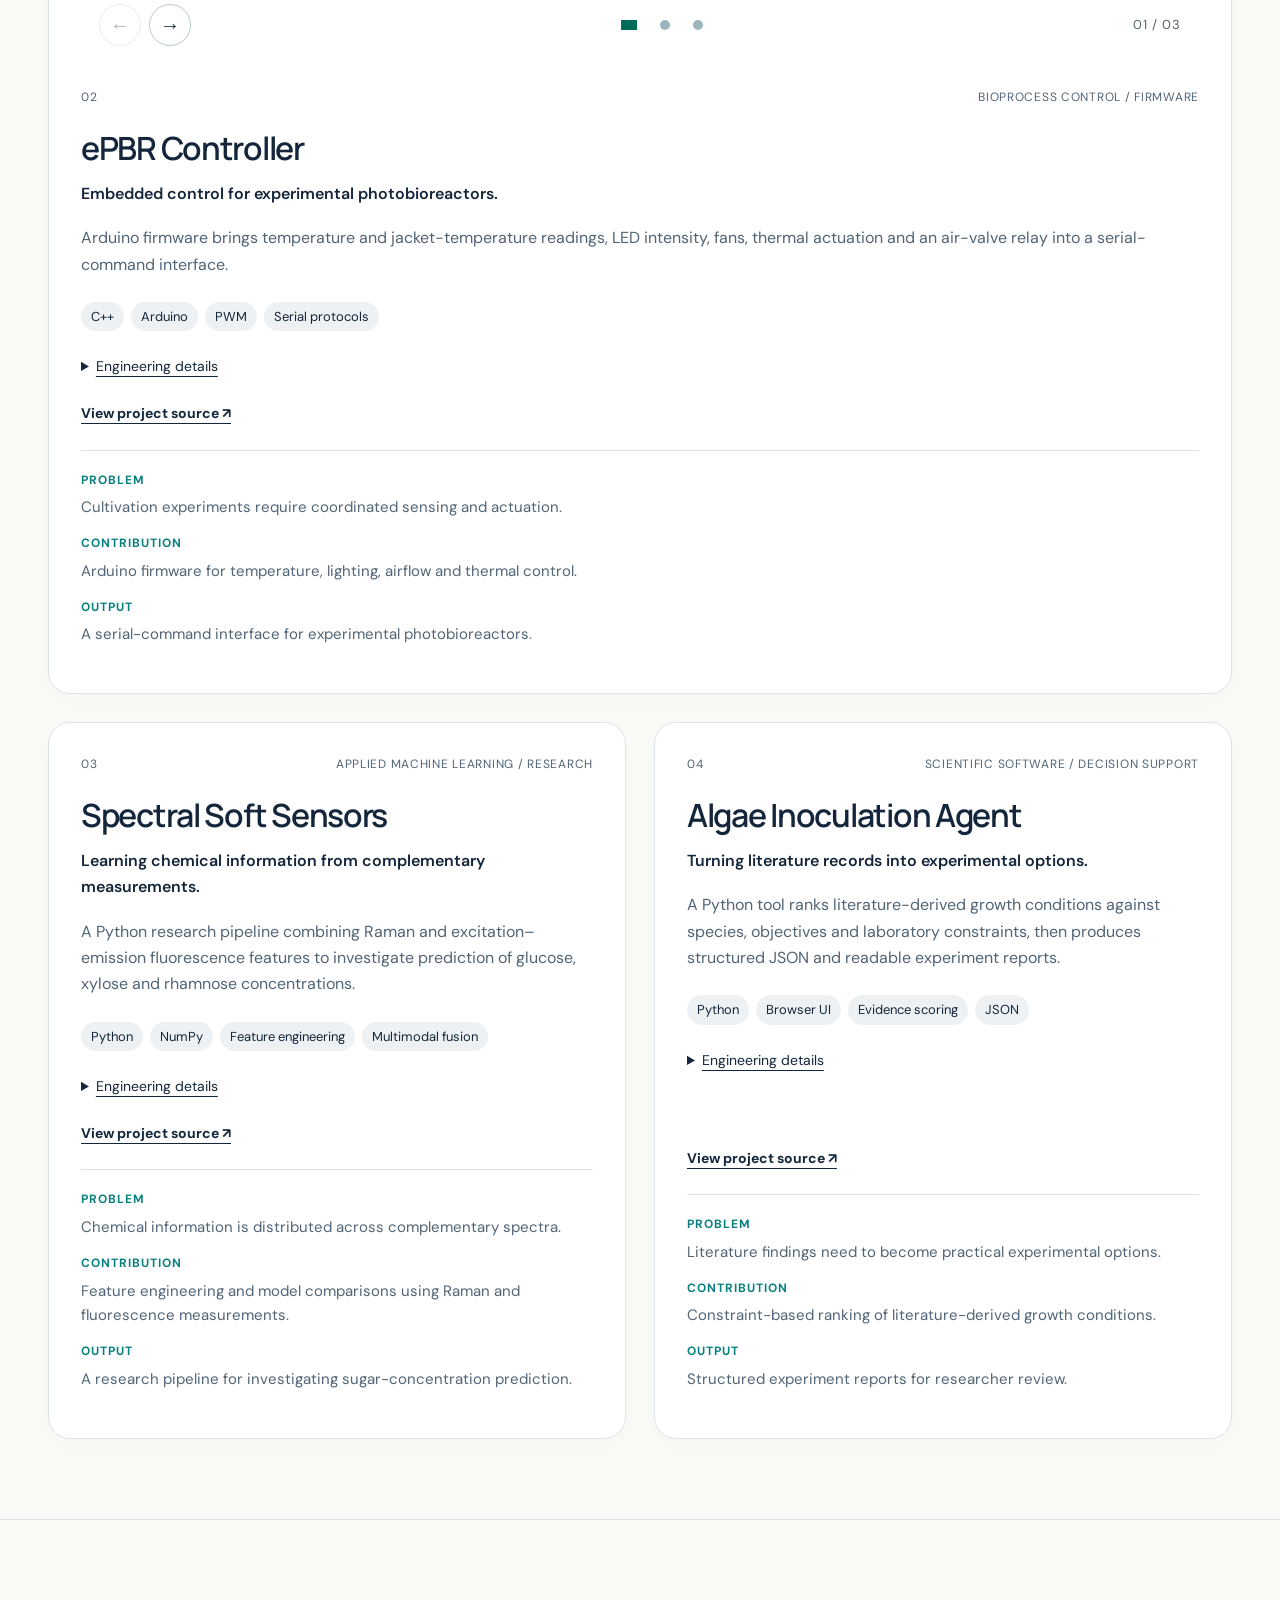
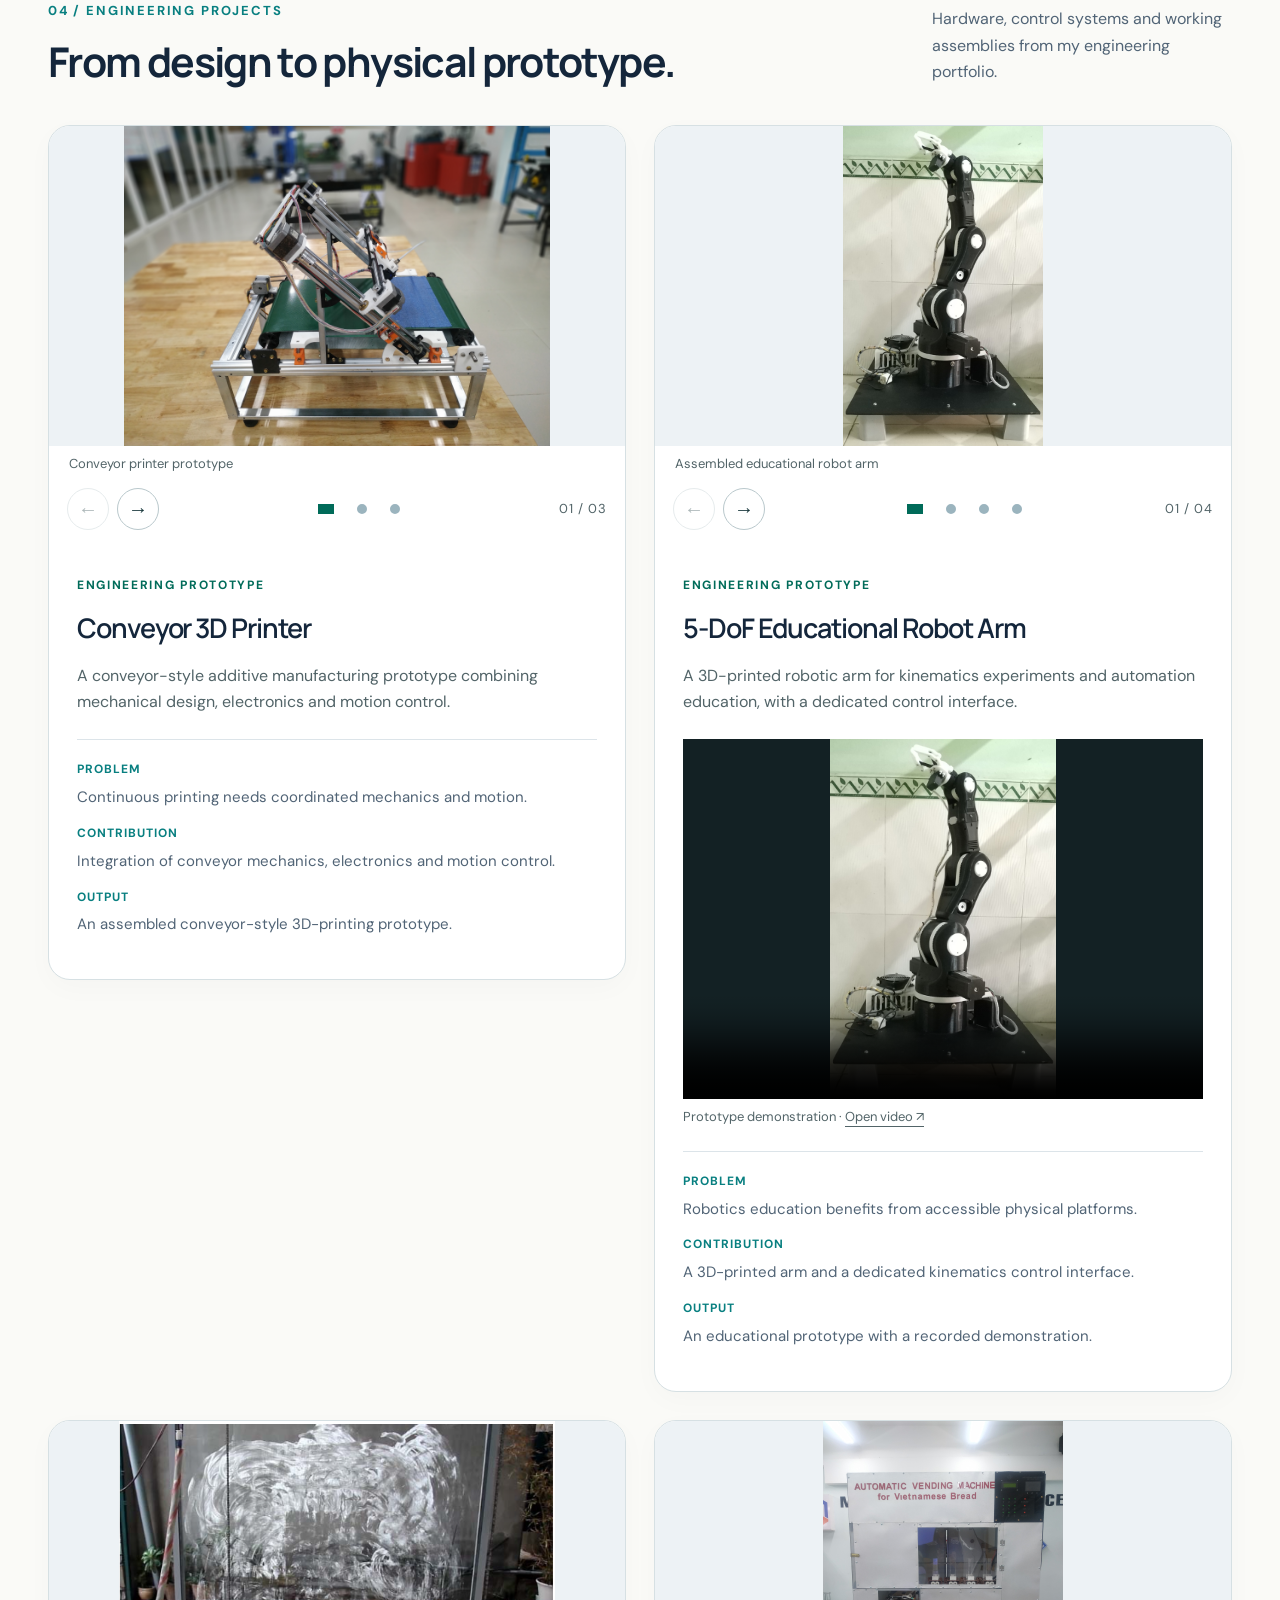
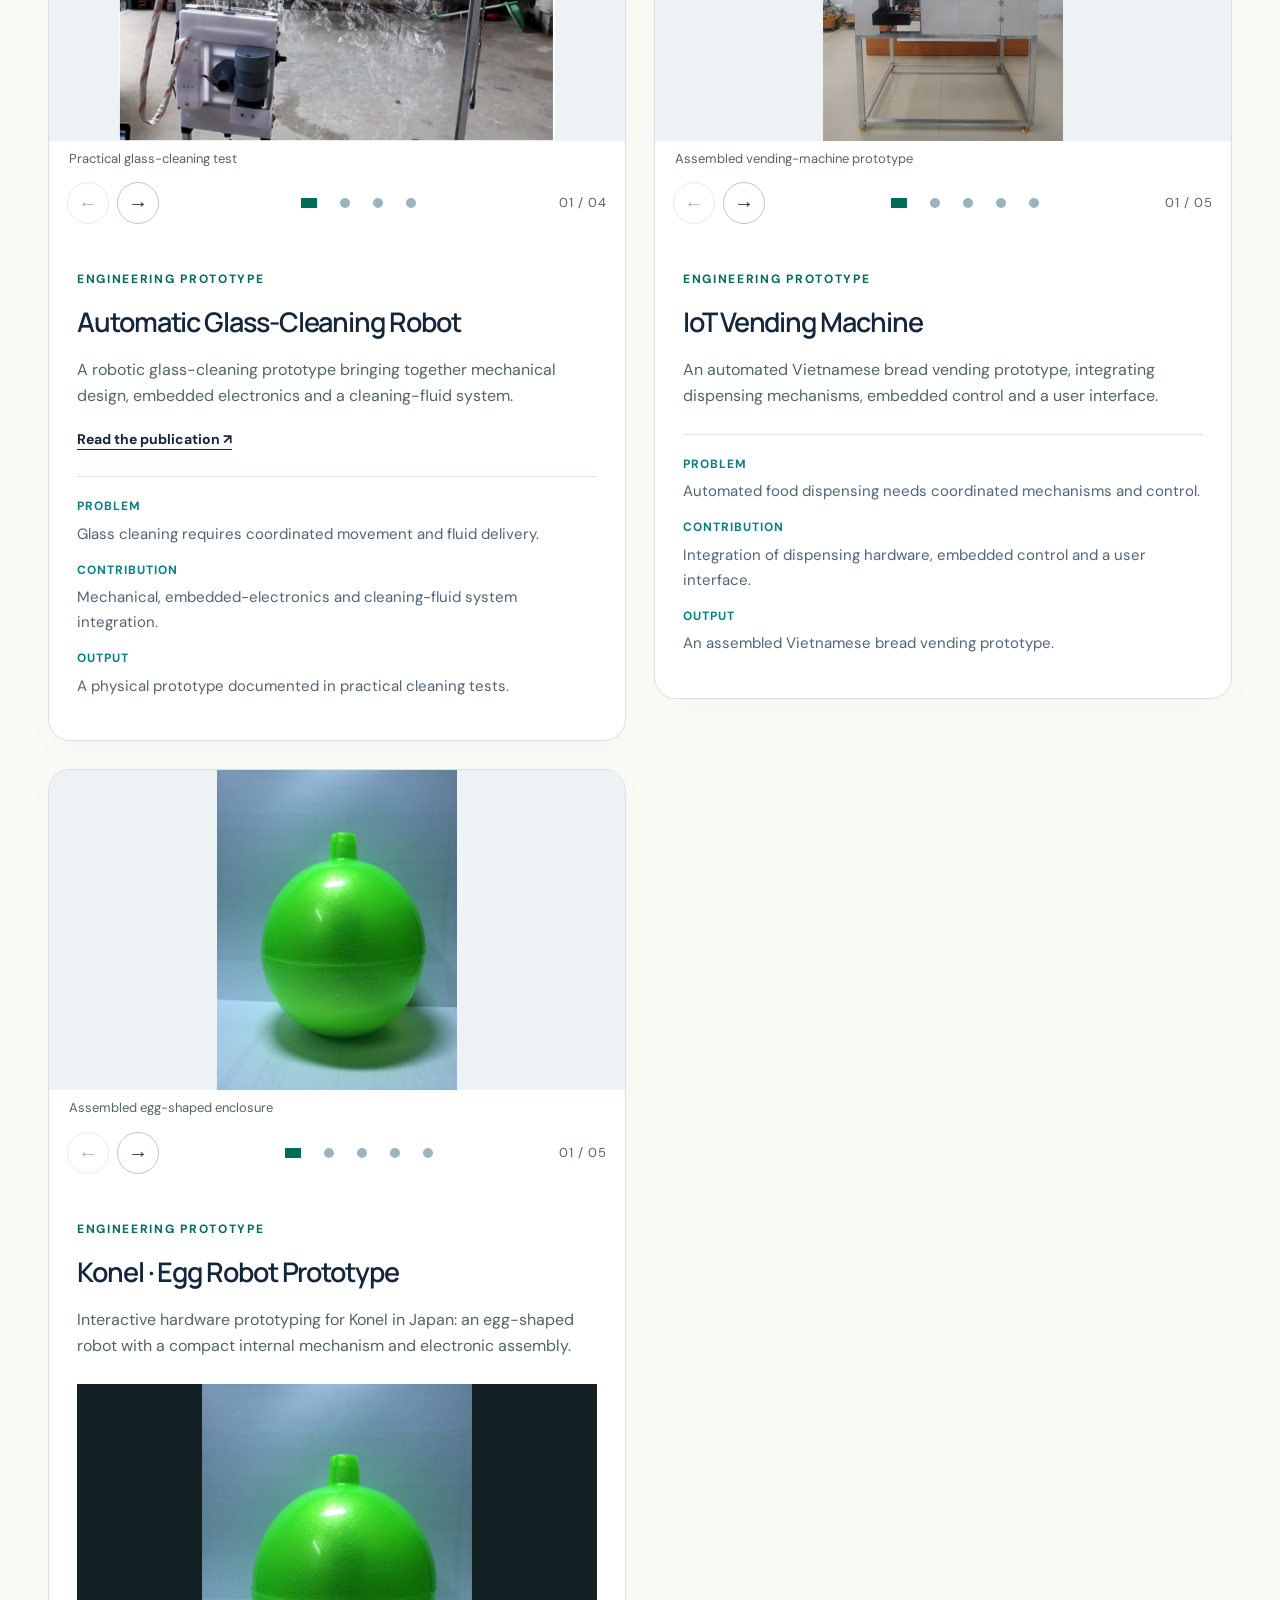
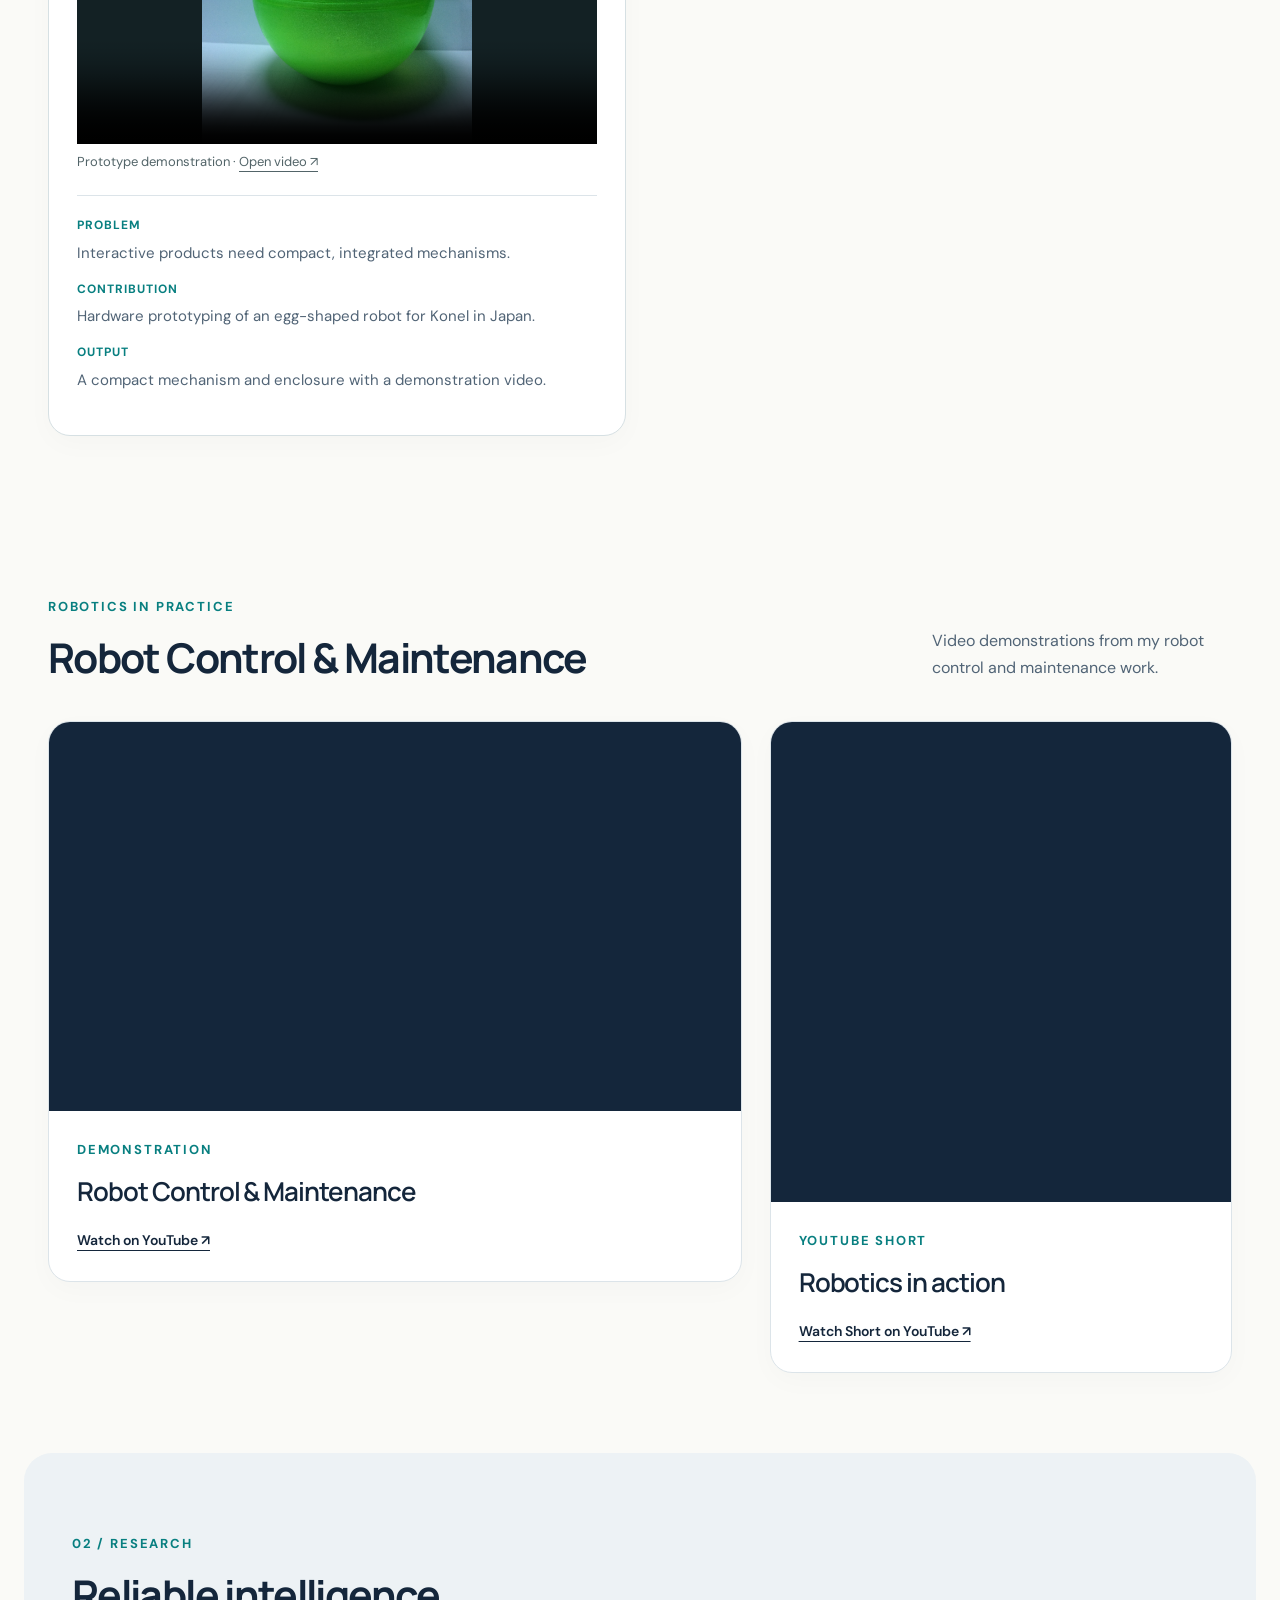
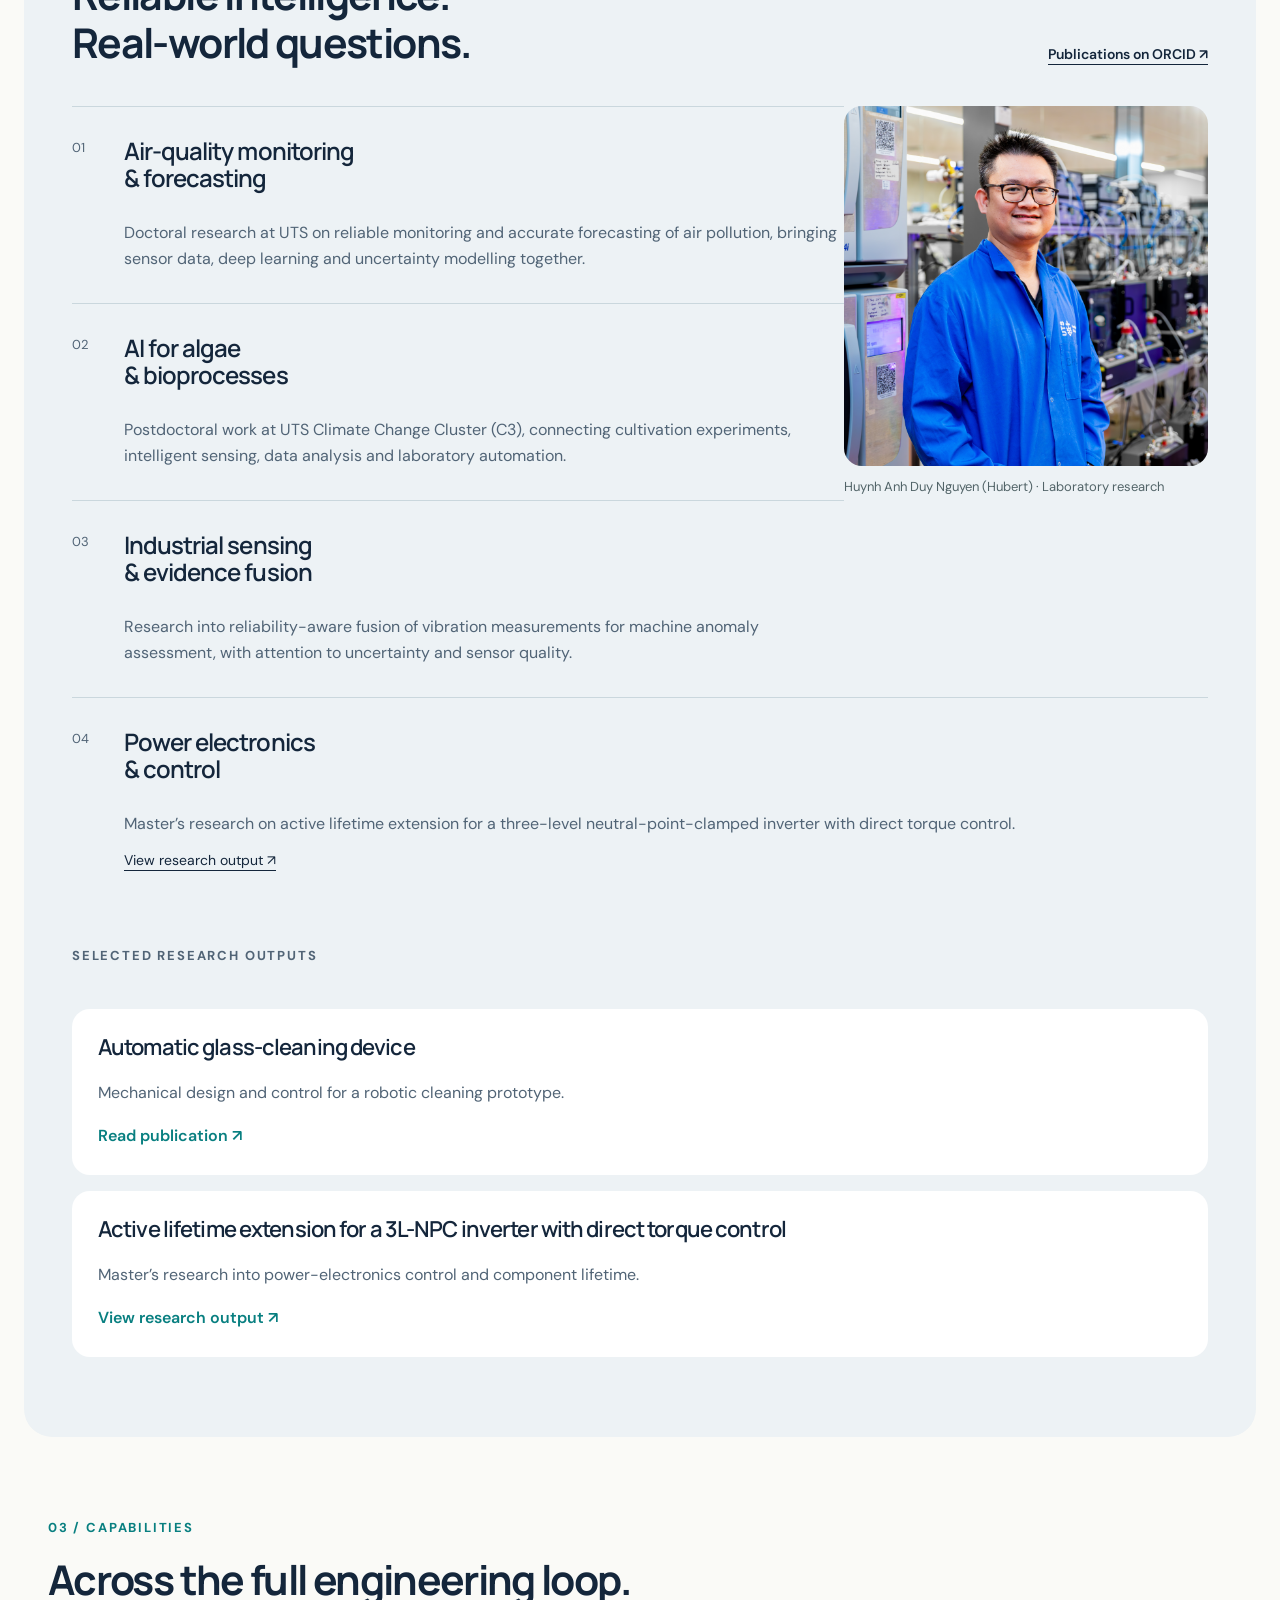
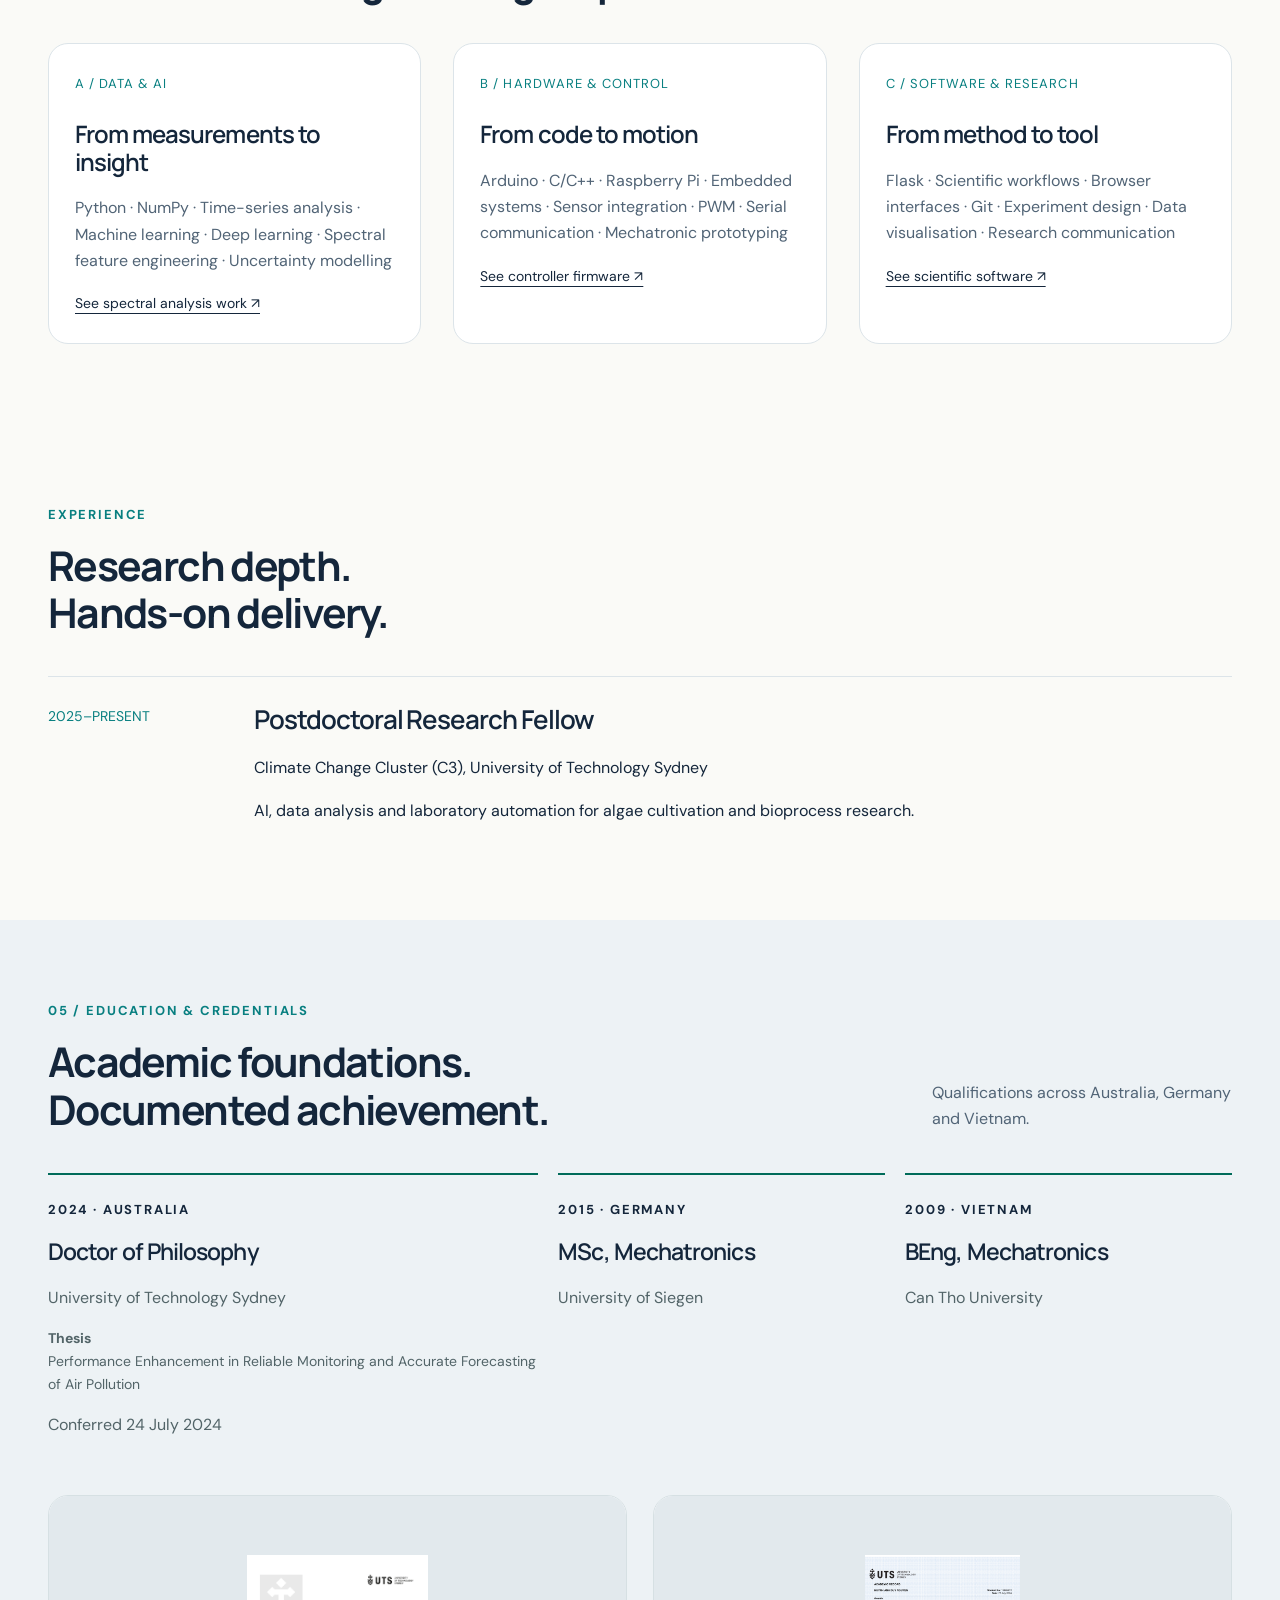
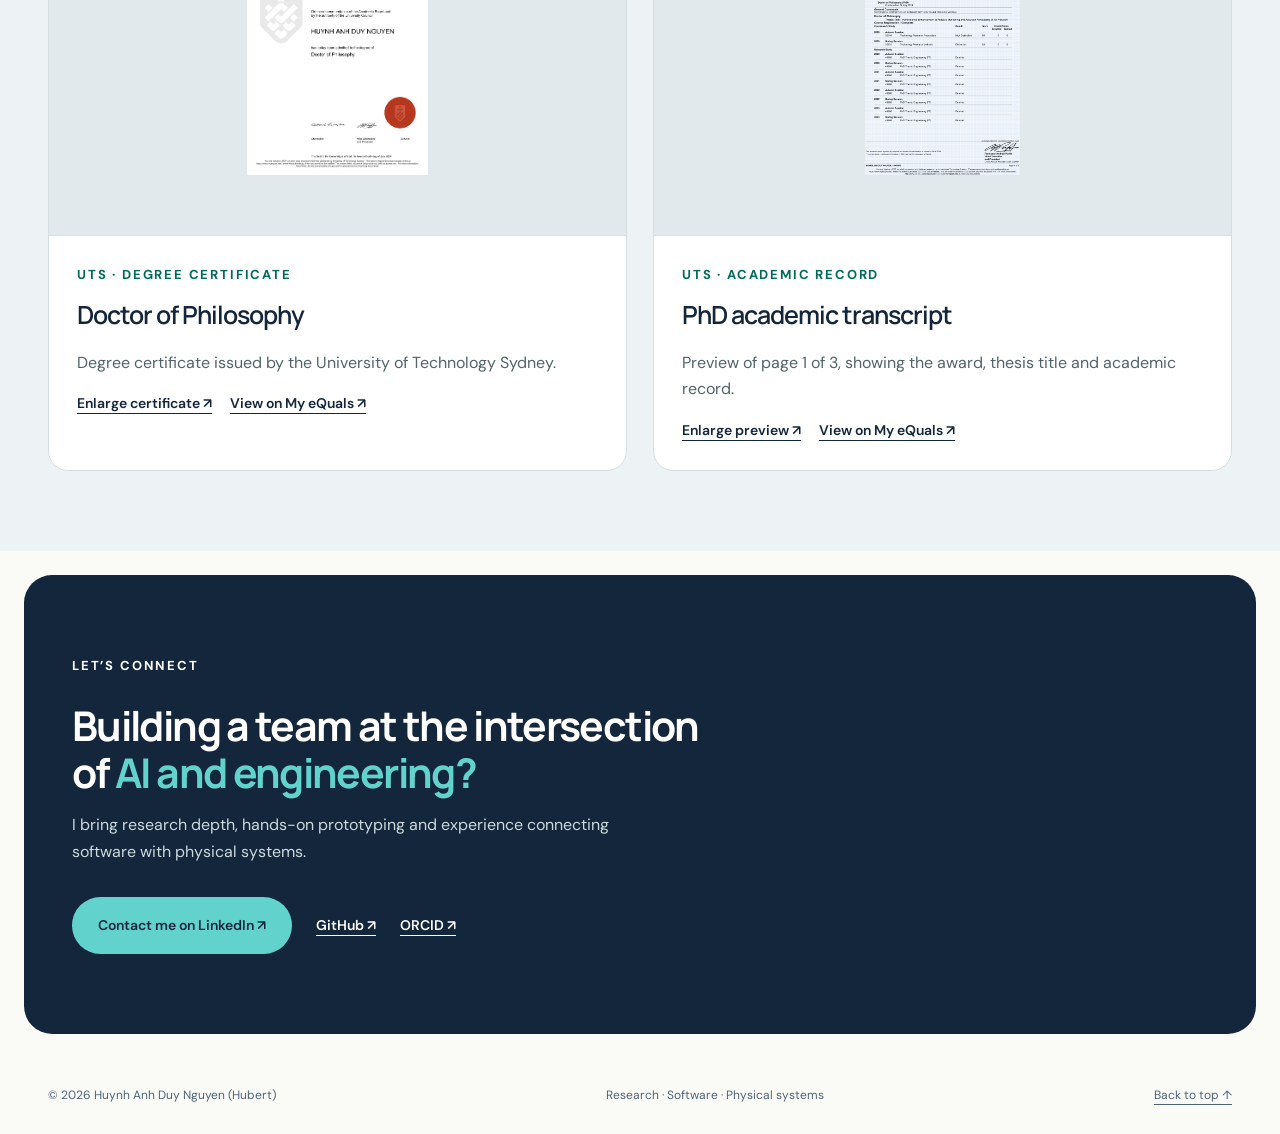
==== commit efe2dd90: "Add Robot Control & Maintenance section with YouTube videos" ====
--- a/index.html
+++ b/index.html
@@ -7,6 +7,20 @@
 <title>Dr Huynh Anh Duy Nguyen (Hubert) | AI, Research &amp; Mechatronics</title>
 <meta content="Dr Huynh Anh Duy Nguyen (Hubert) — applied AI, scientific software, embedded systems and mechatronics. Explore research and engineering projects." name="description"/>
 <link href="styles.css" rel="stylesheet"/>
+
+<style>
+/* Robot control and maintenance video showcase */
+.robot-video-grid{display:grid;grid-template-columns:minmax(0,1.5fr) minmax(0,1fr);gap:28px;align-items:start}
+.robot-video-card{min-width:0;background:white;border:1px solid var(--line);border-radius:22px;overflow:hidden;box-shadow:0 8px 28px #14263b06}
+.robot-player{aspect-ratio:16/9;background:#14263b}
+.robot-player iframe{display:block;width:100%;height:100%;border:0}
+.robot-player-short{aspect-ratio:auto;display:flex;justify-content:center}
+.robot-player-short iframe{width:min(100%,270px);height:auto;aspect-ratio:9/16}
+.robot-video-copy{padding:28px}
+.robot-video-copy .eyebrow{color:var(--accent);margin-bottom:16px}
+.robot-video-copy h3{font-size:26px}
+@media(max-width:700px){.robot-video-grid{grid-template-columns:1fr}.robot-video-copy{padding:22px}}
+</style>
 </head>
 <body>
 <a class="skip" href="#main">Skip to content</a>
@@ -16,6 +30,7 @@
 <button aria-controls="main-nav" aria-expanded="false" class="menu-toggle">Menu</button><nav aria-label="Main navigation" id="main-nav">
 <a href="#work">Selected work</a>
 <a href="#hardware">Engineering</a>
+<a href="#robot-control">Robotics</a>
 <a href="#research">Research</a>
 <a href="#skills">Skills</a>
 <a href="#education">Education</a>
@@ -411,7 +426,39 @@
 <dl class="project-story"><div><dt>Problem</dt><dd>Interactive products need compact, integrated mechanisms.</dd></div><div><dt>Contribution</dt><dd>Hardware prototyping of an egg-shaped robot for Konel in Japan.</dd></div><div><dt>Output</dt><dd>A compact mechanism and enclosure with a demonstration video.</dd></div></dl></div>
 </article>
 </div>
-</section><section class="research" id="research">
+</section>
+<section id="robot-control" aria-labelledby="robot-control-title">
+<div class="section-head">
+<div>
+<p class="eyebrow">ROBOTICS IN PRACTICE</p>
+<h2 id="robot-control-title">Robot Control &amp; Maintenance</h2>
+</div>
+<p>Video demonstrations from my robot control and maintenance work.</p>
+</div>
+<div class="robot-video-grid">
+<article class="robot-video-card">
+<div class="robot-player">
+<iframe src="https://www.youtube-nocookie.com/embed/j8KaHuthzpA?start=3" title="Robot Control &amp; Maintenance — demonstration video" loading="lazy" referrerpolicy="strict-origin-when-cross-origin" allow="accelerometer; autoplay; clipboard-write; encrypted-media; gyroscope; picture-in-picture; web-share" allowfullscreen></iframe>
+</div>
+<div class="robot-video-copy">
+<p class="eyebrow">DEMONSTRATION</p>
+<h3>Robot Control &amp; Maintenance</h3>
+<a class="text-link" href="https://www.youtube.com/watch?v=j8KaHuthzpA&amp;t=3s" target="_blank" rel="noopener noreferrer">Watch on YouTube ↗</a>
+</div>
+</article>
+<article class="robot-video-card">
+<div class="robot-player robot-player-short">
+<iframe src="https://www.youtube-nocookie.com/embed/rELjxv-Sli8" title="Robot Control &amp; Maintenance — short video" loading="lazy" referrerpolicy="strict-origin-when-cross-origin" allow="accelerometer; autoplay; clipboard-write; encrypted-media; gyroscope; picture-in-picture; web-share" allowfullscreen></iframe>
+</div>
+<div class="robot-video-copy">
+<p class="eyebrow">YOUTUBE SHORT</p>
+<h3>Robotics in action</h3>
+<a class="text-link" href="https://www.youtube.com/shorts/rELjxv-Sli8" target="_blank" rel="noopener noreferrer">Watch Short on YouTube ↗</a>
+</div>
+</article>
+</div>
+</section>
+<section class="research" id="research">
 <div class="section-head">
 <div>
 <p class="eyebrow">02 / RESEARCH</p>
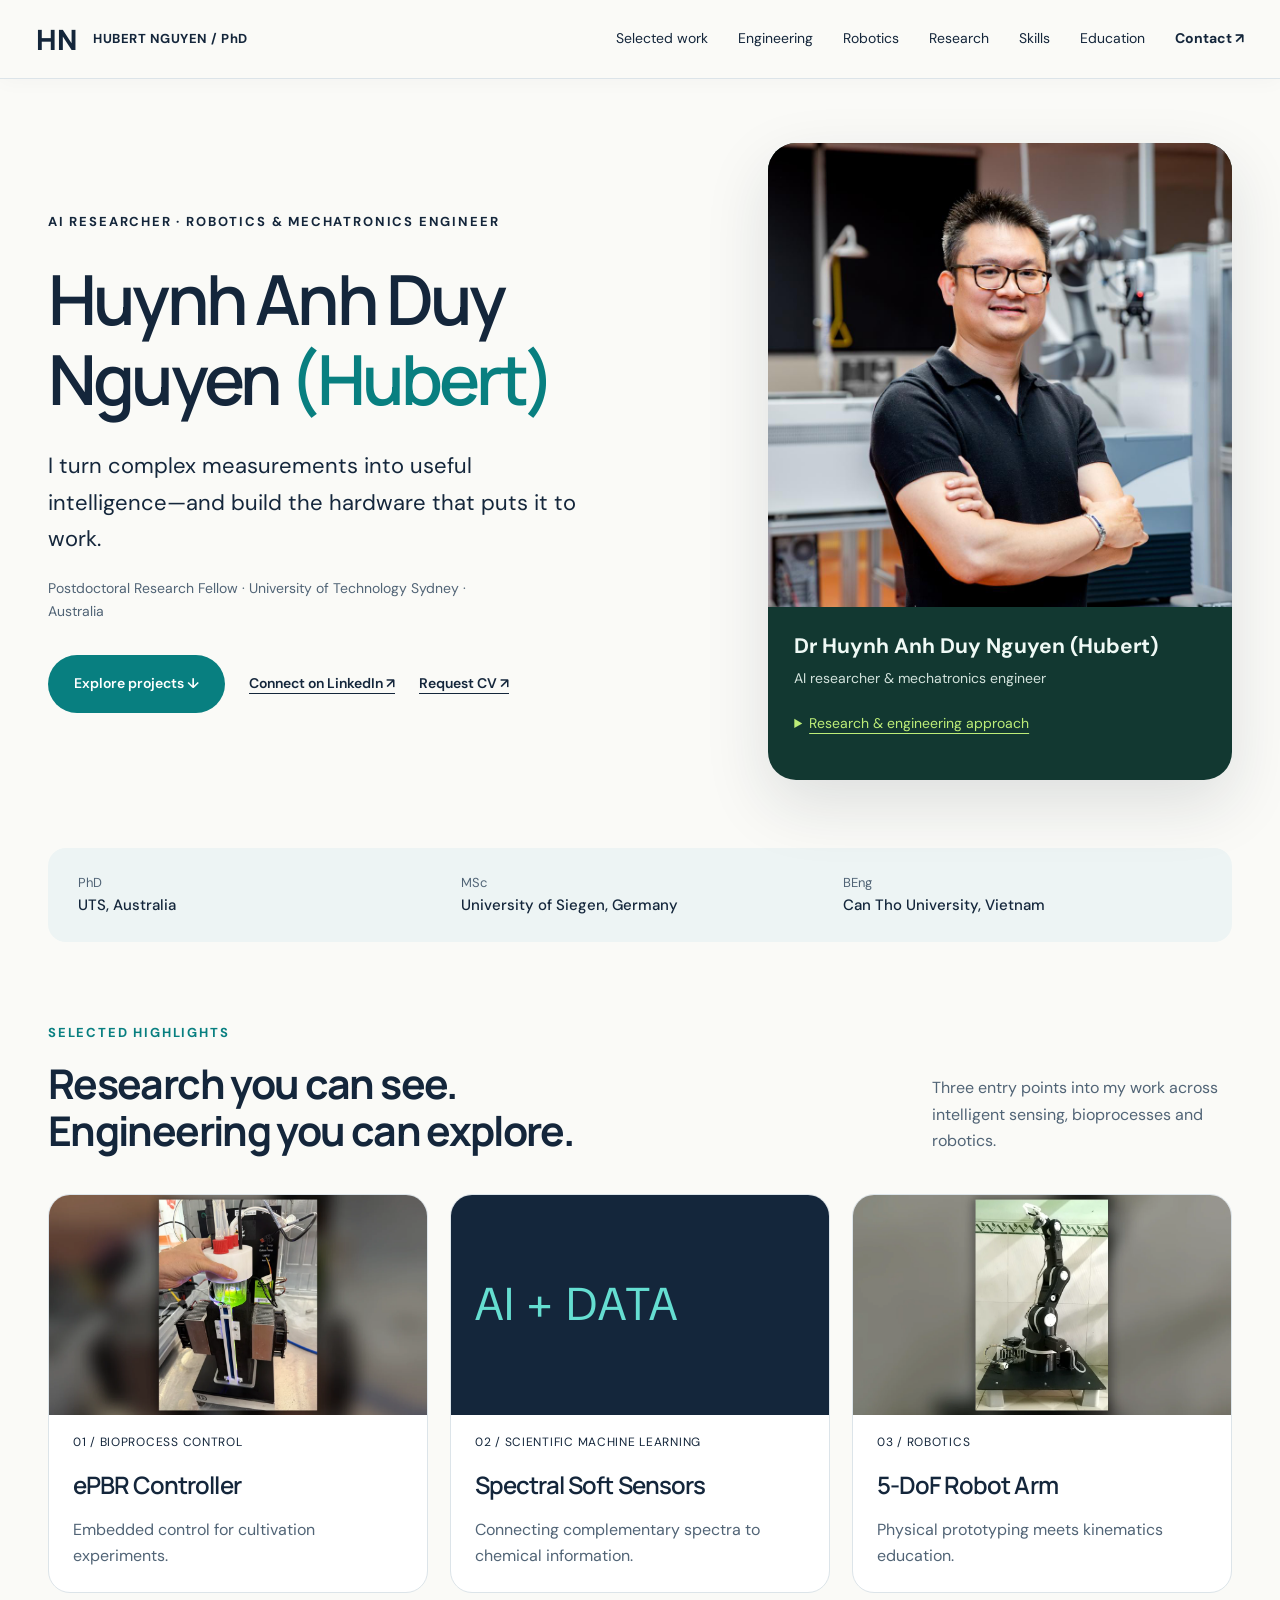
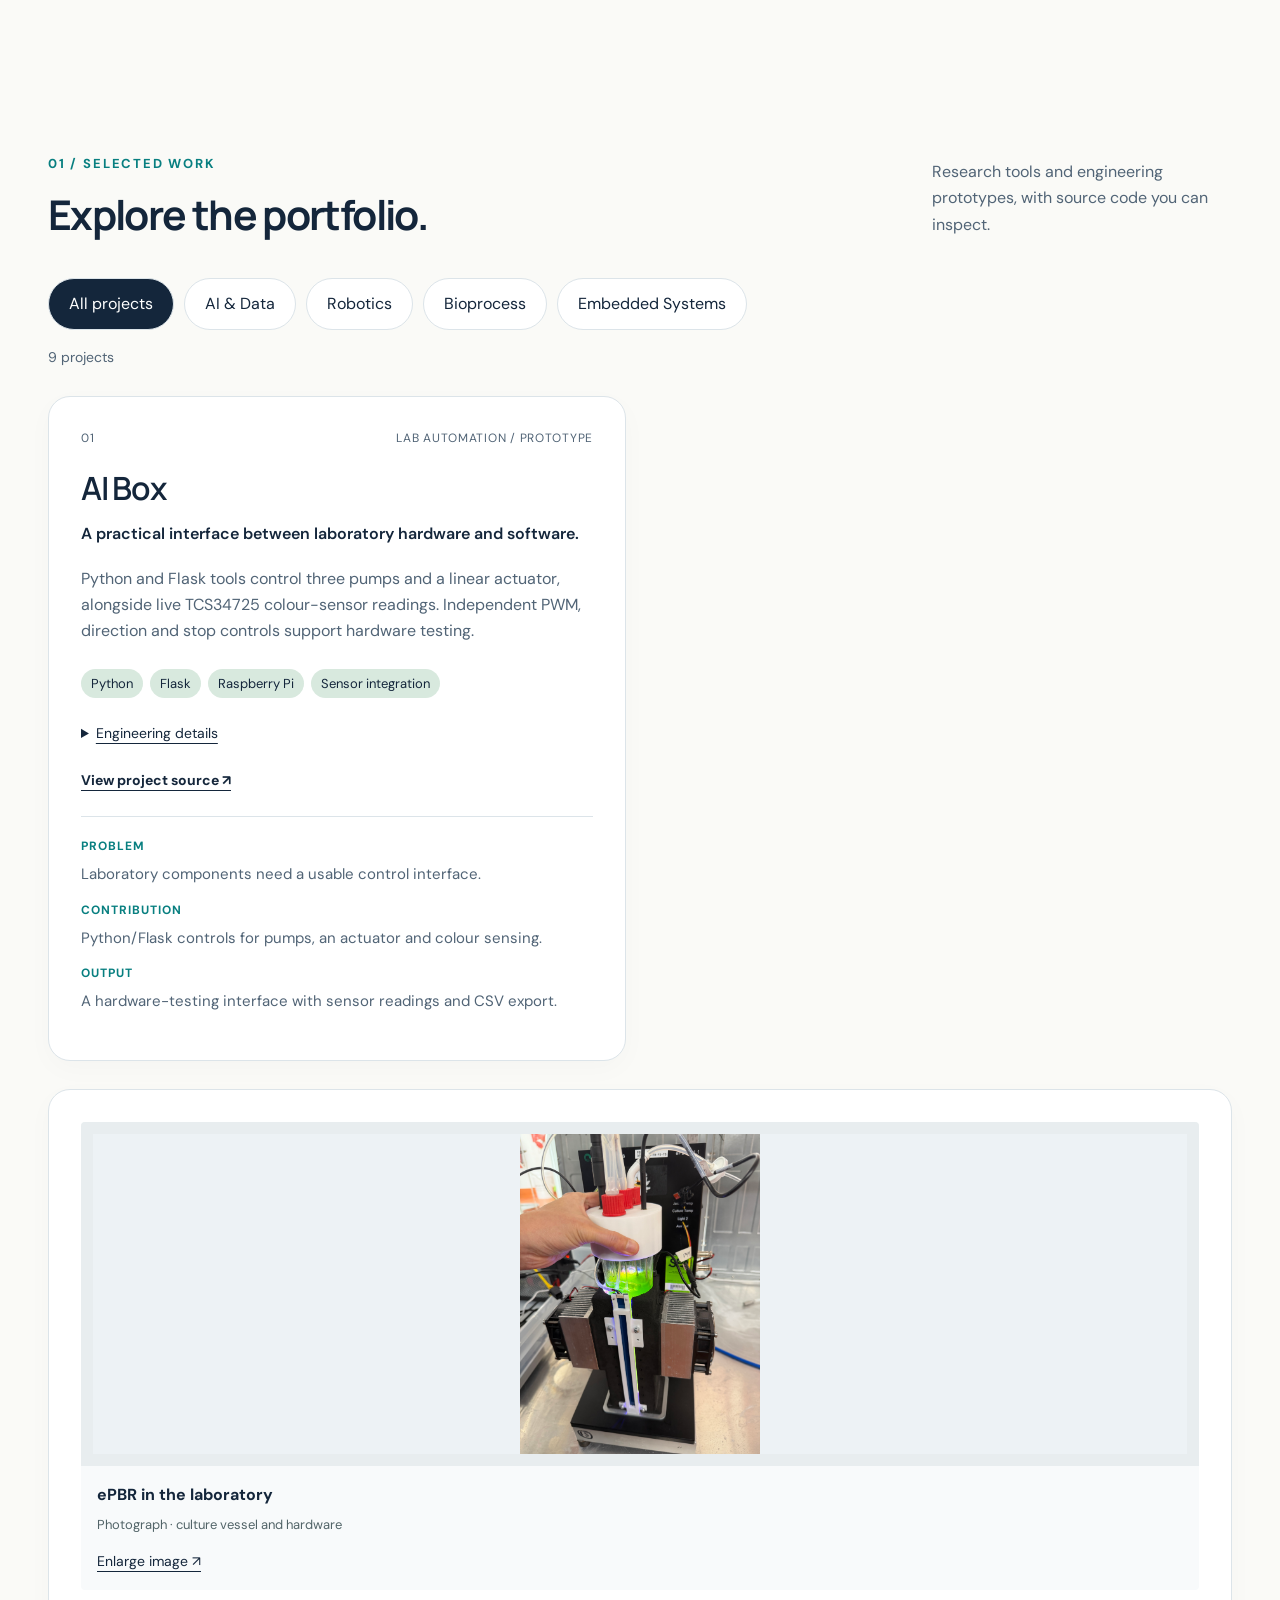
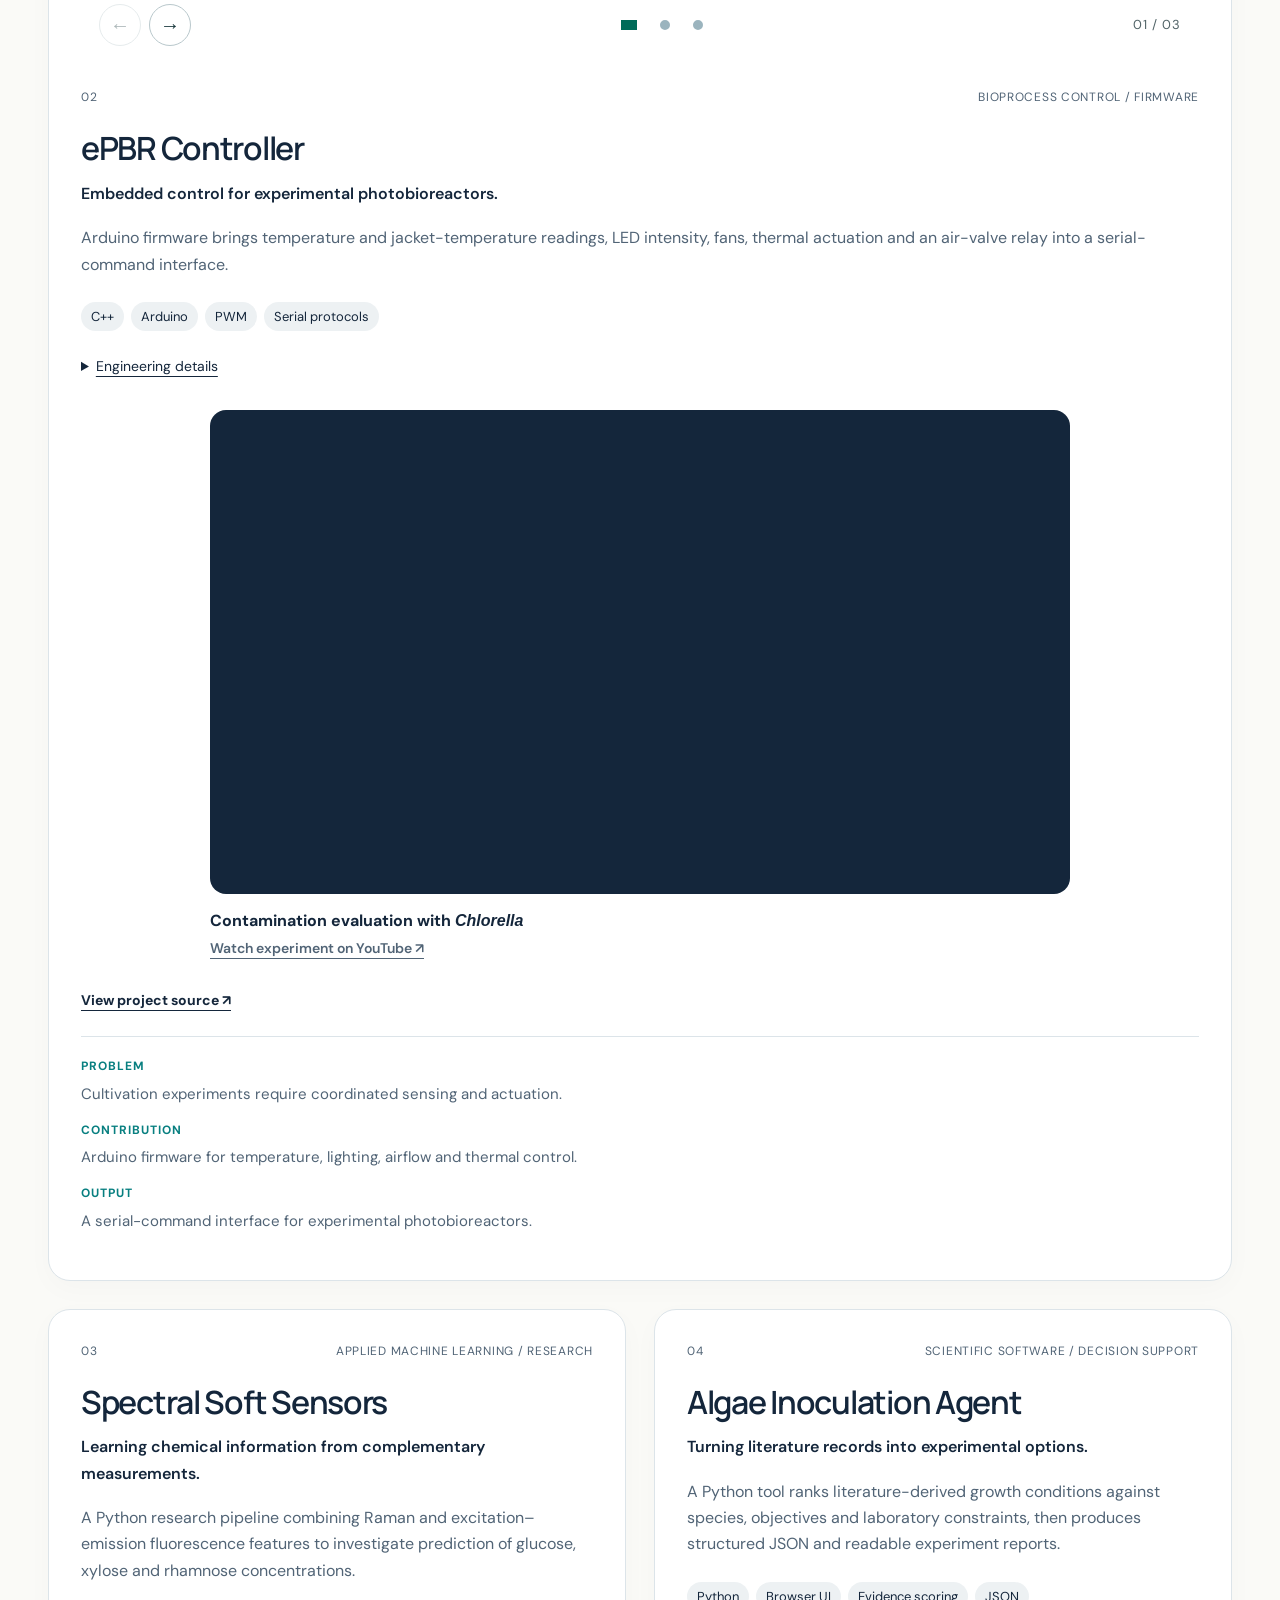
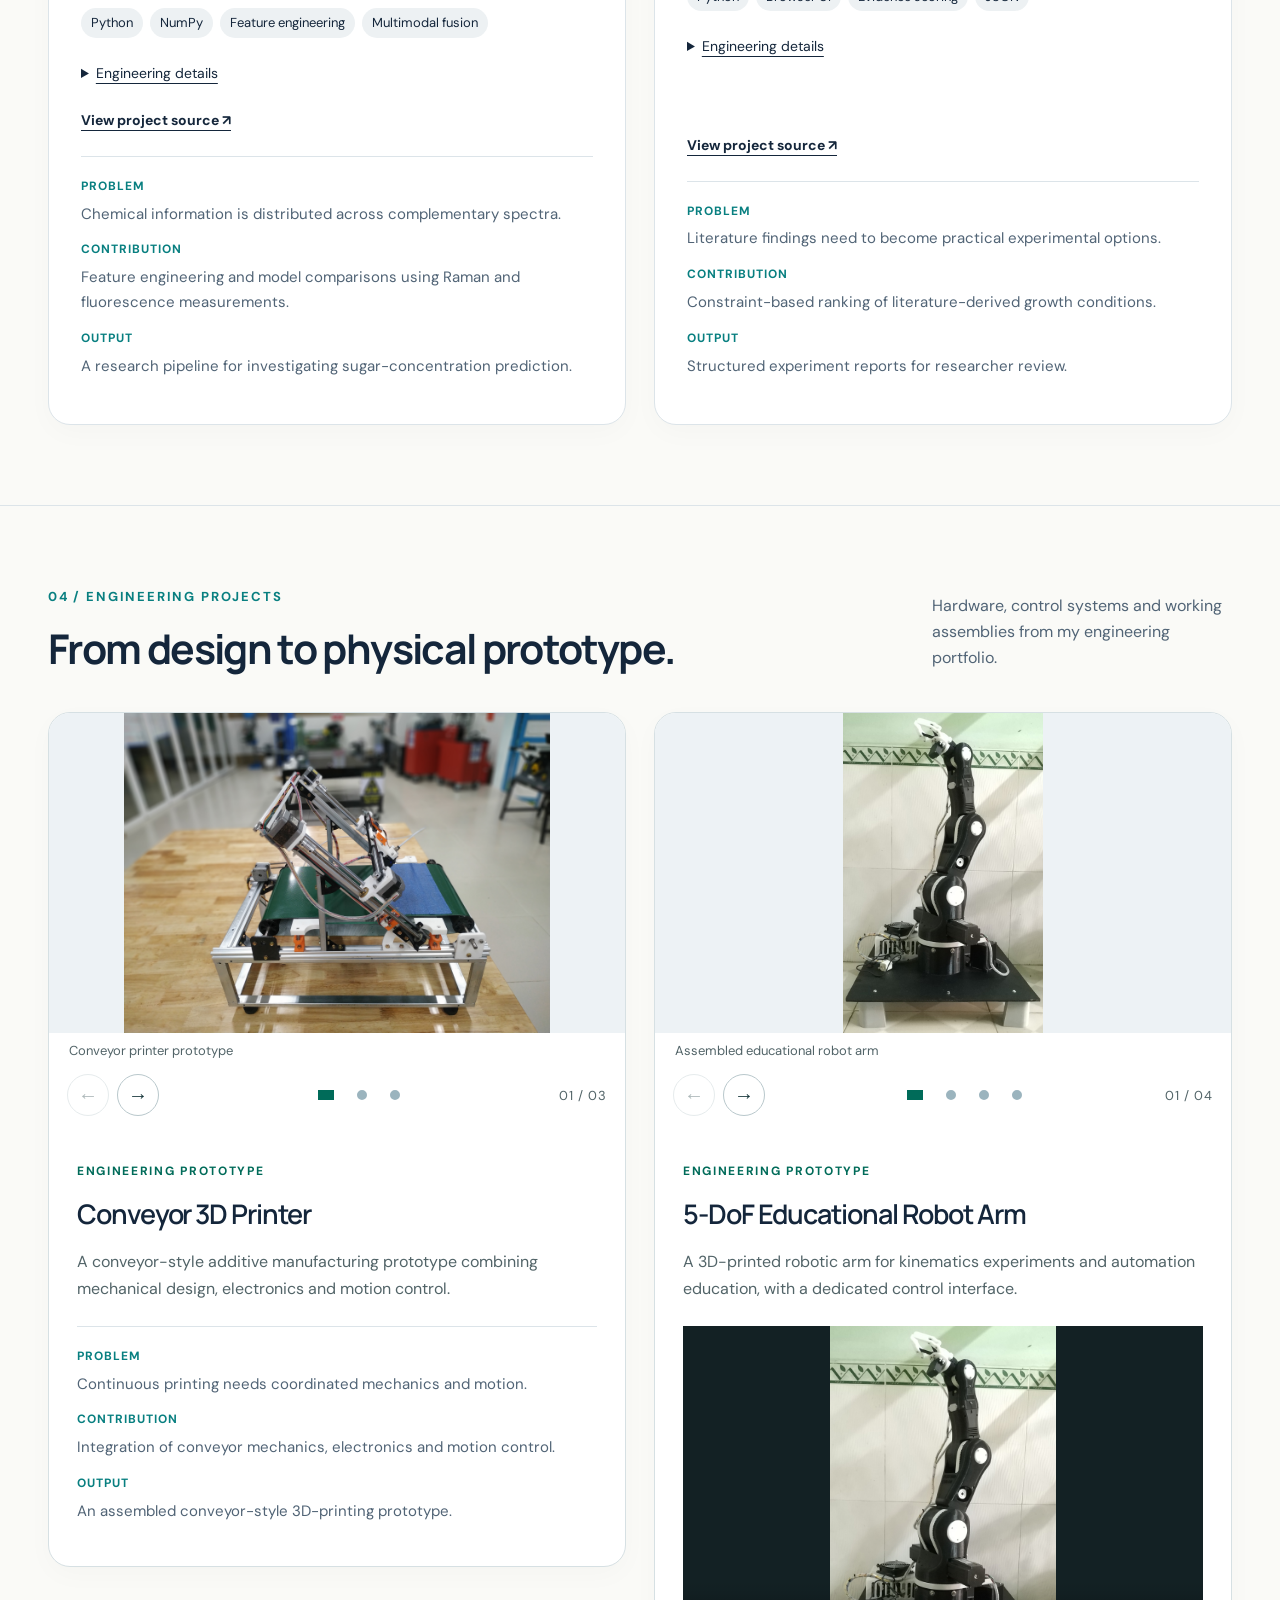
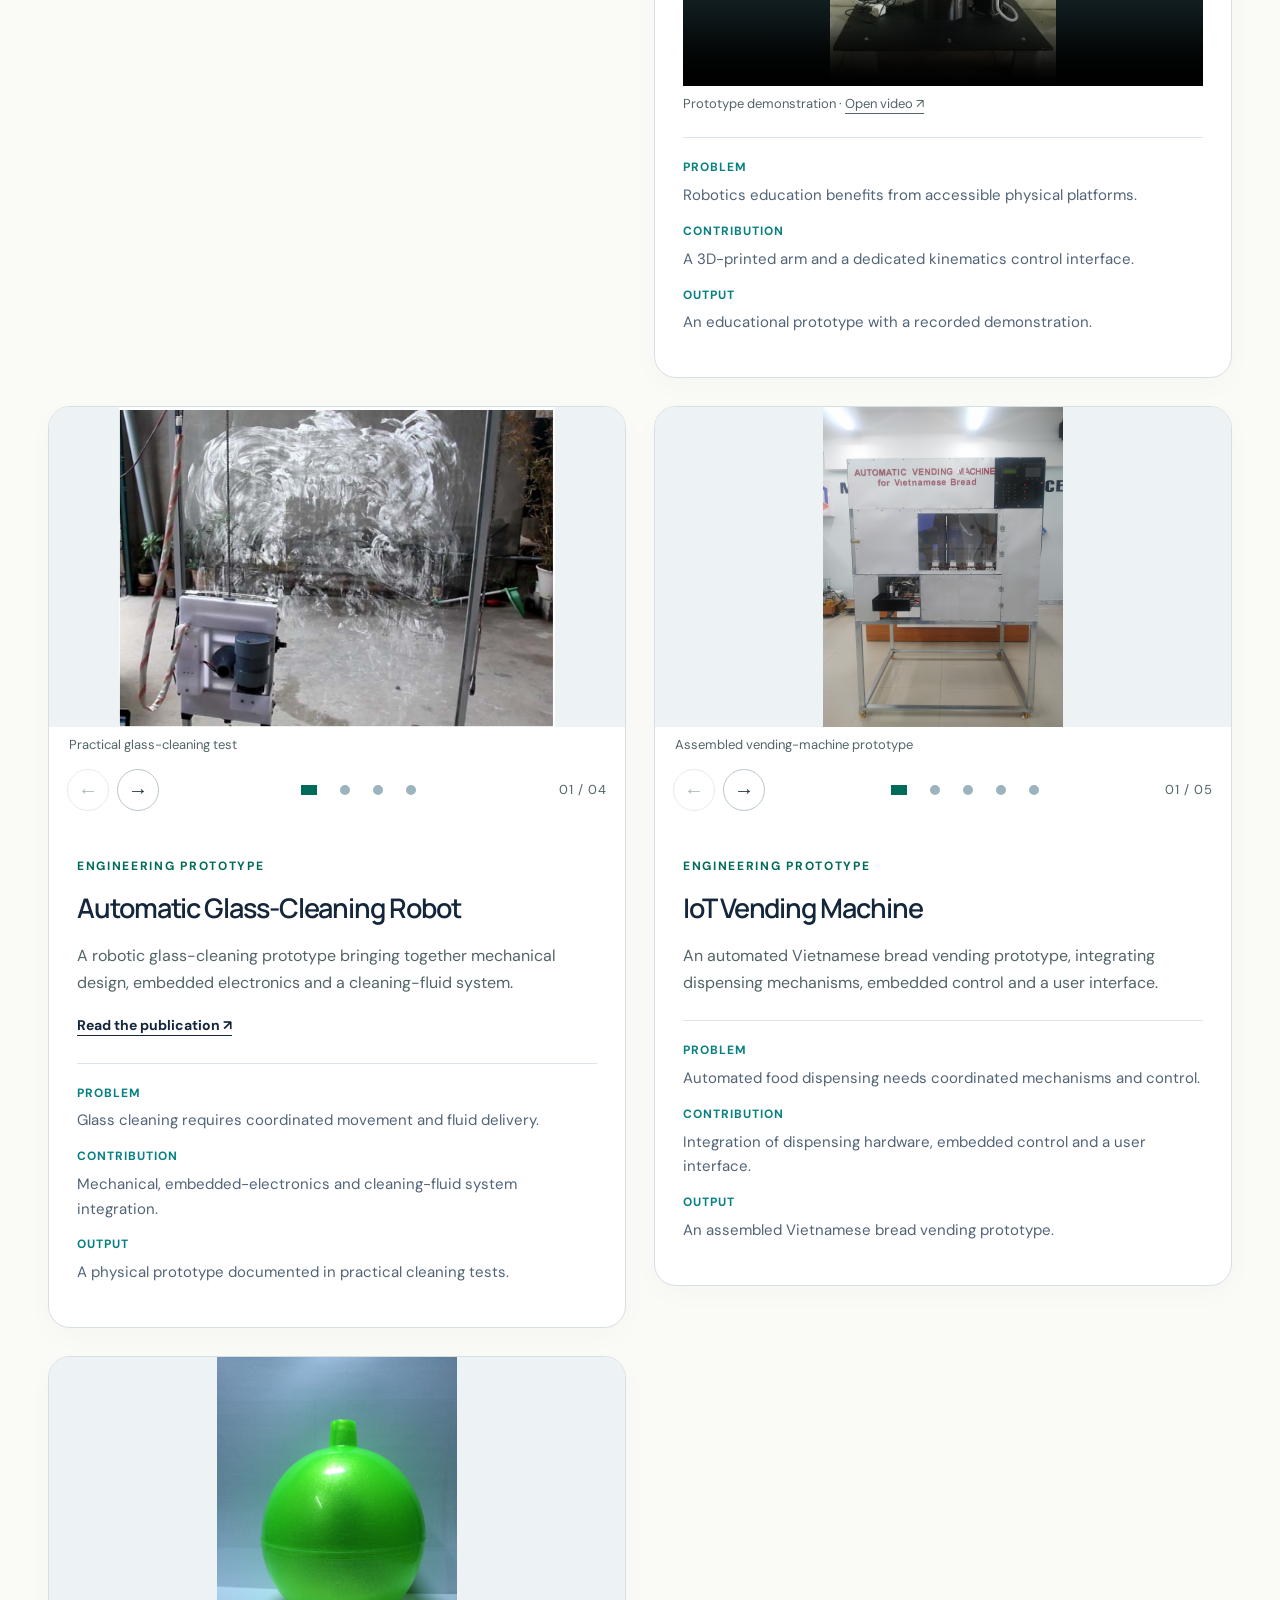
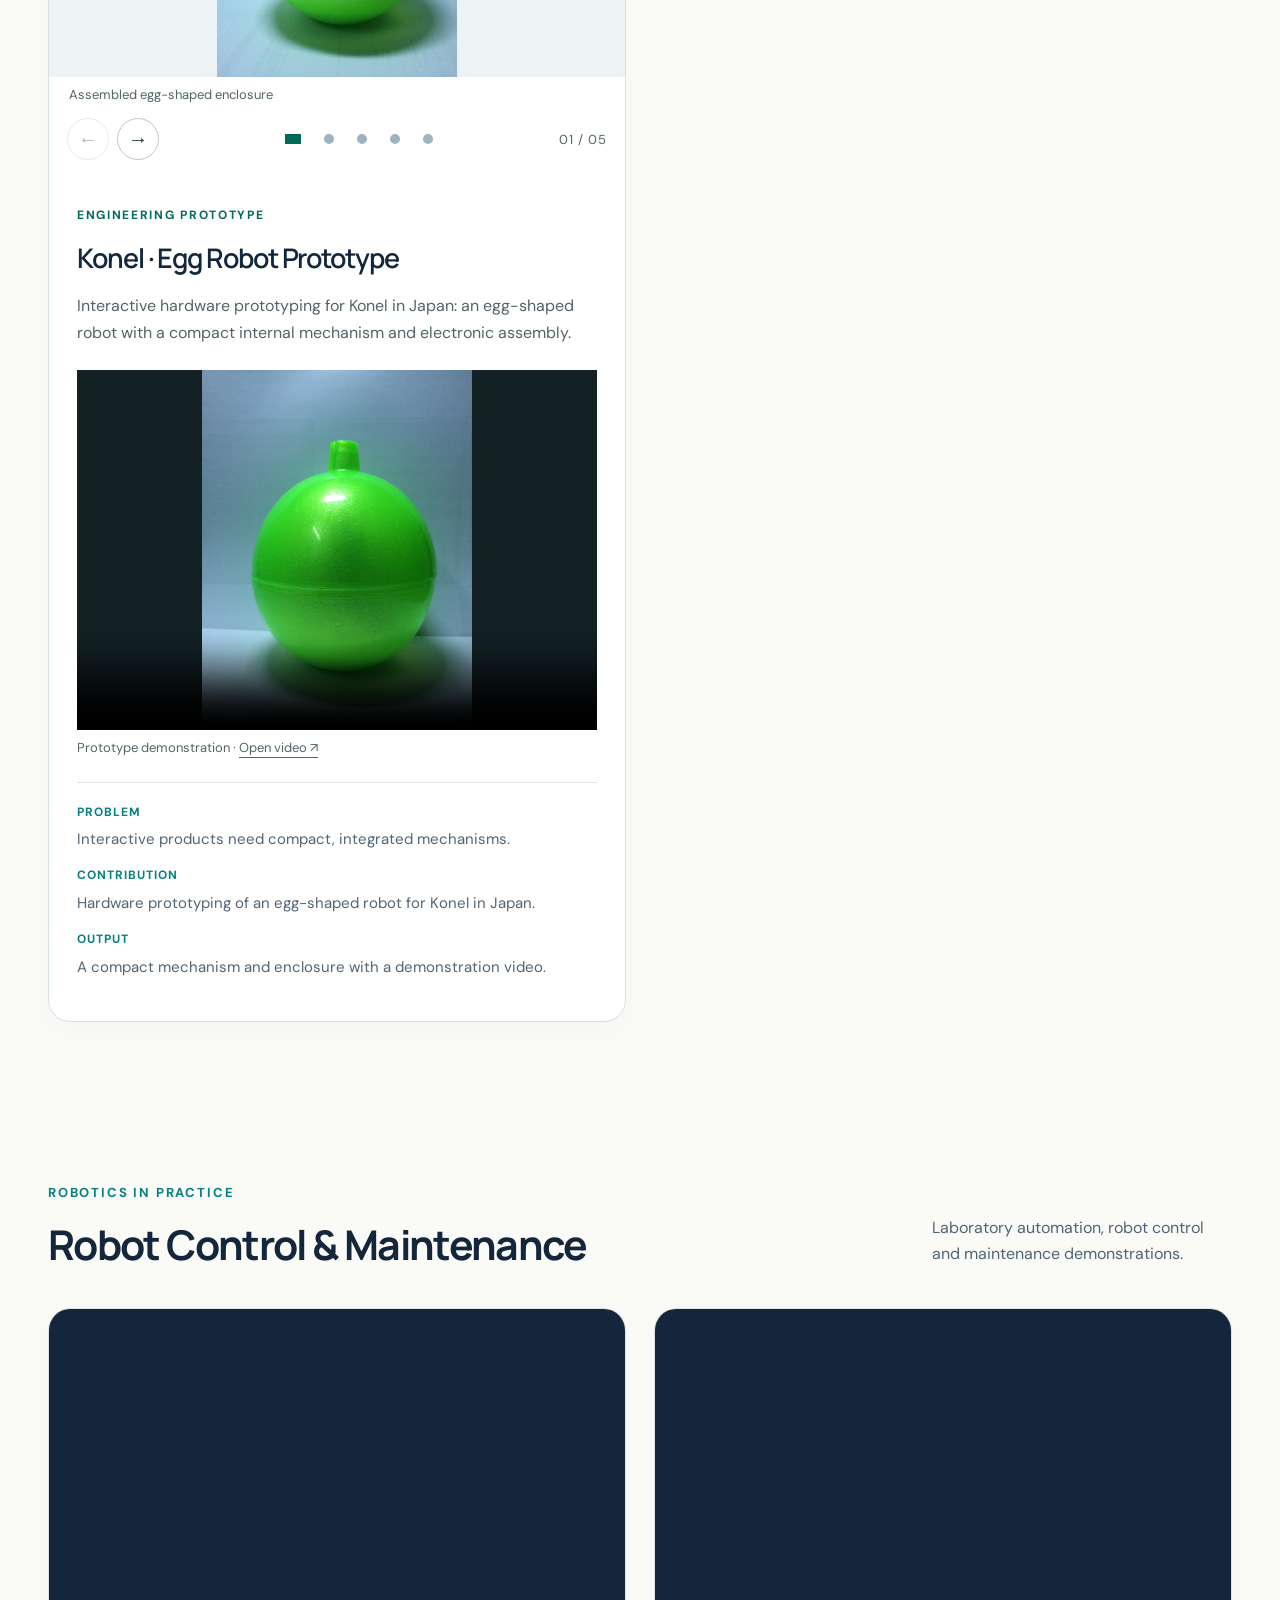
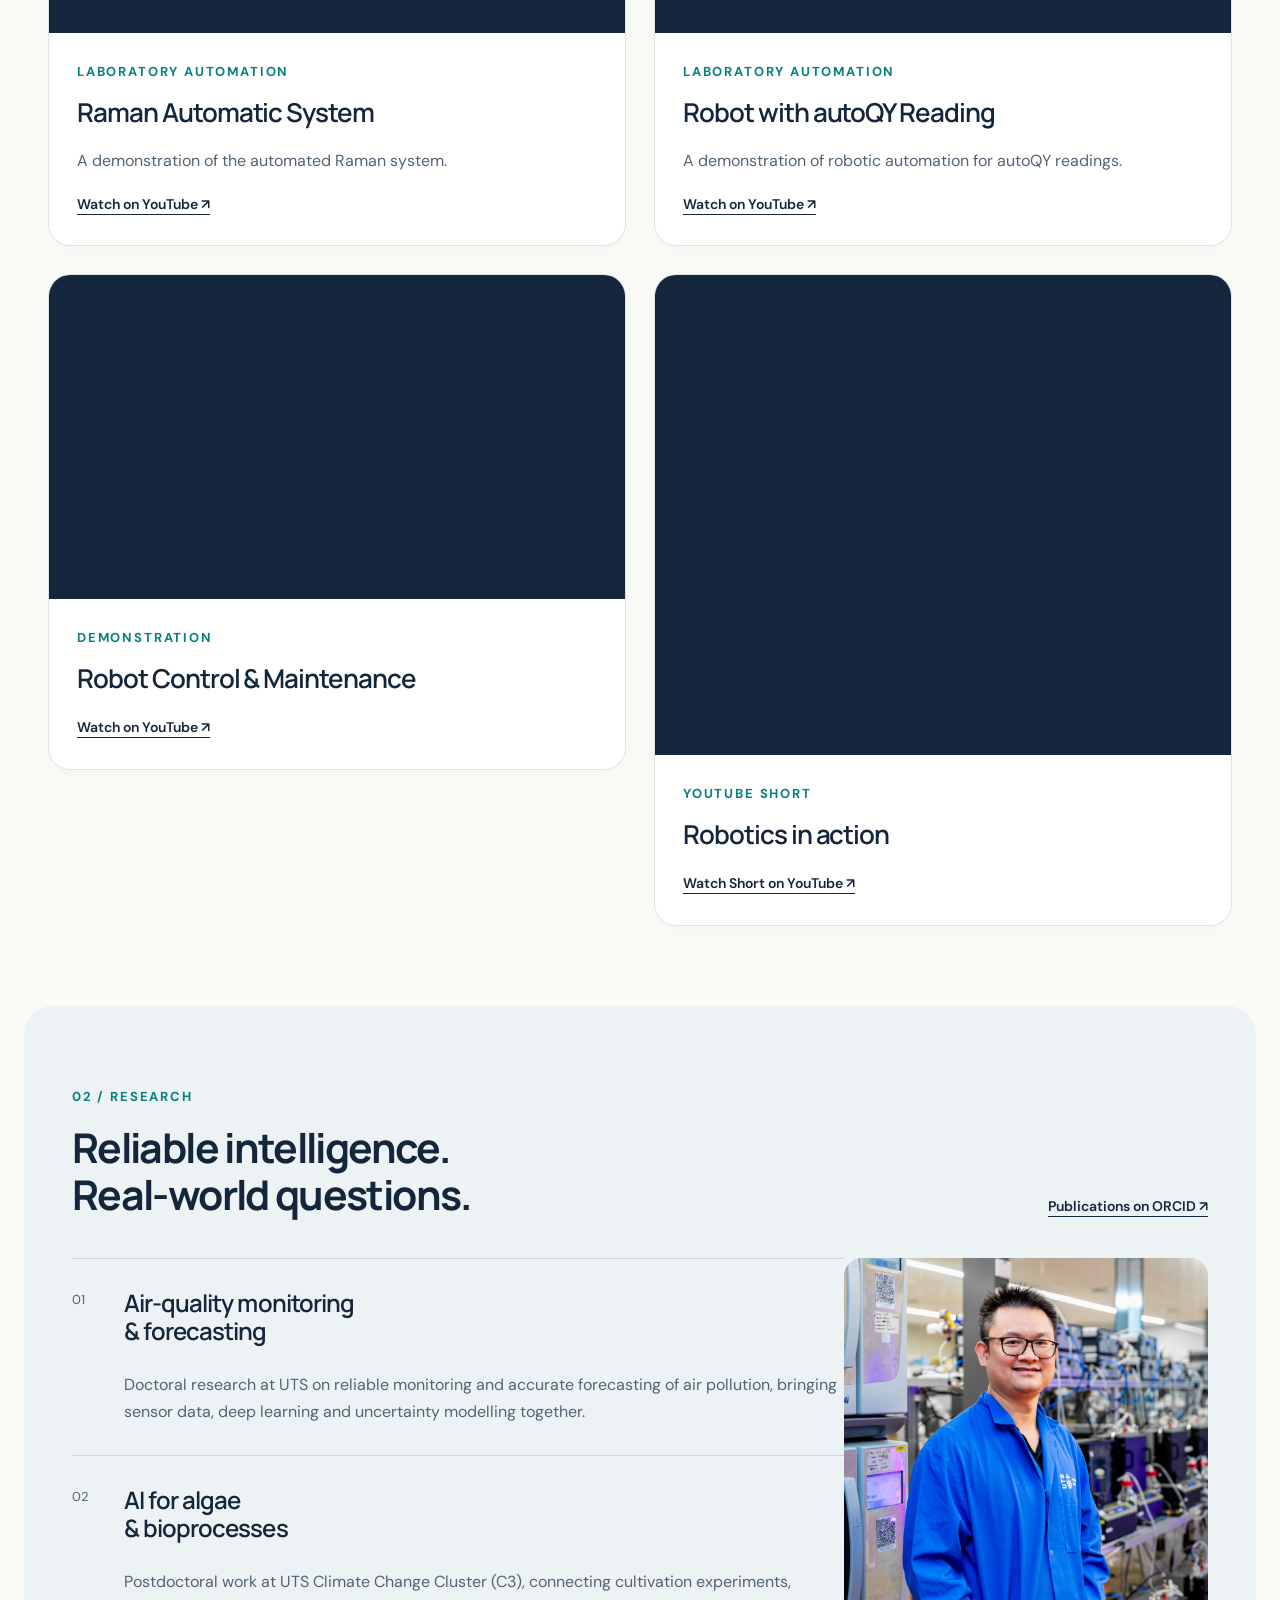
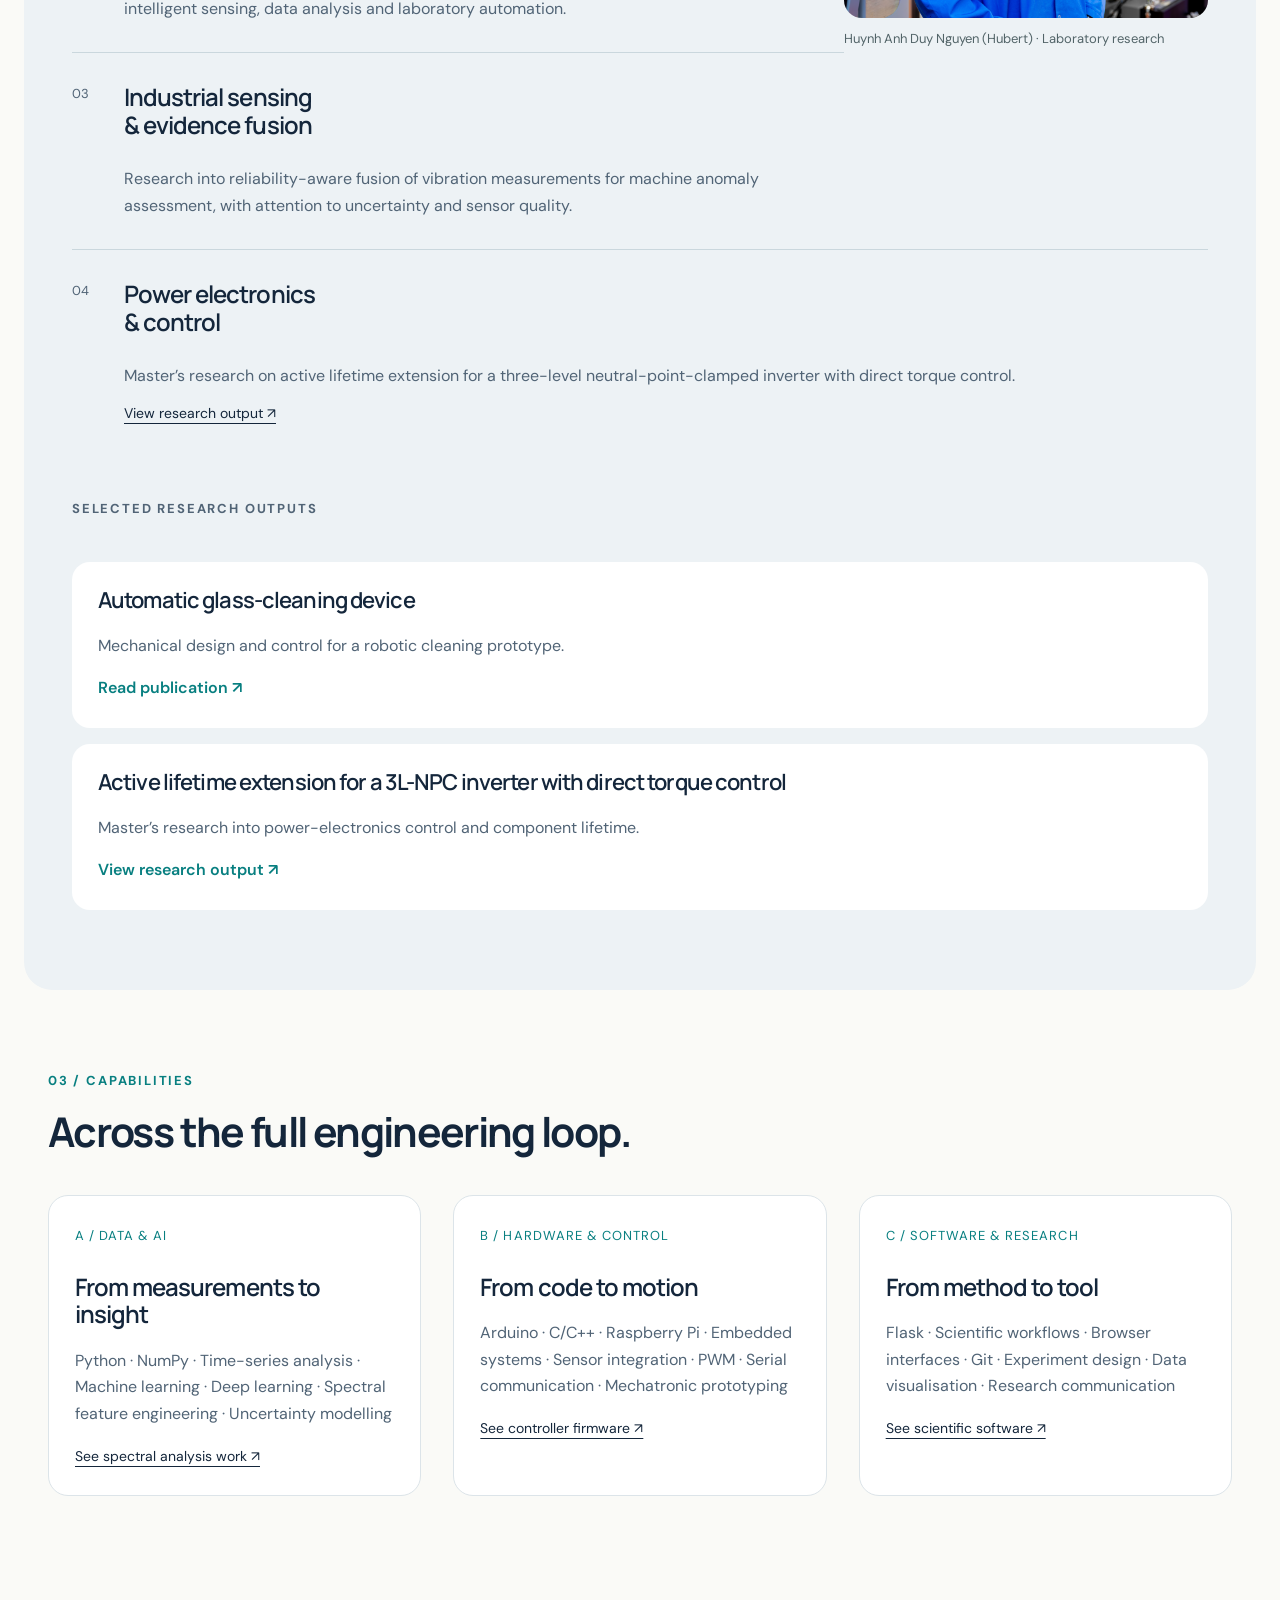
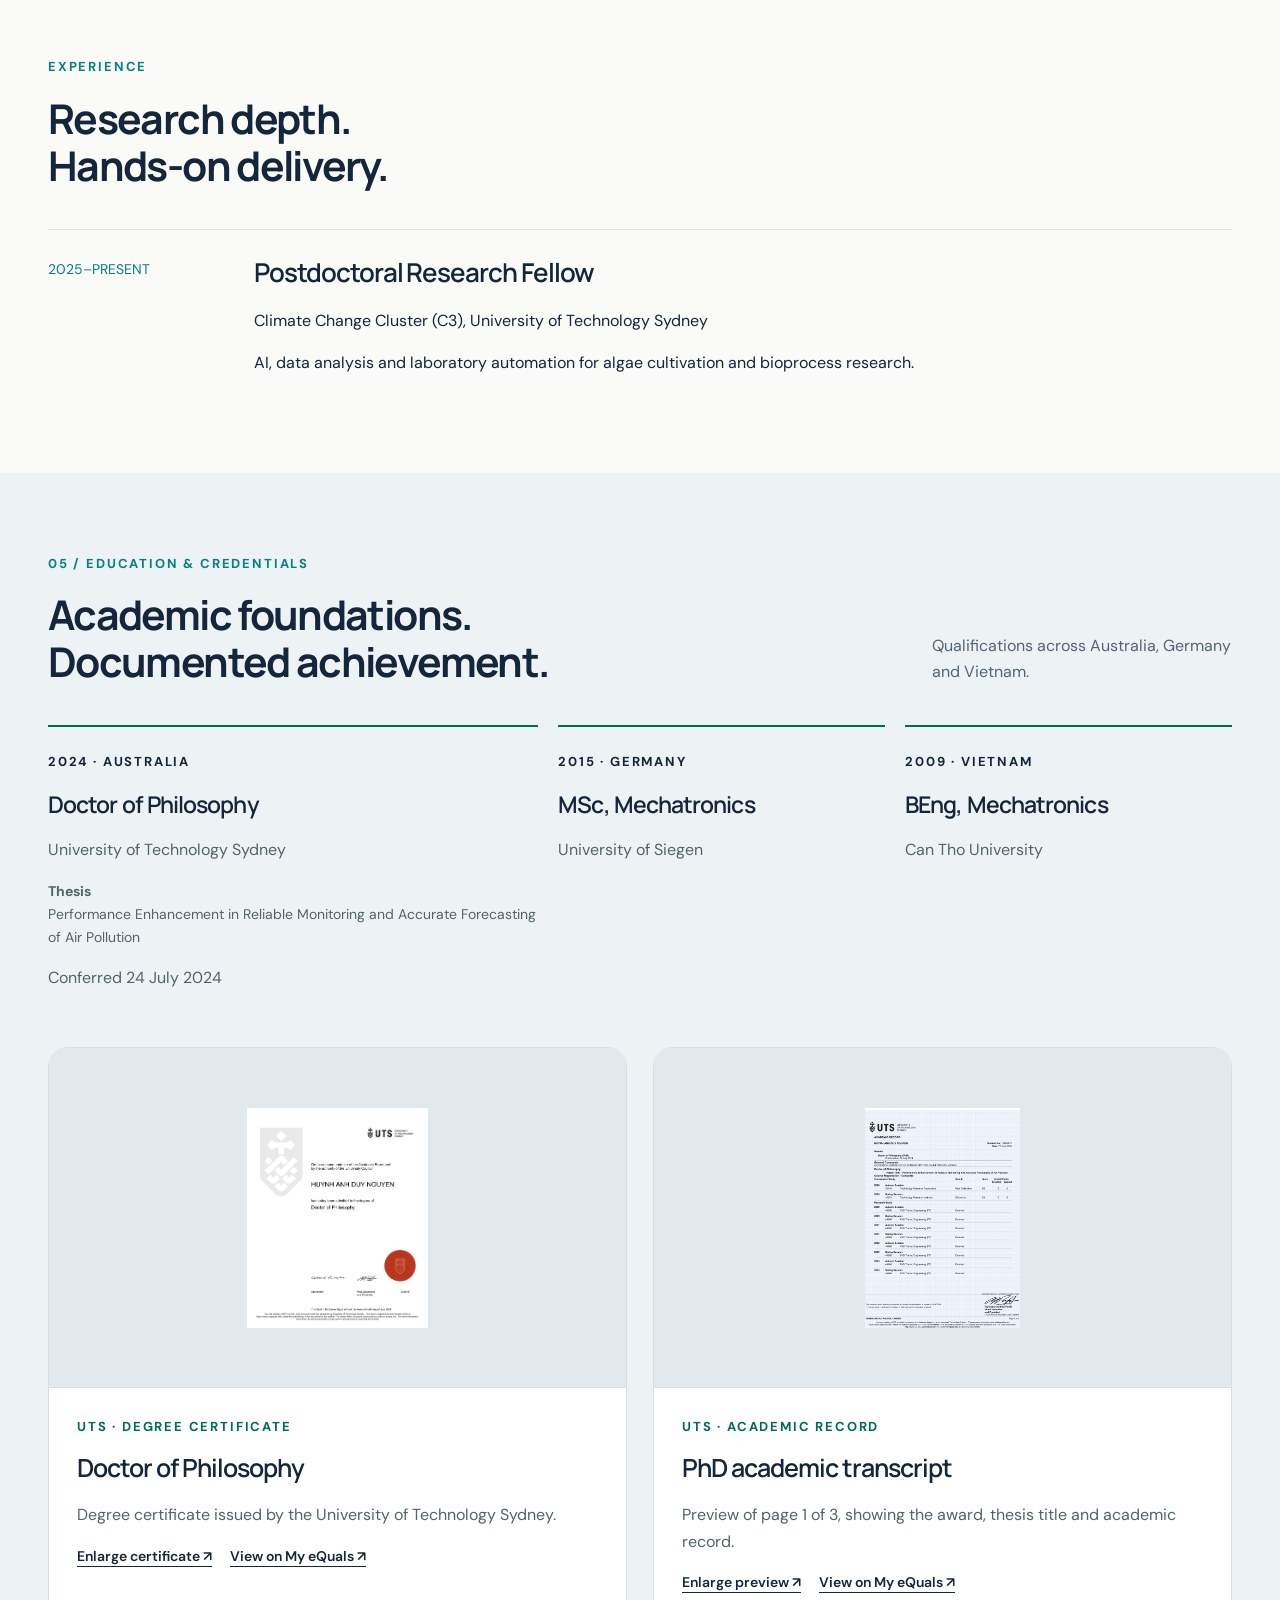
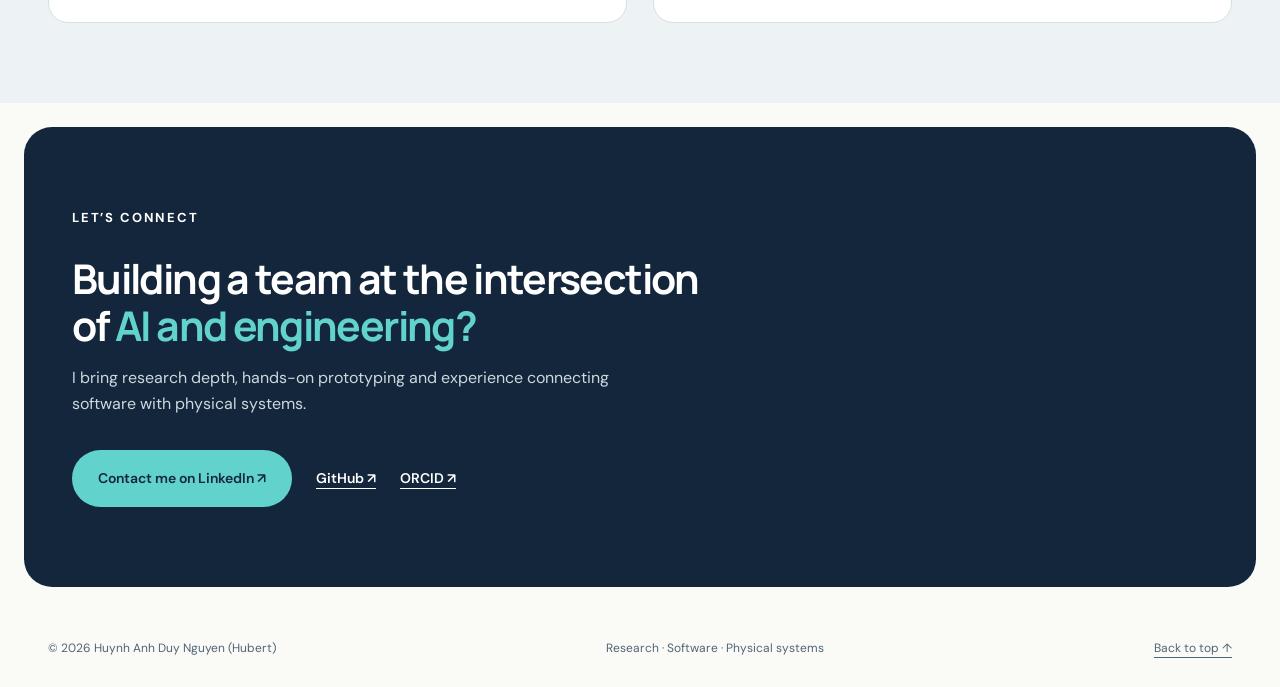
==== commit 47d62bee: "Match Raman, autoQY and Chlorella videos to portfolio projects" ====
--- a/index.html
+++ b/index.html
@@ -10,7 +10,13 @@
 
 <style>
 /* Robot control and maintenance video showcase */
-.robot-video-grid{display:grid;grid-template-columns:minmax(0,1.5fr) minmax(0,1fr);gap:28px;align-items:start}
+.epbr-evaluation-video{margin:8px 0 28px;max-width:860px;width:100%;align-self:center}
+.epbr-evaluation-video .robot-player{border-radius:16px;overflow:hidden}
+.epbr-evaluation-video figcaption{margin-top:14px;color:var(--muted)}
+.epbr-evaluation-video strong{color:var(--ink)}
+.robot-video-copy>p:not(.eyebrow){color:var(--muted)}
+
+.robot-video-grid{display:grid;grid-template-columns:repeat(2,minmax(0,1fr));gap:28px;align-items:start}
 .robot-video-card{min-width:0;background:white;border:1px solid var(--line);border-radius:22px;overflow:hidden;box-shadow:0 8px 28px #14263b06}
 .robot-player{aspect-ratio:16/9;background:#14263b}
 .robot-player iframe{display:block;width:100%;height:100%;border:0}
@@ -168,6 +174,11 @@
 <summary>Engineering details</summary>
 <p>Includes bounded command parsing, immediate and newline-terminated commands, and initial output states. Temperature conversion uses a configurable calibration model that must be calibrated for the actual hardware.</p>
 </details>
+<figure class="epbr-evaluation-video" id="epbr-contamination">
+<div class="robot-player"><iframe src="https://www.youtube-nocookie.com/embed/zQ9TZ4EXziA" title="ePBR — contamination evaluation with Chlorella" loading="lazy" referrerpolicy="strict-origin-when-cross-origin" allow="accelerometer; autoplay; clipboard-write; encrypted-media; gyroscope; picture-in-picture; web-share" allowfullscreen></iframe></div>
+<figcaption><strong>Contamination evaluation with <i>Chlorella</i></strong><br/>
+<a class="text-link" href="https://www.youtube.com/watch?v=zQ9TZ4EXziA" target="_blank" rel="noopener noreferrer">Watch experiment on YouTube ↗</a></figcaption>
+</figure>
 <a class="project-link" href="https://github.com/nhaduy99/ePBR">View project source ↗</a>
 <dl class="project-story"><div><dt>Problem</dt><dd>Cultivation experiments require coordinated sensing and actuation.</dd></div><div><dt>Contribution</dt><dd>Arduino firmware for temperature, lighting, airflow and thermal control.</dd></div><div><dt>Output</dt><dd>A serial-command interface for experimental photobioreactors.</dd></div></dl></article>
 <article class="project" data-category="ai bioprocess" id="project-2">
@@ -433,9 +444,28 @@
 <p class="eyebrow">ROBOTICS IN PRACTICE</p>
 <h2 id="robot-control-title">Robot Control &amp; Maintenance</h2>
 </div>
-<p>Video demonstrations from my robot control and maintenance work.</p>
+<p>Laboratory automation, robot control and maintenance demonstrations.</p>
 </div>
 <div class="robot-video-grid">
+<article class="robot-video-card" id="raman-automation">
+<div class="robot-player"><iframe src="https://www.youtube-nocookie.com/embed/hHSOI5j-fuo" title="Raman Automatic System" loading="lazy" referrerpolicy="strict-origin-when-cross-origin" allow="accelerometer; autoplay; clipboard-write; encrypted-media; gyroscope; picture-in-picture; web-share" allowfullscreen></iframe></div>
+<div class="robot-video-copy">
+<p class="eyebrow">LABORATORY AUTOMATION</p>
+<h3>Raman Automatic System</h3>
+<p>A demonstration of the automated Raman system.</p>
+<a class="text-link" href="https://www.youtube.com/watch?v=hHSOI5j-fuo" target="_blank" rel="noopener noreferrer">Watch on YouTube ↗</a>
+</div>
+</article>
+<article class="robot-video-card" id="autoqy-robot">
+<div class="robot-player"><iframe src="https://www.youtube-nocookie.com/embed/8UVOMiyO1tM" title="Robot with autoQY Reading" loading="lazy" referrerpolicy="strict-origin-when-cross-origin" allow="accelerometer; autoplay; clipboard-write; encrypted-media; gyroscope; picture-in-picture; web-share" allowfullscreen></iframe></div>
+<div class="robot-video-copy">
+<p class="eyebrow">LABORATORY AUTOMATION</p>
+<h3>Robot with autoQY Reading</h3>
+<p>A demonstration of robotic automation for autoQY readings.</p>
+<a class="text-link" href="https://www.youtube.com/watch?v=8UVOMiyO1tM" target="_blank" rel="noopener noreferrer">Watch on YouTube ↗</a>
+</div>
+</article>
+
 <article class="robot-video-card">
 <div class="robot-player">
 <iframe src="https://www.youtube-nocookie.com/embed/j8KaHuthzpA?start=3" title="Robot Control &amp; Maintenance — demonstration video" loading="lazy" referrerpolicy="strict-origin-when-cross-origin" allow="accelerometer; autoplay; clipboard-write; encrypted-media; gyroscope; picture-in-picture; web-share" allowfullscreen></iframe>
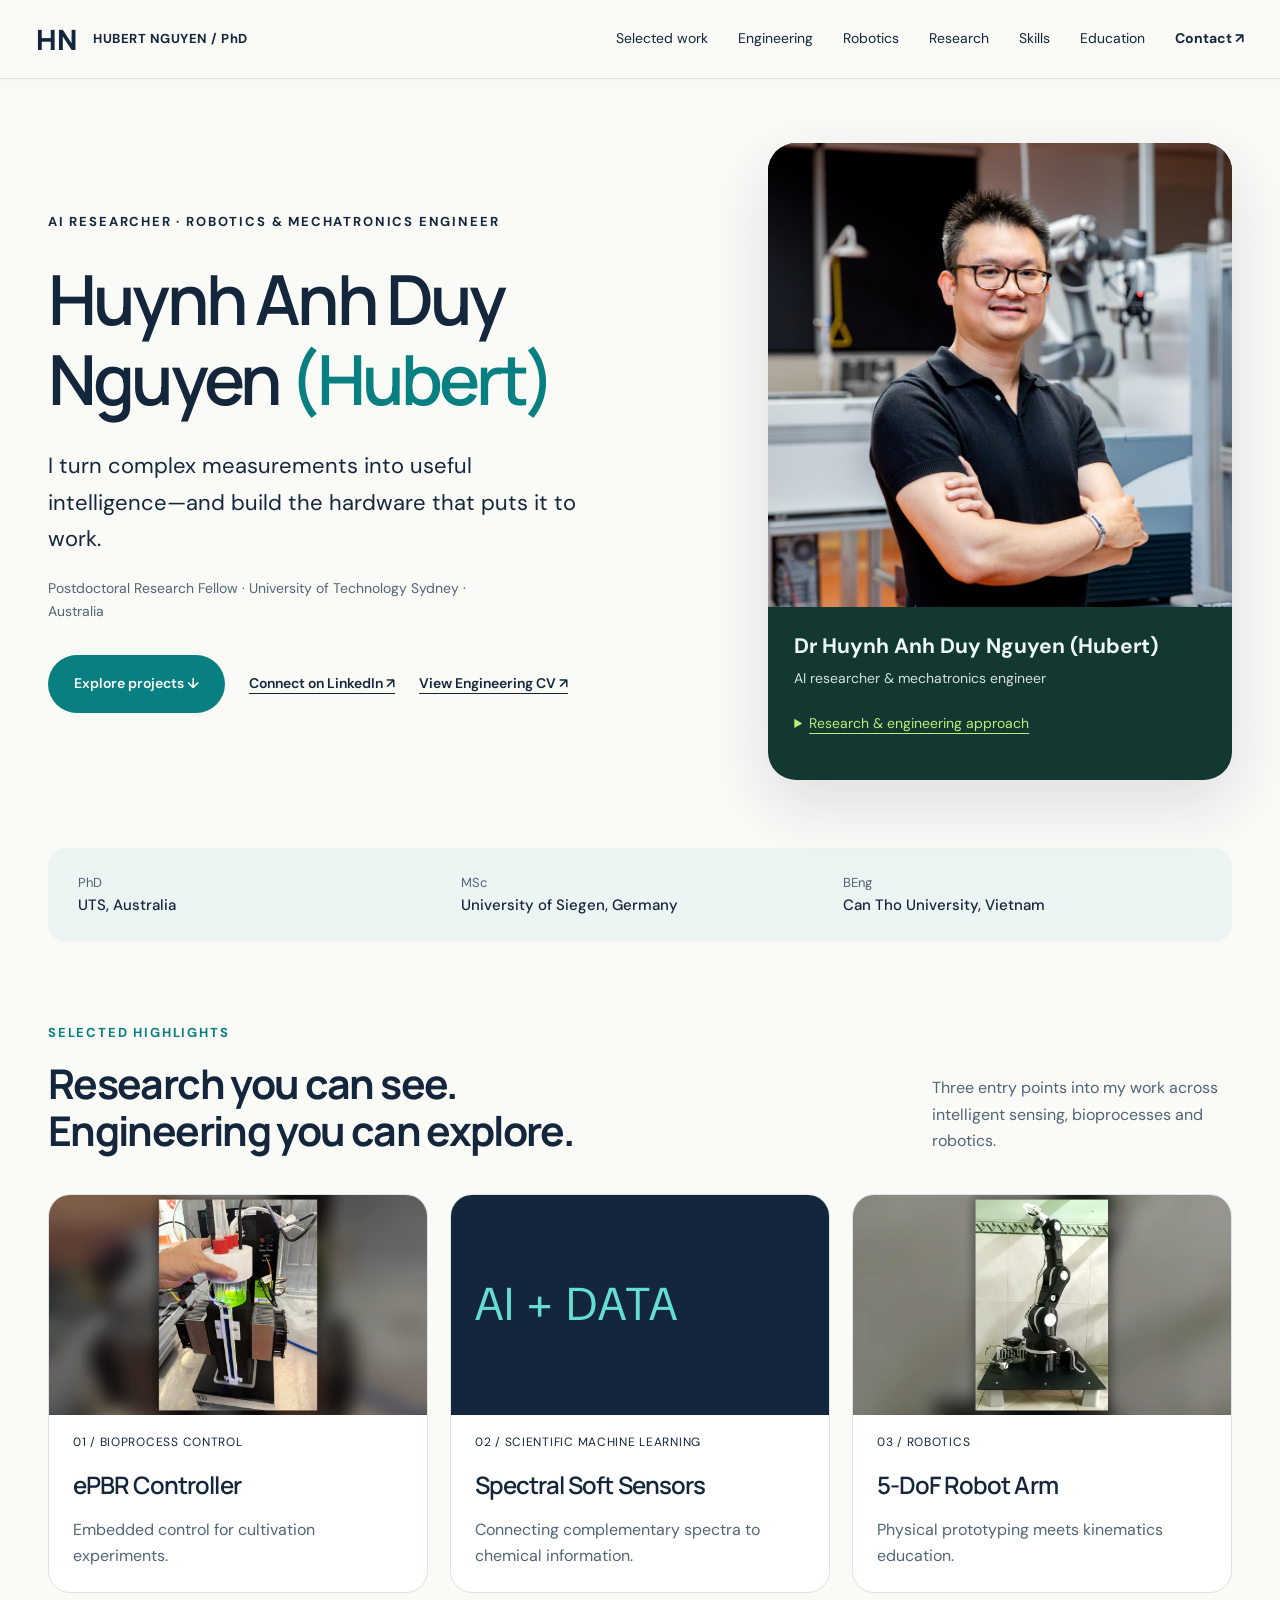
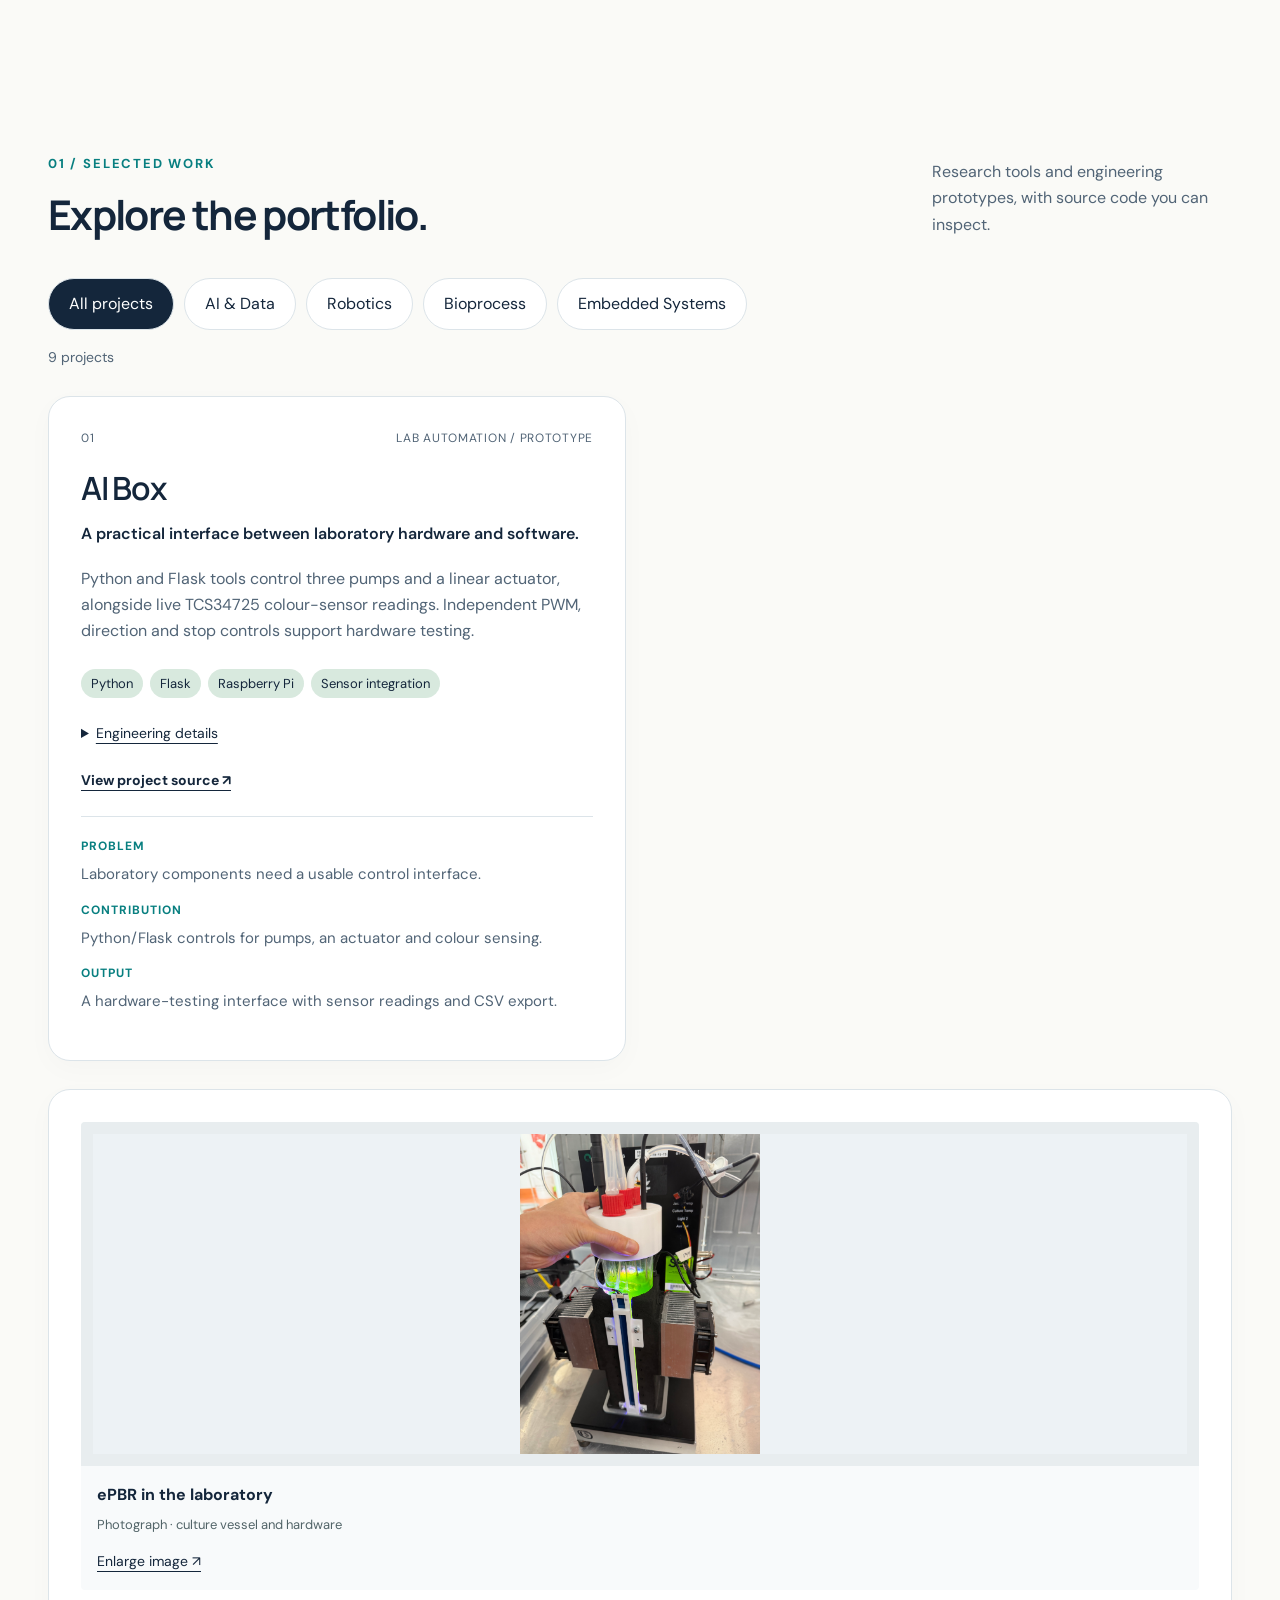
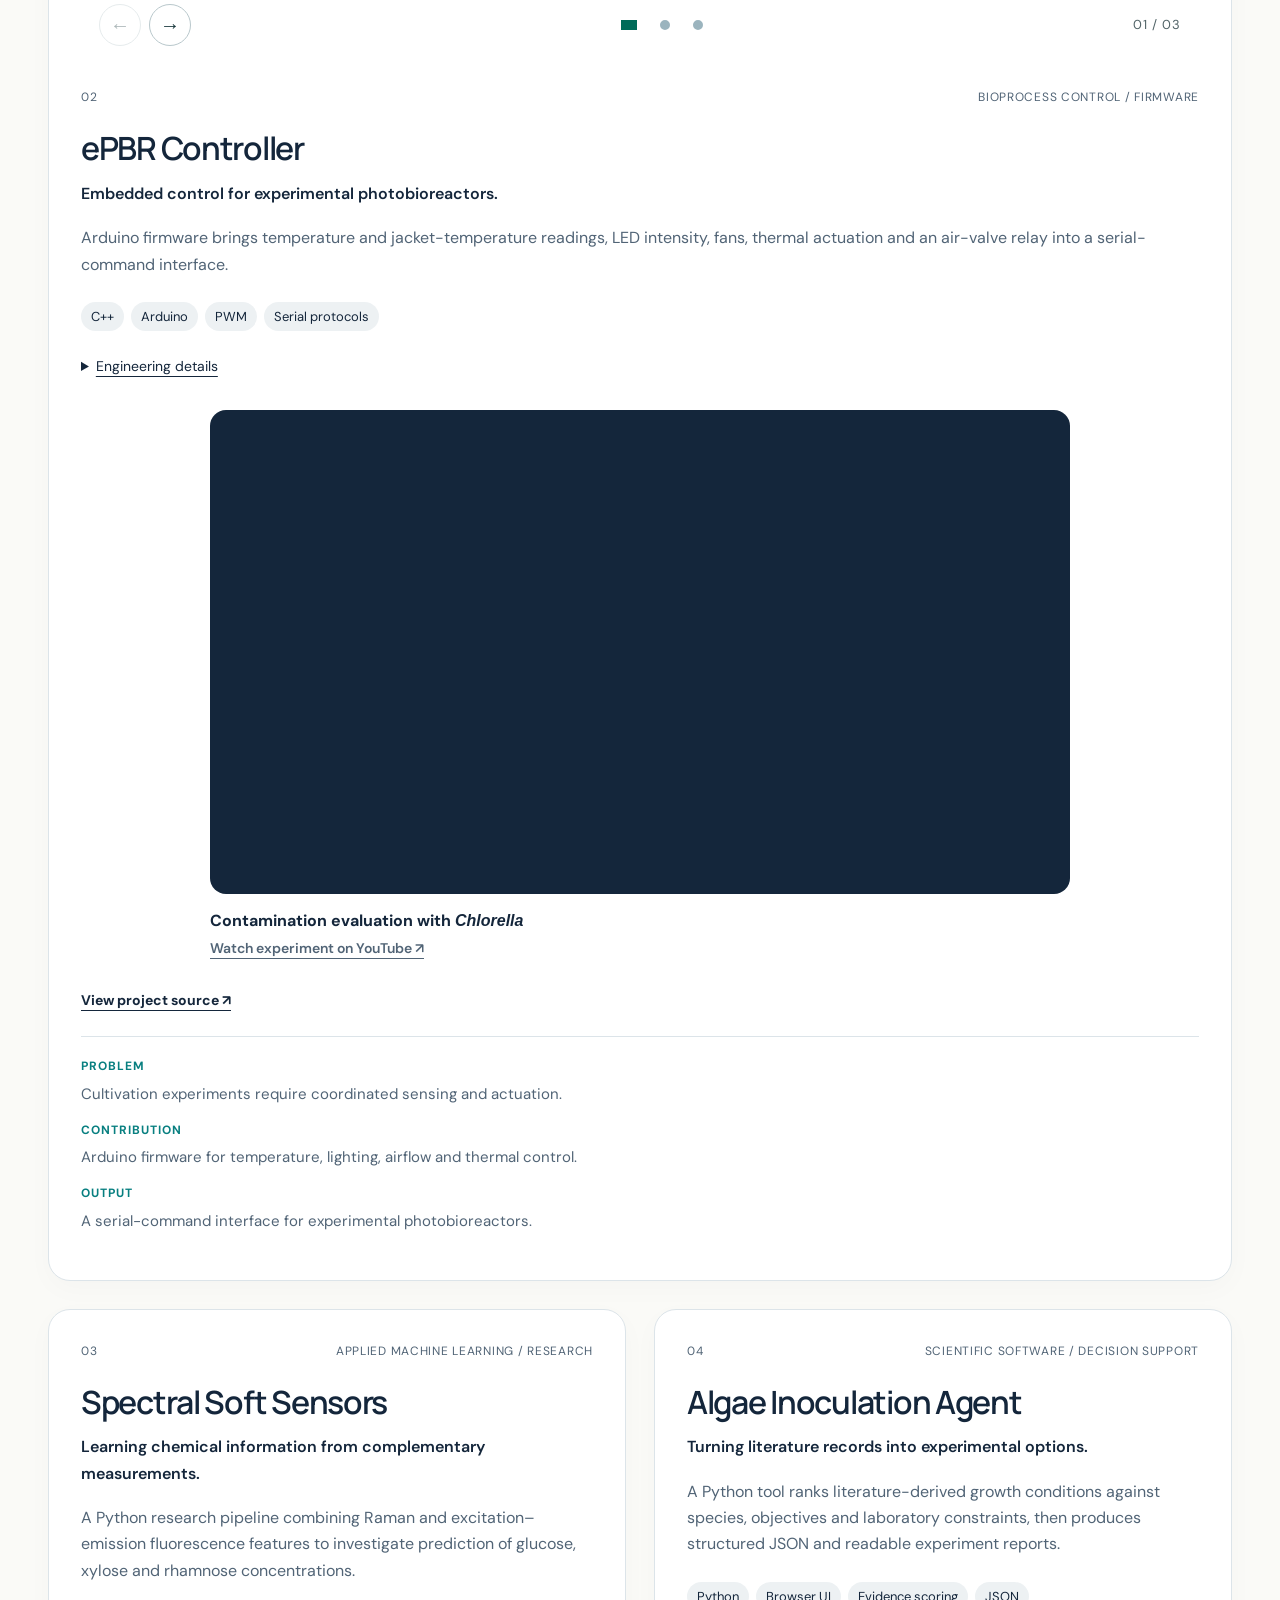
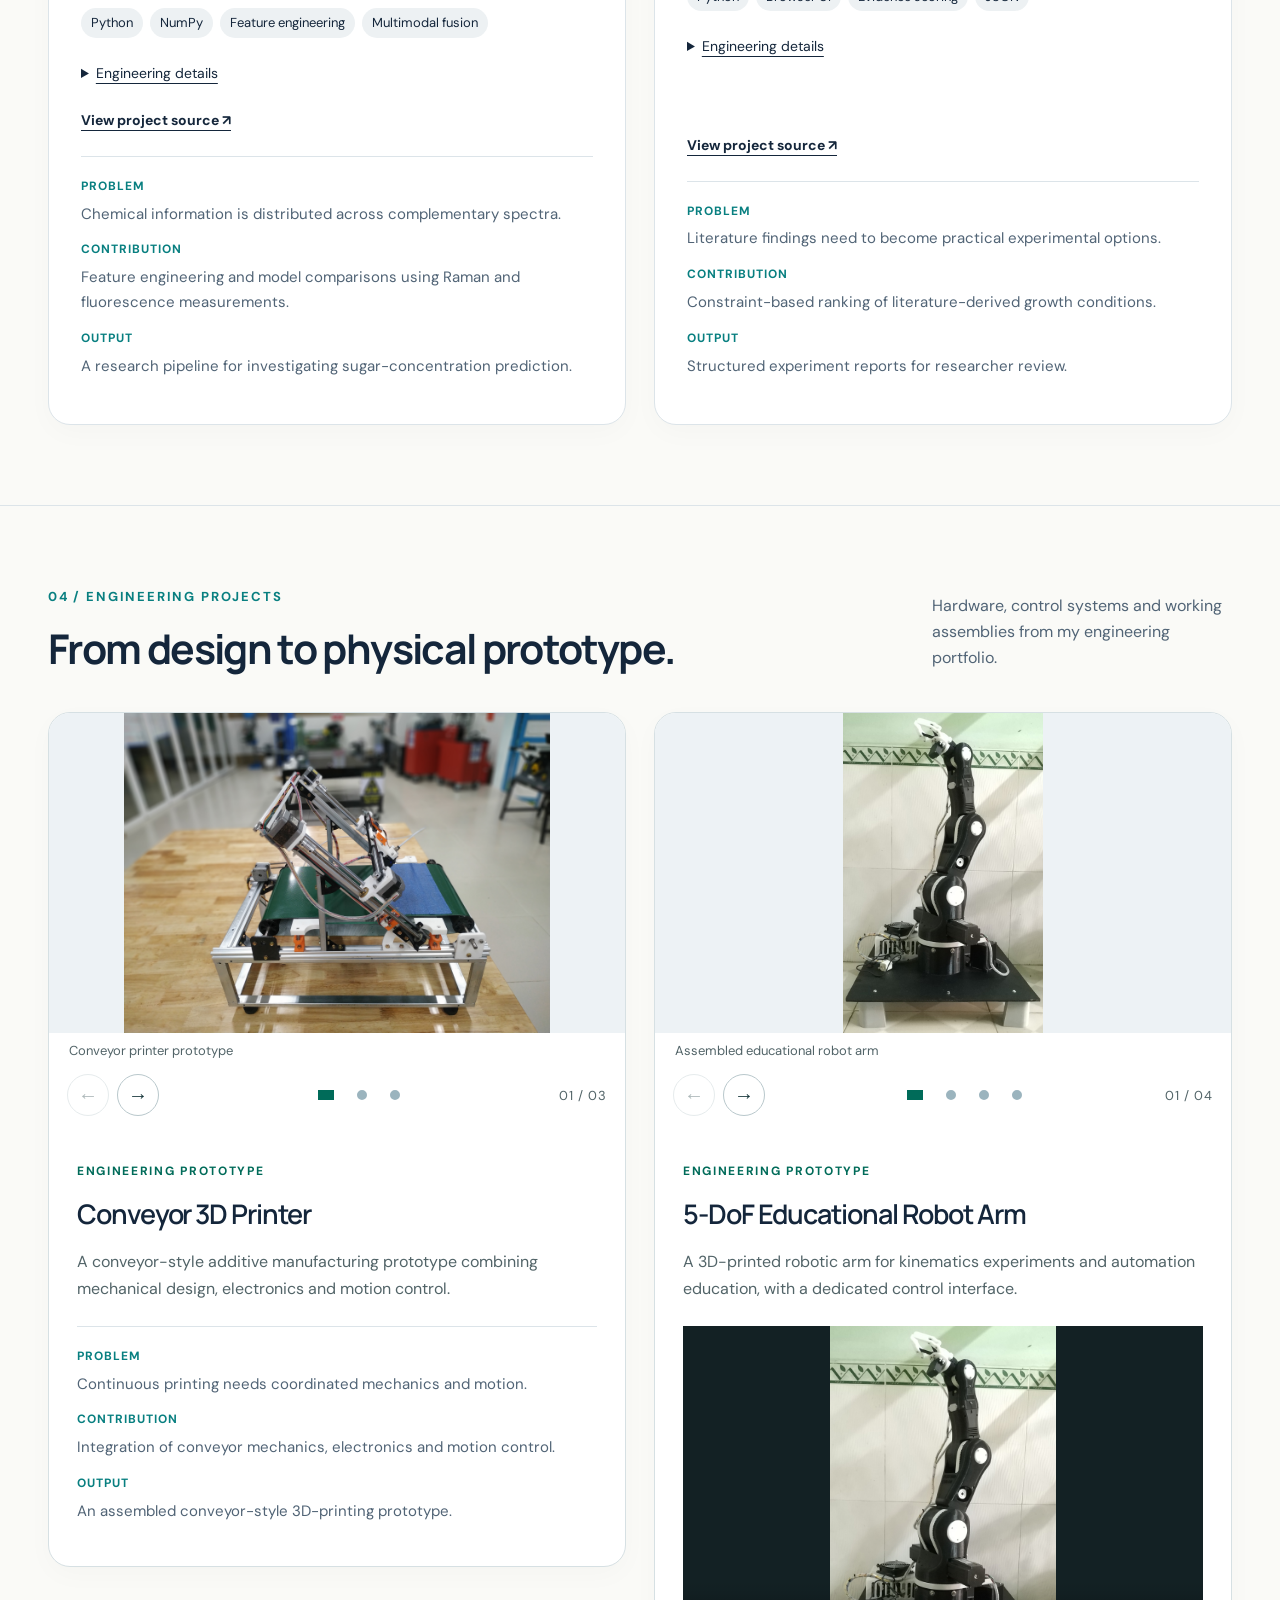
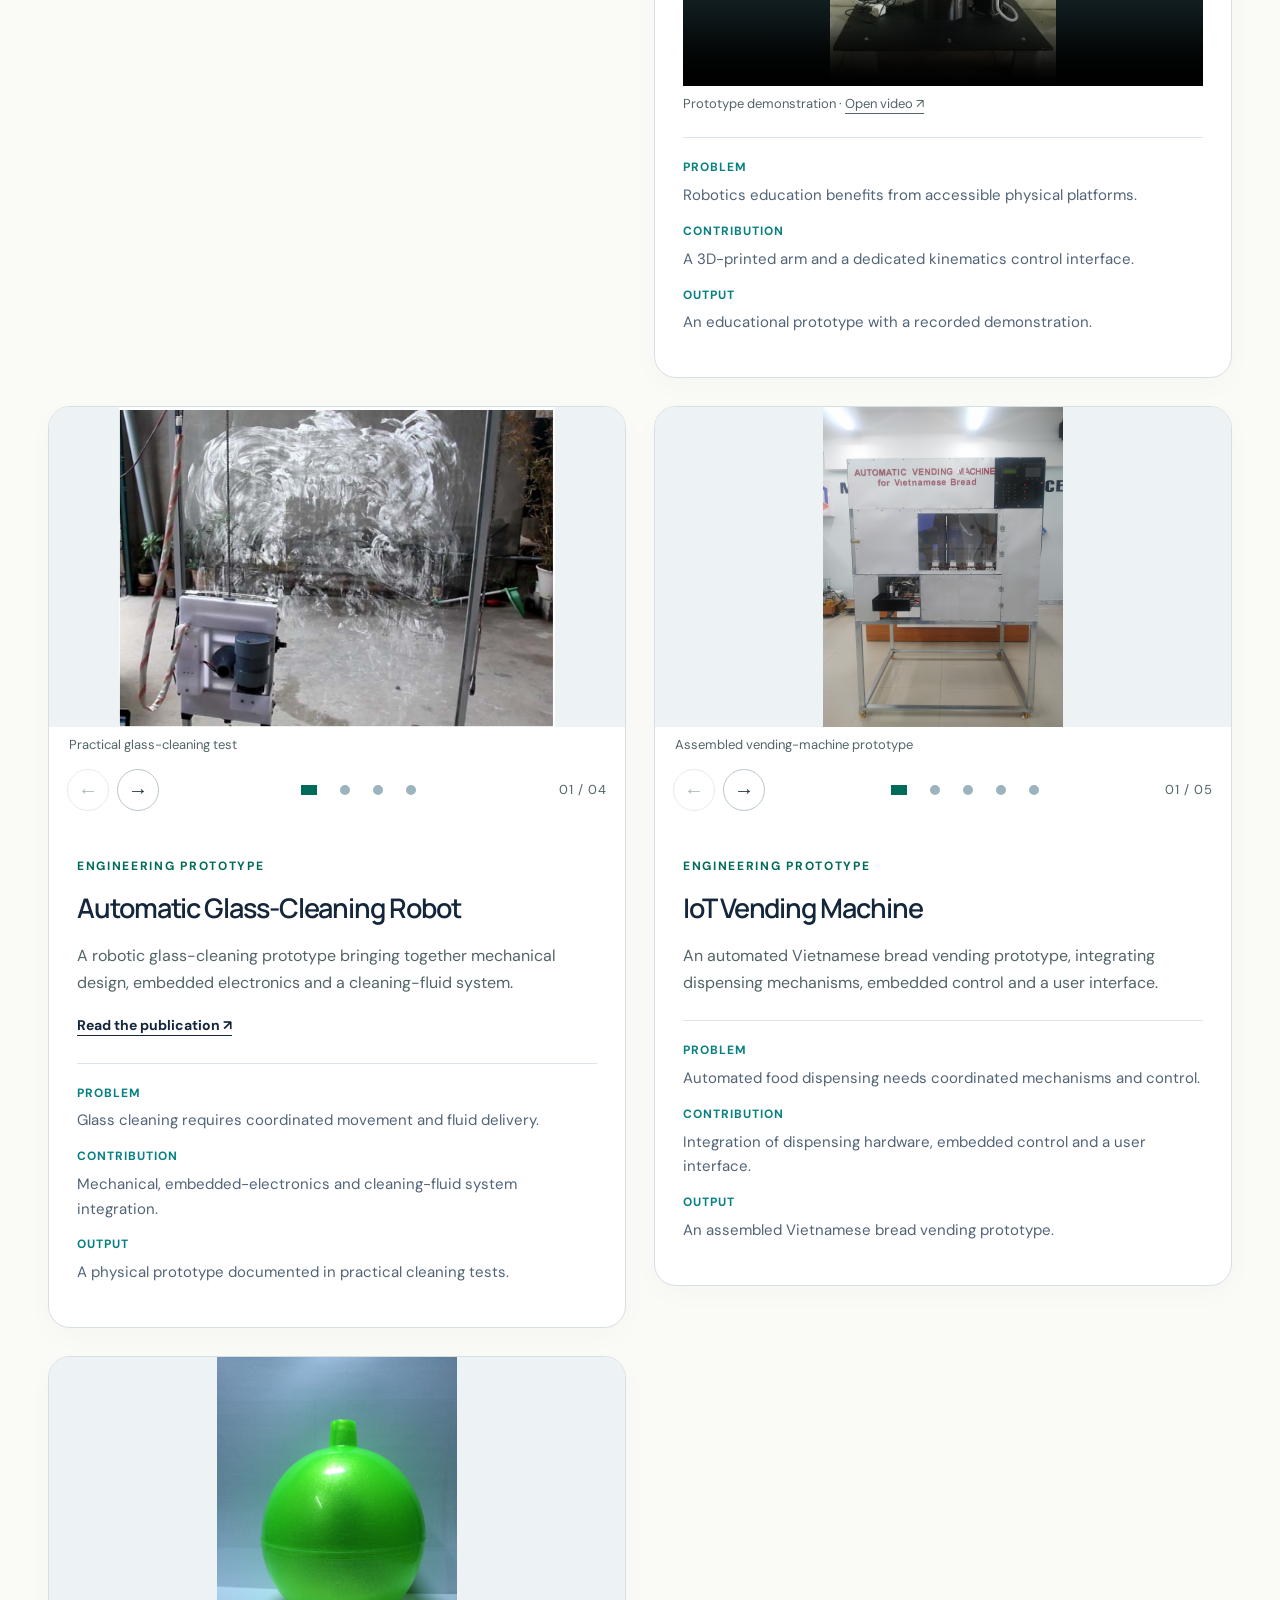
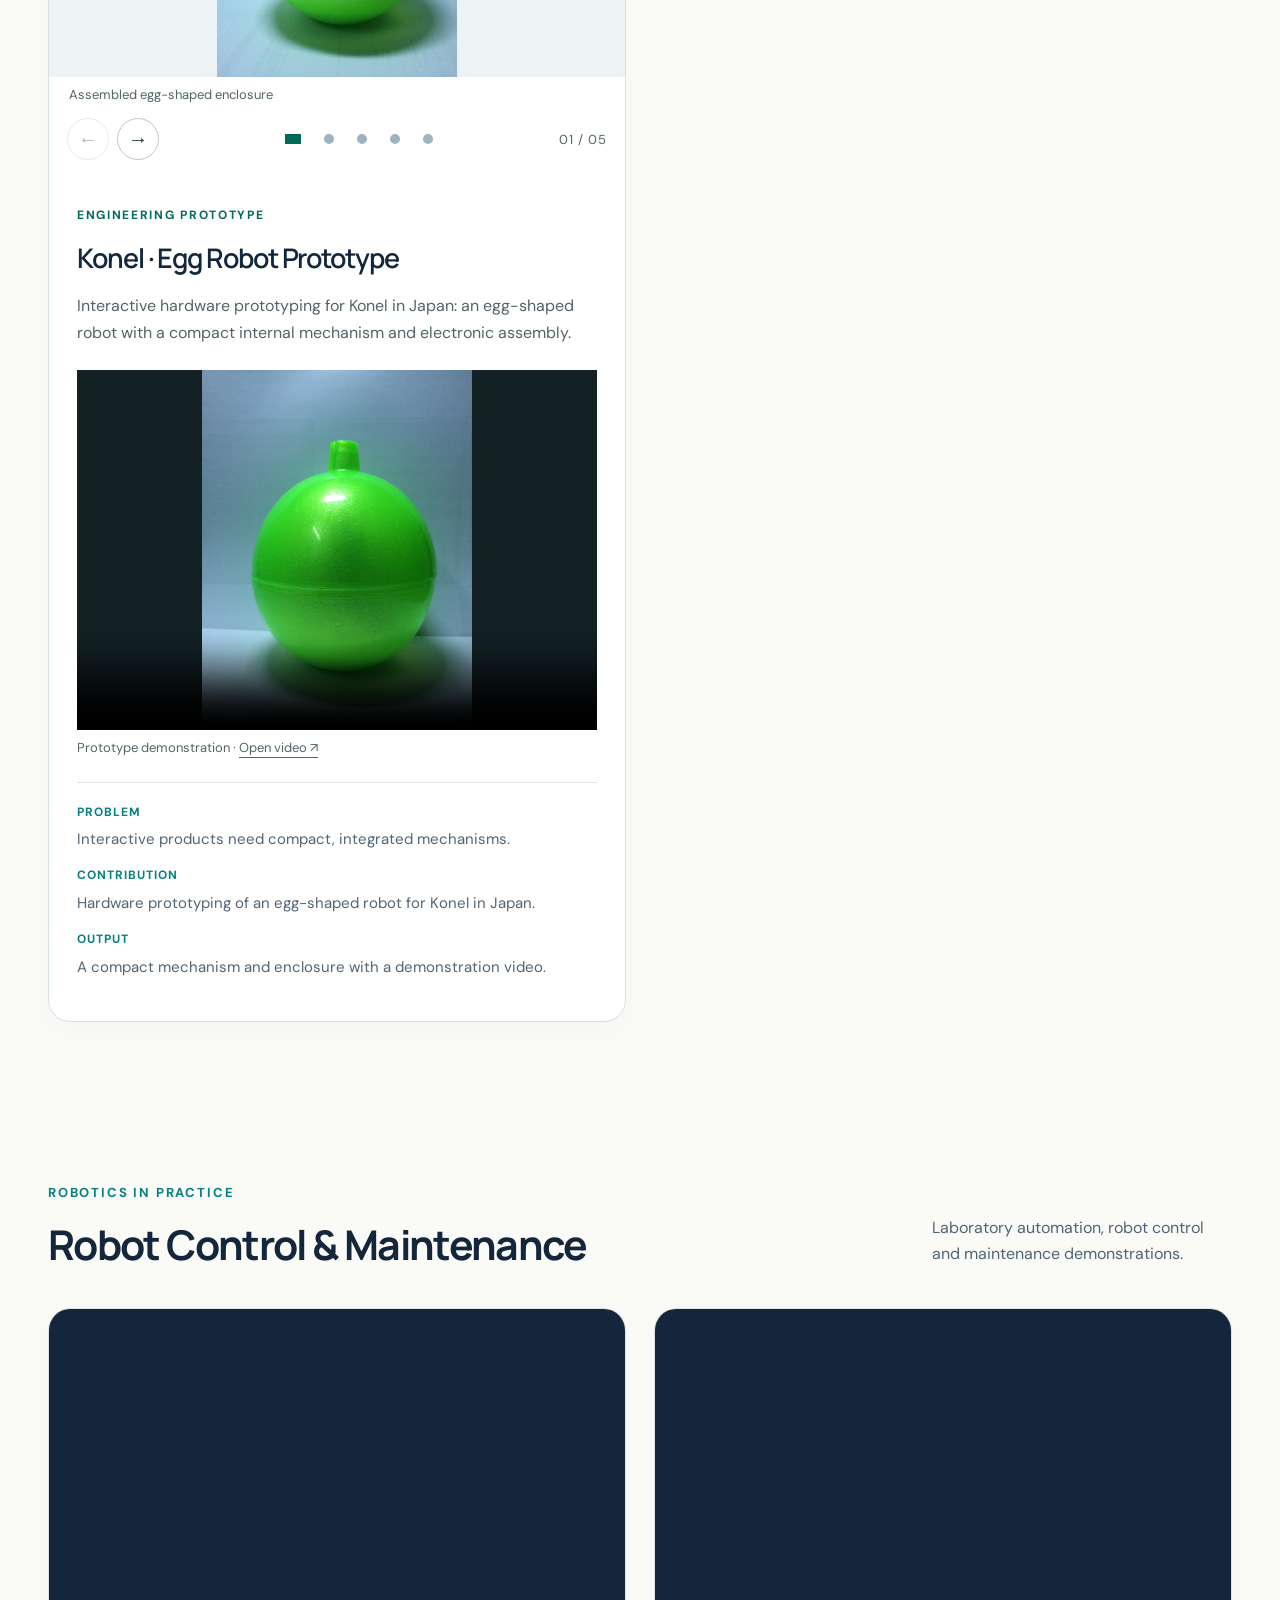
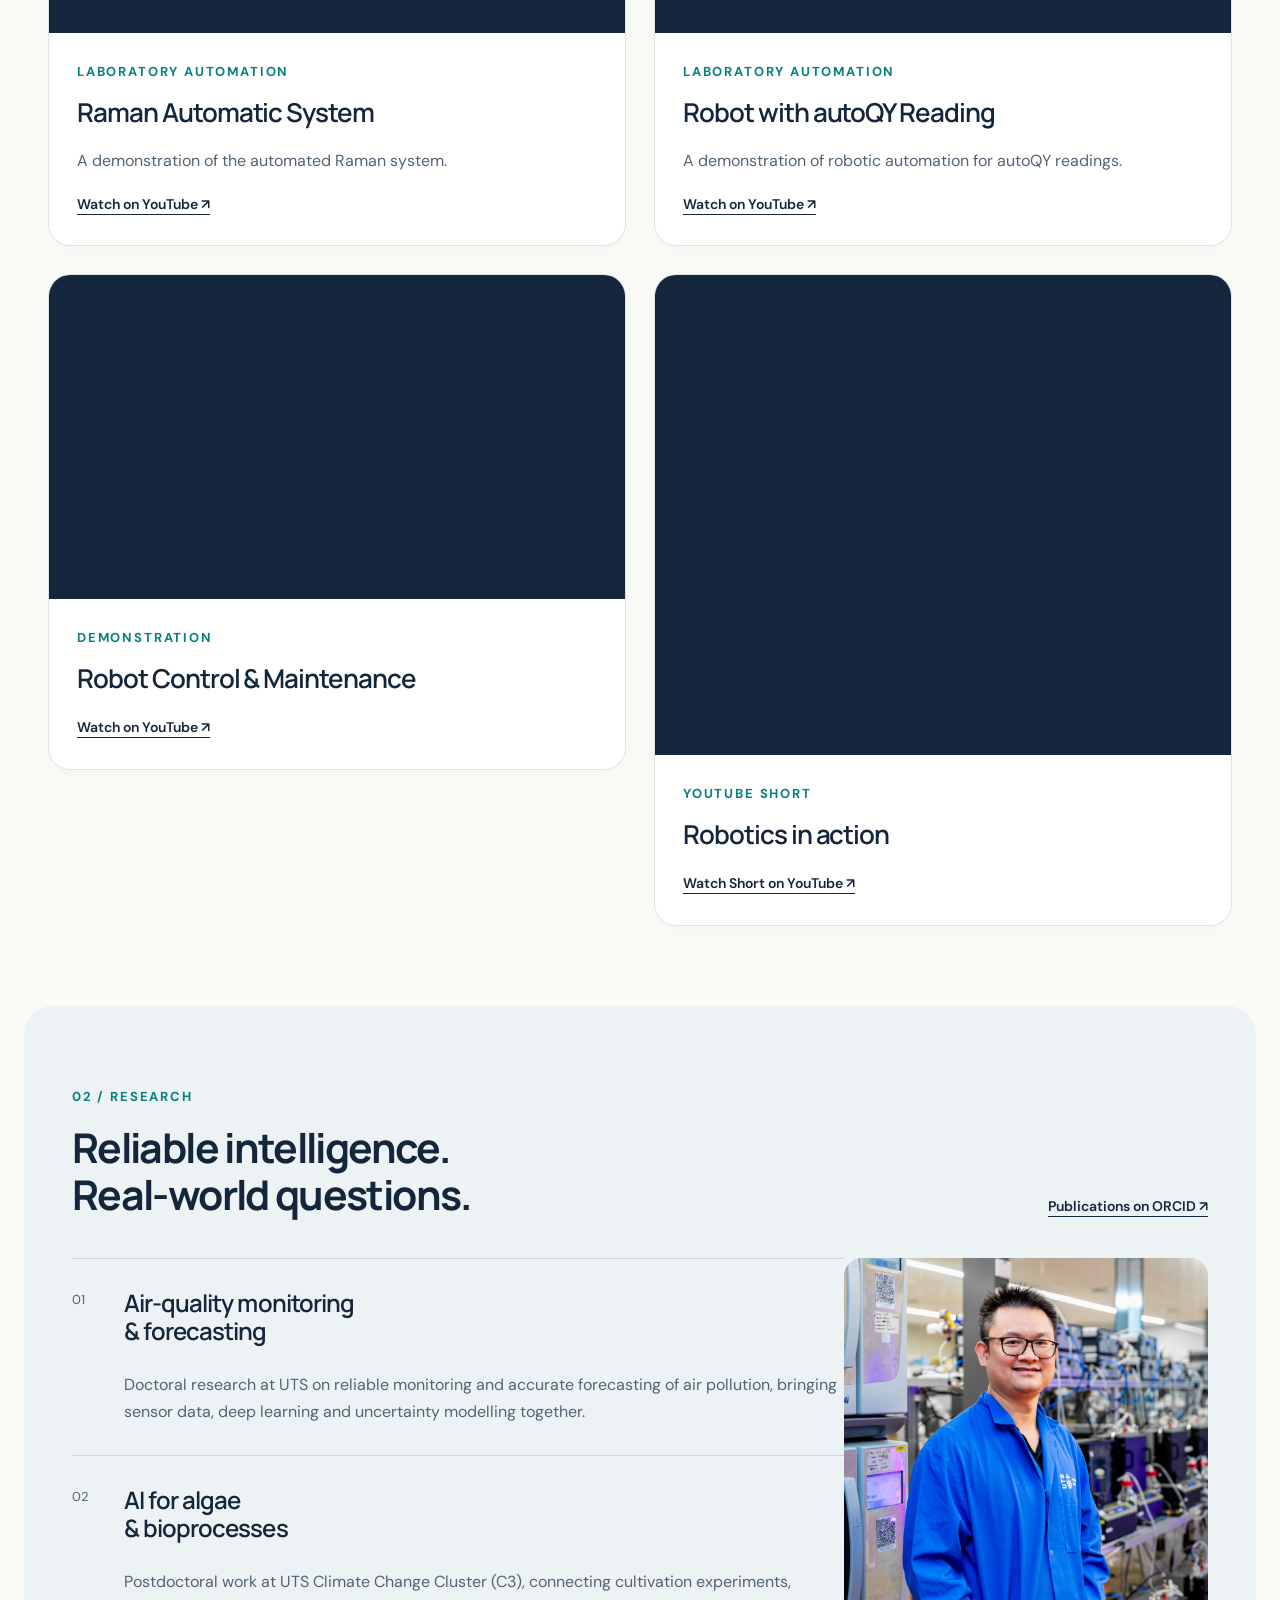
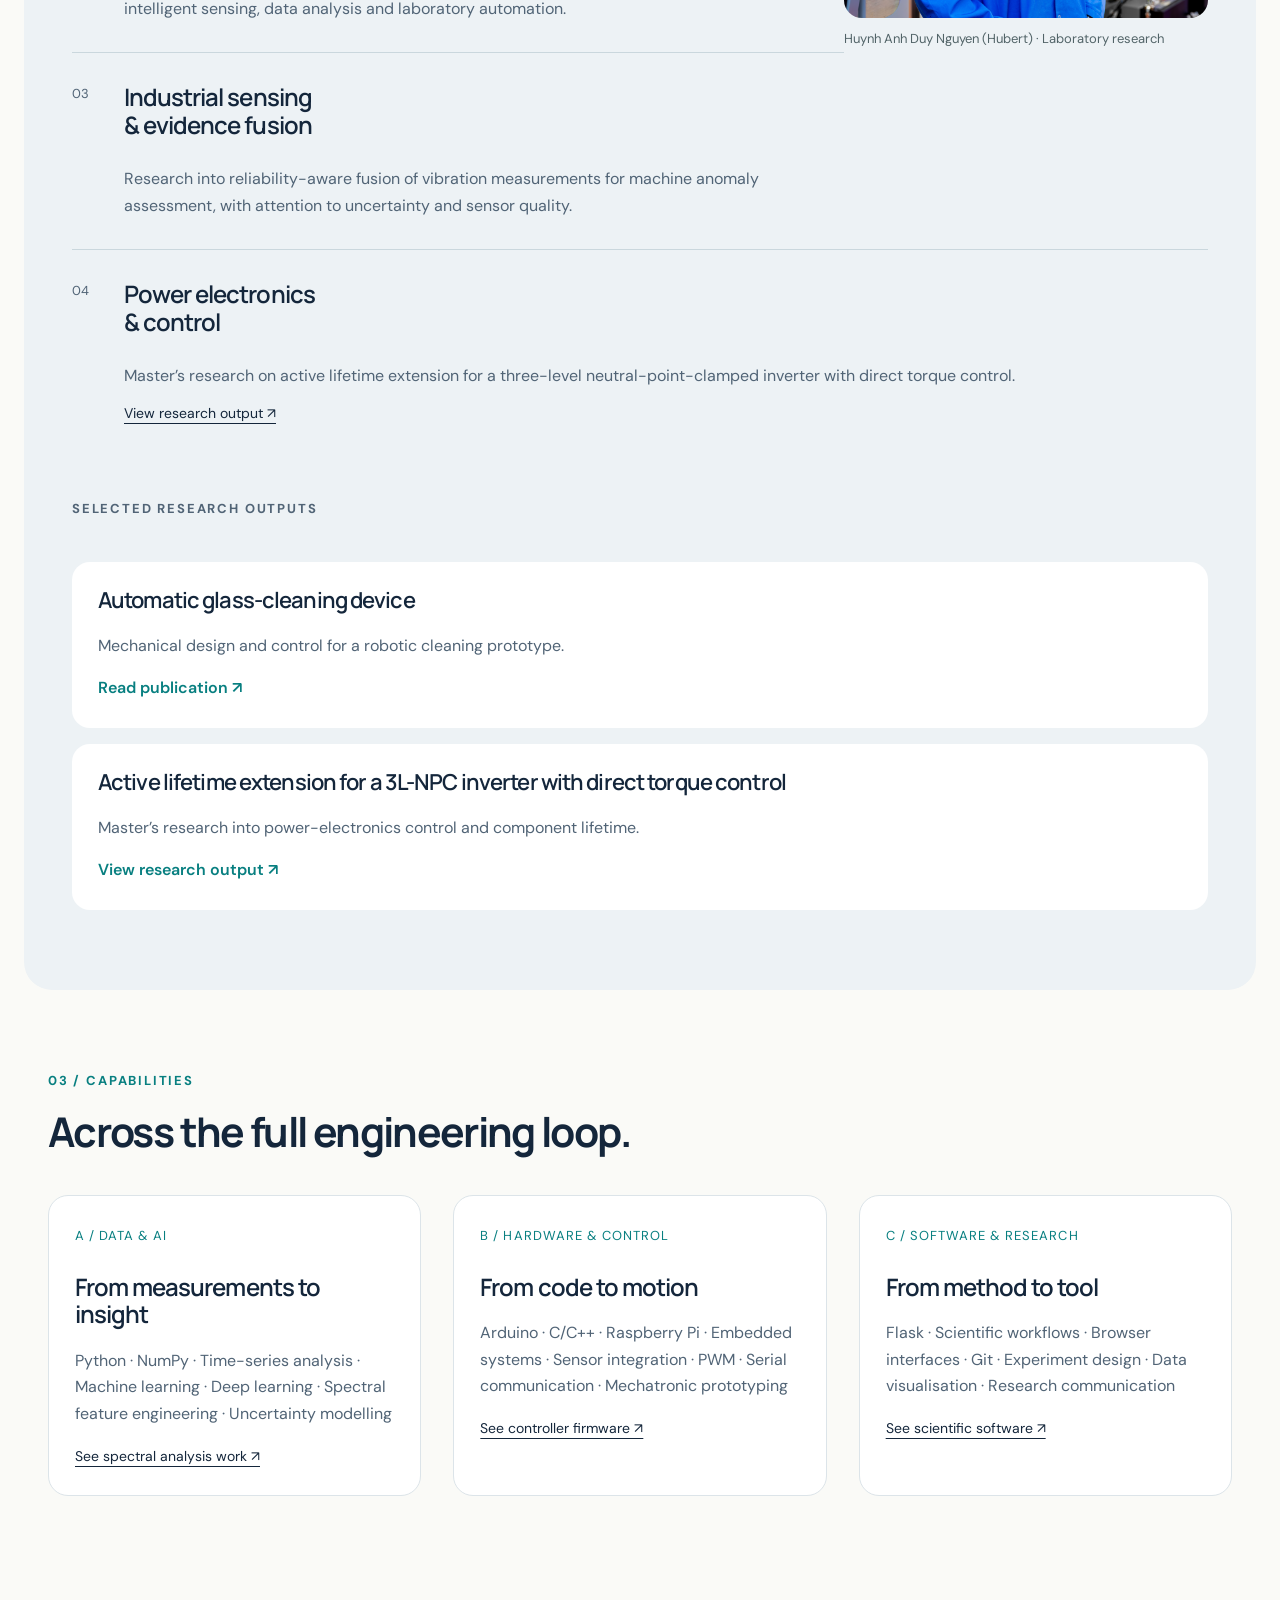
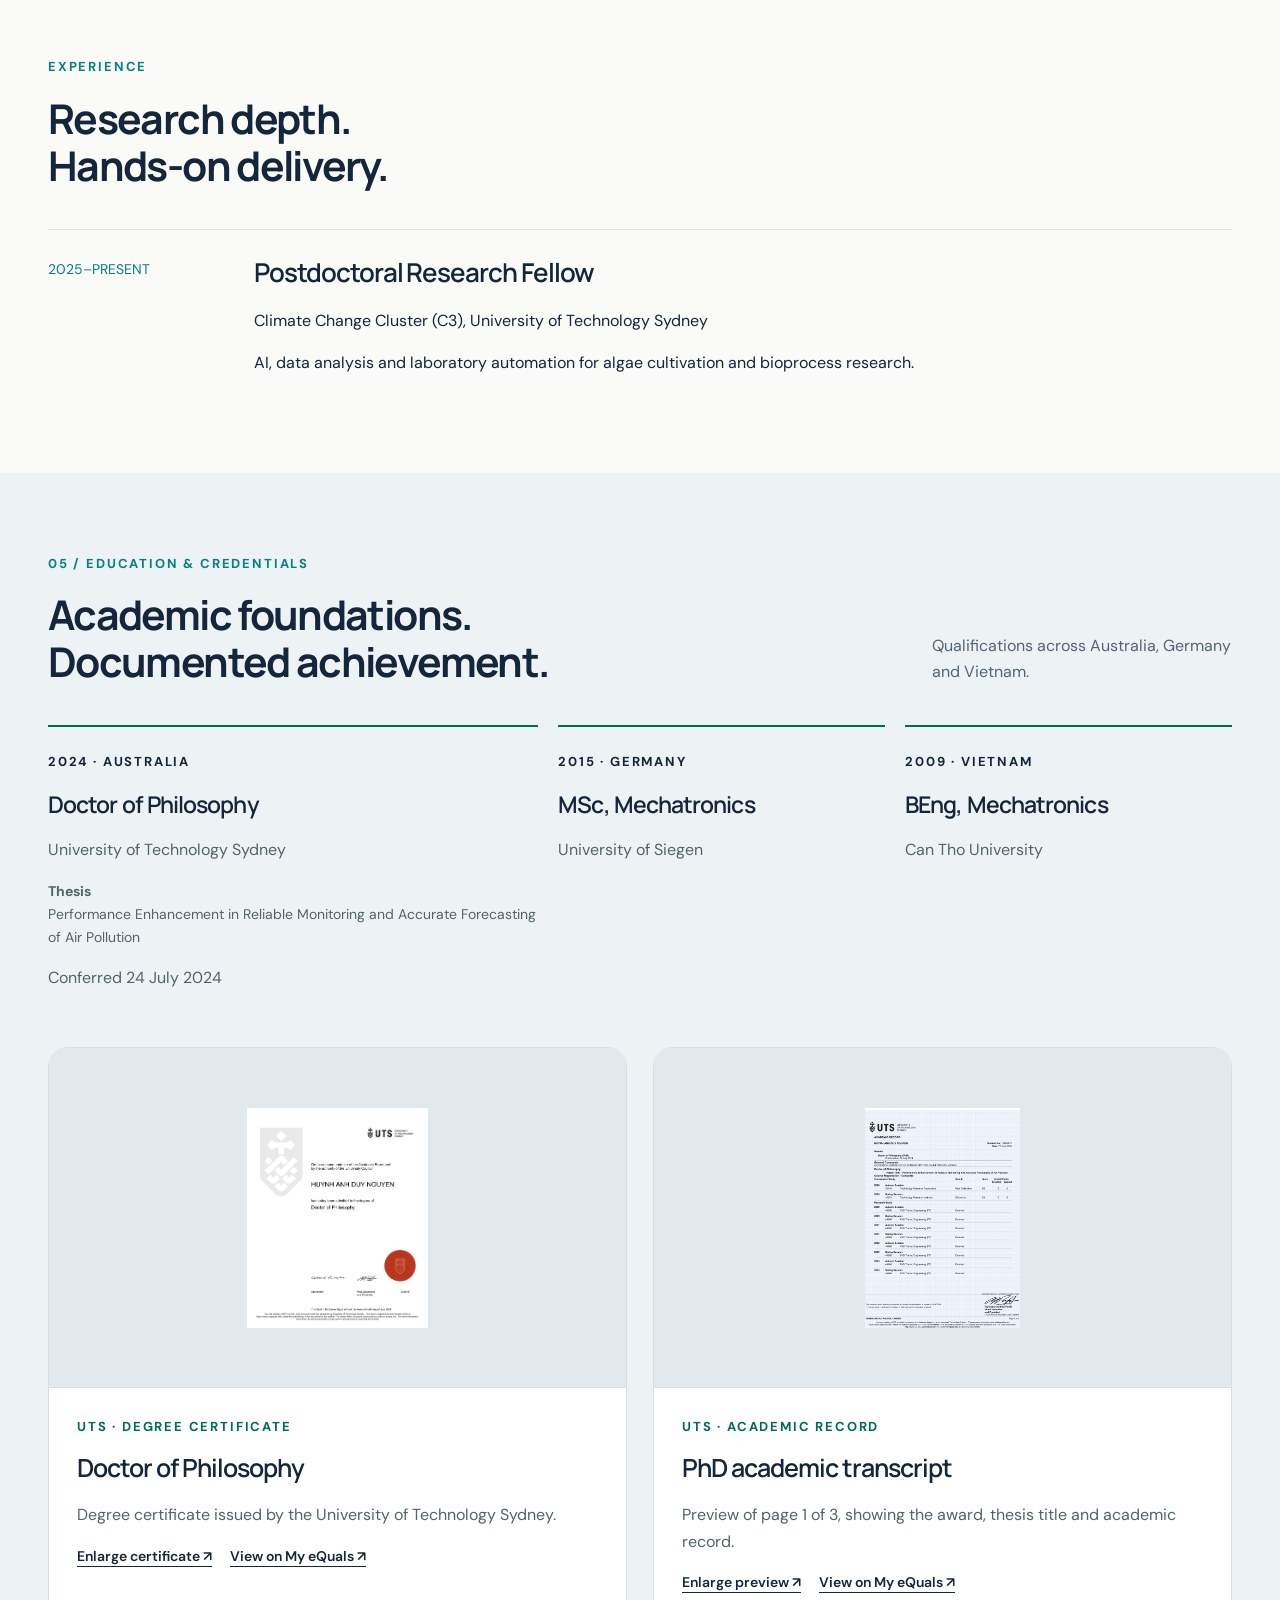
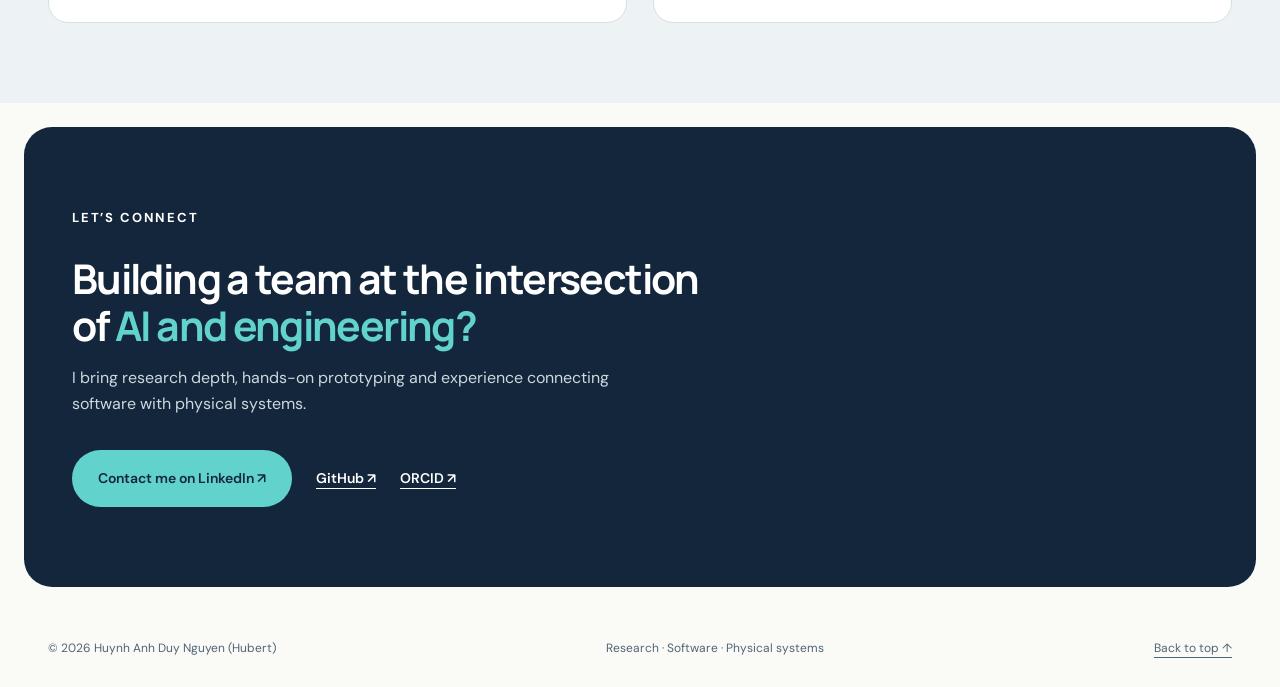
==== commit 18518f71: "Link engineering CV directly from homepage and refresh script cache" ====
--- a/index.html
+++ b/index.html
@@ -53,7 +53,7 @@
 <div class="actions">
 <a class="button" href="#work">Explore projects ↓</a>
 <a class="text-link" href="https://www.linkedin.com/in/huynh-anh-duy-nguyen/">Connect on LinkedIn ↗</a>
-<a class="text-link" href="mailto:nhaduy1987@gmail.com?subject=CV%20request">Request CV ↗</a></div>
+<a class="text-link" href="documents/CV_Engineering_AI_Robotics_2026.html">View Engineering CV ↗</a></div>
 </div>
 <aside class="hero-aside portrait-aside">
 <img alt="Dr Huynh Anh Duy Nguyen (Hubert) standing in a robotics laboratory" class="profile-portrait" fetchpriority="high" height="1024" src="images/duy-nguyen-portrait.jpg" width="1024"/>
@@ -633,5 +633,5 @@
 <a href="#">Back to top ↑</a>
 </footer>
 <script defer="" src="carousel.js"></script>
-<dialog aria-label="Image preview" id="image-dialog"><button aria-label="Close image preview" autofocus="" class="close-dialog" type="button">Close ×</button><img alt=""/><p></p></dialog><script defer="" src="portfolio.js"></script></body>
-</html>
+<dialog aria-label="Image preview" id="image-dialog"><button aria-label="Close image preview" autofocus="" class="close-dialog" type="button">Close ×</button><img alt=""/><p></p></dialog><script defer="" src="portfolio.js?v=20260910-cv"></script></body>
+</html>
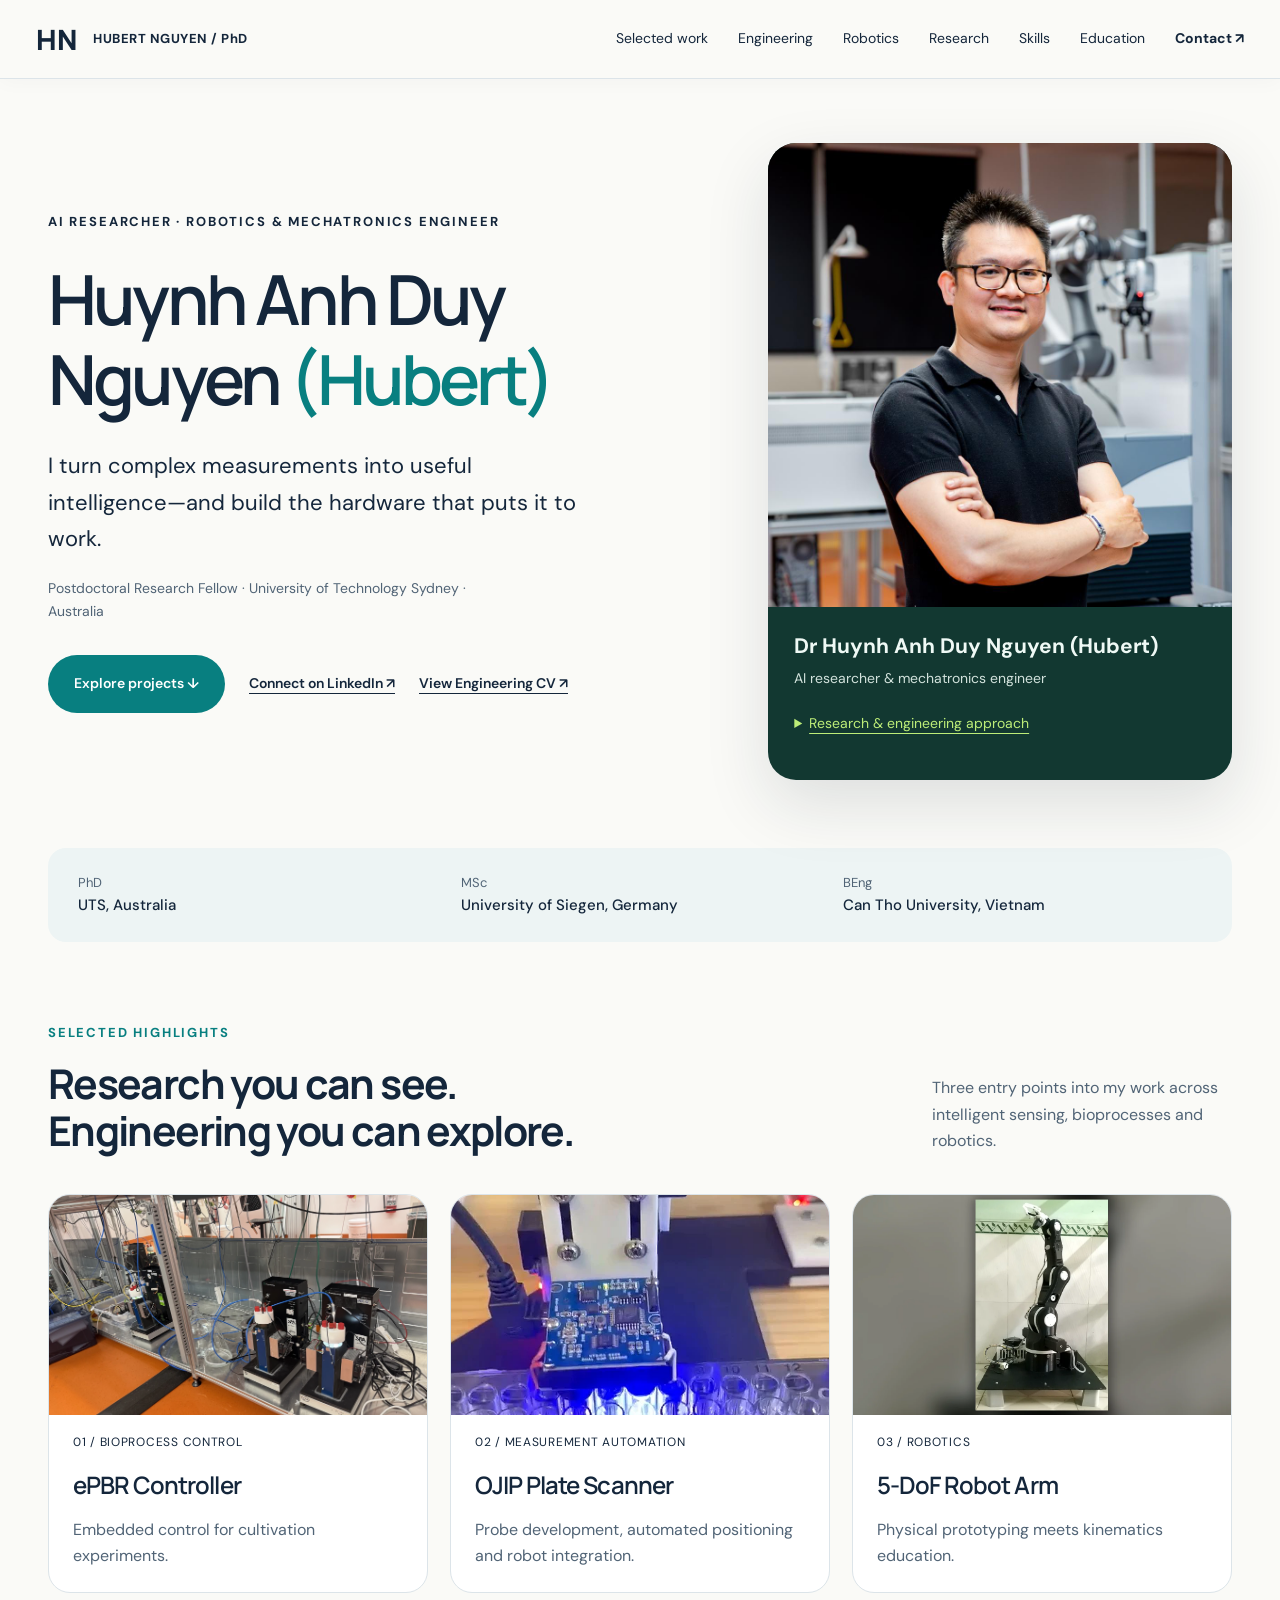
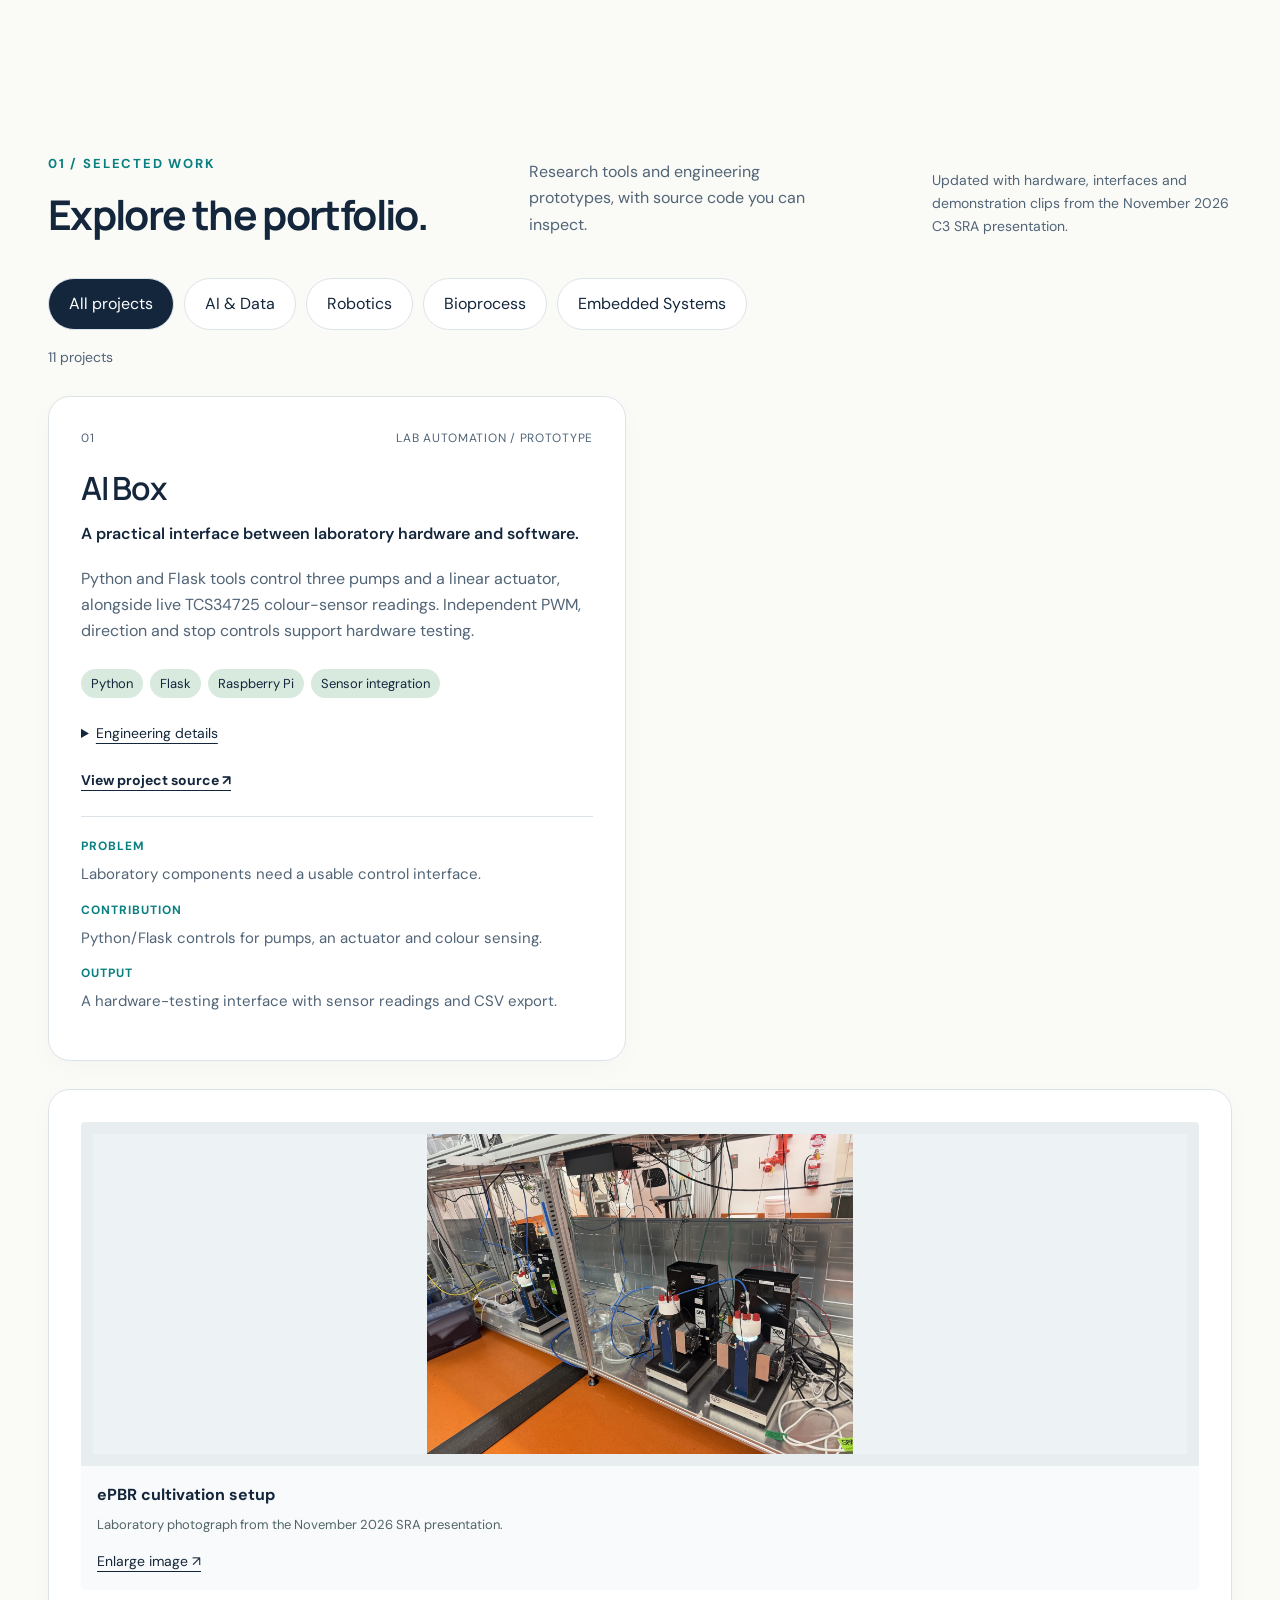
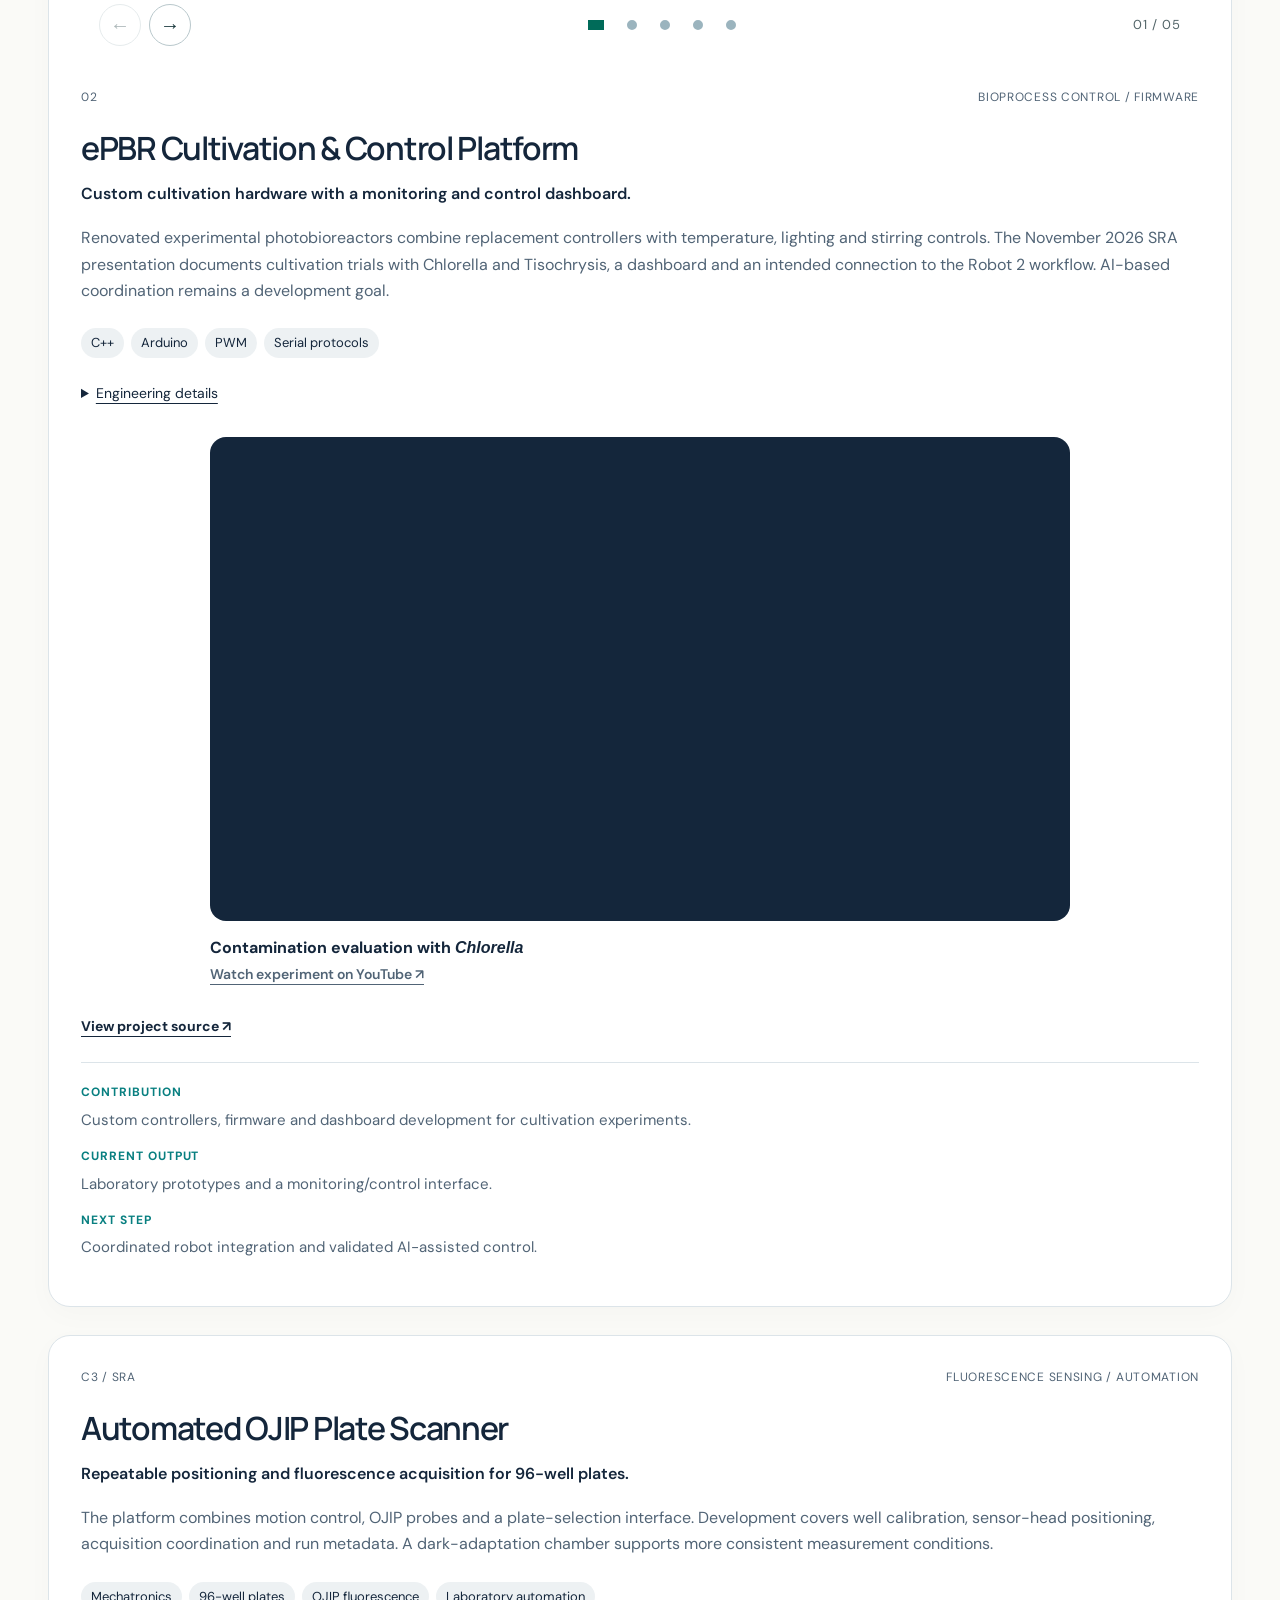
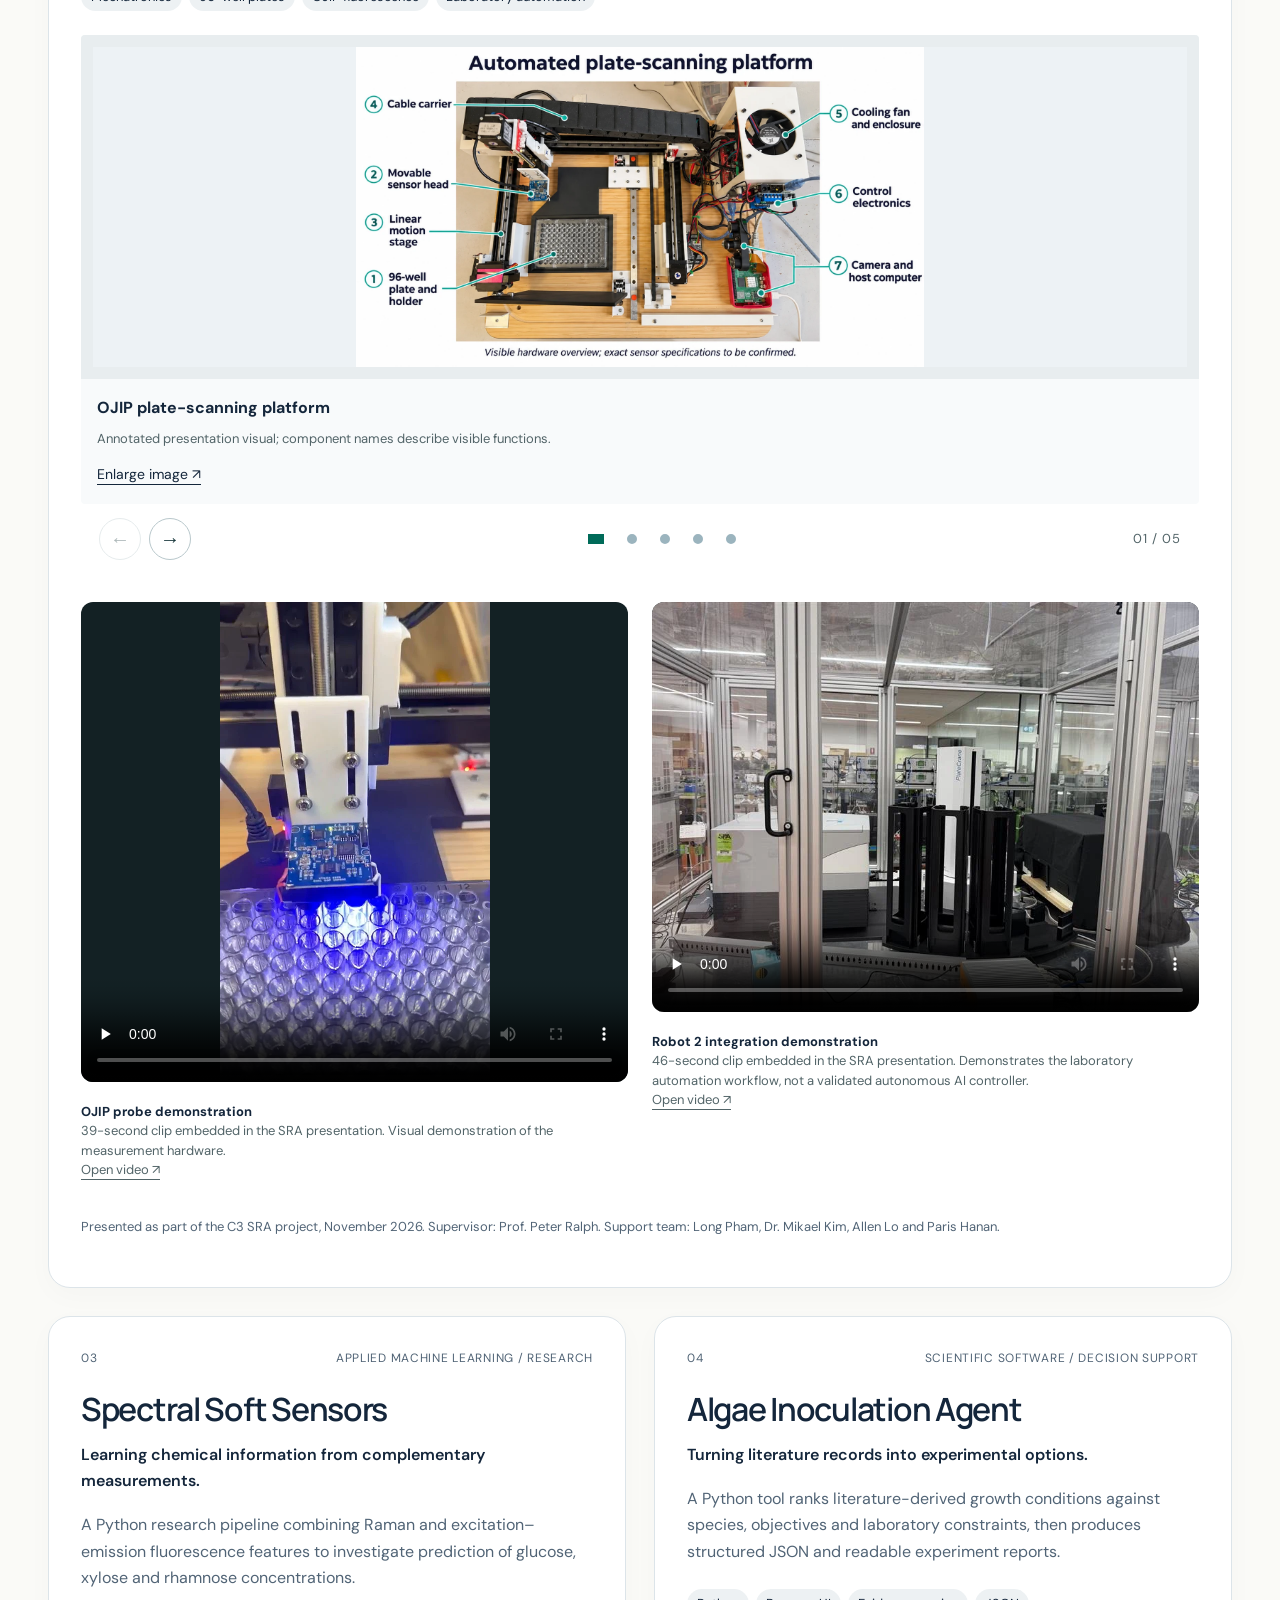
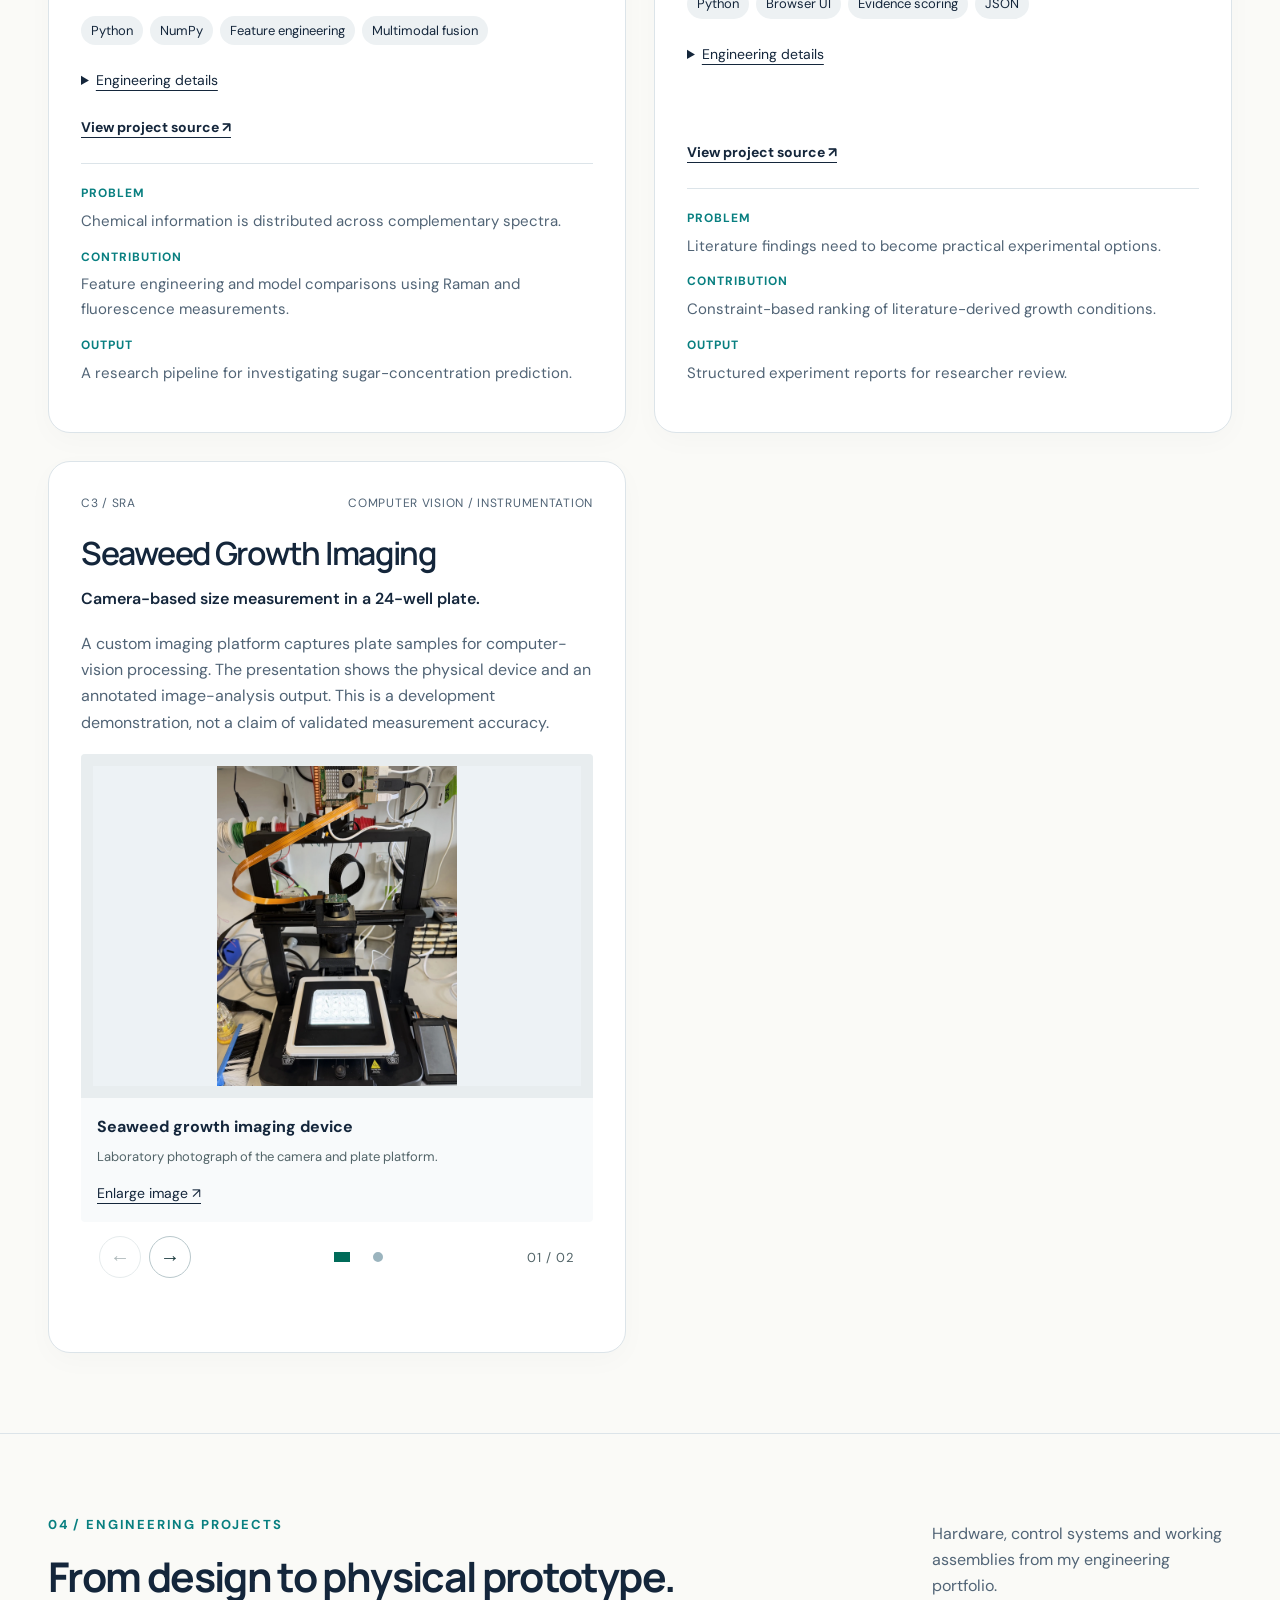
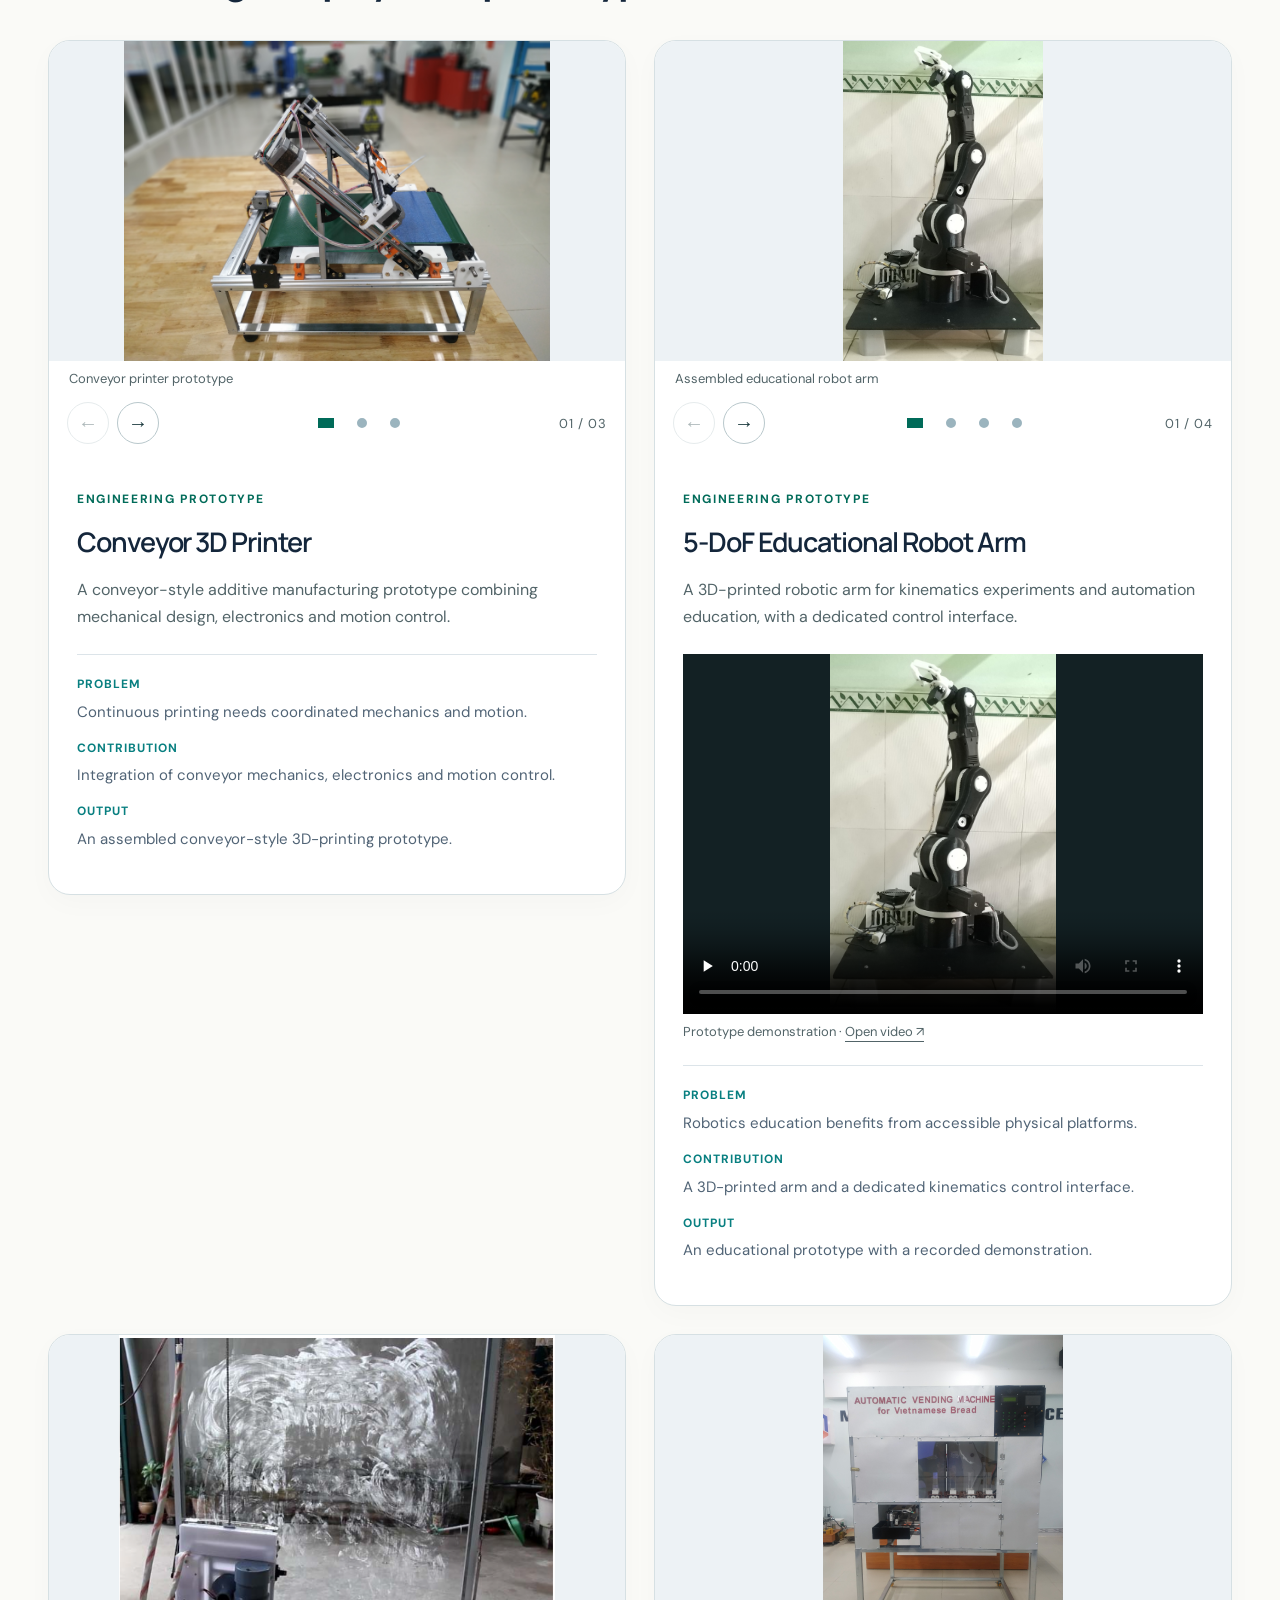
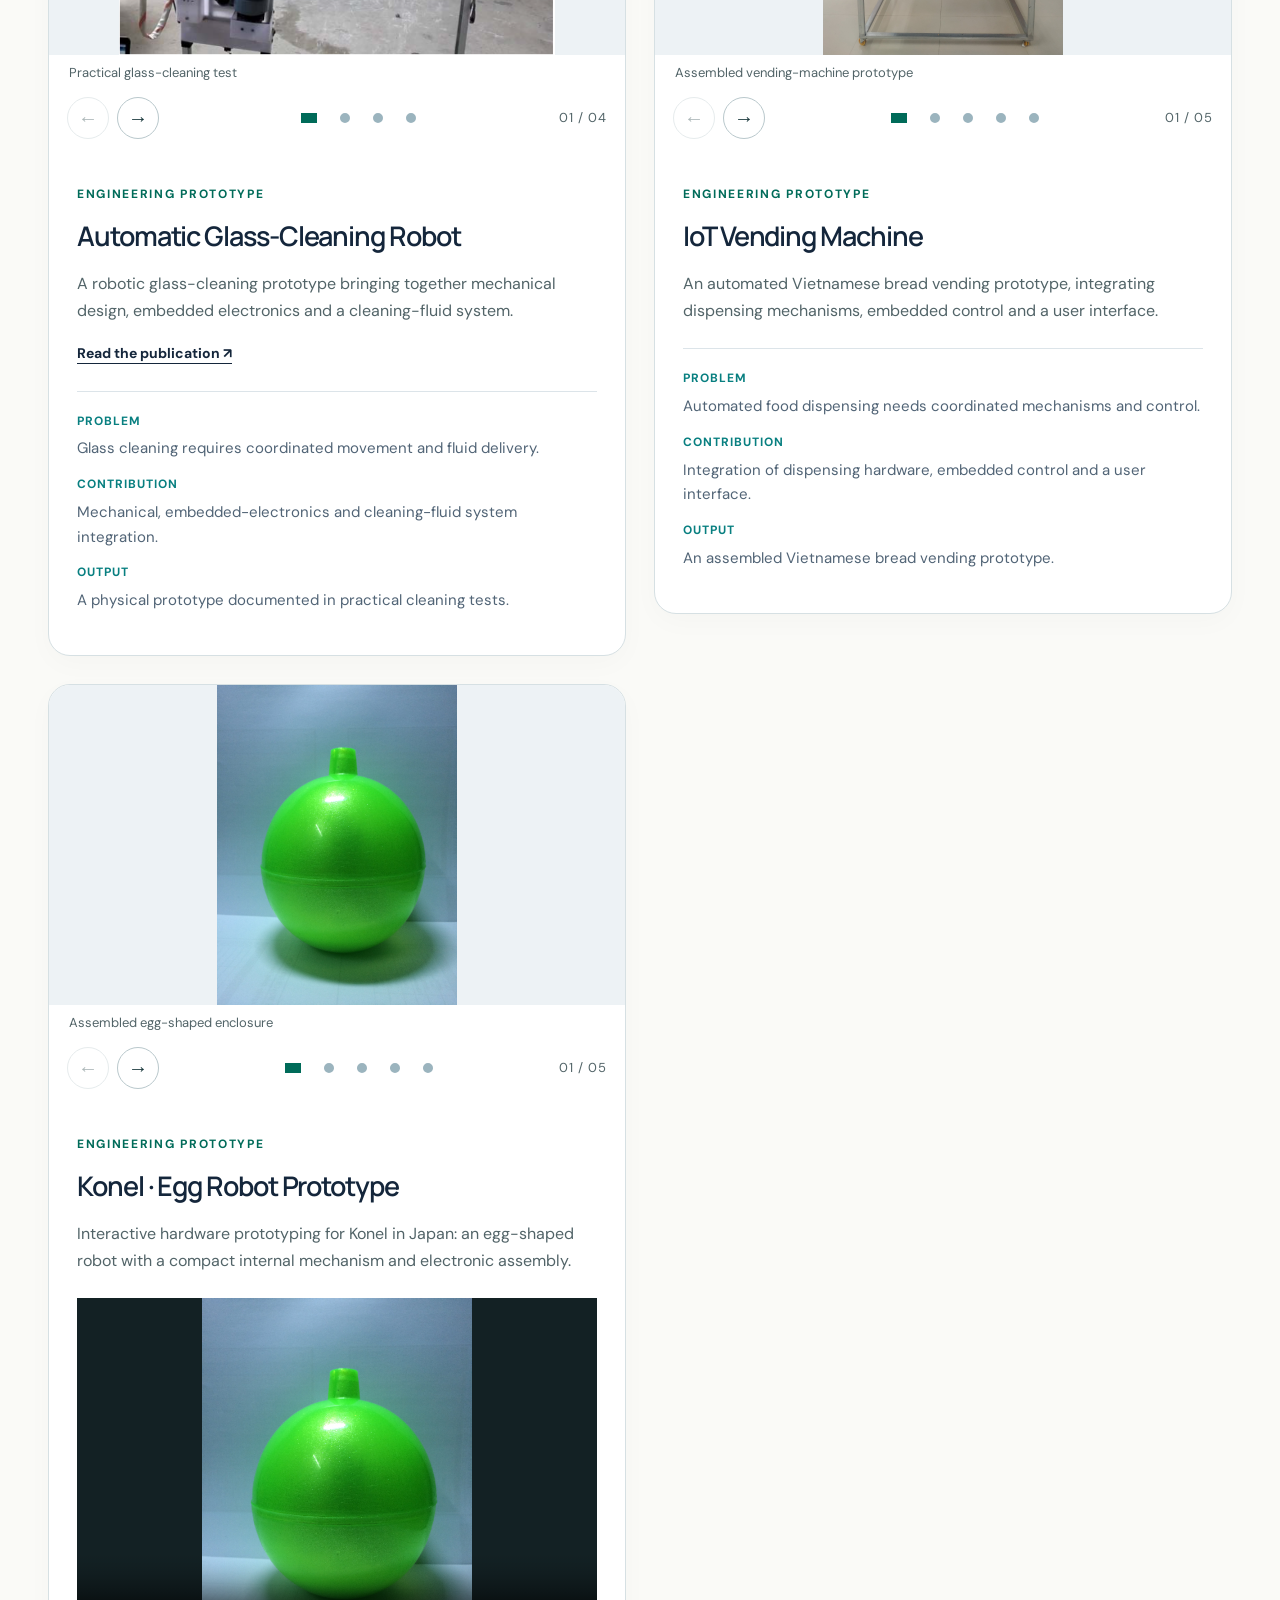
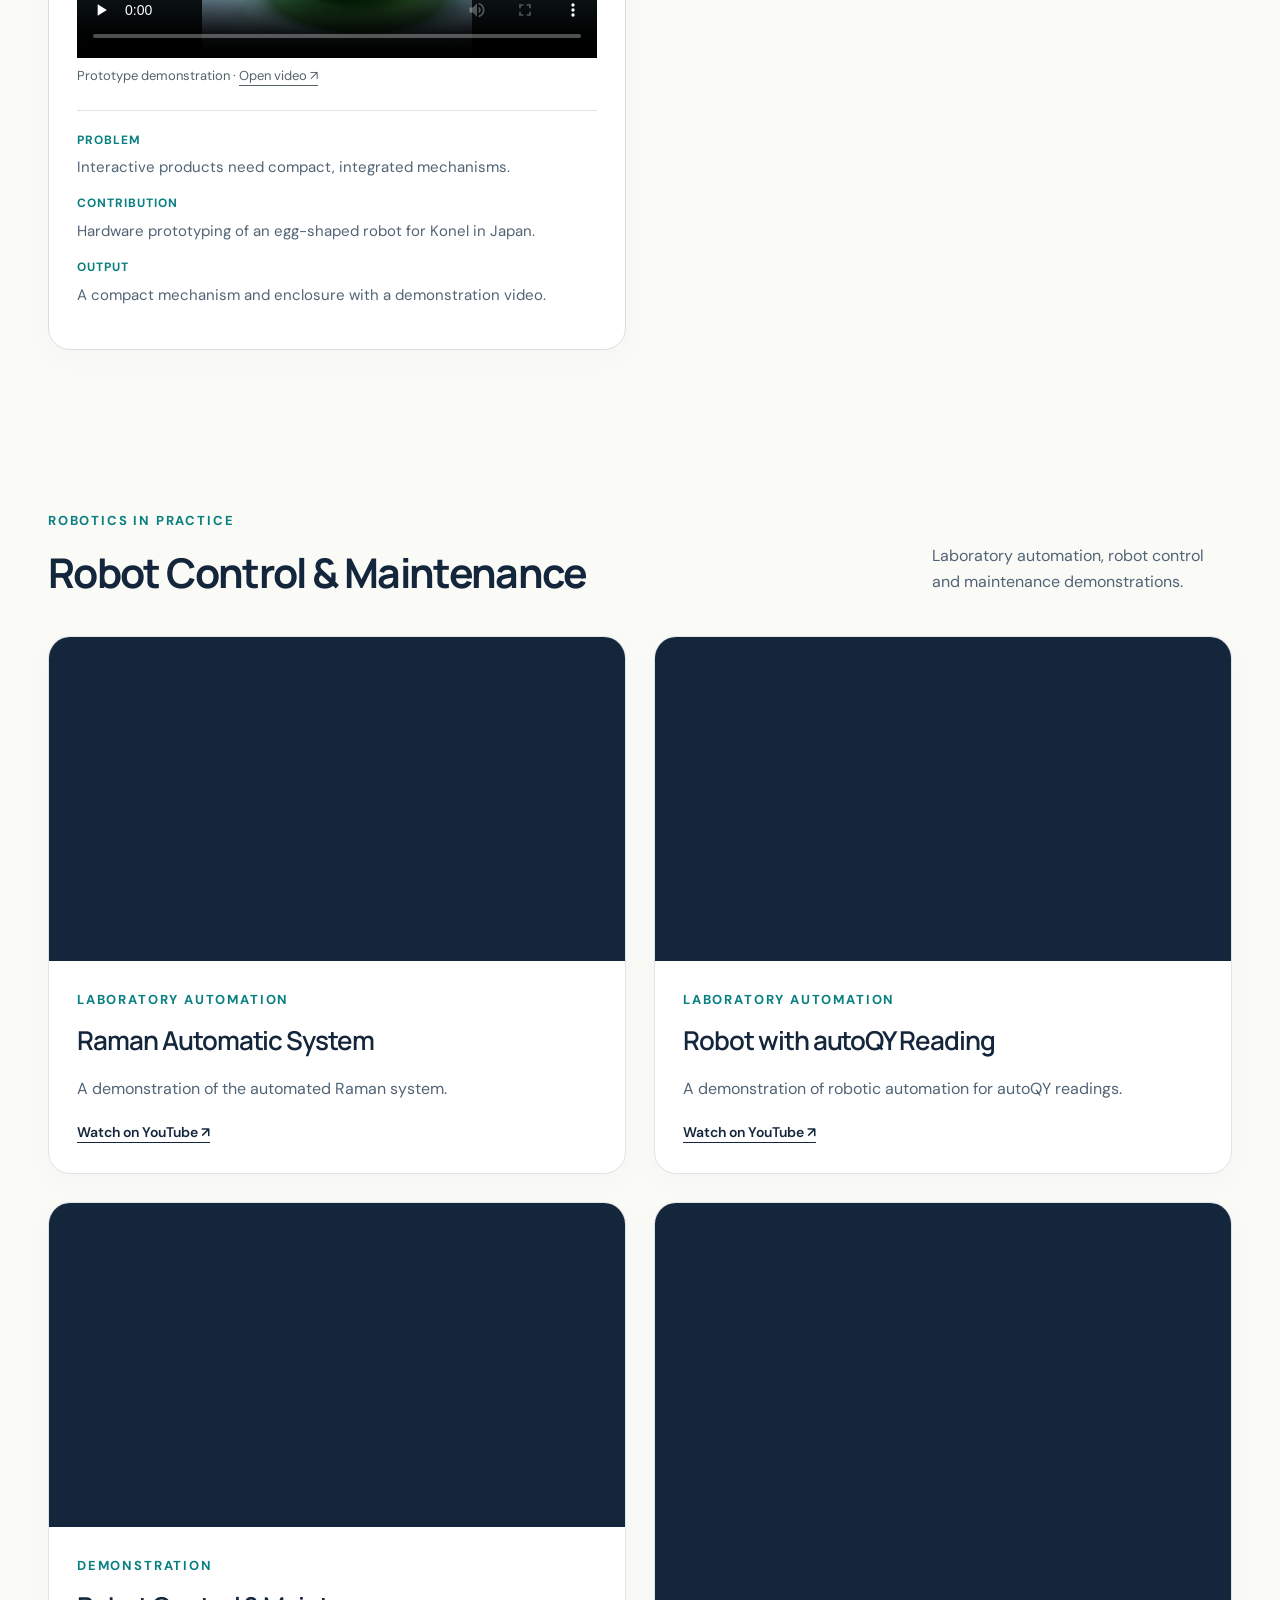
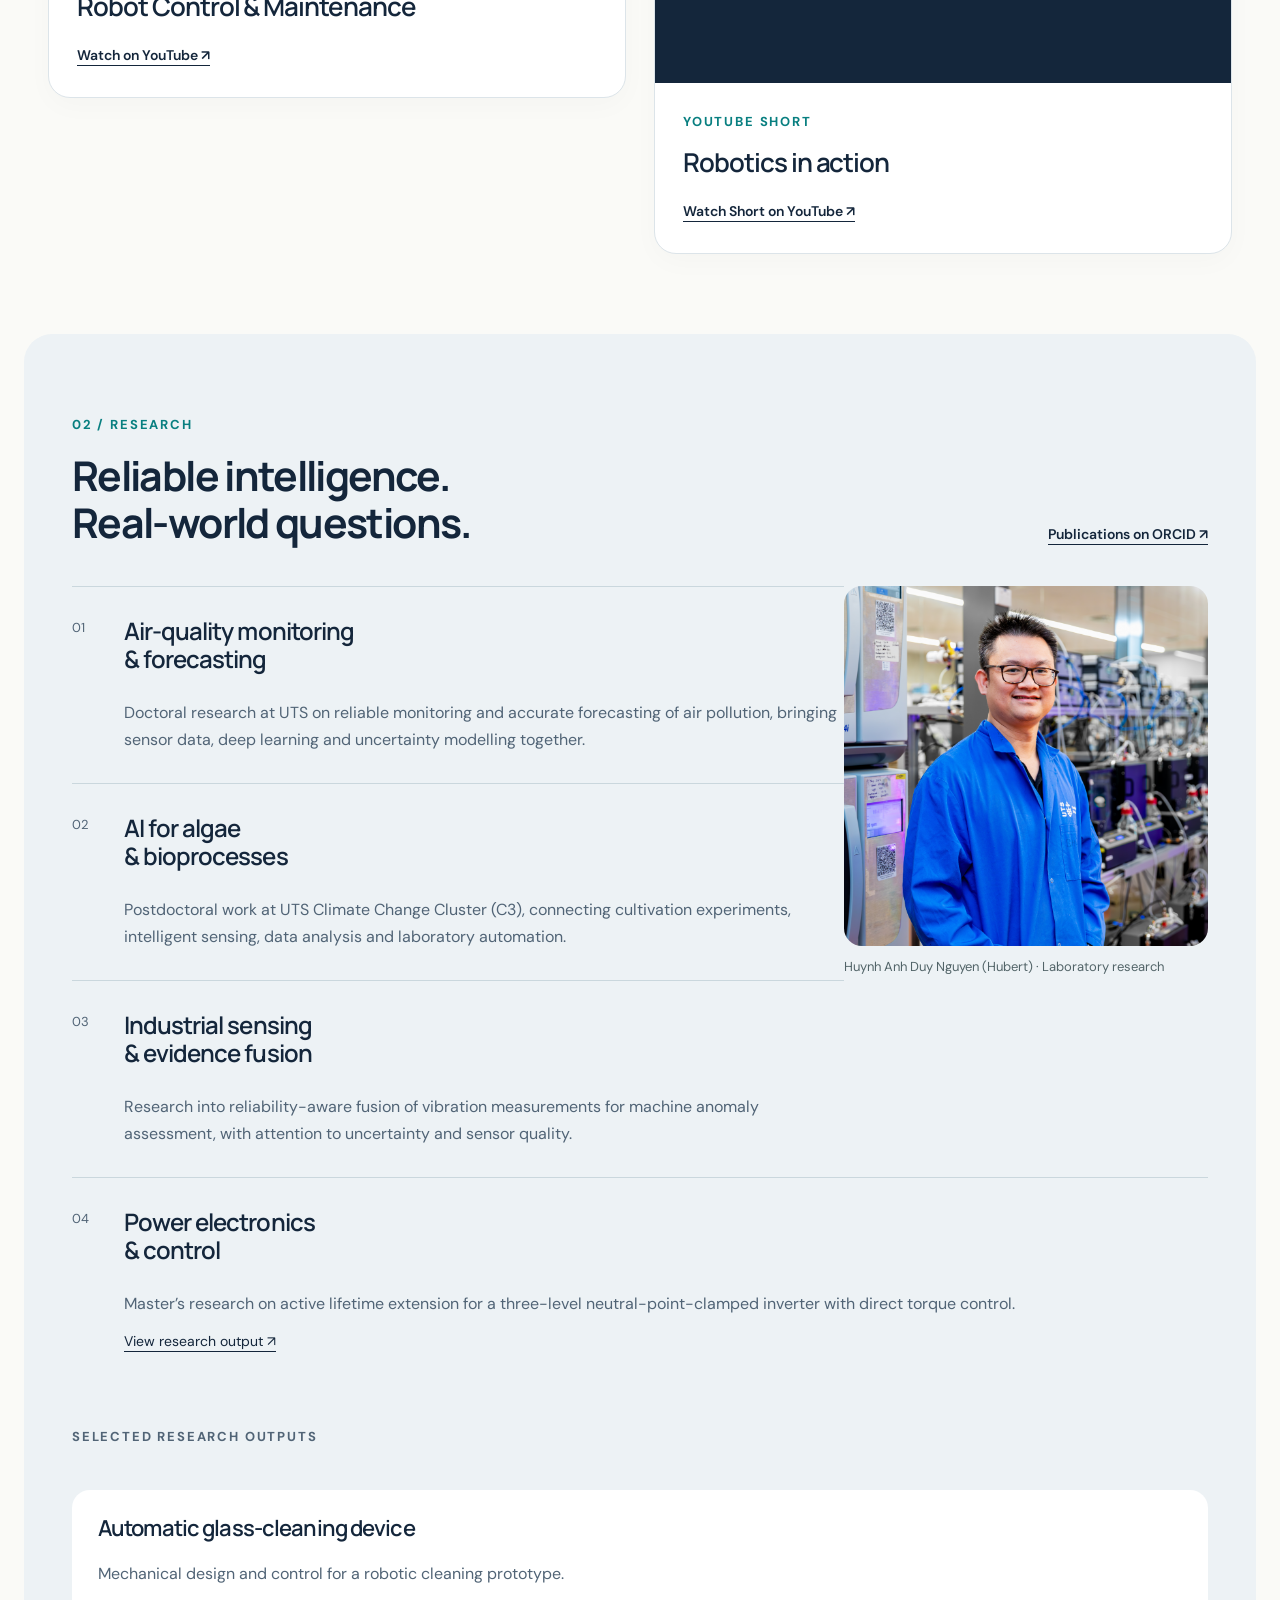
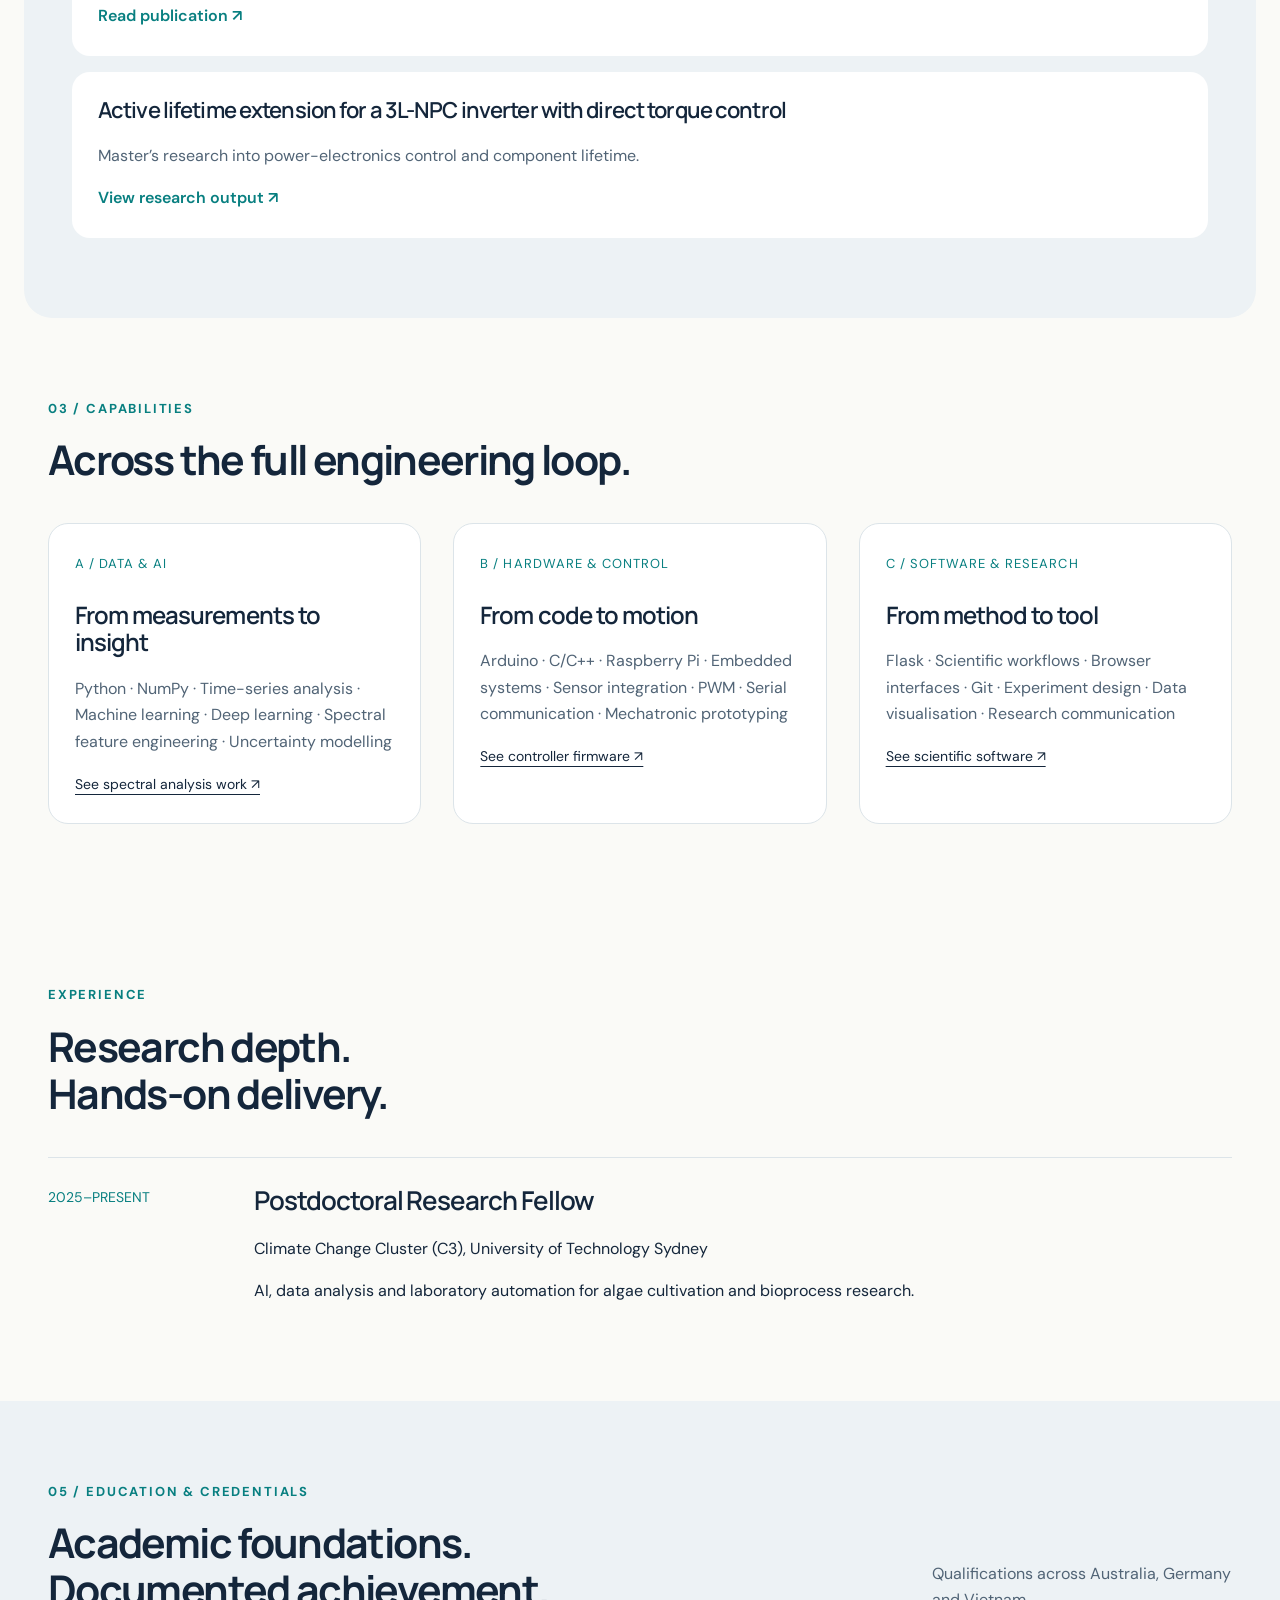
==== commit 4c709fff: "Update C3 portfolio with SRA hardware galleries and demonstration clips" ====
--- a/index.html
+++ b/index.html
@@ -7,7 +7,6 @@
 <title>Dr Huynh Anh Duy Nguyen (Hubert) | AI, Research &amp; Mechatronics</title>
 <meta content="Dr Huynh Anh Duy Nguyen (Hubert) — applied AI, scientific software, embedded systems and mechatronics. Explore research and engineering projects." name="description"/>
 <link href="styles.css" rel="stylesheet"/>
-
 <style>
 /* Robot control and maintenance video showcase */
 .epbr-evaluation-video{margin:8px 0 28px;max-width:860px;width:100%;align-self:center}
@@ -91,14 +90,14 @@
 <span>BEng <strong>Can Tho University, Vietnam</strong>
 </span>
 </div>
-<section class="featured-overview"><div class="section-head"><div><p class="eyebrow">SELECTED HIGHLIGHTS</p><h2>Research you can see.<br/>Engineering you can explore.</h2></div><p>Three entry points into my work across intelligent sensing, bioprocesses and robotics.</p></div><div class="highlight-grid"><a href="#epbr"><img alt="ePBR laboratory system" src="images/thumbnails/epbr.webp"/><span>01 / BIOPROCESS CONTROL</span><h3>ePBR Controller</h3><p>Embedded control for cultivation experiments.</p></a><a href="#project-2"><span class="highlight-type">AI + DATA</span><span>02 / SCIENTIFIC MACHINE LEARNING</span><h3>Spectral Soft Sensors</h3><p>Connecting complementary spectra to chemical information.</p></a><a href="#educational-robot-arm"><img alt="Educational robotic arm" src="images/thumbnails/educational-robot-arm.webp"/><span>03 / ROBOTICS</span><h3>5-DoF Robot Arm</h3><p>Physical prototyping meets kinematics education.</p></a></div></section><section id="work">
+<section class="featured-overview"><div class="section-head"><div><p class="eyebrow">SELECTED HIGHLIGHTS</p><h2>Research you can see.<br/>Engineering you can explore.</h2></div><p>Three entry points into my work across intelligent sensing, bioprocesses and robotics.</p></div><div class="highlight-grid"><a href="#epbr"><img alt="ePBR laboratory system" src="images/c3-sra-2026/epbr-cultivation.webp"/><span>01 / BIOPROCESS CONTROL</span><h3>ePBR Controller</h3><p>Embedded control for cultivation experiments.</p></a><a href="#ojip-platform"><img alt="OJIP probe illuminating a well plate" src="images/c3-sra-2026/ojip-blue-illumination.webp"/><span>02 / MEASUREMENT AUTOMATION</span><h3>OJIP Plate Scanner</h3><p>Probe development, automated positioning and robot integration.</p></a><a href="#educational-robot-arm"><img alt="Educational robotic arm" src="images/thumbnails/educational-robot-arm.webp"/><span>03 / ROBOTICS</span><h3>5-DoF Robot Arm</h3><p>Physical prototyping meets kinematics education.</p></a></div></section><section id="work">
 <div class="section-head">
 <div>
 <p class="eyebrow">01 / SELECTED WORK</p>
 <h2>Explore the portfolio.</h2>
 </div>
 <p>Research tools and engineering prototypes, with source code you can inspect.</p>
-</div>
+<p class="sra-update">Updated with hardware, interfaces and demonstration clips from the November 2026 C3 SRA presentation.</p></div>
 <div aria-label="Filter projects" class="project-filters" role="group"><button aria-pressed="true" data-filter="all" type="button">All projects</button><button aria-pressed="false" data-filter="ai" type="button">AI &amp; Data</button><button aria-pressed="false" data-filter="robotics" type="button">Robotics</button><button aria-pressed="false" data-filter="bioprocess" type="button">Bioprocess</button><button aria-pressed="false" data-filter="embedded" type="button">Embedded Systems</button></div><p aria-live="polite" class="filter-count"></p><div class="projects">
 <article class="project featured" data-category="bioprocess embedded" id="project-0">
 <div class="project-top">
@@ -120,67 +119,31 @@
 </details>
 <a class="project-link" href="https://github.com/nhaduy99/AI_box">View project source ↗</a>
 <dl class="project-story"><div><dt>Problem</dt><dd>Laboratory components need a usable control interface.</dd></div><div><dt>Contribution</dt><dd>Python/Flask controls for pumps, an actuator and colour sensing.</dd></div><div><dt>Output</dt><dd>A hardware-testing interface with sensor readings and CSV export.</dd></div></dl></article>
-<article class="project epbr-project" data-category="bioprocess embedded" id="epbr"><div aria-label="ePBR project gallery" class="epbr-gallery">
-<figure>
-<a aria-label="Enlarge ePBR in the laboratory" href="images/epbr/laboratory.jpg" rel="noopener" target="_blank">
-<img alt="Photograph of the ePBR culture vessel, tubing and surrounding hardware in the laboratory" decoding="async" loading="lazy" src="images/epbr/laboratory.jpg"/>
-</a>
-<figcaption>
-<strong>ePBR in the laboratory</strong>
-<span>Photograph · culture vessel and hardware</span>
-<a href="images/epbr/laboratory.jpg" rel="noopener" target="_blank">Enlarge image ↗</a>
-</figcaption>
-</figure>
-<figure>
-<a aria-label="Enlarge Single-unit illustration" href="images/epbr/unit-illustration.png" rel="noopener" target="_blank">
-<img alt="Illustration of a single ePBR unit with an illuminated culture vessel" decoding="async" loading="lazy" src="images/epbr/unit-illustration.png"/>
-</a>
-<figcaption>
-<strong>Single-unit illustration</strong>
-<span>Illustration · ePBR arrangement</span>
-<a href="images/epbr/unit-illustration.png" rel="noopener" target="_blank">Enlarge image ↗</a>
-</figcaption>
-</figure>
-<figure>
-<a aria-label="Enlarge Array layout visualisation" href="images/epbr/array-visualisation.png" rel="noopener" target="_blank">
-<img alt="Visualisation of multiple ePBR units arranged on shelves with laboratory instruments" decoding="async" loading="lazy" src="images/epbr/array-visualisation.png"/>
-</a>
-<figcaption>
-<strong>Array layout visualisation</strong>
-<span>Visualisation · multi-reactor arrangement</span>
-<a href="images/epbr/array-visualisation.png" rel="noopener" target="_blank">Enlarge image ↗</a>
-</figcaption>
-</figure>
-</div>
+<article class="project epbr-project" data-category="bioprocess embedded" id="epbr"><div aria-label="ePBR project gallery" class="epbr-gallery"><figure><a aria-label="Enlarge ePBR cultivation setup" href="images/c3-sra-2026/epbr-cultivation.webp"><img alt="ePBR cultivation setup" decoding="async" loading="lazy" src="images/c3-sra-2026/epbr-cultivation.webp"/></a><figcaption><strong>ePBR cultivation setup</strong><span>Laboratory photograph from the November 2026 SRA presentation.</span><a href="images/c3-sra-2026/epbr-cultivation.webp">Enlarge image ↗</a></figcaption></figure><figure><a aria-label="Enlarge Parallel cultivation units" href="images/c3-sra-2026/epbr-pair.webp"><img alt="Parallel cultivation units" decoding="async" loading="lazy" src="images/c3-sra-2026/epbr-pair.webp"/></a><figcaption><strong>Parallel cultivation units</strong><span>Laboratory photograph of the two ePBR units.</span><a href="images/c3-sra-2026/epbr-pair.webp">Enlarge image ↗</a></figcaption></figure><figure><a aria-label="Enlarge Replacement controller hardware" href="images/c3-sra-2026/epbr-controller-hardware.webp"><img alt="Replacement controller hardware" decoding="async" loading="lazy" src="images/c3-sra-2026/epbr-controller-hardware.webp"/></a><figcaption><strong>Replacement controller hardware</strong><span>Prototype controllers shown in the SRA presentation.</span><a href="images/c3-sra-2026/epbr-controller-hardware.webp">Enlarge image ↗</a></figcaption></figure><figure><a aria-label="Enlarge ePBR monitoring and control dashboard" href="images/c3-sra-2026/epbr-dashboard.webp"><img alt="ePBR monitoring and control dashboard" decoding="async" loading="lazy" src="images/c3-sra-2026/epbr-dashboard.webp"/></a><figcaption><strong>ePBR monitoring and control dashboard</strong><span>Interface screenshot. OD680, QY and CO₂ are shown as not connected in this capture.</span><a href="images/c3-sra-2026/epbr-dashboard.webp">Enlarge image ↗</a></figcaption></figure><figure><a aria-label="Enlarge Proposed reactor-array integration" href="images/c3-sra-2026/proposed-robot-reactor-array.webp"><img alt="Proposed reactor-array integration" decoding="async" loading="lazy" src="images/c3-sra-2026/proposed-robot-reactor-array.webp"/></a><figcaption><strong>Proposed reactor-array integration</strong><span>Concept visualisation, not a photograph or evidence of completed integration.</span><a href="images/c3-sra-2026/proposed-robot-reactor-array.webp">Enlarge image ↗</a></figcaption></figure></div>
 <div class="project-top">
 <span>02</span>
 <span>BIOPROCESS CONTROL / FIRMWARE</span>
 </div>
-
-<h3>ePBR Controller</h3>
-<p class="project-lead">Embedded control for experimental photobioreactors.</p>
-<p>Arduino firmware brings temperature and jacket-temperature readings, LED intensity, fans, thermal actuation and an air-valve relay into a serial-command interface.</p>
+<h3>ePBR Cultivation &amp; Control Platform</h3>
+<p class="project-lead">Custom cultivation hardware with a monitoring and control dashboard.</p>
+<p>Renovated experimental photobioreactors combine replacement controllers with temperature, lighting and stirring controls. The November 2026 SRA presentation documents cultivation trials with Chlorella and Tisochrysis, a dashboard and an intended connection to the Robot 2 workflow. AI-based coordination remains a development goal.</p>
 <div class="tags">
 <span>C++</span>
 <span>Arduino</span>
 <span>PWM</span>
 <span>Serial protocols</span>
 </div>
-
-
-
-
 <details>
 <summary>Engineering details</summary>
 <p>Includes bounded command parsing, immediate and newline-terminated commands, and initial output states. Temperature conversion uses a configurable calibration model that must be calibrated for the actual hardware.</p>
 </details>
 <figure class="epbr-evaluation-video" id="epbr-contamination">
-<div class="robot-player"><iframe src="https://www.youtube-nocookie.com/embed/zQ9TZ4EXziA" title="ePBR — contamination evaluation with Chlorella" loading="lazy" referrerpolicy="strict-origin-when-cross-origin" allow="accelerometer; autoplay; clipboard-write; encrypted-media; gyroscope; picture-in-picture; web-share" allowfullscreen></iframe></div>
+<div class="robot-player"><iframe allow="accelerometer; autoplay; clipboard-write; encrypted-media; gyroscope; picture-in-picture; web-share" allowfullscreen="" loading="lazy" referrerpolicy="strict-origin-when-cross-origin" src="https://www.youtube-nocookie.com/embed/zQ9TZ4EXziA" title="ePBR — contamination evaluation with Chlorella"></iframe></div>
 <figcaption><strong>Contamination evaluation with <i>Chlorella</i></strong><br/>
-<a class="text-link" href="https://www.youtube.com/watch?v=zQ9TZ4EXziA" target="_blank" rel="noopener noreferrer">Watch experiment on YouTube ↗</a></figcaption>
+<a class="text-link" href="https://www.youtube.com/watch?v=zQ9TZ4EXziA" rel="noopener noreferrer" target="_blank">Watch experiment on YouTube ↗</a></figcaption>
 </figure>
 <a class="project-link" href="https://github.com/nhaduy99/ePBR">View project source ↗</a>
-<dl class="project-story"><div><dt>Problem</dt><dd>Cultivation experiments require coordinated sensing and actuation.</dd></div><div><dt>Contribution</dt><dd>Arduino firmware for temperature, lighting, airflow and thermal control.</dd></div><div><dt>Output</dt><dd>A serial-command interface for experimental photobioreactors.</dd></div></dl></article>
+<dl class="project-story"><div><dt>Contribution</dt><dd>Custom controllers, firmware and dashboard development for cultivation experiments.</dd></div><div><dt>Current output</dt><dd>Laboratory prototypes and a monitoring/control interface.</dd></div><div><dt>Next step</dt><dd>Coordinated robot integration and validated AI-assisted control.</dd></div></dl></article><article class="project epbr-project" data-category="bioprocess embedded robotics" id="ojip-platform"><div class="project-top"><span>C3 / SRA</span><span>FLUORESCENCE SENSING / AUTOMATION</span></div><h3>Automated OJIP Plate Scanner</h3><p class="project-lead">Repeatable positioning and fluorescence acquisition for 96-well plates.</p><p>The platform combines motion control, OJIP probes and a plate-selection interface. Development covers well calibration, sensor-head positioning, acquisition coordination and run metadata. A dark-adaptation chamber supports more consistent measurement conditions.</p><div class="tags"><span>Mechatronics</span><span>96-well plates</span><span>OJIP fluorescence</span><span>Laboratory automation</span></div><div class="epbr-gallery"><figure><a aria-label="Enlarge OJIP plate-scanning platform" href="images/c3-sra-2026/ojip-platform-annotated.webp"><img alt="OJIP plate-scanning platform" decoding="async" loading="lazy" src="images/c3-sra-2026/ojip-platform-annotated.webp"/></a><figcaption><strong>OJIP plate-scanning platform</strong><span>Annotated presentation visual; component names describe visible functions.</span><a href="images/c3-sra-2026/ojip-platform-annotated.webp">Enlarge image ↗</a></figcaption></figure><figure><a aria-label="Enlarge Probe during blue illumination" href="images/c3-sra-2026/ojip-blue-illumination.webp"><img alt="Probe during blue illumination" decoding="async" loading="lazy" src="images/c3-sra-2026/ojip-blue-illumination.webp"/></a><figcaption><strong>Probe during blue illumination</strong><span>Photograph from the probe demonstration.</span><a href="images/c3-sra-2026/ojip-blue-illumination.webp">Enlarge image ↗</a></figcaption></figure><figure><a aria-label="Enlarge Plate-selection and calibration interface" href="images/c3-sra-2026/ojip-control-interface.webp"><img alt="Plate-selection and calibration interface" decoding="async" loading="lazy" src="images/c3-sra-2026/ojip-control-interface.webp"/></a><figcaption><strong>Plate-selection and calibration interface</strong><span>Screenshot of the OJIP control workspace and camera view.</span><a href="images/c3-sra-2026/ojip-control-interface.webp">Enlarge image ↗</a></figcaption></figure><figure><a aria-label="Enlarge Dark-adaptation chamber" href="images/c3-sra-2026/ojip-dark-adaptation-chamber.webp"><img alt="Dark-adaptation chamber" decoding="async" loading="lazy" src="images/c3-sra-2026/ojip-dark-adaptation-chamber.webp"/></a><figcaption><strong>Dark-adaptation chamber</strong><span>Photograph of the enclosure around the scanning platform.</span><a href="images/c3-sra-2026/ojip-dark-adaptation-chamber.webp">Enlarge image ↗</a></figcaption></figure><figure><a aria-label="Enlarge OJIP v2.0 prototype" href="images/c3-sra-2026/ojip-v2-prototype.webp"><img alt="OJIP v2.0 prototype" decoding="async" loading="lazy" src="images/c3-sra-2026/ojip-v2-prototype.webp"/></a><figcaption><strong>OJIP v2.0 prototype</strong><span>A further platform development shown in the presentation.</span><a href="images/c3-sra-2026/ojip-v2-prototype.webp">Enlarge image ↗</a></figcaption></figure></div><div class="sra-video-grid"><figure class="hardware-video"><video aria-label="OJIP probe demonstration" controls="" playsinline="" poster="images/c3-sra-2026/ojip-blue-illumination.webp" preload="none"><source src="assets/media/projects/ojip/videos/ojip-probe-demo.mp4" type="video/mp4"/>Your browser does not support embedded video.</video><figcaption><strong>OJIP probe demonstration</strong><br/>39-second clip embedded in the SRA presentation. Visual demonstration of the measurement hardware.<br/><a href="assets/media/projects/ojip/videos/ojip-probe-demo.mp4">Open video ↗</a></figcaption></figure><figure class="hardware-video"><video aria-label="Robot 2 integration demonstration" controls="" playsinline="" poster="images/c3-sra-2026/robot-2-laboratory.webp" preload="none"><source src="assets/media/projects/ojip/videos/robot-2-integration-demo.mp4" type="video/mp4"/>Your browser does not support embedded video.</video><figcaption><strong>Robot 2 integration demonstration</strong><br/>46-second clip embedded in the SRA presentation. Demonstrates the laboratory automation workflow, not a validated autonomous AI controller.<br/><a href="assets/media/projects/ojip/videos/robot-2-integration-demo.mp4">Open video ↗</a></figcaption></figure></div><p class="sra-source">Presented as part of the C3 SRA project, November 2026. Supervisor: Prof. Peter Ralph. Support team: Long Pham, Dr. Mikael Kim, Allen Lo and Paris Hanan.</p></article>
 <article class="project" data-category="ai bioprocess" id="project-2">
 <div class="project-top">
 <span>03</span>
@@ -220,7 +183,7 @@
 <p>Includes an interactive interface and optional Google Drive PDF import. The scoring engine consumes literature records; it does not independently search the literature, and extracted records require review.</p>
 </details>
 <a class="project-link" href="https://github.com/nhaduy99/Auto_literature">View project source ↗</a>
-<dl class="project-story"><div><dt>Problem</dt><dd>Literature findings need to become practical experimental options.</dd></div><div><dt>Contribution</dt><dd>Constraint-based ranking of literature-derived growth conditions.</dd></div><div><dt>Output</dt><dd>Structured experiment reports for researcher review.</dd></div></dl></article>
+<dl class="project-story"><div><dt>Problem</dt><dd>Literature findings need to become practical experimental options.</dd></div><div><dt>Contribution</dt><dd>Constraint-based ranking of literature-derived growth conditions.</dd></div><div><dt>Output</dt><dd>Structured experiment reports for researcher review.</dd></div></dl></article><article class="project" data-category="ai bioprocess robotics" id="seaweed-imaging"><div class="project-top"><span>C3 / SRA</span><span>COMPUTER VISION / INSTRUMENTATION</span></div><h3>Seaweed Growth Imaging</h3><p class="project-lead">Camera-based size measurement in a 24-well plate.</p><p>A custom imaging platform captures plate samples for computer-vision processing. The presentation shows the physical device and an annotated image-analysis output. This is a development demonstration, not a claim of validated measurement accuracy.</p><div class="epbr-gallery"><figure><a aria-label="Enlarge Seaweed growth imaging device" href="images/c3-sra-2026/seaweed-imaging-platform.webp"><img alt="Seaweed growth imaging device" decoding="async" loading="lazy" src="images/c3-sra-2026/seaweed-imaging-platform.webp"/></a><figcaption><strong>Seaweed growth imaging device</strong><span>Laboratory photograph of the camera and plate platform.</span><a href="images/c3-sra-2026/seaweed-imaging-platform.webp">Enlarge image ↗</a></figcaption></figure><figure><a aria-label="Enlarge Processed 24-well plate image" href="images/c3-sra-2026/seaweed-image-analysis.webp"><img alt="Processed 24-well plate image" decoding="async" loading="lazy" src="images/c3-sra-2026/seaweed-image-analysis.webp"/></a><figcaption><strong>Processed 24-well plate image</strong><span>Presentation example of sample detection and size measurement.</span><a href="images/c3-sra-2026/seaweed-image-analysis.webp">Enlarge image ↗</a></figcaption></figure></div></article>
 </div>
 </section>
 <section class="background engineering-background" id="hardware">
@@ -252,15 +215,10 @@
 <figcaption>Mechanical design rendering</figcaption>
 </figure>
 </div>
-
 <div class="hardware-copy">
 <p class="eyebrow">ENGINEERING PROTOTYPE</p>
 <h3>Conveyor 3D Printer</h3>
 <p>A conveyor-style additive manufacturing prototype combining mechanical design, electronics and motion control.</p>
-
-
-
-
 <dl class="project-story"><div><dt>Problem</dt><dd>Continuous printing needs coordinated mechanics and motion.</dd></div><div><dt>Contribution</dt><dd>Integration of conveyor mechanics, electronics and motion control.</dd></div><div><dt>Output</dt><dd>An assembled conveyor-style 3D-printing prototype.</dd></div></dl></div>
 </article>
 <article class="hardware-card" data-category="robotics embedded" id="educational-robot-arm"><div class="hardware-gallery">
@@ -289,21 +247,16 @@
 <figcaption>Forward-kinematics control interface</figcaption>
 </figure>
 </div>
-
 <div class="hardware-copy">
 <p class="eyebrow">ENGINEERING PROTOTYPE</p>
 <h3>5-DoF Educational Robot Arm</h3>
 <p>A 3D-printed robotic arm for kinematics experiments and automation education, with a dedicated control interface.</p>
-
-
-
 <figure class="hardware-video">
 <video aria-label="5-DoF Educational Robot Arm demonstration video" controls="" playsinline="" poster="images/projects/media-6.jpg" preload="none">
 <source src="images/projects/media-7.mp4" type="video/mp4"/>Your browser does not support embedded video.</video>
 <figcaption>Prototype demonstration · <a href="images/projects/media-7.mp4" rel="noopener" target="_blank">Open video ↗</a>
 </figcaption>
 </figure>
-
 <dl class="project-story"><div><dt>Problem</dt><dd>Robotics education benefits from accessible physical platforms.</dd></div><div><dt>Contribution</dt><dd>A 3D-printed arm and a dedicated kinematics control interface.</dd></div><div><dt>Output</dt><dd>An educational prototype with a recorded demonstration.</dd></div></dl></div>
 </article>
 <article class="hardware-card" data-category="robotics embedded" id="glass-cleaning-robot"><div class="hardware-gallery">
@@ -332,15 +285,10 @@
 <figcaption>Cleaning-fluid system diagram</figcaption>
 </figure>
 </div>
-
 <div class="hardware-copy">
 <p class="eyebrow">ENGINEERING PROTOTYPE</p>
 <h3>Automatic Glass-Cleaning Robot</h3>
 <p>A robotic glass-cleaning prototype bringing together mechanical design, embedded electronics and a cleaning-fluid system.</p>
-
-
-
-
 <a class="project-link" href="https://ctujs.ctu.edu.vn/index.php/ctujs/article/view/128/128">Read the publication ↗</a>
 <dl class="project-story"><div><dt>Problem</dt><dd>Glass cleaning requires coordinated movement and fluid delivery.</dd></div><div><dt>Contribution</dt><dd>Mechanical, embedded-electronics and cleaning-fluid system integration.</dd></div><div><dt>Output</dt><dd>A physical prototype documented in practical cleaning tests.</dd></div></dl></div>
 </article>
@@ -376,15 +324,10 @@
 <figcaption>Enclosed dispensing channels</figcaption>
 </figure>
 </div>
-
 <div class="hardware-copy">
 <p class="eyebrow">ENGINEERING PROTOTYPE</p>
 <h3>IoT Vending Machine</h3>
 <p>An automated Vietnamese bread vending prototype, integrating dispensing mechanisms, embedded control and a user interface.</p>
-
-
-
-
 <dl class="project-story"><div><dt>Problem</dt><dd>Automated food dispensing needs coordinated mechanisms and control.</dd></div><div><dt>Contribution</dt><dd>Integration of dispensing hardware, embedded control and a user interface.</dd></div><div><dt>Output</dt><dd>An assembled Vietnamese bread vending prototype.</dd></div></dl></div>
 </article>
 <article class="hardware-card" data-category="robotics embedded" id="konel-prototypes"><div class="hardware-gallery">
@@ -419,26 +362,21 @@
 <figcaption>Internal assembly detail</figcaption>
 </figure>
 </div>
-
 <div class="hardware-copy">
 <p class="eyebrow">ENGINEERING PROTOTYPE</p>
 <h3>Konel · Egg Robot Prototype</h3>
 <p>Interactive hardware prototyping for Konel in Japan: an egg-shaped robot with a compact internal mechanism and electronic assembly.</p>
-
-
-
 <figure class="hardware-video">
 <video aria-label="Konel · Egg Robot Prototype demonstration video" controls="" playsinline="" poster="images/projects/media-18.jpg" preload="none">
 <source src="images/projects/media-19.mp4" type="video/mp4"/>Your browser does not support embedded video.</video>
 <figcaption>Prototype demonstration · <a href="images/projects/media-19.mp4" rel="noopener" target="_blank">Open video ↗</a>
 </figcaption>
 </figure>
-
 <dl class="project-story"><div><dt>Problem</dt><dd>Interactive products need compact, integrated mechanisms.</dd></div><div><dt>Contribution</dt><dd>Hardware prototyping of an egg-shaped robot for Konel in Japan.</dd></div><div><dt>Output</dt><dd>A compact mechanism and enclosure with a demonstration video.</dd></div></dl></div>
 </article>
 </div>
 </section>
-<section id="robot-control" aria-labelledby="robot-control-title">
+<section aria-labelledby="robot-control-title" id="robot-control">
 <div class="section-head">
 <div>
 <p class="eyebrow">ROBOTICS IN PRACTICE</p>
@@ -448,42 +386,41 @@
 </div>
 <div class="robot-video-grid">
 <article class="robot-video-card" id="raman-automation">
-<div class="robot-player"><iframe src="https://www.youtube-nocookie.com/embed/hHSOI5j-fuo" title="Raman Automatic System" loading="lazy" referrerpolicy="strict-origin-when-cross-origin" allow="accelerometer; autoplay; clipboard-write; encrypted-media; gyroscope; picture-in-picture; web-share" allowfullscreen></iframe></div>
+<div class="robot-player"><iframe allow="accelerometer; autoplay; clipboard-write; encrypted-media; gyroscope; picture-in-picture; web-share" allowfullscreen="" loading="lazy" referrerpolicy="strict-origin-when-cross-origin" src="https://www.youtube-nocookie.com/embed/hHSOI5j-fuo" title="Raman Automatic System"></iframe></div>
 <div class="robot-video-copy">
 <p class="eyebrow">LABORATORY AUTOMATION</p>
 <h3>Raman Automatic System</h3>
 <p>A demonstration of the automated Raman system.</p>
-<a class="text-link" href="https://www.youtube.com/watch?v=hHSOI5j-fuo" target="_blank" rel="noopener noreferrer">Watch on YouTube ↗</a>
+<a class="text-link" href="https://www.youtube.com/watch?v=hHSOI5j-fuo" rel="noopener noreferrer" target="_blank">Watch on YouTube ↗</a>
 </div>
 </article>
 <article class="robot-video-card" id="autoqy-robot">
-<div class="robot-player"><iframe src="https://www.youtube-nocookie.com/embed/8UVOMiyO1tM" title="Robot with autoQY Reading" loading="lazy" referrerpolicy="strict-origin-when-cross-origin" allow="accelerometer; autoplay; clipboard-write; encrypted-media; gyroscope; picture-in-picture; web-share" allowfullscreen></iframe></div>
+<div class="robot-player"><iframe allow="accelerometer; autoplay; clipboard-write; encrypted-media; gyroscope; picture-in-picture; web-share" allowfullscreen="" loading="lazy" referrerpolicy="strict-origin-when-cross-origin" src="https://www.youtube-nocookie.com/embed/8UVOMiyO1tM" title="Robot with autoQY Reading"></iframe></div>
 <div class="robot-video-copy">
 <p class="eyebrow">LABORATORY AUTOMATION</p>
 <h3>Robot with autoQY Reading</h3>
 <p>A demonstration of robotic automation for autoQY readings.</p>
-<a class="text-link" href="https://www.youtube.com/watch?v=8UVOMiyO1tM" target="_blank" rel="noopener noreferrer">Watch on YouTube ↗</a>
-</div>
-</article>
-
+<a class="text-link" href="https://www.youtube.com/watch?v=8UVOMiyO1tM" rel="noopener noreferrer" target="_blank">Watch on YouTube ↗</a>
+</div>
+</article>
 <article class="robot-video-card">
 <div class="robot-player">
-<iframe src="https://www.youtube-nocookie.com/embed/j8KaHuthzpA?start=3" title="Robot Control &amp; Maintenance — demonstration video" loading="lazy" referrerpolicy="strict-origin-when-cross-origin" allow="accelerometer; autoplay; clipboard-write; encrypted-media; gyroscope; picture-in-picture; web-share" allowfullscreen></iframe>
+<iframe allow="accelerometer; autoplay; clipboard-write; encrypted-media; gyroscope; picture-in-picture; web-share" allowfullscreen="" loading="lazy" referrerpolicy="strict-origin-when-cross-origin" src="https://www.youtube-nocookie.com/embed/j8KaHuthzpA?start=3" title="Robot Control &amp; Maintenance — demonstration video"></iframe>
 </div>
 <div class="robot-video-copy">
 <p class="eyebrow">DEMONSTRATION</p>
 <h3>Robot Control &amp; Maintenance</h3>
-<a class="text-link" href="https://www.youtube.com/watch?v=j8KaHuthzpA&amp;t=3s" target="_blank" rel="noopener noreferrer">Watch on YouTube ↗</a>
+<a class="text-link" href="https://www.youtube.com/watch?v=j8KaHuthzpA&amp;t=3s" rel="noopener noreferrer" target="_blank">Watch on YouTube ↗</a>
 </div>
 </article>
 <article class="robot-video-card">
 <div class="robot-player robot-player-short">
-<iframe src="https://www.youtube-nocookie.com/embed/rELjxv-Sli8" title="Robot Control &amp; Maintenance — short video" loading="lazy" referrerpolicy="strict-origin-when-cross-origin" allow="accelerometer; autoplay; clipboard-write; encrypted-media; gyroscope; picture-in-picture; web-share" allowfullscreen></iframe>
+<iframe allow="accelerometer; autoplay; clipboard-write; encrypted-media; gyroscope; picture-in-picture; web-share" allowfullscreen="" loading="lazy" referrerpolicy="strict-origin-when-cross-origin" src="https://www.youtube-nocookie.com/embed/rELjxv-Sli8" title="Robot Control &amp; Maintenance — short video"></iframe>
 </div>
 <div class="robot-video-copy">
 <p class="eyebrow">YOUTUBE SHORT</p>
 <h3>Robotics in action</h3>
-<a class="text-link" href="https://www.youtube.com/shorts/rELjxv-Sli8" target="_blank" rel="noopener noreferrer">Watch Short on YouTube ↗</a>
+<a class="text-link" href="https://www.youtube.com/shorts/rELjxv-Sli8" rel="noopener noreferrer" target="_blank">Watch Short on YouTube ↗</a>
 </div>
 </article>
 </div>
@@ -554,7 +491,6 @@
 </div>
 </div>
 </section>
-
 <section id="experience"><div class="section-head"><div><p class="eyebrow">EXPERIENCE</p><h2>Research depth.<br/>Hands-on delivery.</h2></div></div><div class="experience-row"><span>2025–PRESENT</span><div><h3>Postdoctoral Research Fellow</h3><p>Climate Change Cluster (C3), University of Technology Sydney</p><p>AI, data analysis and laboratory automation for algae cultivation and bioprocess research.</p></div></div></section><section class="credentials-section" id="education">
 <div class="section-head">
 <div>
--- a/styles.css
+++ b/styles.css
@@ -239,3 +239,6 @@
 @media(max-width:900px){.menu-toggle{display:block;border:1px solid var(--line);border-radius:24px;background:white;padding:10px 18px;font:inherit}header{flex-wrap:wrap;padding:16px 22px}header nav{display:none;width:100%;flex-wrap:wrap;padding:14px 0;gap:18px}header nav.open{display:flex}.hero{gap:28px}.highlight-grid{grid-template-columns:1fr}.highlight-grid>a{display:grid;grid-template-columns:40% 1fr;padding:0 0 18px}.highlight-grid img,.highlight-grid .highlight-type{grid-row:1/4;height:100%;min-height:210px}.highlight-grid h3{font-size:24px}.research{margin:0 12px}.brand span{font-size:12px}}
 @media(max-width:650px){.hero{grid-template-columns:1fr;padding:40px 22px}.hero h1{font-size:44px}.hero .intro{font-size:19px}.portrait-aside{max-width:100%;width:100%}.profile-portrait{max-height:390px}.credentials{margin:0 22px;padding:20px;gap:16px}.projects,.hardware-grid,.skills-grid,.degree-summary,.document-grid{grid-template-columns:1fr}section:not(.hero){padding:50px 22px}.section-head{display:block}.section-head>p{margin-top:18px}.project{padding:22px}.highlight-grid>a{display:flex}.highlight-grid img{height:220px}.highlight-grid .highlight-type{height:180px;min-height:180px}.experience-row{grid-template-columns:1fr}.contact{margin:12px}.carousel-shell .hardware-gallery img,.carousel-shell .epbr-gallery img{height:260px}.project-filters{gap:8px}.project-filters button{padding:10px 14px;font-size:14px}h2{font-size:32px}}
 @media(prefers-reduced-motion:reduce){html,.carousel-shell .hardware-gallery,.carousel-shell .epbr-gallery{scroll-behavior:auto}*,*::before,*::after{transition:none!important}}
+
+/* C3 SRA November 2026 additions */
+.sra-video-grid{display:grid;grid-template-columns:1fr 1fr;gap:24px;align-items:start}.sra-video-grid video{width:100%;max-height:480px;object-fit:contain;border-radius:12px}.sra-source{font-size:13px;margin-top:24px!important}.sra-update{font-size:14px}.sra-video-grid .hardware-video{margin:0}.sra-video-grid figcaption{padding:12px 0}.sra-video-grid strong{color:var(--ink)}@media(max-width:700px){.sra-video-grid{grid-template-columns:1fr}}
